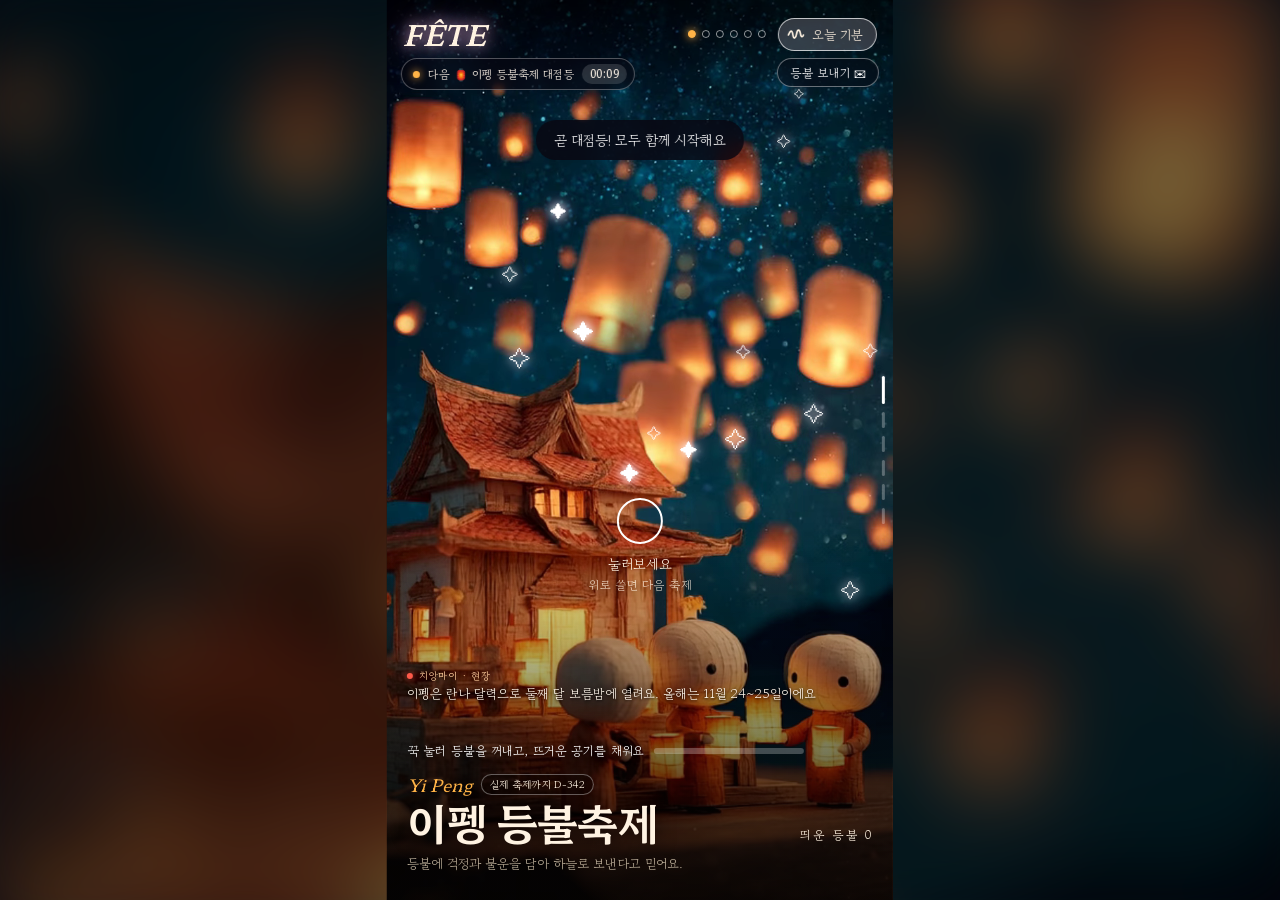
==== index.html @ aaa33e20 "Festival timetable: synchronized main event every 10 minutes with shared countdown; fix cross-world " ====
<!DOCTYPE html>
<html lang="ko">
<head>
<meta charset="utf-8">
<meta name="viewport" content="width=device-width, initial-scale=1, viewport-fit=cover">
<meta name="theme-color" content="#0b0710">
<meta name="description" content="세계의 축제를 손으로 만지는 곳. 축제마다 그 축제로 만든 작은 세계에서 눌러보고, 쓸어보고, 캡슐로 오늘의 축제를 뽑아요.">
<meta property="og:title" content="FÊTE">
<meta property="og:description" content="세계의 축제를 손으로 만지는 곳">
<meta property="og:image" content="img/yi-peng.jpg">
<title>FÊTE</title>
<link rel="stylesheet" href="fonts/fonts.css">
<link rel="stylesheet" href="css/style.css">
</head>
<body>
<div id="blur"></div>
<div class="frame" id="frame">
  <div class="track" id="track"></div>
  <div class="gest" id="gest"></div>
  <div class="ui">
    <span class="mark">FÊTE</span>
    <div class="right"><div class="dots" id="dots"></div><button class="gbtn" id="gopen"><i></i>오늘 기분</button></div>
  </div>
  <div class="ticks" id="ticks"></div>
  <div class="hint" id="hint"><div class="ring"></div>눌러보세요<br><span style="opacity:.8;font-size:12px">위로 쓸면 다음 축제</span></div>
  <div id="lanUI" hidden>
    <button class="pill" id="motionBtn" hidden>폰 움직임 켜기</button>
    <button class="pill send" id="sendBtn">등불 보내기 ✉︎</button>
  </div>
  <div id="toast" role="status"></div>
  <button id="lineup" aria-label="오늘의 타임테이블"><i class="pulse"></i><span class="ln"></span><b class="lt"></b></button>
  <div id="count" aria-live="assertive"></div>
  <div id="board" hidden><div class="bd"><div class="bh"><div><div class="bk">Timetable</div><div class="bt">매시간 열리는 본 행사</div></div><button id="bclose">닫기 ✕</button></div><div id="brows"></div><p class="bn">같은 시각, 접속한 모두가 같은 장면을 봐요</p></div></div>
  <div id="cast" aria-live="polite"><span class="cw"></span><span class="ct"></span></div>
  <div id="sheet" class="sheet" hidden>
    <div class="sheetbox">
      <div id="sForm">
        <div class="st">친구에게 등불 보내기</div>
        <p class="sp">링크를 열면 하늘에 내 등불이 떠올라요.</p>
        <label>내 이름<input id="sName" maxlength="10" autocomplete="off"></label>
        <label>한마디 (비워도 돼요)<input id="sMsg" maxlength="20" placeholder="예: 오늘도 수고했어요" autocomplete="off"></label>
        <div class="sbtns"><button id="sGo" class="go">링크 만들기</button><button id="sClose">닫기</button></div>
      </div>
      <div id="sDone" hidden>
        <div class="st">등불을 띄웠어요</div>
        <p class="sp">이 링크를 친구에게 보내세요.</p>
        <input id="sLink" readonly aria-label="링크">
        <div class="sbtns"><button id="sShare" class="go">공유하기</button><button id="sCopy">링크 복사</button><button id="sClose2">닫기</button></div>
      </div>
    </div>
  </div>

</div>

<section id="mood" aria-label="오늘의 축제 처방">
  <canvas id="mcv"></canvas>
  <button class="gx" id="mclose">닫기 ✕</button>
  <div class="mhead"><div class="mk">Today's prescription</div><div class="mt">지금 기분대로<br>아무렇게나 그어보세요</div><div class="ms">세게 · 살살 · 동그랗게 · 위로 · 콕콕 · 꾹</div></div>
  <div id="mres"><div class="mcard"><div class="mimg"></div><div class="min"><div class="mlab">오늘 당신에게 필요한 축제</div><div class="men"></div><div class="mko"></div><div class="mwhere"></div></div></div>
    <p class="m1"></p><p class="m2"></p><div class="mbtn"><button class="go" id="mgo">들어가기</button><button id="magain">다시 그리기</button></div></div>
</section>
<script src="js/data.js"></script>
<script src="js/core.js"></script>
<script src="js/scenes.js"></script>
<script src="js/mood.js"></script>
<script src="js/lantern.js"></script>
<script src="js/lineup.js"></script>
</body>
</html>
---- fonts/fonts.css ----
/* hahmlet-[2]-400-normal */
@font-face {
  font-family: 'Hahmlet';
  font-style: normal;
  font-display: swap;
  font-weight: 400;
  src: url(hahmlet/hahmlet-2-400-normal.woff2) format('woff2');
  unicode-range: U+d723-d728,U+d72a-d733,U+d735-d748,U+d74a-d74f,U+d752-d753,U+d755-d757,U+d75a-d75f,U+d762-d764,U+d766-d768,U+d76a-d76b,U+d76d-d76f,U+d771-d787,U+d789-d78b,U+d78d-d78f,U+d791-d797,U+d79a,U+d79c,U+d79e-d7a3,U+f900-f909,U+f90b-f92e;
}

/* hahmlet-[3]-400-normal */
@font-face {
  font-family: 'Hahmlet';
  font-style: normal;
  font-display: swap;
  font-weight: 400;
  src: url(hahmlet/hahmlet-3-400-normal.woff2) format('woff2');
  unicode-range: U+d679-d68b,U+d68e-d69e,U+d6a0,U+d6a2-d6a7,U+d6a9-d6c3,U+d6c6-d6c7,U+d6c9-d6cb,U+d6cd-d6d3,U+d6d5-d6d6,U+d6d8-d6e3,U+d6e5-d6e7,U+d6e9-d6fb,U+d6fd-d717,U+d719-d71f,U+d721-d722;
}

/* hahmlet-[4]-400-normal */
@font-face {
  font-family: 'Hahmlet';
  font-style: normal;
  font-display: swap;
  font-weight: 400;
  src: url(hahmlet/hahmlet-4-400-normal.woff2) format('woff2');
  unicode-range: U+d5bc-d5c7,U+d5ca-d5cb,U+d5cd-d5cf,U+d5d1-d5d7,U+d5d9-d5da,U+d5dc,U+d5de-d5e3,U+d5e6-d5e7,U+d5e9-d5eb,U+d5ed-d5f6,U+d5f8,U+d5fa-d5ff,U+d602-d603,U+d605-d607,U+d609-d60f,U+d612-d613,U+d616-d61b,U+d61d-d637,U+d63a-d63b,U+d63d-d63f,U+d641-d647,U+d64a-d64c,U+d64e-d653,U+d656-d657,U+d659-d65b,U+d65d-d666,U+d668,U+d66a-d678;
}

/* hahmlet-[5]-400-normal */
@font-face {
  font-family: 'Hahmlet';
  font-style: normal;
  font-display: swap;
  font-weight: 400;
  src: url(hahmlet/hahmlet-5-400-normal.woff2) format('woff2');
  unicode-range: U+d507,U+d509-d50b,U+d50d-d513,U+d515-d53b,U+d53e-d53f,U+d541-d543,U+d545-d54c,U+d54e,U+d550,U+d552-d557,U+d55a-d55b,U+d55d-d55f,U+d561-d564,U+d566-d567,U+d56a,U+d56c,U+d56e-d573,U+d576-d577,U+d579-d583,U+d585-d586,U+d58a-d5a4,U+d5a6-d5bb;
}

/* hahmlet-[6]-400-normal */
@font-face {
  font-family: 'Hahmlet';
  font-style: normal;
  font-display: swap;
  font-weight: 400;
  src: url(hahmlet/hahmlet-6-400-normal.woff2) format('woff2');
  unicode-range: U+d464-d477,U+d47a-d47b,U+d47d-d47f,U+d481-d487,U+d489-d48a,U+d48c,U+d48e-d4e7,U+d4e9-d503,U+d505-d506;
}

/* hahmlet-[7]-400-normal */
@font-face {
  font-family: 'Hahmlet';
  font-style: normal;
  font-display: swap;
  font-weight: 400;
  src: url(hahmlet/hahmlet-7-400-normal.woff2) format('woff2');
  unicode-range: U+d3bf-d3c7,U+d3ca-d3cf,U+d3d1-d3eb,U+d3ee-d3ef,U+d3f1-d3f3,U+d3f5-d3fb,U+d3fd-d400,U+d402-d45b,U+d45d-d463;
}

/* hahmlet-[8]-400-normal */
@font-face {
  font-family: 'Hahmlet';
  font-style: normal;
  font-display: swap;
  font-weight: 400;
  src: url(hahmlet/hahmlet-8-400-normal.woff2) format('woff2');
  unicode-range: U+d2ff,U+d302-d304,U+d306-d30b,U+d30f,U+d311-d313,U+d315-d31b,U+d31e,U+d322-d324,U+d326-d327,U+d32a-d32b,U+d32d-d32f,U+d331-d337,U+d339-d33c,U+d33e-d37b,U+d37e-d37f,U+d381-d383,U+d385-d38b,U+d38e-d390,U+d392-d397,U+d39a-d39b,U+d39d-d39f,U+d3a1-d3a7,U+d3a9-d3aa,U+d3ac,U+d3ae-d3b3,U+d3b5-d3b7,U+d3b9-d3bb,U+d3bd-d3be;
}

/* hahmlet-[9]-400-normal */
@font-face {
  font-family: 'Hahmlet';
  font-style: normal;
  font-display: swap;
  font-weight: 400;
  src: url(hahmlet/hahmlet-9-400-normal.woff2) format('woff2');
  unicode-range: U+d257-d27f,U+d281-d29b,U+d29d-d29f,U+d2a1-d2ab,U+d2ad-d2b7,U+d2ba-d2bb,U+d2bd-d2bf,U+d2c1-d2c7,U+d2c9-d2ef,U+d2f2-d2f3,U+d2f5-d2f7,U+d2f9-d2fe;
}

/* hahmlet-[10]-400-normal */
@font-face {
  font-family: 'Hahmlet';
  font-style: normal;
  font-display: swap;
  font-weight: 400;
  src: url(hahmlet/hahmlet-10-400-normal.woff2) format('woff2');
  unicode-range: U+d1b4,U+d1b6-d1f3,U+d1f5-d22b,U+d22e-d22f,U+d231-d233,U+d235-d23b,U+d23d-d240,U+d242-d256;
}

/* hahmlet-[11]-400-normal */
@font-face {
  font-family: 'Hahmlet';
  font-style: normal;
  font-display: swap;
  font-weight: 400;
  src: url(hahmlet/hahmlet-11-400-normal.woff2) format('woff2');
  unicode-range: U+d105-d12f,U+d132-d133,U+d135-d137,U+d139-d13f,U+d141-d142,U+d144,U+d146-d14b,U+d14e-d14f,U+d151-d153,U+d155-d15b,U+d15e-d187,U+d189-d19f,U+d1a2-d1a3,U+d1a5-d1a7,U+d1a9-d1af,U+d1b2-d1b3;
}

/* hahmlet-[12]-400-normal */
@font-face {
  font-family: 'Hahmlet';
  font-style: normal;
  font-display: swap;
  font-weight: 400;
  src: url(hahmlet/hahmlet-12-400-normal.woff2) format('woff2');
  unicode-range: U+d04b-d04f,U+d051-d057,U+d059-d06b,U+d06d-d06f,U+d071-d073,U+d075-d07b,U+d07e-d0a3,U+d0a6-d0a7,U+d0a9-d0ab,U+d0ad-d0b3,U+d0b6,U+d0b8,U+d0ba-d0bf,U+d0c2-d0c3,U+d0c5-d0c7,U+d0c9-d0cf,U+d0d2,U+d0d6-d0db,U+d0de-d0df,U+d0e1-d0e3,U+d0e5-d0eb,U+d0ee-d0f0,U+d0f2-d104;
}

/* hahmlet-[13]-400-normal */
@font-face {
  font-family: 'Hahmlet';
  font-style: normal;
  font-display: swap;
  font-weight: 400;
  src: url(hahmlet/hahmlet-13-400-normal.woff2) format('woff2');
  unicode-range: U+cfa2-cfc3,U+cfc5-cfdf,U+cfe2-cfe3,U+cfe5-cfe7,U+cfe9-cff4,U+cff6-cffb,U+cffd-cfff,U+d001-d003,U+d005-d017,U+d019-d033,U+d036-d037,U+d039-d03b,U+d03d-d04a;
}

/* hahmlet-[14]-400-normal */
@font-face {
  font-family: 'Hahmlet';
  font-style: normal;
  font-display: swap;
  font-weight: 400;
  src: url(hahmlet/hahmlet-14-400-normal.woff2) format('woff2');
  unicode-range: U+cef0-cef3,U+cef6,U+cef9-ceff,U+cf01-cf03,U+cf05-cf07,U+cf09-cf0f,U+cf11-cf12,U+cf14-cf1b,U+cf1d-cf1f,U+cf21-cf2f,U+cf31-cf53,U+cf56-cf57,U+cf59-cf5b,U+cf5d-cf63,U+cf66,U+cf68,U+cf6a-cf6f,U+cf71-cf84,U+cf86-cf8b,U+cf8d-cfa1;
}

/* hahmlet-[15]-400-normal */
@font-face {
  font-family: 'Hahmlet';
  font-style: normal;
  font-display: swap;
  font-weight: 400;
  src: url(hahmlet/hahmlet-15-400-normal.woff2) format('woff2');
  unicode-range: U+ce3c-ce57,U+ce5a-ce5b,U+ce5d-ce5f,U+ce61-ce67,U+ce6a,U+ce6c,U+ce6e-ce73,U+ce76-ce77,U+ce79-ce7b,U+ce7d-ce83,U+ce85-ce88,U+ce8a-ce8f,U+ce91-ce93,U+ce95-ce97,U+ce99-ce9f,U+cea2,U+cea4-ceab,U+cead-cee3,U+cee6-cee7,U+cee9-ceeb,U+ceed-ceef;
}

/* hahmlet-[16]-400-normal */
@font-face {
  font-family: 'Hahmlet';
  font-style: normal;
  font-display: swap;
  font-weight: 400;
  src: url(hahmlet/hahmlet-16-400-normal.woff2) format('woff2');
  unicode-range: U+cd92-cd93,U+cd96-cd97,U+cd99-cd9b,U+cd9d-cda3,U+cda6-cda8,U+cdaa-cdaf,U+cdb1-cdc3,U+cdc5-cdcb,U+cdcd-cde7,U+cde9-ce03,U+ce05-ce1f,U+ce22-ce34,U+ce36-ce3b;
}

/* hahmlet-[17]-400-normal */
@font-face {
  font-family: 'Hahmlet';
  font-style: normal;
  font-display: swap;
  font-weight: 400;
  src: url(hahmlet/hahmlet-17-400-normal.woff2) format('woff2');
  unicode-range: U+ccef-cd07,U+cd0a-cd0b,U+cd0d-cd1a,U+cd1c,U+cd1e-cd2b,U+cd2d-cd5b,U+cd5d-cd77,U+cd79-cd91;
}

/* hahmlet-[18]-400-normal */
@font-face {
  font-family: 'Hahmlet';
  font-style: normal;
  font-display: swap;
  font-weight: 400;
  src: url(hahmlet/hahmlet-18-400-normal.woff2) format('woff2');
  unicode-range: U+cc3f-cc43,U+cc46-cc47,U+cc49-cc4b,U+cc4d-cc53,U+cc55-cc58,U+cc5a-cc5f,U+cc61-cc97,U+cc9a-cc9b,U+cc9d-cc9f,U+cca1-cca7,U+ccaa,U+ccac,U+ccae-ccb3,U+ccb6-ccb7,U+ccb9-ccbb,U+ccbd-cccf,U+ccd1-cce3,U+cce5-ccee;
}

/* hahmlet-[19]-400-normal */
@font-face {
  font-family: 'Hahmlet';
  font-style: normal;
  font-display: swap;
  font-weight: 400;
  src: url(hahmlet/hahmlet-19-400-normal.woff2) format('woff2');
  unicode-range: U+cb91-cbd3,U+cbd5-cbe3,U+cbe5-cc0b,U+cc0e-cc0f,U+cc11-cc13,U+cc15-cc1b,U+cc1d-cc20,U+cc23-cc27,U+cc2a-cc2b,U+cc2d,U+cc2f,U+cc31-cc37,U+cc3a,U+cc3c;
}

/* hahmlet-[20]-400-normal */
@font-face {
  font-family: 'Hahmlet';
  font-style: normal;
  font-display: swap;
  font-weight: 400;
  src: url(hahmlet/hahmlet-20-400-normal.woff2) format('woff2');
  unicode-range: U+caf4-cb47,U+cb4a-cb90;
}

/* hahmlet-[21]-400-normal */
@font-face {
  font-family: 'Hahmlet';
  font-style: normal;
  font-display: swap;
  font-weight: 400;
  src: url(hahmlet/hahmlet-21-400-normal.woff2) format('woff2');
  unicode-range: U+ca4a-ca4b,U+ca4e-ca4f,U+ca51-ca53,U+ca55-ca5b,U+ca5d-ca60,U+ca62-ca83,U+ca85-cabb,U+cabe-cabf,U+cac1-cac3,U+cac5-cacb,U+cacd-cad0,U+cad2,U+cad4-cad8,U+cada-caf3;
}

/* hahmlet-[22]-400-normal */
@font-face {
  font-family: 'Hahmlet';
  font-style: normal;
  font-display: swap;
  font-weight: 400;
  src: url(hahmlet/hahmlet-22-400-normal.woff2) format('woff2');
  unicode-range: U+c996-c997,U+c99a-c99c,U+c99e-c9bf,U+c9c2-c9c3,U+c9c5-c9c7,U+c9c9-c9cf,U+c9d2,U+c9d4,U+c9d7-c9d8,U+c9db,U+c9de-c9df,U+c9e1-c9e3,U+c9e5-c9e6,U+c9e8-c9eb,U+c9ee-c9f0,U+c9f2-c9f7,U+c9f9-ca0b,U+ca0d-ca28,U+ca2a-ca49;
}

/* hahmlet-[23]-400-normal */
@font-face {
  font-family: 'Hahmlet';
  font-style: normal;
  font-display: swap;
  font-weight: 400;
  src: url(hahmlet/hahmlet-23-400-normal.woff2) format('woff2');
  unicode-range: U+c8e9-c8f4,U+c8f6-c8fb,U+c8fe-c8ff,U+c901-c903,U+c905-c90b,U+c90e-c910,U+c912-c917,U+c919-c92b,U+c92d-c94f,U+c951-c953,U+c955-c96b,U+c96d-c973,U+c975-c987,U+c98a-c98b,U+c98d-c98f,U+c991-c995;
}

/* hahmlet-[24]-400-normal */
@font-face {
  font-family: 'Hahmlet';
  font-style: normal;
  font-display: swap;
  font-weight: 400;
  src: url(hahmlet/hahmlet-24-400-normal.woff2) format('woff2');
  unicode-range: U+c841-c84b,U+c84d-c86f,U+c872-c873,U+c875-c877,U+c879-c87f,U+c882-c884,U+c887-c88a,U+c88d-c8c3,U+c8c5-c8df,U+c8e1-c8e8;
}

/* hahmlet-[25]-400-normal */
@font-face {
  font-family: 'Hahmlet';
  font-style: normal;
  font-display: swap;
  font-weight: 400;
  src: url(hahmlet/hahmlet-25-400-normal.woff2) format('woff2');
  unicode-range: U+c779-c77b,U+c77e-c782,U+c786,U+c78b,U+c78d,U+c78f,U+c792-c793,U+c795,U+c797,U+c799-c79f,U+c7a2,U+c7a7-c7ab,U+c7ae-c7bb,U+c7bd-c7c0,U+c7c2-c7c7,U+c7c9-c7dc,U+c7de-c7ff,U+c802-c803,U+c805-c807,U+c809,U+c80b-c80f,U+c812,U+c814,U+c817-c81b,U+c81e-c81f,U+c821-c823,U+c825-c82e,U+c830-c837,U+c839-c83b,U+c83d-c840;
}

/* hahmlet-[26]-400-normal */
@font-face {
  font-family: 'Hahmlet';
  font-style: normal;
  font-display: swap;
  font-weight: 400;
  src: url(hahmlet/hahmlet-26-400-normal.woff2) format('woff2');
  unicode-range: U+c6bb-c6bf,U+c6c2,U+c6c4,U+c6c6-c6cb,U+c6ce-c6cf,U+c6d1-c6d3,U+c6d5-c6db,U+c6dd-c6df,U+c6e1-c6e7,U+c6e9-c6eb,U+c6ed-c6ef,U+c6f1-c6f8,U+c6fa-c703,U+c705-c707,U+c709-c70b,U+c70d-c716,U+c718,U+c71a-c71f,U+c722-c723,U+c725-c727,U+c729-c734,U+c736-c73b,U+c73e-c73f,U+c741-c743,U+c745-c74b,U+c74e-c750,U+c752-c757,U+c759-c773,U+c776-c777;
}

/* hahmlet-[27]-400-normal */
@font-face {
  font-family: 'Hahmlet';
  font-style: normal;
  font-display: swap;
  font-weight: 400;
  src: url(hahmlet/hahmlet-27-400-normal.woff2) format('woff2');
  unicode-range: U+c5f5-c5fb,U+c5fe,U+c602-c605,U+c607,U+c609-c60f,U+c611-c61a,U+c61c-c623,U+c626-c627,U+c629-c62b,U+c62d,U+c62f-c632,U+c636,U+c638,U+c63a-c63f,U+c642-c643,U+c645-c647,U+c649-c652,U+c656-c65b,U+c65d-c65f,U+c661-c663,U+c665-c677,U+c679-c67b,U+c67d-c693,U+c696-c697,U+c699-c69b,U+c69d-c6a3,U+c6a6,U+c6a8,U+c6aa-c6af,U+c6b2-c6b3,U+c6b5-c6b7,U+c6b9-c6ba;
}

/* hahmlet-[28]-400-normal */
@font-face {
  font-family: 'Hahmlet';
  font-style: normal;
  font-display: swap;
  font-weight: 400;
  src: url(hahmlet/hahmlet-28-400-normal.woff2) format('woff2');
  unicode-range: U+c517-c527,U+c52a-c52b,U+c52d-c52f,U+c531-c538,U+c53a,U+c53c,U+c53e-c543,U+c546-c547,U+c54b,U+c54d-c552,U+c556,U+c55a-c55b,U+c55d,U+c55f,U+c562-c563,U+c565-c567,U+c569-c56f,U+c572,U+c574,U+c576-c57b,U+c57e-c57f,U+c581-c583,U+c585-c586,U+c588-c58b,U+c58e,U+c590,U+c592-c596,U+c599-c5b3,U+c5b6-c5b7,U+c5ba,U+c5be-c5c3,U+c5ca-c5cb,U+c5cd,U+c5cf,U+c5d2-c5d3,U+c5d5-c5d7,U+c5d9-c5df,U+c5e1-c5e2,U+c5e4,U+c5e6-c5eb,U+c5ef,U+c5f1-c5f3;
}

/* hahmlet-[29]-400-normal */
@font-face {
  font-family: 'Hahmlet';
  font-style: normal;
  font-display: swap;
  font-weight: 400;
  src: url(hahmlet/hahmlet-29-400-normal.woff2) format('woff2');
  unicode-range: U+c475-c4ef,U+c4f2-c4f3,U+c4f5-c4f7,U+c4f9-c4ff,U+c502-c50b,U+c50d-c516;
}

/* hahmlet-[30]-400-normal */
@font-face {
  font-family: 'Hahmlet';
  font-style: normal;
  font-display: swap;
  font-weight: 400;
  src: url(hahmlet/hahmlet-30-400-normal.woff2) format('woff2');
  unicode-range: U+c3d0-c3d7,U+c3da-c3db,U+c3dd-c3de,U+c3e1-c3ec,U+c3ee-c3f3,U+c3f5-c42b,U+c42d-c463,U+c466-c474;
}

/* hahmlet-[31]-400-normal */
@font-face {
  font-family: 'Hahmlet';
  font-style: normal;
  font-display: swap;
  font-weight: 400;
  src: url(hahmlet/hahmlet-31-400-normal.woff2) format('woff2');
  unicode-range: U+c32b-c367,U+c36a-c36b,U+c36d-c36f,U+c371-c377,U+c37a-c37b,U+c37e-c383,U+c385-c387,U+c389-c3cf;
}

/* hahmlet-[32]-400-normal */
@font-face {
  font-family: 'Hahmlet';
  font-style: normal;
  font-display: swap;
  font-weight: 400;
  src: url(hahmlet/hahmlet-32-400-normal.woff2) format('woff2');
  unicode-range: U+c26a-c26b,U+c26d-c26f,U+c271-c273,U+c275-c27b,U+c27e-c287,U+c289-c28f,U+c291-c297,U+c299-c29a,U+c29c-c2a3,U+c2a5-c2a7,U+c2a9-c2ab,U+c2ad-c2b3,U+c2b6,U+c2b8,U+c2ba-c2bb,U+c2bd-c2db,U+c2de-c2df,U+c2e1-c2e2,U+c2e5-c2ea,U+c2ee,U+c2f0,U+c2f2-c2f5,U+c2f7,U+c2fa-c2fb,U+c2fd-c2ff,U+c301-c307,U+c309-c30c,U+c30e-c312,U+c315-c323,U+c325-c328,U+c32a;
}

/* hahmlet-[33]-400-normal */
@font-face {
  font-family: 'Hahmlet';
  font-style: normal;
  font-display: swap;
  font-weight: 400;
  src: url(hahmlet/hahmlet-33-400-normal.woff2) format('woff2');
  unicode-range: U+c1bc-c1c3,U+c1c5-c1df,U+c1e1-c1fb,U+c1fd-c203,U+c205-c20c,U+c20e,U+c210-c217,U+c21a-c21b,U+c21d-c21e,U+c221-c227,U+c229-c22a,U+c22c,U+c22e,U+c230,U+c233-c24f,U+c251-c257,U+c259-c269;
}

/* hahmlet-[34]-400-normal */
@font-face {
  font-family: 'Hahmlet';
  font-style: normal;
  font-display: swap;
  font-weight: 400;
  src: url(hahmlet/hahmlet-34-400-normal.woff2) format('woff2');
  unicode-range: U+c101-c11b,U+c11f,U+c121-c123,U+c125-c12b,U+c12e,U+c132-c137,U+c13a-c13b,U+c13d-c13f,U+c141-c147,U+c14a,U+c14c-c153,U+c155-c157,U+c159-c15b,U+c15d-c166,U+c169-c16f,U+c171-c177,U+c179-c18b,U+c18e-c18f,U+c191-c193,U+c195-c19b,U+c19d-c19e,U+c1a0,U+c1a2-c1a4,U+c1a6-c1bb;
}

/* hahmlet-[35]-400-normal */
@font-face {
  font-family: 'Hahmlet';
  font-style: normal;
  font-display: swap;
  font-weight: 400;
  src: url(hahmlet/hahmlet-35-400-normal.woff2) format('woff2');
  unicode-range: U+c049-c057,U+c059-c05b,U+c05d-c05f,U+c061-c067,U+c069-c08f,U+c091-c0ab,U+c0ae-c0af,U+c0b1-c0b3,U+c0b5,U+c0b7-c0bb,U+c0be,U+c0c2-c0c7,U+c0ca-c0cb,U+c0cd-c0cf,U+c0d1-c0d7,U+c0d9-c0da,U+c0dc,U+c0de-c0e3,U+c0e5-c0eb,U+c0ed-c0f3,U+c0f6,U+c0f8,U+c0fa-c0ff;
}

/* hahmlet-[36]-400-normal */
@font-face {
  font-family: 'Hahmlet';
  font-style: normal;
  font-display: swap;
  font-weight: 400;
  src: url(hahmlet/hahmlet-36-400-normal.woff2) format('woff2');
  unicode-range: U+bfa7-bfaf,U+bfb1-bfc4,U+bfc6-bfcb,U+bfce-bfcf,U+bfd1-bfd3,U+bfd5-bfdb,U+bfdd-c048;
}

/* hahmlet-[37]-400-normal */
@font-face {
  font-family: 'Hahmlet';
  font-style: normal;
  font-display: swap;
  font-weight: 400;
  src: url(hahmlet/hahmlet-37-400-normal.woff2) format('woff2');
  unicode-range: U+bf07,U+bf09-bf3f,U+bf41-bf4f,U+bf52-bf54,U+bf56-bfa6;
}

/* hahmlet-[38]-400-normal */
@font-face {
  font-family: 'Hahmlet';
  font-style: normal;
  font-display: swap;
  font-weight: 400;
  src: url(hahmlet/hahmlet-38-400-normal.woff2) format('woff2');
  unicode-range: U+be56,U+be58,U+be5c-be5f,U+be62-be63,U+be65-be67,U+be69-be74,U+be76-be7b,U+be7e-be7f,U+be81-be8e,U+be90,U+be92-bea7,U+bea9-becf,U+bed2-bed3,U+bed5-bed6,U+bed9-bee3,U+bee6-bf06;
}

/* hahmlet-[39]-400-normal */
@font-face {
  font-family: 'Hahmlet';
  font-style: normal;
  font-display: swap;
  font-weight: 400;
  src: url(hahmlet/hahmlet-39-400-normal.woff2) format('woff2');
  unicode-range: U+bdb0-bdd3,U+bdd5-bdef,U+bdf1-be0b,U+be0d-be0f,U+be11-be13,U+be15-be43,U+be46-be47,U+be49-be4b,U+be4d-be53;
}

/* hahmlet-[40]-400-normal */
@font-face {
  font-family: 'Hahmlet';
  font-style: normal;
  font-display: swap;
  font-weight: 400;
  src: url(hahmlet/hahmlet-40-400-normal.woff2) format('woff2');
  unicode-range: U+bd03,U+bd06,U+bd08,U+bd0a-bd0f,U+bd11-bd22,U+bd25-bd47,U+bd49-bd58,U+bd5a-bd7f,U+bd82-bd83,U+bd85-bd87,U+bd8a-bd8f,U+bd91-bd92,U+bd94,U+bd96-bd98,U+bd9a-bdaf;
}

/* hahmlet-[41]-400-normal */
@font-face {
  font-family: 'Hahmlet';
  font-style: normal;
  font-display: swap;
  font-weight: 400;
  src: url(hahmlet/hahmlet-41-400-normal.woff2) format('woff2');
  unicode-range: U+bc4e-bc83,U+bc86-bc87,U+bc89-bc8b,U+bc8d-bc93,U+bc96,U+bc98,U+bc9b-bc9f,U+bca2-bca3,U+bca5-bca7,U+bca9-bcb2,U+bcb4-bcbb,U+bcbe-bcbf,U+bcc1-bcc3,U+bcc5-bccc,U+bcce-bcd0,U+bcd2-bcd4,U+bcd6-bcf3,U+bcf7,U+bcf9-bcfb,U+bcfd-bd02;
}

/* hahmlet-[42]-400-normal */
@font-face {
  font-family: 'Hahmlet';
  font-style: normal;
  font-display: swap;
  font-weight: 400;
  src: url(hahmlet/hahmlet-42-400-normal.woff2) format('woff2');
  unicode-range: U+bb90-bba3,U+bba5-bbab,U+bbad-bbbf,U+bbc1-bbf7,U+bbfa-bbfb,U+bbfd-bbfe,U+bc01-bc07,U+bc09-bc0a,U+bc0e,U+bc10,U+bc12-bc13,U+bc17,U+bc19-bc1a,U+bc1e,U+bc20-bc23,U+bc26,U+bc28,U+bc2a-bc2c,U+bc2e-bc2f,U+bc32-bc33,U+bc35-bc37,U+bc39-bc3f,U+bc41-bc42,U+bc44,U+bc46-bc48,U+bc4a-bc4d;
}

/* hahmlet-[43]-400-normal */
@font-face {
  font-family: 'Hahmlet';
  font-style: normal;
  font-display: swap;
  font-weight: 400;
  src: url(hahmlet/hahmlet-43-400-normal.woff2) format('woff2');
  unicode-range: U+bae6-bafb,U+bafd-bb17,U+bb19-bb33,U+bb37,U+bb39-bb3a,U+bb3d-bb43,U+bb45-bb46,U+bb48,U+bb4a-bb4f,U+bb51-bb53,U+bb55-bb57,U+bb59-bb62,U+bb64-bb8f;
}

/* hahmlet-[44]-400-normal */
@font-face {
  font-family: 'Hahmlet';
  font-style: normal;
  font-display: swap;
  font-weight: 400;
  src: url(hahmlet/hahmlet-44-400-normal.woff2) format('woff2');
  unicode-range: U+ba30-ba37,U+ba3a-ba3b,U+ba3d-ba3f,U+ba41-ba47,U+ba49-ba4a,U+ba4c,U+ba4e-ba53,U+ba56-ba57,U+ba59-ba5b,U+ba5d-ba63,U+ba65-ba66,U+ba68-ba6f,U+ba71-ba73,U+ba75-ba77,U+ba79-ba84,U+ba86,U+ba88-baa7,U+baaa,U+baad-baaf,U+bab1-bab7,U+baba,U+babc,U+babe-bae5;
}

/* hahmlet-[45]-400-normal */
@font-face {
  font-family: 'Hahmlet';
  font-style: normal;
  font-display: swap;
  font-weight: 400;
  src: url(hahmlet/hahmlet-45-400-normal.woff2) format('woff2');
  unicode-range: U+b96e-b973,U+b976-b977,U+b979-b97b,U+b97d-b983,U+b986,U+b988,U+b98a-b98d,U+b98f-b9ab,U+b9ae-b9af,U+b9b1-b9b3,U+b9b5-b9bb,U+b9be,U+b9c0,U+b9c2-b9c7,U+b9ca-b9cb,U+b9cd,U+b9d2-b9d7,U+b9da,U+b9dc,U+b9df-b9e0,U+b9e2,U+b9e6-b9e7,U+b9e9-b9f3,U+b9f6,U+b9f8,U+b9fb-ba2f;
}

/* hahmlet-[46]-400-normal */
@font-face {
  font-family: 'Hahmlet';
  font-style: normal;
  font-display: swap;
  font-weight: 400;
  src: url(hahmlet/hahmlet-46-400-normal.woff2) format('woff2');
  unicode-range: U+b8bf-b8cb,U+b8cd-b8e0,U+b8e2-b8e7,U+b8ea-b8eb,U+b8ed-b8ef,U+b8f1-b8f7,U+b8fa,U+b8fc,U+b8fe-b903,U+b905-b917,U+b919-b91f,U+b921-b93b,U+b93d-b957,U+b95a-b95b,U+b95d-b95f,U+b961-b967,U+b969-b96c;
}

/* hahmlet-[47]-400-normal */
@font-face {
  font-family: 'Hahmlet';
  font-style: normal;
  font-display: swap;
  font-weight: 400;
  src: url(hahmlet/hahmlet-47-400-normal.woff2) format('woff2');
  unicode-range: U+b80d-b80f,U+b811-b817,U+b81a,U+b81c-b823,U+b826-b827,U+b829-b82b,U+b82d-b833,U+b836,U+b83a-b83f,U+b841-b85b,U+b85e-b85f,U+b861-b863,U+b865-b86b,U+b86e,U+b870,U+b872-b8af,U+b8b1-b8be;
}

/* hahmlet-[48]-400-normal */
@font-face {
  font-family: 'Hahmlet';
  font-style: normal;
  font-display: swap;
  font-weight: 400;
  src: url(hahmlet/hahmlet-48-400-normal.woff2) format('woff2');
  unicode-range: U+b74d-b75f,U+b761-b763,U+b765-b774,U+b776-b77b,U+b77e-b77f,U+b781-b783,U+b785-b78b,U+b78e,U+b792-b796,U+b79a-b79b,U+b79d-b7a7,U+b7aa,U+b7ae-b7b3,U+b7b6-b7c8,U+b7ca-b7eb,U+b7ee-b7ef,U+b7f1-b7f3,U+b7f5-b7fb,U+b7fe,U+b802-b806,U+b80a-b80b;
}

/* hahmlet-[49]-400-normal */
@font-face {
  font-family: 'Hahmlet';
  font-style: normal;
  font-display: swap;
  font-weight: 400;
  src: url(hahmlet/hahmlet-49-400-normal.woff2) format('woff2');
  unicode-range: U+b6a7-b6aa,U+b6ac-b6b0,U+b6b2-b6ef,U+b6f1-b727,U+b72a-b72b,U+b72d-b72e,U+b731-b737,U+b739-b73a,U+b73c-b743,U+b745-b74c;
}

/* hahmlet-[50]-400-normal */
@font-face {
  font-family: 'Hahmlet';
  font-style: normal;
  font-display: swap;
  font-weight: 400;
  src: url(hahmlet/hahmlet-50-400-normal.woff2) format('woff2');
  unicode-range: U+b605-b60f,U+b612-b617,U+b619-b624,U+b626-b69b,U+b69e-b6a3,U+b6a5-b6a6;
}

/* hahmlet-[51]-400-normal */
@font-face {
  font-family: 'Hahmlet';
  font-style: normal;
  font-display: swap;
  font-weight: 400;
  src: url(hahmlet/hahmlet-51-400-normal.woff2) format('woff2');
  unicode-range: U+b55f,U+b562-b583,U+b585-b59f,U+b5a2-b5a3,U+b5a5-b5a7,U+b5a9-b5b2,U+b5b5-b5ba,U+b5bd-b604;
}

/* hahmlet-[52]-400-normal */
@font-face {
  font-family: 'Hahmlet';
  font-style: normal;
  font-display: swap;
  font-weight: 400;
  src: url(hahmlet/hahmlet-52-400-normal.woff2) format('woff2');
  unicode-range: U+b4a5-b4b6,U+b4b8-b4bf,U+b4c1-b4c7,U+b4c9-b4db,U+b4de-b4df,U+b4e1-b4e2,U+b4e5-b4eb,U+b4ee,U+b4f0,U+b4f2-b513,U+b516-b517,U+b519-b51a,U+b51d-b523,U+b526,U+b528,U+b52b-b52f,U+b532-b533,U+b535-b537,U+b539-b53f,U+b541-b544,U+b546-b54b,U+b54d-b54f,U+b551-b55b,U+b55d-b55e;
}

/* hahmlet-[53]-400-normal */
@font-face {
  font-family: 'Hahmlet';
  font-style: normal;
  font-display: swap;
  font-weight: 400;
  src: url(hahmlet/hahmlet-53-400-normal.woff2) format('woff2');
  unicode-range: U+b3f8-b3fb,U+b3fd-b40f,U+b411-b417,U+b419-b41b,U+b41d-b41f,U+b421-b427,U+b42a-b42b,U+b42d-b44f,U+b452-b453,U+b455-b457,U+b459-b45f,U+b462-b464,U+b466-b46b,U+b46d-b47f,U+b481-b4a3;
}

/* hahmlet-[54]-400-normal */
@font-face {
  font-family: 'Hahmlet';
  font-style: normal;
  font-display: swap;
  font-weight: 400;
  src: url(hahmlet/hahmlet-54-400-normal.woff2) format('woff2');
  unicode-range: U+b342-b353,U+b356-b357,U+b359-b35b,U+b35d-b35e,U+b360-b363,U+b366,U+b368,U+b36a-b36d,U+b36f,U+b372-b373,U+b375-b377,U+b379-b37f,U+b381-b382,U+b384,U+b386-b38b,U+b38d-b3c3,U+b3c6-b3c7,U+b3c9-b3ca,U+b3cd-b3d3,U+b3d6,U+b3d8,U+b3da-b3f7;
}

/* hahmlet-[55]-400-normal */
@font-face {
  font-family: 'Hahmlet';
  font-style: normal;
  font-display: swap;
  font-weight: 400;
  src: url(hahmlet/hahmlet-55-400-normal.woff2) format('woff2');
  unicode-range: U+b27c-b283,U+b285-b28f,U+b292-b293,U+b295-b297,U+b29a-b29f,U+b2a1-b2a4,U+b2a7-b2a9,U+b2ab,U+b2ad-b2c7,U+b2ca-b2cb,U+b2cd-b2cf,U+b2d1-b2d7,U+b2da,U+b2dc,U+b2de-b2e3,U+b2e7,U+b2e9-b2ea,U+b2ef-b2f3,U+b2f6,U+b2f8,U+b2fa-b2fb,U+b2fd-b2fe,U+b302-b303,U+b305-b307,U+b309-b30f,U+b312,U+b316-b31b,U+b31d-b341;
}

/* hahmlet-[56]-400-normal */
@font-face {
  font-family: 'Hahmlet';
  font-style: normal;
  font-display: swap;
  font-weight: 400;
  src: url(hahmlet/hahmlet-56-400-normal.woff2) format('woff2');
  unicode-range: U+b1d6-b1e7,U+b1e9-b1fc,U+b1fe-b203,U+b206-b207,U+b209-b20b,U+b20d-b213,U+b216-b21f,U+b221-b257,U+b259-b273,U+b275-b27b;
}

/* hahmlet-[57]-400-normal */
@font-face {
  font-family: 'Hahmlet';
  font-style: normal;
  font-display: swap;
  font-weight: 400;
  src: url(hahmlet/hahmlet-57-400-normal.woff2) format('woff2');
  unicode-range: U+b120-b122,U+b126-b127,U+b129-b12b,U+b12d-b133,U+b136,U+b138,U+b13a-b13f,U+b142-b143,U+b145-b14f,U+b151-b153,U+b156-b157,U+b159-b177,U+b17a-b17b,U+b17d-b17f,U+b181-b187,U+b189-b18c,U+b18e-b191,U+b195-b1a7,U+b1a9-b1cb,U+b1cd-b1d5;
}

/* hahmlet-[58]-400-normal */
@font-face {
  font-family: 'Hahmlet';
  font-style: normal;
  font-display: swap;
  font-weight: 400;
  src: url(hahmlet/hahmlet-58-400-normal.woff2) format('woff2');
  unicode-range: U+b05f-b07b,U+b07e-b07f,U+b081-b083,U+b085-b08b,U+b08d-b097,U+b09b,U+b09d-b09f,U+b0a2-b0a7,U+b0aa,U+b0b0,U+b0b2,U+b0b6-b0b7,U+b0b9-b0bb,U+b0bd-b0c3,U+b0c6-b0c7,U+b0ca-b0cf,U+b0d1-b0df,U+b0e1-b0e4,U+b0e6-b107,U+b10a-b10b,U+b10d-b10f,U+b111-b112,U+b114-b117,U+b119-b11a,U+b11c-b11f;
}

/* hahmlet-[59]-400-normal */
@font-face {
  font-family: 'Hahmlet';
  font-style: normal;
  font-display: swap;
  font-weight: 400;
  src: url(hahmlet/hahmlet-59-400-normal.woff2) format('woff2');
  unicode-range: U+afac-afb7,U+afba-afbb,U+afbd-afbf,U+afc1-afc6,U+afca-afcc,U+afce-afd3,U+afd5-afe7,U+afe9-afef,U+aff1-b00b,U+b00d-b00f,U+b011-b013,U+b015-b01b,U+b01d-b027,U+b029-b043,U+b045-b047,U+b049,U+b04b,U+b04d-b052,U+b055-b056,U+b058-b05c,U+b05e;
}

/* hahmlet-[60]-400-normal */
@font-face {
  font-family: 'Hahmlet';
  font-style: normal;
  font-display: swap;
  font-weight: 400;
  src: url(hahmlet/hahmlet-60-400-normal.woff2) format('woff2');
  unicode-range: U+af03-af07,U+af09-af2b,U+af2e-af33,U+af35-af3b,U+af3e-af40,U+af44-af47,U+af4a-af5c,U+af5e-af63,U+af65-af7f,U+af81-afab;
}

/* hahmlet-[61]-400-normal */
@font-face {
  font-family: 'Hahmlet';
  font-style: normal;
  font-display: swap;
  font-weight: 400;
  src: url(hahmlet/hahmlet-61-400-normal.woff2) format('woff2');
  unicode-range: U+ae56-ae5b,U+ae5e-ae60,U+ae62-ae64,U+ae66-ae67,U+ae69-ae6b,U+ae6d-ae83,U+ae85-aebb,U+aebf,U+aec1-aec3,U+aec5-aecb,U+aece,U+aed0,U+aed2-aed7,U+aed9-aef3,U+aef5-af02;
}

/* hahmlet-[62]-400-normal */
@font-face {
  font-family: 'Hahmlet';
  font-style: normal;
  font-display: swap;
  font-weight: 400;
  src: url(hahmlet/hahmlet-62-400-normal.woff2) format('woff2');
  unicode-range: U+ad9c-ada3,U+ada5-adbf,U+adc1-adc3,U+adc5-adc7,U+adc9-add2,U+add4-addb,U+addd-addf,U+ade1-ade3,U+ade5-adf7,U+adfa-adfb,U+adfd-adff,U+ae02-ae07,U+ae0a,U+ae0c,U+ae0e-ae13,U+ae15-ae2f,U+ae31-ae33,U+ae35-ae37,U+ae39-ae3f,U+ae42,U+ae44,U+ae46-ae49,U+ae4b,U+ae4f,U+ae51-ae53,U+ae55;
}

/* hahmlet-[63]-400-normal */
@font-face {
  font-family: 'Hahmlet';
  font-style: normal;
  font-display: swap;
  font-weight: 400;
  src: url(hahmlet/hahmlet-63-400-normal.woff2) format('woff2');
  unicode-range: U+ace2-ace3,U+ace5-ace6,U+ace9-acef,U+acf2,U+acf4,U+acf7-acfb,U+acfe-acff,U+ad01-ad03,U+ad05-ad0b,U+ad0d-ad10,U+ad12-ad1b,U+ad1d-ad33,U+ad35-ad48,U+ad4a-ad4f,U+ad51-ad6b,U+ad6e-ad6f,U+ad71-ad72,U+ad77-ad7c,U+ad7e,U+ad80,U+ad82-ad87,U+ad89-ad8b,U+ad8d-ad8f,U+ad91-ad9b;
}

/* hahmlet-[64]-400-normal */
@font-face {
  font-family: 'Hahmlet';
  font-style: normal;
  font-display: swap;
  font-weight: 400;
  src: url(hahmlet/hahmlet-64-400-normal.woff2) format('woff2');
  unicode-range: U+ac25-ac2c,U+ac2e,U+ac30,U+ac32-ac37,U+ac39-ac3f,U+ac41-ac4c,U+ac4e-ac6f,U+ac72-ac73,U+ac75-ac76,U+ac79-ac7f,U+ac82,U+ac84-ac88,U+ac8a-ac8b,U+ac8d-ac8f,U+ac91-ac93,U+ac95-ac9b,U+ac9d-ac9e,U+aca1-aca7,U+acab,U+acad-acaf,U+acb1-acb7,U+acba-acbb,U+acbe-acc0,U+acc2-acc3,U+acc5-acdf;
}

/* hahmlet-[65]-400-normal */
@font-face {
  font-family: 'Hahmlet';
  font-style: normal;
  font-display: swap;
  font-weight: 400;
  src: url(hahmlet/hahmlet-65-400-normal.woff2) format('woff2');
  unicode-range: U+99df,U+99ed,U+99f1,U+99ff,U+9a01,U+9a08,U+9a0e-9a0f,U+9a19,U+9a2b,U+9a30,U+9a36-9a37,U+9a40,U+9a43,U+9a45,U+9a4d,U+9a55,U+9a57,U+9a5a-9a5b,U+9a5f,U+9a62,U+9a65,U+9a69-9a6a,U+9aa8,U+9ab8,U+9ad3,U+9ae5,U+9aee,U+9b1a,U+9b27,U+9b2a,U+9b31,U+9b3c,U+9b41-9b45,U+9b4f,U+9b54,U+9b5a,U+9b6f,U+9b8e,U+9b91,U+9b9f,U+9bab,U+9bae,U+9bc9,U+9bd6,U+9be4,U+9be8,U+9c0d,U+9c10,U+9c12,U+9c15,U+9c25,U+9c32,U+9c3b,U+9c47,U+9c49,U+9c57,U+9ce5,U+9ce7,U+9ce9,U+9cf3-9cf4,U+9cf6,U+9d09,U+9d1b,U+9d26,U+9d28,U+9d3b,U+9d51,U+9d5d,U+9d60-9d61,U+9d6c,U+9d72,U+9da9,U+9daf,U+9db4,U+9dc4,U+9dd7,U+9df2,U+9df8-9dfa,U+9e1a,U+9e1e,U+9e75,U+9e79,U+9e7d,U+9e7f,U+9e92-9e93,U+9e97,U+9e9d,U+9e9f,U+9ea5,U+9eb4-9eb5,U+9ebb,U+9ebe,U+9ec3,U+9ecd-9ece,U+9ed4,U+9ed8,U+9edb-9edc,U+9ede,U+9ee8,U+9ef4,U+9f07-9f08,U+9f0e,U+9f13,U+9f20,U+9f3b,U+9f4a-9f4b,U+9f4e,U+9f52,U+9f5f,U+9f61,U+9f67,U+9f6a,U+9f6c,U+9f77,U+9f8d,U+9f90,U+9f95,U+9f9c,U+ac02-ac03,U+ac05-ac06,U+ac09-ac0f,U+ac17-ac18,U+ac1b,U+ac1e-ac1f,U+ac21-ac23;
}

/* hahmlet-[94]-400-normal */
@font-face {
  font-family: 'Hahmlet';
  font-style: normal;
  font-display: swap;
  font-weight: 400;
  src: url(hahmlet/hahmlet-94-400-normal.woff2) format('woff2');
  unicode-range: U+3136,U+3138,U+313a-3140,U+3143-3144,U+3150,U+3152,U+3154-3156,U+3158-315b,U+315d-315f,U+3162,U+3164-318c,U+318e,U+3200-321b,U+3231,U+3239,U+3251-325a,U+3260-327b,U+327e-327f,U+328a-3290,U+3294,U+329e,U+32a5,U+3380-3384,U+3388-338b;
}

/* hahmlet-[95]-400-normal */
@font-face {
  font-family: 'Hahmlet';
  font-style: normal;
  font-display: swap;
  font-weight: 400;
  src: url(hahmlet/hahmlet-95-400-normal.woff2) format('woff2');
  unicode-range: U+2f7d,U+2f7f-2f8b,U+2f8e-2f90,U+2f92-2f97,U+2f99-2fa0,U+2fa2-2fa3,U+2fa5-2fa9,U+2fac-2fb1,U+2fb3-2fbc,U+2fc1-2fca,U+2fcd-2fd4,U+3003,U+3012-3019,U+301c,U+301e-3020,U+3036,U+3041,U+3043,U+3045,U+3047,U+3049,U+304e,U+3050,U+3052,U+3056,U+305a,U+305c,U+305e,U+3062,U+3065,U+306c,U+3070-307d,U+3080,U+3085,U+3087,U+308e,U+3090-3091,U+30a1,U+30a5,U+30a9,U+30ae,U+30b1-30b2,U+30b4,U+30b6,U+30bc-30be,U+30c2,U+30c5,U+30cc,U+30d2,U+30d4,U+30d8-30dd,U+30e4,U+30e6,U+30e8,U+30ee,U+30f0-30f2,U+30f4-30f6,U+3133,U+3135;
}

/* hahmlet-[96]-400-normal */
@font-face {
  font-family: 'Hahmlet';
  font-style: normal;
  font-display: swap;
  font-weight: 400;
  src: url(hahmlet/hahmlet-96-400-normal.woff2) format('woff2');
  unicode-range: U+2541-254b,U+25a4-25a9,U+25b1,U+25b5,U+25b9,U+25bf,U+25c1,U+25c3,U+25c9-25ca,U+25cc,U+25ce,U+25d0-25d1,U+25e6,U+25ef,U+260f,U+261d,U+261f,U+262f,U+2660,U+2664,U+2667-2669,U+266d,U+266f,U+2716,U+271a,U+273d,U+2756,U+2776-277f,U+278a-2793,U+2963,U+2965,U+2ac5-2ac6,U+2acb-2acc,U+2f00,U+2f04,U+2f06,U+2f08,U+2f0a-2f0b,U+2f11-2f12,U+2f14,U+2f17-2f18,U+2f1c-2f1d,U+2f1f-2f20,U+2f23-2f26,U+2f28-2f29,U+2f2b,U+2f2d,U+2f2f-2f32,U+2f38,U+2f3c-2f40,U+2f42-2f4c,U+2f4f-2f52,U+2f54-2f58,U+2f5a-2f66,U+2f69-2f70,U+2f72-2f76,U+2f78,U+2f7a-2f7c;
}

/* hahmlet-[98]-400-normal */
@font-face {
  font-family: 'Hahmlet';
  font-style: normal;
  font-display: swap;
  font-weight: 400;
  src: url(hahmlet/hahmlet-98-400-normal.woff2) format('woff2');
  unicode-range: U+215b-215e,U+2162-2169,U+2170-2179,U+2195-2199,U+21b0-21b4,U+21bc,U+21c0,U+21c4-21c5,U+21cd,U+21cf-21d4,U+21e0-21e3,U+21e6-21e9,U+2200,U+2202-2203,U+2206-2209,U+220b-220c,U+220f,U+2211,U+2213,U+221a,U+221d-2220,U+2222,U+2225-2227,U+2229-222c,U+222e,U+2234-2237,U+223d,U+2243,U+2245,U+2248,U+2250-2253,U+225a,U+2260-2262,U+2264-2267,U+226a-226b,U+226e-2273,U+2276-2277,U+2279-227b,U+2280-2287,U+228a-228b,U+2295-2297,U+22a3-22a5,U+22bb-22bc,U+22ce-22cf,U+22da-22db,U+22ee-22ef,U+2306,U+2312,U+2314,U+2467-2478;
}

/* hahmlet-[99]-400-normal */
@font-face {
  font-family: 'Hahmlet';
  font-style: normal;
  font-display: swap;
  font-weight: 400;
  src: url(hahmlet/hahmlet-99-400-normal.woff2) format('woff2');
  unicode-range: U+81-82,U+84,U+a2-a5,U+a7-a8,U+aa,U+ac-ad,U+b1-b3,U+b6,U+b8-ba,U+bc-be,U+c0,U+c2,U+c6-cb,U+ce-d0,U+d4,U+d8-d9,U+db-dc,U+de-df,U+e6,U+eb,U+ee-f0,U+f4,U+f7-f9,U+fb,U+fe-ff,U+111,U+126-127,U+132-133,U+138,U+13f-142,U+149-14b,U+152-153,U+166-167,U+2bc,U+2c7,U+2d0,U+2d8-2d9,U+2db-2dd,U+391-394,U+396-3a1,U+3a3-3a9,U+3b2-3b6,U+3b8,U+3bc,U+3be-3c1,U+3c3-3c9,U+2010,U+2015-2016,U+2018-2019,U+201b,U+201f-2021,U+2025,U+2030,U+2033-2036,U+203c,U+203e,U+2042,U+2074,U+207a-207f,U+2081-2084,U+2109,U+2113,U+2116,U+2121,U+2126,U+212b,U+2153-2154;
}

/* hahmlet-[100]-400-normal */
@font-face {
  font-family: 'Hahmlet';
  font-style: normal;
  font-display: swap;
  font-weight: 400;
  src: url(hahmlet/hahmlet-100-400-normal.woff2) format('woff2');
  unicode-range: U+e8,U+2da,U+2160,U+2194,U+3054,U+3058,U+306d,U+3086,U+308d,U+30ac,U+30bb,U+30c4,U+30cd-30ce,U+30e2,U+3132,U+3146,U+3149,U+339d,U+4e3b,U+4f0a,U+4fdd,U+4fe1,U+5409,U+540c,U+5834,U+592a-592b,U+5b9a,U+5dde,U+5e0c,U+5e73,U+5f0f,U+60f3,U+653f,U+661f,U+662f,U+667a,U+683c,U+6b4c,U+6c11,U+767c,U+76ee,U+76f4,U+77f3,U+79d1,U+7a7a,U+7b2c,U+7d22,U+8207,U+8a00,U+8a71,U+9280,U+9580,U+958b,U+96c6,U+9762,U+98df,U+9ed1,U+ac2d,U+adc8,U+add3,U+af48,U+b014,U+b134-b135,U+b158,U+b2aa,U+b35f,U+b6a4,U+b9cf,U+bb63,U+bd23,U+be91,U+c29b,U+c3f4,U+c42c,U+c55c,U+c573,U+c58f,U+c78c,U+c7dd,U+c8f5,U+cad1,U+cc48,U+cf10,U+cf20,U+d03c,U+d07d,U+d2a0,U+d30e,U+d38d,U+d3a8,U+d3c8,U+d5e5,U+d5f9,U+d6e4,U+f90a,U+ff02,U+ff1c;
}

/* hahmlet-[101]-400-normal */
@font-face {
  font-family: 'Hahmlet';
  font-style: normal;
  font-display: swap;
  font-weight: 400;
  src: url(hahmlet/hahmlet-101-400-normal.woff2) format('woff2');
  unicode-range: U+3b1,U+2466,U+25a1,U+25a3,U+261c,U+3008-3009,U+305b,U+305d,U+3069,U+30a7,U+30ba,U+30cf,U+30ef,U+3151,U+3157,U+4e4b,U+4e5f,U+4e8c,U+4eca,U+4ed6,U+4f5b,U+50cf,U+5149,U+5165,U+5171,U+5229,U+529b,U+5316,U+539f,U+53f2,U+571f,U+5728,U+58eb,U+591c,U+5b78,U+5c11,U+5c55,U+5ddd,U+5e02,U+5fb7,U+60c5,U+610f,U+611f,U+6625,U+66f8,U+6797,U+679c,U+682a,U+6d2a,U+706b,U+7406,U+767b,U+76f8,U+77e5,U+7acb,U+898b,U+8a69,U+8def,U+8fd1,U+901a,U+90e8,U+91cd,U+975e,U+ae14,U+ae6c,U+aec0,U+afc7,U+afc9,U+b01c,U+b028,U+b308,U+b311,U+b314,U+b31c,U+b524,U+b560,U+b764,U+b920,U+b9e3,U+bd48,U+be7d,U+c0db,U+c231,U+c270,U+c2e3,U+c37d,U+c3ed,U+c530,U+c6a5,U+c6dc,U+c7a4,U+c954,U+c974,U+d000,U+d565,U+d667,U+d6c5,U+d79d,U+ff1e;
}

/* hahmlet-[102]-400-normal */
@font-face {
  font-family: 'Hahmlet';
  font-style: normal;
  font-display: swap;
  font-weight: 400;
  src: url(hahmlet/hahmlet-102-400-normal.woff2) format('woff2');
  unicode-range: U+131,U+2032,U+2465,U+2642,U+3048,U+3051,U+3083-3084,U+308f,U+30c0,U+30d1,U+30d3,U+30d6,U+30df,U+30e7,U+3153,U+4e16,U+4e8b,U+4ee5,U+5206,U+52a0,U+52d5,U+53e4,U+53ef,U+54c1,U+57ce,U+597d,U+5b8c,U+5ea6,U+5f8c,U+5f97,U+6210,U+6240,U+624b,U+6728,U+6bd4,U+7236,U+7269,U+7279,U+738b,U+7528,U+7530,U+767e,U+798f,U+8005,U+8a18,U+90fd,U+91cc,U+9577,U+9593,U+98a8,U+ac20,U+acf6,U+ad90,U+af5d,U+af80,U+afcd,U+aff0,U+b0a1,U+b0b5,U+b1fd,U+b2fc,U+b380,U+b51b,U+b584,U+b5b3,U+b8fd,U+b93c,U+b9f4,U+bb44,U+bc08,U+bc27,U+bc49,U+be55,U+be64,U+bfb0,U+bfc5,U+c178,U+c21f,U+c314,U+c4f1,U+c58d,U+c664,U+c698,U+c6a7,U+c6c1,U+c9ed,U+cac0,U+cacc,U+cad9,U+ccb5,U+cdcc,U+d0e4,U+d143,U+d320,U+d330,U+d54d,U+ff06,U+ff1f,U+ff5e;
}

/* hahmlet-[103]-400-normal */
@font-face {
  font-family: 'Hahmlet';
  font-style: normal;
  font-display: swap;
  font-weight: 400;
  src: url(hahmlet/hahmlet-103-400-normal.woff2) format('woff2');
  unicode-range: U+b4,U+20a9,U+20ac,U+2190,U+24d8,U+2502,U+2514,U+2592,U+25c7-25c8,U+2663,U+3060,U+3064,U+3081,U+3088,U+30a3,U+30a6,U+30aa,U+30b5,U+30c7,U+30ca-30cb,U+30d0,U+30e3,U+30e5,U+339e,U+4e09,U+4eac,U+4f5c,U+5167-5168,U+516c,U+51fa,U+5408,U+540d,U+591a,U+5b57,U+6211,U+65b9,U+660e,U+6642,U+6700,U+6b63,U+6e2f,U+7063,U+7532,U+793e,U+81ea,U+8272,U+82b1,U+897f,U+8eca,U+91ce,U+ac38,U+ad76,U+ae84,U+aecc,U+b07d,U+b0b1,U+b215,U+b2a0,U+b310,U+b3d7,U+b52a,U+b618,U+b775,U+b797,U+bcd5,U+bd59,U+be80,U+bea8,U+bed1,U+bee4-bee5,U+c060,U+c2ef,U+c329,U+c3dc,U+c597,U+c5bd,U+c5e5,U+c69c,U+c9d6,U+ca29,U+ca5c,U+ca84,U+cc39,U+cc3b,U+ce89,U+cee5,U+cf65,U+cf85,U+d058,U+d145,U+d22d,U+d325,U+d37d,U+d3ad,U+d769,U+ff0c;
}

/* hahmlet-[104]-400-normal */
@font-face {
  font-family: 'Hahmlet';
  font-style: normal;
  font-display: swap;
  font-weight: 400;
  src: url(hahmlet/hahmlet-104-400-normal.woff2) format('woff2');
  unicode-range: U+2161,U+2228,U+2299,U+2464,U+2517,U+2640,U+3042,U+304a,U+3053,U+3061,U+307f,U+3082,U+308c,U+3092,U+30a8,U+30ab,U+30ad,U+30b0,U+30b3,U+30b7,U+30c1,U+30c6,U+30c9,U+30d5,U+30d7,U+30de,U+30e0-30e1,U+30ec-30ed,U+4e0b,U+4e0d,U+4ee3,U+53f0,U+548c,U+5b89,U+5bb6,U+5c0f,U+611b,U+6771,U+6aa2,U+6bcd,U+6c34,U+6cd5,U+6d77,U+767d,U+795e,U+8ecd,U+9999,U+9ad8,U+ac07,U+ac1a,U+ac40,U+ad0c,U+ad88,U+ada4,U+ae01,U+ae65,U+aebd,U+aec4,U+afe8,U+b139,U+b205,U+b383,U+b38c,U+b42c,U+b461,U+b55c,U+b78f,U+b8fb,U+b9f7,U+bafc,U+bc99,U+bed8,U+bfcd,U+c0bf,U+c0f9,U+c167,U+c204,U+c20f,U+c22f,U+c258,U+c298,U+c2bc,U+c388,U+c501,U+c50c,U+c5b9,U+c5ce,U+c641,U+c648,U+c73d,U+ca50,U+ca61,U+cc4c,U+ceac,U+d0d4,U+d5f7,U+d6d7,U+ff1a;
}

/* hahmlet-[105]-400-normal */
@font-face {
  font-family: 'Hahmlet';
  font-style: normal;
  font-display: swap;
  font-weight: 400;
  src: url(hahmlet/hahmlet-105-400-normal.woff2) format('woff2');
  unicode-range: U+2103,U+2463,U+25c6,U+25cb,U+266c,U+3001,U+300a,U+3046,U+304c-304d,U+304f,U+3055,U+3059,U+3063,U+3066-3068,U+306f,U+3089,U+30b8,U+30bf,U+314f,U+4e0a,U+570b,U+5730,U+5916,U+5929,U+5c71,U+5e74,U+5fc3,U+601d,U+6027,U+63d0,U+6709,U+6734,U+751f,U+7684,U+82f1,U+9053,U+91d1,U+97f3,U+ac2f,U+ac4d,U+adc4,U+ade4,U+ae41,U+ae4d-ae4e,U+aed1,U+afb9,U+b0e0,U+b299,U+b365,U+b46c,U+b480,U+b4c8,U+b7b4,U+b819,U+b918,U+baab,U+bab9,U+be8f,U+bed7,U+c0ec,U+c19f,U+c1a5,U+c3d9,U+c464,U+c53d,U+c553,U+c570,U+c5cc,U+c633,U+c6a4,U+c7a3,U+c7a6,U+c886,U+c9d9-c9da,U+c9ec,U+ca0c,U+cc21,U+cd1b,U+cd78,U+cdc4,U+cef8,U+cfe4,U+d0a5,U+d0b5,U+d0ec,U+d15d,U+d188,U+d23c,U+d2ac,U+d729,U+d79b,U+ff01,U+ff08-ff09,U+ff5c;
}

/* hahmlet-[106]-400-normal */
@font-face {
  font-family: 'Hahmlet';
  font-style: normal;
  font-display: swap;
  font-weight: 400;
  src: url(hahmlet/hahmlet-106-400-normal.woff2) format('woff2');
  unicode-range: U+2039-203a,U+223c,U+25b3,U+25b7,U+25bd,U+25cf,U+266a,U+3002,U+300b,U+304b,U+3057,U+305f,U+306a-306b,U+307e,U+308a-308b,U+3093,U+30a2,U+30af,U+30b9,U+30c3,U+30c8,U+30e9-30eb,U+33a1,U+4e00,U+524d,U+5357,U+5b50,U+7121,U+884c,U+9751,U+ac94,U+aebe,U+aecd,U+af08,U+af41,U+af49,U+b010,U+b053,U+b109,U+b11b,U+b128,U+b154,U+b291,U+b2e6,U+b301,U+b385,U+b525,U+b5b4,U+b729,U+b72f,U+b738,U+b7ff,U+b837,U+b975,U+ba67,U+bb47,U+bc1f,U+bd90,U+bfd4,U+c27c,U+c324,U+c379,U+c3e0,U+c465,U+c53b,U+c58c,U+c610,U+c653,U+c6cd,U+c813,U+c82f,U+c999,U+c9e0,U+cac4,U+cad3,U+cbd4,U+cc10,U+cc22,U+ccb8,U+ccbc,U+cda5,U+ce84,U+cea3,U+cf67,U+cfe1,U+d241,U+d30d,U+d31c,U+d391,U+d401,U+d479,U+d5c9,U+d5db,U+d649,U+d6d4;
}

/* hahmlet-[107]-400-normal */
@font-face {
  font-family: 'Hahmlet';
  font-style: normal;
  font-display: swap;
  font-weight: 400;
  src: url(hahmlet/hahmlet-107-400-normal.woff2) format('woff2');
  unicode-range: U+b0,U+e9,U+2193,U+2462,U+260e,U+261e,U+300e-300f,U+3044,U+30a4,U+30fb-30fc,U+314d,U+5973,U+6545,U+6708,U+7537,U+ac89,U+ac9c,U+acc1,U+ad04,U+ad75,U+ad7d,U+ae45,U+ae61,U+af42,U+b0ab,U+b0af,U+b0b3,U+b12c,U+b194,U+b1a8,U+b220,U+b258,U+b284,U+b2ff,U+b315,U+b371,U+b3d4-b3d5,U+b460,U+b527,U+b534,U+b810,U+b818,U+b98e,U+ba55,U+bbac,U+bc0b,U+bc40,U+bca1,U+bccd,U+bd93,U+be54,U+be5a,U+bf08,U+bf50,U+bf55,U+bfdc,U+c0c0,U+c0d0,U+c0f4,U+c100,U+c11e,U+c170,U+c20d,U+c274,U+c290,U+c308,U+c369,U+c539,U+c587,U+c5ff,U+c6ec,U+c70c,U+c7ad,U+c7c8,U+c83c,U+c881,U+cb48,U+cc60,U+ce69,U+ce6b,U+ce75,U+cf04,U+cf08,U+cf55,U+cf70,U+cffc,U+d0b7,U+d1a8,U+d2c8,U+d384,U+d47c,U+d48b,U+d5dd,U+d5e8,U+d720,U+d759,U+f981;
}

/* hahmlet-[108]-400-normal */
@font-face {
  font-family: 'Hahmlet';
  font-style: normal;
  font-display: swap;
  font-weight: 400;
  src: url(hahmlet/hahmlet-108-400-normal.woff2) format('woff2');
  unicode-range: U+e0,U+e2,U+395,U+3b7,U+3ba,U+2460-2461,U+25a0,U+3010-3011,U+306e,U+30f3,U+314a,U+314c,U+5927,U+65b0,U+7e41,U+97d3,U+9ad4,U+ad49,U+ae0b,U+ae0d,U+ae43,U+ae5d,U+aecf,U+af3c,U+af64,U+afd4,U+b080,U+b084,U+b0c5,U+b10c,U+b1e8,U+b2ac,U+b36e,U+b451,U+b515,U+b540,U+b561,U+b6ab,U+b6b1,U+b72c,U+b730,U+b744,U+b800,U+b8ec,U+b8f0,U+b904,U+b968,U+b96d,U+b987,U+b9d9,U+bb36,U+bb49,U+bc2d,U+bc43,U+bcf6,U+bd89,U+be57,U+be61,U+bed4,U+c090,U+c130,U+c148,U+c19c,U+c2f9,U+c36c,U+c37c,U+c384,U+c3df,U+c575,U+c584,U+c660,U+c719,U+c816,U+ca4d,U+ca54,U+cabc,U+cb49,U+cc14,U+cff5,U+d004,U+d038,U+d0b4,U+d0d3,U+d0e0,U+d0ed,U+d131,U+d1b0,U+d31f,U+d33d,U+d3a0,U+d3ab,U+d514,U+d584,U+d6a1,U+d6cc,U+d749,U+d760,U+d799;
}

/* hahmlet-[109]-400-normal */
@font-face {
  font-family: 'Hahmlet';
  font-style: normal;
  font-display: swap;
  font-weight: 400;
  src: url(hahmlet/hahmlet-109-400-normal.woff2) format('woff2');
  unicode-range: U+24,U+60,U+3b9,U+3bb,U+3bd,U+2191,U+2606,U+300c-300d,U+3131,U+3134,U+3139,U+3141-3142,U+3148,U+3161,U+3163,U+321c,U+4eba,U+5317,U+ac31,U+ac77,U+ac9f,U+acb9,U+acf0-acf1,U+acfd,U+ad73,U+af3d,U+b00c,U+b04a,U+b057,U+b0c4,U+b188,U+b1cc,U+b214,U+b2db,U+b2ee,U+b304,U+b4ed,U+b518,U+b5bc,U+b625,U+b69c-b69d,U+b7ac,U+b801,U+b86c,U+b959,U+b95c,U+b985,U+ba48,U+bb58,U+bc0c,U+bc38,U+bc85,U+bc9a,U+bf40,U+c068,U+c0bd,U+c0cc,U+c12f,U+c149,U+c1e0,U+c22b,U+c22d,U+c250,U+c2fc,U+c300,U+c313,U+c370,U+c3d8,U+c557,U+c580,U+c5e3,U+c62e,U+c634,U+c6f0,U+c74d,U+c783,U+c78e,U+c796,U+c7bc,U+c92c,U+ca4c,U+cc1c,U+cc54,U+cc59,U+ce04,U+cf30,U+cfc4,U+d140,U+d321,U+d38c,U+d399,U+d54f,U+d587,U+d5d0,U+d6e8,U+d770;
}

/* hahmlet-[110]-400-normal */
@font-face {
  font-family: 'Hahmlet';
  font-style: normal;
  font-display: swap;
  font-weight: 400;
  src: url(hahmlet/hahmlet-110-400-normal.woff2) format('woff2');
  unicode-range: U+d7,U+ea,U+fc,U+2192,U+25bc,U+3000,U+3137,U+3145,U+315c,U+7f8e,U+ac13,U+ac71,U+ac90,U+acb8,U+ace7,U+ad7f,U+ae50,U+aef4,U+af34,U+afbc,U+b048,U+b09a,U+b0ad,U+b0bc,U+b113,U+b125,U+b141,U+b20c,U+b2d9,U+b2ed,U+b367,U+b369,U+b374,U+b3cb,U+b4ec,U+b611,U+b760,U+b81b,U+b834,U+b8b0,U+b8e1,U+b989,U+b9d1,U+b9e1,U+b9fa,U+ba4d,U+ba78,U+bb35,U+bb54,U+bbf9,U+bc11,U+bcb3,U+bd05,U+bd95,U+bdd4,U+be10,U+bed0,U+bf51,U+c0d8,U+c232,U+c2b7,U+c2eb,U+c378,U+c500,U+c52c,U+c549,U+c568,U+c598,U+c5c9,U+c61b,U+c639,U+c67c,U+c717,U+c78a,U+c80a,U+c90c-c90d,U+c950,U+c9e7,U+cbe4,U+cca9,U+cce4,U+cdb0,U+ce78,U+ce94,U+ce98,U+cf8c,U+d018,U+d034,U+d0f1,U+d1b1,U+d280,U+d2f8,U+d338,U+d380,U+d3b4,U+d610,U+d69f,U+d6fc,U+d758;
}

/* hahmlet-[111]-400-normal */
@font-face {
  font-family: 'Hahmlet';
  font-style: normal;
  font-display: swap;
  font-weight: 400;
  src: url(hahmlet/hahmlet-111-400-normal.woff2) format('woff2');
  unicode-range: U+e7,U+2022,U+203b,U+25c0,U+2605,U+2661,U+3147,U+318d,U+672c,U+8a9e,U+acaa,U+acbc,U+ad1c,U+ae4a,U+ae5c,U+b044,U+b054,U+b0c8-b0c9,U+b2a6,U+b2d0,U+b35c,U+b364,U+b428,U+b454,U+b465,U+b4b7,U+b4e3,U+b51c,U+b5a1,U+b784,U+b790,U+b7ab,U+b7f4,U+b82c,U+b835,U+b8e9,U+b8f8,U+b9d8,U+b9f9,U+ba5c,U+ba64,U+babd,U+bb18,U+bb3b,U+bbff,U+bc0d,U+bc45,U+bc97,U+bcbc,U+be45,U+be75,U+be7c,U+bfcc,U+c0b6,U+c0f7,U+c14b,U+c2b4,U+c30d,U+c4f8,U+c5bb,U+c5d1,U+c5e0,U+c5ee,U+c5fd,U+c606,U+c6c5,U+c6e0,U+c708,U+c81d,U+c820,U+c824,U+c878,U+c918,U+c96c,U+c9e4,U+c9f1,U+cc2e,U+cd09,U+cea1,U+cef5,U+cef7,U+cf64,U+cf69,U+cfe8,U+d035,U+d0ac,U+d230,U+d234,U+d2f4,U+d31d,U+d575,U+d578,U+d608,U+d614,U+d718,U+d751,U+d761,U+d78c,U+d790;
}

/* hahmlet-[112]-400-normal */
@font-face {
  font-family: 'Hahmlet';
  font-style: normal;
  font-display: swap;
  font-weight: 400;
  src: url(hahmlet/hahmlet-112-400-normal.woff2) format('woff2');
  unicode-range: U+2665,U+3160,U+4e2d,U+6587,U+65e5,U+ac12,U+ac14,U+ac16,U+ac81,U+ad34,U+ade0,U+ae54,U+aebc,U+af2c,U+afc0,U+afc8,U+b04c,U+b08c,U+b099,U+b0a9,U+b0ac,U+b0ae,U+b0b8,U+b123,U+b179,U+b2e5,U+b2f7,U+b4c0,U+b531,U+b538,U+b545,U+b550,U+b5a8,U+b6f0,U+b728,U+b73b,U+b7ad,U+b7ed,U+b809,U+b864,U+b86d,U+b871,U+b9bf,U+b9f5,U+ba40,U+ba4b,U+ba58,U+ba87,U+baac,U+bbc0,U+bc16,U+bc34,U+bd07,U+bd99,U+be59,U+bfd0,U+c058,U+c0e4,U+c0f5,U+c12d,U+c139,U+c228,U+c529,U+c5c7,U+c635,U+c637,U+c735,U+c77d,U+c787,U+c789,U+c8c4,U+c989,U+c98c,U+c9d0,U+c9d3,U+cc0c,U+cc99,U+cd0c,U+cd2c,U+cd98,U+cda4,U+ce59,U+ce60,U+ce6d,U+cea0,U+d0d0-d0d1,U+d0d5,U+d14d,U+d1a4,U+d29c,U+d2f1,U+d301,U+d39c,U+d3bc,U+d4e8,U+d540,U+d5ec,U+d640,U+d750;
}

/* hahmlet-[113]-400-normal */
@font-face {
  font-family: 'Hahmlet';
  font-style: normal;
  font-display: swap;
  font-weight: 400;
  src: url(hahmlet/hahmlet-113-400-normal.woff2) format('woff2');
  unicode-range: U+5e,U+25b2,U+25b6,U+314e,U+ac24,U+ace1,U+ace4,U+ae68,U+af2d,U+b0d0,U+b0e5,U+b150,U+b155,U+b193,U+b2c9,U+b2dd,U+b3c8,U+b3fc,U+b410,U+b458,U+b4dd,U+b5a0,U+b5a4,U+b5bb,U+b7b5,U+b838,U+b840,U+b86f,U+b8f9,U+b960,U+b9e5,U+bab8,U+bb50,U+bc1d,U+bc24-bc25,U+bca8,U+bcbd,U+bd04,U+bd10,U+bd24,U+be48,U+be5b,U+be68,U+c05c,U+c12c,U+c140,U+c15c,U+c168,U+c194,U+c219,U+c27d,U+c2a8,U+c2f1,U+c2f8,U+c368,U+c554-c555,U+c559,U+c564,U+c5d8,U+c5fc,U+c625,U+c65c,U+c6b1,U+c728,U+c794,U+c84c,U+c88c,U+c8e0,U+c8fd,U+c998,U+c9dd,U+cc0d,U+cc30,U+ceec,U+cf13,U+cf1c,U+cf5c,U+d050,U+d07c,U+d0a8,U+d134,U+d138,U+d154,U+d1f4,U+d2bc,U+d329,U+d32c,U+d3d0,U+d3f4,U+d3fc,U+d56b,U+d5cc,U+d600-d601,U+d639,U+d6c8,U+d754,U+d765;
}

/* hahmlet-[114]-400-normal */
@font-face {
  font-family: 'Hahmlet';
  font-style: normal;
  font-display: swap;
  font-weight: 400;
  src: url(hahmlet/hahmlet-114-400-normal.woff2) format('woff2');
  unicode-range: U+3c-3d,U+2026,U+24d2,U+314b,U+ac11,U+acf3,U+ad74,U+ad81,U+adf9,U+ae34,U+af43,U+afb8,U+b05d,U+b07c,U+b110,U+b118,U+b17c,U+b180,U+b18d,U+b192,U+b2cc,U+b355,U+b378,U+b4a4,U+b4ef,U+b78d,U+b799,U+b7a9,U+b7fd,U+b807,U+b80c,U+b839,U+b9b4,U+b9db,U+ba3c,U+bab0,U+bba4,U+bc94,U+be4c,U+c154,U+c1c4,U+c26c,U+c2ac,U+c2ed,U+c4f4,U+c55e,U+c561,U+c571,U+c5b5,U+c5c4,U+c654-c655,U+c695,U+c6e8,U+c6f9,U+c724,U+c751,U+c775,U+c7a0,U+c7c1,U+c874,U+c880,U+c9d5,U+c9f8,U+cabd,U+cc29,U+cc2c,U+cca8,U+ccab,U+ccd0,U+ce21,U+ce35,U+ce7c,U+ce90,U+cee8,U+cef4,U+cfe0,U+d070,U+d0b9,U+d0c1,U+d0c4,U+d0c8,U+d15c,U+d1a1,U+d2c0,U+d300,U+d314,U+d3ed,U+d478,U+d480,U+d48d,U+d508,U+d53d,U+d5e4,U+d611,U+d61c,U+d68d,U+d6a8,U+d798;
}

/* hahmlet-[115]-400-normal */
@font-face {
  font-family: 'Hahmlet';
  font-style: normal;
  font-display: swap;
  font-weight: 400;
  src: url(hahmlet/hahmlet-115-400-normal.woff2) format('woff2');
  unicode-range: U+23,U+25,U+5f,U+a9,U+ac08,U+ac78,U+aca8,U+acac,U+ace8,U+ad70,U+adc0,U+addc,U+b137,U+b140,U+b208,U+b290,U+b2f5,U+b3c5,U+b3cc,U+b420,U+b429,U+b529,U+b530,U+b77d,U+b79c,U+b7a8,U+b7c9,U+b7f0,U+b7fc,U+b828,U+b860,U+b9ad,U+b9c1,U+b9c9,U+b9dd-b9de,U+b9e8,U+ba38-ba39,U+babb,U+bc00,U+bc8c,U+bca0,U+bca4,U+bcd1,U+bcfc,U+bd09,U+bdf0,U+be60,U+c0ad,U+c0b4,U+c0bc,U+c190,U+c1fc,U+c220,U+c288,U+c2b9,U+c2f6,U+c528,U+c545,U+c558,U+c5bc,U+c5d4,U+c600,U+c644,U+c6c0,U+c6c3,U+c721,U+c798,U+c7a1,U+c811,U+c838,U+c871,U+c904,U+c990,U+c9dc,U+cc38,U+cc44,U+cca0,U+cd1d,U+cd95,U+cda9,U+ce5c,U+cf00,U+cf58,U+d150,U+d22c,U+d305,U+d328,U+d37c,U+d3f0,U+d551,U+d5a5,U+d5c8,U+d5d8,U+d63c,U+d64d,U+d669,U+d734,U+d76c;
}

/* hahmlet-[116]-400-normal */
@font-face {
  font-family: 'Hahmlet';
  font-style: normal;
  font-display: swap;
  font-weight: 400;
  src: url(hahmlet/hahmlet-116-400-normal.woff2) format('woff2');
  unicode-range: U+26,U+2b,U+3e,U+40,U+7e,U+ac01,U+ac19,U+ac1d,U+aca0,U+aca9,U+acb0,U+ad8c,U+ae09,U+ae38,U+ae40,U+aed8,U+b09c,U+b0a0,U+b108,U+b204,U+b298,U+b2d8,U+b2eb-b2ec,U+b2f4,U+b313,U+b358,U+b450,U+b4e0,U+b54c,U+b610,U+b780,U+b78c,U+b791,U+b8e8,U+b958,U+b974,U+b984,U+b9b0,U+b9bc-b9bd,U+b9ce,U+ba70,U+bbfc,U+bc0f,U+bc15,U+bc1b,U+bc31,U+bc95,U+bcc0,U+bcc4,U+bd81,U+bd88,U+c0c8,U+c11d,U+c13c,U+c158,U+c18d,U+c1a1,U+c21c,U+c4f0,U+c54a,U+c560,U+c5b8,U+c5c8,U+c5f4,U+c628,U+c62c,U+c678,U+c6cc,U+c808,U+c810,U+c885,U+c88b,U+c900,U+c988,U+c99d,U+c9c8,U+cc3d-cc3e,U+cc45,U+cd08,U+ce20,U+cee4,U+d074,U+d0a4,U+d0dd,U+d2b9,U+d3b8,U+d3c9,U+d488,U+d544,U+d559,U+d56d,U+d588,U+d615,U+d648,U+d655,U+d658,U+d65c;
}

/* hahmlet-[117]-400-normal */
@font-face {
  font-family: 'Hahmlet';
  font-style: normal;
  font-display: swap;
  font-weight: 400;
  src: url(hahmlet/hahmlet-117-400-normal.woff2) format('woff2');
  unicode-range: U+d,U+48,U+7c,U+ac10,U+ac15,U+ac74,U+ac80,U+ac83,U+acc4,U+ad11,U+ad50,U+ad6d,U+adfc,U+ae00,U+ae08,U+ae4c,U+b0a8,U+b124,U+b144,U+b178,U+b274,U+b2a5,U+b2e8,U+b2f9,U+b354,U+b370,U+b418,U+b41c,U+b4f1,U+b514,U+b798,U+b808,U+b824-b825,U+b8cc,U+b978,U+b9d0,U+b9e4,U+baa9,U+bb3c,U+bc18,U+bc1c,U+bc30,U+bc84,U+bcf5,U+bcf8,U+bd84,U+be0c,U+be14,U+c0b0,U+c0c9,U+c0dd,U+c124,U+c2dd,U+c2e4,U+c2ec,U+c54c,U+c57c-c57d,U+c591,U+c5c5-c5c6,U+c5ed,U+c608,U+c640,U+c6b8,U+c6d4,U+c784,U+c7ac,U+c800-c801,U+c9c1,U+c9d1,U+cc28,U+cc98,U+cc9c,U+ccad,U+cd5c,U+cd94,U+cd9c,U+cde8,U+ce68,U+cf54,U+d0dc,U+d14c,U+d1a0,U+d1b5,U+d2f0,U+d30c,U+d310,U+d398,U+d45c,U+d50c,U+d53c,U+d560,U+d568,U+d589,U+d604,U+d6c4,U+d788;
}

/* hahmlet-[118]-400-normal */
@font-face {
  font-family: 'Hahmlet';
  font-style: normal;
  font-display: swap;
  font-weight: 400;
  src: url(hahmlet/hahmlet-118-400-normal.woff2) format('woff2');
  unicode-range: U+39,U+49,U+4d-4e,U+a0,U+ac04,U+ac1c,U+ac70,U+ac8c,U+acbd,U+acf5,U+acfc,U+ad00,U+ad6c,U+adf8,U+b098,U+b0b4,U+b294,U+b2c8,U+b300,U+b3c4,U+b3d9,U+b4dc,U+b4e4,U+b77c,U+b7ec,U+b85d,U+b97c,U+b9c8,U+b9cc,U+ba54,U+ba74,U+ba85,U+baa8,U+bb34,U+bb38,U+bbf8,U+bc14,U+bc29,U+bc88,U+bcf4,U+bd80,U+be44,U+c0c1,U+c11c,U+c120,U+c131,U+c138,U+c18c,U+c218,U+c2b5,U+c2e0,U+c544,U+c548,U+c5b4,U+c5d0,U+c5ec,U+c5f0,U+c601,U+c624,U+c694,U+c6a9,U+c6b0,U+c6b4,U+c6d0,U+c704,U+c720,U+c73c,U+c740,U+c744,U+c74c,U+c758,U+c77c,U+c785,U+c788,U+c790-c791,U+c7a5,U+c804,U+c815,U+c81c,U+c870,U+c8fc,U+c911,U+c9c4,U+ccb4,U+ce58,U+ce74,U+d06c,U+d0c0,U+d130,U+d2b8,U+d3ec,U+d504,U+d55c,U+d569,U+d574,U+d638,U+d654,U+d68c;
}

/* hahmlet-[119]-400-normal */
@font-face {
  font-family: 'Hahmlet';
  font-style: normal;
  font-display: swap;
  font-weight: 400;
  src: url(hahmlet/hahmlet-119-400-normal.woff2) format('woff2');
  unicode-range: U+20-22,U+27-2a,U+2c-38,U+3a-3b,U+3f,U+41-47,U+4a-4c,U+4f-5d,U+61-7b,U+7d,U+a1,U+ab,U+ae,U+b7,U+bb,U+bf,U+2013-2014,U+201c-201d,U+2122,U+ac00,U+ace0,U+ae30,U+b2e4,U+b85c,U+b9ac,U+c0ac,U+c2a4,U+c2dc,U+c774,U+c778,U+c9c0,U+d558;
}

/* hahmlet-vietnamese-400-normal */
@font-face {
  font-family: 'Hahmlet';
  font-style: normal;
  font-display: swap;
  font-weight: 400;
  src: url(hahmlet/hahmlet-vietnamese-400-normal.woff2) format('woff2');
  unicode-range: U+0102-0103,U+0110-0111,U+0128-0129,U+0168-0169,U+01A0-01A1,U+01AF-01B0,U+0300-0301,U+0303-0304,U+0308-0309,U+0323,U+0329,U+1EA0-1EF9,U+20AB;
}

/* hahmlet-latin-ext-400-normal */
@font-face {
  font-family: 'Hahmlet';
  font-style: normal;
  font-display: swap;
  font-weight: 400;
  src: url(hahmlet/hahmlet-latin-ext-400-normal.woff2) format('woff2');
  unicode-range: U+0100-02BA,U+02BD-02C5,U+02C7-02CC,U+02CE-02D7,U+02DD-02FF,U+0304,U+0308,U+0329,U+1D00-1DBF,U+1E00-1E9F,U+1EF2-1EFF,U+2020,U+20A0-20AB,U+20AD-20C0,U+2113,U+2C60-2C7F,U+A720-A7FF;
}

/* hahmlet-latin-400-normal */
@font-face {
  font-family: 'Hahmlet';
  font-style: normal;
  font-display: swap;
  font-weight: 400;
  src: url(hahmlet/hahmlet-latin-400-normal.woff2) format('woff2');
  unicode-range: U+0000-00FF,U+0131,U+0152-0153,U+02BB-02BC,U+02C6,U+02DA,U+02DC,U+0304,U+0308,U+0329,U+2000-206F,U+20AC,U+2122,U+2191,U+2193,U+2212,U+2215,U+FEFF,U+FFFD;
}
/* hahmlet-[2]-600-normal */
@font-face {
  font-family: 'Hahmlet';
  font-style: normal;
  font-display: swap;
  font-weight: 600;
  src: url(hahmlet/hahmlet-2-600-normal.woff2) format('woff2');
  unicode-range: U+d723-d728,U+d72a-d733,U+d735-d748,U+d74a-d74f,U+d752-d753,U+d755-d757,U+d75a-d75f,U+d762-d764,U+d766-d768,U+d76a-d76b,U+d76d-d76f,U+d771-d787,U+d789-d78b,U+d78d-d78f,U+d791-d797,U+d79a,U+d79c,U+d79e-d7a3,U+f900-f909,U+f90b-f92e;
}

/* hahmlet-[3]-600-normal */
@font-face {
  font-family: 'Hahmlet';
  font-style: normal;
  font-display: swap;
  font-weight: 600;
  src: url(hahmlet/hahmlet-3-600-normal.woff2) format('woff2');
  unicode-range: U+d679-d68b,U+d68e-d69e,U+d6a0,U+d6a2-d6a7,U+d6a9-d6c3,U+d6c6-d6c7,U+d6c9-d6cb,U+d6cd-d6d3,U+d6d5-d6d6,U+d6d8-d6e3,U+d6e5-d6e7,U+d6e9-d6fb,U+d6fd-d717,U+d719-d71f,U+d721-d722;
}

/* hahmlet-[4]-600-normal */
@font-face {
  font-family: 'Hahmlet';
  font-style: normal;
  font-display: swap;
  font-weight: 600;
  src: url(hahmlet/hahmlet-4-600-normal.woff2) format('woff2');
  unicode-range: U+d5bc-d5c7,U+d5ca-d5cb,U+d5cd-d5cf,U+d5d1-d5d7,U+d5d9-d5da,U+d5dc,U+d5de-d5e3,U+d5e6-d5e7,U+d5e9-d5eb,U+d5ed-d5f6,U+d5f8,U+d5fa-d5ff,U+d602-d603,U+d605-d607,U+d609-d60f,U+d612-d613,U+d616-d61b,U+d61d-d637,U+d63a-d63b,U+d63d-d63f,U+d641-d647,U+d64a-d64c,U+d64e-d653,U+d656-d657,U+d659-d65b,U+d65d-d666,U+d668,U+d66a-d678;
}

/* hahmlet-[5]-600-normal */
@font-face {
  font-family: 'Hahmlet';
  font-style: normal;
  font-display: swap;
  font-weight: 600;
  src: url(hahmlet/hahmlet-5-600-normal.woff2) format('woff2');
  unicode-range: U+d507,U+d509-d50b,U+d50d-d513,U+d515-d53b,U+d53e-d53f,U+d541-d543,U+d545-d54c,U+d54e,U+d550,U+d552-d557,U+d55a-d55b,U+d55d-d55f,U+d561-d564,U+d566-d567,U+d56a,U+d56c,U+d56e-d573,U+d576-d577,U+d579-d583,U+d585-d586,U+d58a-d5a4,U+d5a6-d5bb;
}

/* hahmlet-[6]-600-normal */
@font-face {
  font-family: 'Hahmlet';
  font-style: normal;
  font-display: swap;
  font-weight: 600;
  src: url(hahmlet/hahmlet-6-600-normal.woff2) format('woff2');
  unicode-range: U+d464-d477,U+d47a-d47b,U+d47d-d47f,U+d481-d487,U+d489-d48a,U+d48c,U+d48e-d4e7,U+d4e9-d503,U+d505-d506;
}

/* hahmlet-[7]-600-normal */
@font-face {
  font-family: 'Hahmlet';
  font-style: normal;
  font-display: swap;
  font-weight: 600;
  src: url(hahmlet/hahmlet-7-600-normal.woff2) format('woff2');
  unicode-range: U+d3bf-d3c7,U+d3ca-d3cf,U+d3d1-d3eb,U+d3ee-d3ef,U+d3f1-d3f3,U+d3f5-d3fb,U+d3fd-d400,U+d402-d45b,U+d45d-d463;
}

/* hahmlet-[8]-600-normal */
@font-face {
  font-family: 'Hahmlet';
  font-style: normal;
  font-display: swap;
  font-weight: 600;
  src: url(hahmlet/hahmlet-8-600-normal.woff2) format('woff2');
  unicode-range: U+d2ff,U+d302-d304,U+d306-d30b,U+d30f,U+d311-d313,U+d315-d31b,U+d31e,U+d322-d324,U+d326-d327,U+d32a-d32b,U+d32d-d32f,U+d331-d337,U+d339-d33c,U+d33e-d37b,U+d37e-d37f,U+d381-d383,U+d385-d38b,U+d38e-d390,U+d392-d397,U+d39a-d39b,U+d39d-d39f,U+d3a1-d3a7,U+d3a9-d3aa,U+d3ac,U+d3ae-d3b3,U+d3b5-d3b7,U+d3b9-d3bb,U+d3bd-d3be;
}

/* hahmlet-[9]-600-normal */
@font-face {
  font-family: 'Hahmlet';
  font-style: normal;
  font-display: swap;
  font-weight: 600;
  src: url(hahmlet/hahmlet-9-600-normal.woff2) format('woff2');
  unicode-range: U+d257-d27f,U+d281-d29b,U+d29d-d29f,U+d2a1-d2ab,U+d2ad-d2b7,U+d2ba-d2bb,U+d2bd-d2bf,U+d2c1-d2c7,U+d2c9-d2ef,U+d2f2-d2f3,U+d2f5-d2f7,U+d2f9-d2fe;
}

/* hahmlet-[10]-600-normal */
@font-face {
  font-family: 'Hahmlet';
  font-style: normal;
  font-display: swap;
  font-weight: 600;
  src: url(hahmlet/hahmlet-10-600-normal.woff2) format('woff2');
  unicode-range: U+d1b4,U+d1b6-d1f3,U+d1f5-d22b,U+d22e-d22f,U+d231-d233,U+d235-d23b,U+d23d-d240,U+d242-d256;
}

/* hahmlet-[11]-600-normal */
@font-face {
  font-family: 'Hahmlet';
  font-style: normal;
  font-display: swap;
  font-weight: 600;
  src: url(hahmlet/hahmlet-11-600-normal.woff2) format('woff2');
  unicode-range: U+d105-d12f,U+d132-d133,U+d135-d137,U+d139-d13f,U+d141-d142,U+d144,U+d146-d14b,U+d14e-d14f,U+d151-d153,U+d155-d15b,U+d15e-d187,U+d189-d19f,U+d1a2-d1a3,U+d1a5-d1a7,U+d1a9-d1af,U+d1b2-d1b3;
}

/* hahmlet-[12]-600-normal */
@font-face {
  font-family: 'Hahmlet';
  font-style: normal;
  font-display: swap;
  font-weight: 600;
  src: url(hahmlet/hahmlet-12-600-normal.woff2) format('woff2');
  unicode-range: U+d04b-d04f,U+d051-d057,U+d059-d06b,U+d06d-d06f,U+d071-d073,U+d075-d07b,U+d07e-d0a3,U+d0a6-d0a7,U+d0a9-d0ab,U+d0ad-d0b3,U+d0b6,U+d0b8,U+d0ba-d0bf,U+d0c2-d0c3,U+d0c5-d0c7,U+d0c9-d0cf,U+d0d2,U+d0d6-d0db,U+d0de-d0df,U+d0e1-d0e3,U+d0e5-d0eb,U+d0ee-d0f0,U+d0f2-d104;
}

/* hahmlet-[13]-600-normal */
@font-face {
  font-family: 'Hahmlet';
  font-style: normal;
  font-display: swap;
  font-weight: 600;
  src: url(hahmlet/hahmlet-13-600-normal.woff2) format('woff2');
  unicode-range: U+cfa2-cfc3,U+cfc5-cfdf,U+cfe2-cfe3,U+cfe5-cfe7,U+cfe9-cff4,U+cff6-cffb,U+cffd-cfff,U+d001-d003,U+d005-d017,U+d019-d033,U+d036-d037,U+d039-d03b,U+d03d-d04a;
}

/* hahmlet-[14]-600-normal */
@font-face {
  font-family: 'Hahmlet';
  font-style: normal;
  font-display: swap;
  font-weight: 600;
  src: url(hahmlet/hahmlet-14-600-normal.woff2) format('woff2');
  unicode-range: U+cef0-cef3,U+cef6,U+cef9-ceff,U+cf01-cf03,U+cf05-cf07,U+cf09-cf0f,U+cf11-cf12,U+cf14-cf1b,U+cf1d-cf1f,U+cf21-cf2f,U+cf31-cf53,U+cf56-cf57,U+cf59-cf5b,U+cf5d-cf63,U+cf66,U+cf68,U+cf6a-cf6f,U+cf71-cf84,U+cf86-cf8b,U+cf8d-cfa1;
}

/* hahmlet-[15]-600-normal */
@font-face {
  font-family: 'Hahmlet';
  font-style: normal;
  font-display: swap;
  font-weight: 600;
  src: url(hahmlet/hahmlet-15-600-normal.woff2) format('woff2');
  unicode-range: U+ce3c-ce57,U+ce5a-ce5b,U+ce5d-ce5f,U+ce61-ce67,U+ce6a,U+ce6c,U+ce6e-ce73,U+ce76-ce77,U+ce79-ce7b,U+ce7d-ce83,U+ce85-ce88,U+ce8a-ce8f,U+ce91-ce93,U+ce95-ce97,U+ce99-ce9f,U+cea2,U+cea4-ceab,U+cead-cee3,U+cee6-cee7,U+cee9-ceeb,U+ceed-ceef;
}

/* hahmlet-[16]-600-normal */
@font-face {
  font-family: 'Hahmlet';
  font-style: normal;
  font-display: swap;
  font-weight: 600;
  src: url(hahmlet/hahmlet-16-600-normal.woff2) format('woff2');
  unicode-range: U+cd92-cd93,U+cd96-cd97,U+cd99-cd9b,U+cd9d-cda3,U+cda6-cda8,U+cdaa-cdaf,U+cdb1-cdc3,U+cdc5-cdcb,U+cdcd-cde7,U+cde9-ce03,U+ce05-ce1f,U+ce22-ce34,U+ce36-ce3b;
}

/* hahmlet-[17]-600-normal */
@font-face {
  font-family: 'Hahmlet';
  font-style: normal;
  font-display: swap;
  font-weight: 600;
  src: url(hahmlet/hahmlet-17-600-normal.woff2) format('woff2');
  unicode-range: U+ccef-cd07,U+cd0a-cd0b,U+cd0d-cd1a,U+cd1c,U+cd1e-cd2b,U+cd2d-cd5b,U+cd5d-cd77,U+cd79-cd91;
}

/* hahmlet-[18]-600-normal */
@font-face {
  font-family: 'Hahmlet';
  font-style: normal;
  font-display: swap;
  font-weight: 600;
  src: url(hahmlet/hahmlet-18-600-normal.woff2) format('woff2');
  unicode-range: U+cc3f-cc43,U+cc46-cc47,U+cc49-cc4b,U+cc4d-cc53,U+cc55-cc58,U+cc5a-cc5f,U+cc61-cc97,U+cc9a-cc9b,U+cc9d-cc9f,U+cca1-cca7,U+ccaa,U+ccac,U+ccae-ccb3,U+ccb6-ccb7,U+ccb9-ccbb,U+ccbd-cccf,U+ccd1-cce3,U+cce5-ccee;
}

/* hahmlet-[19]-600-normal */
@font-face {
  font-family: 'Hahmlet';
  font-style: normal;
  font-display: swap;
  font-weight: 600;
  src: url(hahmlet/hahmlet-19-600-normal.woff2) format('woff2');
  unicode-range: U+cb91-cbd3,U+cbd5-cbe3,U+cbe5-cc0b,U+cc0e-cc0f,U+cc11-cc13,U+cc15-cc1b,U+cc1d-cc20,U+cc23-cc27,U+cc2a-cc2b,U+cc2d,U+cc2f,U+cc31-cc37,U+cc3a,U+cc3c;
}

/* hahmlet-[20]-600-normal */
@font-face {
  font-family: 'Hahmlet';
  font-style: normal;
  font-display: swap;
  font-weight: 600;
  src: url(hahmlet/hahmlet-20-600-normal.woff2) format('woff2');
  unicode-range: U+caf4-cb47,U+cb4a-cb90;
}

/* hahmlet-[21]-600-normal */
@font-face {
  font-family: 'Hahmlet';
  font-style: normal;
  font-display: swap;
  font-weight: 600;
  src: url(hahmlet/hahmlet-21-600-normal.woff2) format('woff2');
  unicode-range: U+ca4a-ca4b,U+ca4e-ca4f,U+ca51-ca53,U+ca55-ca5b,U+ca5d-ca60,U+ca62-ca83,U+ca85-cabb,U+cabe-cabf,U+cac1-cac3,U+cac5-cacb,U+cacd-cad0,U+cad2,U+cad4-cad8,U+cada-caf3;
}

/* hahmlet-[22]-600-normal */
@font-face {
  font-family: 'Hahmlet';
  font-style: normal;
  font-display: swap;
  font-weight: 600;
  src: url(hahmlet/hahmlet-22-600-normal.woff2) format('woff2');
  unicode-range: U+c996-c997,U+c99a-c99c,U+c99e-c9bf,U+c9c2-c9c3,U+c9c5-c9c7,U+c9c9-c9cf,U+c9d2,U+c9d4,U+c9d7-c9d8,U+c9db,U+c9de-c9df,U+c9e1-c9e3,U+c9e5-c9e6,U+c9e8-c9eb,U+c9ee-c9f0,U+c9f2-c9f7,U+c9f9-ca0b,U+ca0d-ca28,U+ca2a-ca49;
}

/* hahmlet-[23]-600-normal */
@font-face {
  font-family: 'Hahmlet';
  font-style: normal;
  font-display: swap;
  font-weight: 600;
  src: url(hahmlet/hahmlet-23-600-normal.woff2) format('woff2');
  unicode-range: U+c8e9-c8f4,U+c8f6-c8fb,U+c8fe-c8ff,U+c901-c903,U+c905-c90b,U+c90e-c910,U+c912-c917,U+c919-c92b,U+c92d-c94f,U+c951-c953,U+c955-c96b,U+c96d-c973,U+c975-c987,U+c98a-c98b,U+c98d-c98f,U+c991-c995;
}

/* hahmlet-[24]-600-normal */
@font-face {
  font-family: 'Hahmlet';
  font-style: normal;
  font-display: swap;
  font-weight: 600;
  src: url(hahmlet/hahmlet-24-600-normal.woff2) format('woff2');
  unicode-range: U+c841-c84b,U+c84d-c86f,U+c872-c873,U+c875-c877,U+c879-c87f,U+c882-c884,U+c887-c88a,U+c88d-c8c3,U+c8c5-c8df,U+c8e1-c8e8;
}

/* hahmlet-[25]-600-normal */
@font-face {
  font-family: 'Hahmlet';
  font-style: normal;
  font-display: swap;
  font-weight: 600;
  src: url(hahmlet/hahmlet-25-600-normal.woff2) format('woff2');
  unicode-range: U+c779-c77b,U+c77e-c782,U+c786,U+c78b,U+c78d,U+c78f,U+c792-c793,U+c795,U+c797,U+c799-c79f,U+c7a2,U+c7a7-c7ab,U+c7ae-c7bb,U+c7bd-c7c0,U+c7c2-c7c7,U+c7c9-c7dc,U+c7de-c7ff,U+c802-c803,U+c805-c807,U+c809,U+c80b-c80f,U+c812,U+c814,U+c817-c81b,U+c81e-c81f,U+c821-c823,U+c825-c82e,U+c830-c837,U+c839-c83b,U+c83d-c840;
}

/* hahmlet-[26]-600-normal */
@font-face {
  font-family: 'Hahmlet';
  font-style: normal;
  font-display: swap;
  font-weight: 600;
  src: url(hahmlet/hahmlet-26-600-normal.woff2) format('woff2');
  unicode-range: U+c6bb-c6bf,U+c6c2,U+c6c4,U+c6c6-c6cb,U+c6ce-c6cf,U+c6d1-c6d3,U+c6d5-c6db,U+c6dd-c6df,U+c6e1-c6e7,U+c6e9-c6eb,U+c6ed-c6ef,U+c6f1-c6f8,U+c6fa-c703,U+c705-c707,U+c709-c70b,U+c70d-c716,U+c718,U+c71a-c71f,U+c722-c723,U+c725-c727,U+c729-c734,U+c736-c73b,U+c73e-c73f,U+c741-c743,U+c745-c74b,U+c74e-c750,U+c752-c757,U+c759-c773,U+c776-c777;
}

/* hahmlet-[27]-600-normal */
@font-face {
  font-family: 'Hahmlet';
  font-style: normal;
  font-display: swap;
  font-weight: 600;
  src: url(hahmlet/hahmlet-27-600-normal.woff2) format('woff2');
  unicode-range: U+c5f5-c5fb,U+c5fe,U+c602-c605,U+c607,U+c609-c60f,U+c611-c61a,U+c61c-c623,U+c626-c627,U+c629-c62b,U+c62d,U+c62f-c632,U+c636,U+c638,U+c63a-c63f,U+c642-c643,U+c645-c647,U+c649-c652,U+c656-c65b,U+c65d-c65f,U+c661-c663,U+c665-c677,U+c679-c67b,U+c67d-c693,U+c696-c697,U+c699-c69b,U+c69d-c6a3,U+c6a6,U+c6a8,U+c6aa-c6af,U+c6b2-c6b3,U+c6b5-c6b7,U+c6b9-c6ba;
}

/* hahmlet-[28]-600-normal */
@font-face {
  font-family: 'Hahmlet';
  font-style: normal;
  font-display: swap;
  font-weight: 600;
  src: url(hahmlet/hahmlet-28-600-normal.woff2) format('woff2');
  unicode-range: U+c517-c527,U+c52a-c52b,U+c52d-c52f,U+c531-c538,U+c53a,U+c53c,U+c53e-c543,U+c546-c547,U+c54b,U+c54d-c552,U+c556,U+c55a-c55b,U+c55d,U+c55f,U+c562-c563,U+c565-c567,U+c569-c56f,U+c572,U+c574,U+c576-c57b,U+c57e-c57f,U+c581-c583,U+c585-c586,U+c588-c58b,U+c58e,U+c590,U+c592-c596,U+c599-c5b3,U+c5b6-c5b7,U+c5ba,U+c5be-c5c3,U+c5ca-c5cb,U+c5cd,U+c5cf,U+c5d2-c5d3,U+c5d5-c5d7,U+c5d9-c5df,U+c5e1-c5e2,U+c5e4,U+c5e6-c5eb,U+c5ef,U+c5f1-c5f3;
}

/* hahmlet-[29]-600-normal */
@font-face {
  font-family: 'Hahmlet';
  font-style: normal;
  font-display: swap;
  font-weight: 600;
  src: url(hahmlet/hahmlet-29-600-normal.woff2) format('woff2');
  unicode-range: U+c475-c4ef,U+c4f2-c4f3,U+c4f5-c4f7,U+c4f9-c4ff,U+c502-c50b,U+c50d-c516;
}

/* hahmlet-[30]-600-normal */
@font-face {
  font-family: 'Hahmlet';
  font-style: normal;
  font-display: swap;
  font-weight: 600;
  src: url(hahmlet/hahmlet-30-600-normal.woff2) format('woff2');
  unicode-range: U+c3d0-c3d7,U+c3da-c3db,U+c3dd-c3de,U+c3e1-c3ec,U+c3ee-c3f3,U+c3f5-c42b,U+c42d-c463,U+c466-c474;
}

/* hahmlet-[31]-600-normal */
@font-face {
  font-family: 'Hahmlet';
  font-style: normal;
  font-display: swap;
  font-weight: 600;
  src: url(hahmlet/hahmlet-31-600-normal.woff2) format('woff2');
  unicode-range: U+c32b-c367,U+c36a-c36b,U+c36d-c36f,U+c371-c377,U+c37a-c37b,U+c37e-c383,U+c385-c387,U+c389-c3cf;
}

/* hahmlet-[32]-600-normal */
@font-face {
  font-family: 'Hahmlet';
  font-style: normal;
  font-display: swap;
  font-weight: 600;
  src: url(hahmlet/hahmlet-32-600-normal.woff2) format('woff2');
  unicode-range: U+c26a-c26b,U+c26d-c26f,U+c271-c273,U+c275-c27b,U+c27e-c287,U+c289-c28f,U+c291-c297,U+c299-c29a,U+c29c-c2a3,U+c2a5-c2a7,U+c2a9-c2ab,U+c2ad-c2b3,U+c2b6,U+c2b8,U+c2ba-c2bb,U+c2bd-c2db,U+c2de-c2df,U+c2e1-c2e2,U+c2e5-c2ea,U+c2ee,U+c2f0,U+c2f2-c2f5,U+c2f7,U+c2fa-c2fb,U+c2fd-c2ff,U+c301-c307,U+c309-c30c,U+c30e-c312,U+c315-c323,U+c325-c328,U+c32a;
}

/* hahmlet-[33]-600-normal */
@font-face {
  font-family: 'Hahmlet';
  font-style: normal;
  font-display: swap;
  font-weight: 600;
  src: url(hahmlet/hahmlet-33-600-normal.woff2) format('woff2');
  unicode-range: U+c1bc-c1c3,U+c1c5-c1df,U+c1e1-c1fb,U+c1fd-c203,U+c205-c20c,U+c20e,U+c210-c217,U+c21a-c21b,U+c21d-c21e,U+c221-c227,U+c229-c22a,U+c22c,U+c22e,U+c230,U+c233-c24f,U+c251-c257,U+c259-c269;
}

/* hahmlet-[34]-600-normal */
@font-face {
  font-family: 'Hahmlet';
  font-style: normal;
  font-display: swap;
  font-weight: 600;
  src: url(hahmlet/hahmlet-34-600-normal.woff2) format('woff2');
  unicode-range: U+c101-c11b,U+c11f,U+c121-c123,U+c125-c12b,U+c12e,U+c132-c137,U+c13a-c13b,U+c13d-c13f,U+c141-c147,U+c14a,U+c14c-c153,U+c155-c157,U+c159-c15b,U+c15d-c166,U+c169-c16f,U+c171-c177,U+c179-c18b,U+c18e-c18f,U+c191-c193,U+c195-c19b,U+c19d-c19e,U+c1a0,U+c1a2-c1a4,U+c1a6-c1bb;
}

/* hahmlet-[35]-600-normal */
@font-face {
  font-family: 'Hahmlet';
  font-style: normal;
  font-display: swap;
  font-weight: 600;
  src: url(hahmlet/hahmlet-35-600-normal.woff2) format('woff2');
  unicode-range: U+c049-c057,U+c059-c05b,U+c05d-c05f,U+c061-c067,U+c069-c08f,U+c091-c0ab,U+c0ae-c0af,U+c0b1-c0b3,U+c0b5,U+c0b7-c0bb,U+c0be,U+c0c2-c0c7,U+c0ca-c0cb,U+c0cd-c0cf,U+c0d1-c0d7,U+c0d9-c0da,U+c0dc,U+c0de-c0e3,U+c0e5-c0eb,U+c0ed-c0f3,U+c0f6,U+c0f8,U+c0fa-c0ff;
}

/* hahmlet-[36]-600-normal */
@font-face {
  font-family: 'Hahmlet';
  font-style: normal;
  font-display: swap;
  font-weight: 600;
  src: url(hahmlet/hahmlet-36-600-normal.woff2) format('woff2');
  unicode-range: U+bfa7-bfaf,U+bfb1-bfc4,U+bfc6-bfcb,U+bfce-bfcf,U+bfd1-bfd3,U+bfd5-bfdb,U+bfdd-c048;
}

/* hahmlet-[37]-600-normal */
@font-face {
  font-family: 'Hahmlet';
  font-style: normal;
  font-display: swap;
  font-weight: 600;
  src: url(hahmlet/hahmlet-37-600-normal.woff2) format('woff2');
  unicode-range: U+bf07,U+bf09-bf3f,U+bf41-bf4f,U+bf52-bf54,U+bf56-bfa6;
}

/* hahmlet-[38]-600-normal */
@font-face {
  font-family: 'Hahmlet';
  font-style: normal;
  font-display: swap;
  font-weight: 600;
  src: url(hahmlet/hahmlet-38-600-normal.woff2) format('woff2');
  unicode-range: U+be56,U+be58,U+be5c-be5f,U+be62-be63,U+be65-be67,U+be69-be74,U+be76-be7b,U+be7e-be7f,U+be81-be8e,U+be90,U+be92-bea7,U+bea9-becf,U+bed2-bed3,U+bed5-bed6,U+bed9-bee3,U+bee6-bf06;
}

/* hahmlet-[39]-600-normal */
@font-face {
  font-family: 'Hahmlet';
  font-style: normal;
  font-display: swap;
  font-weight: 600;
  src: url(hahmlet/hahmlet-39-600-normal.woff2) format('woff2');
  unicode-range: U+bdb0-bdd3,U+bdd5-bdef,U+bdf1-be0b,U+be0d-be0f,U+be11-be13,U+be15-be43,U+be46-be47,U+be49-be4b,U+be4d-be53;
}

/* hahmlet-[40]-600-normal */
@font-face {
  font-family: 'Hahmlet';
  font-style: normal;
  font-display: swap;
  font-weight: 600;
  src: url(hahmlet/hahmlet-40-600-normal.woff2) format('woff2');
  unicode-range: U+bd03,U+bd06,U+bd08,U+bd0a-bd0f,U+bd11-bd22,U+bd25-bd47,U+bd49-bd58,U+bd5a-bd7f,U+bd82-bd83,U+bd85-bd87,U+bd8a-bd8f,U+bd91-bd92,U+bd94,U+bd96-bd98,U+bd9a-bdaf;
}

/* hahmlet-[41]-600-normal */
@font-face {
  font-family: 'Hahmlet';
  font-style: normal;
  font-display: swap;
  font-weight: 600;
  src: url(hahmlet/hahmlet-41-600-normal.woff2) format('woff2');
  unicode-range: U+bc4e-bc83,U+bc86-bc87,U+bc89-bc8b,U+bc8d-bc93,U+bc96,U+bc98,U+bc9b-bc9f,U+bca2-bca3,U+bca5-bca7,U+bca9-bcb2,U+bcb4-bcbb,U+bcbe-bcbf,U+bcc1-bcc3,U+bcc5-bccc,U+bcce-bcd0,U+bcd2-bcd4,U+bcd6-bcf3,U+bcf7,U+bcf9-bcfb,U+bcfd-bd02;
}

/* hahmlet-[42]-600-normal */
@font-face {
  font-family: 'Hahmlet';
  font-style: normal;
  font-display: swap;
  font-weight: 600;
  src: url(hahmlet/hahmlet-42-600-normal.woff2) format('woff2');
  unicode-range: U+bb90-bba3,U+bba5-bbab,U+bbad-bbbf,U+bbc1-bbf7,U+bbfa-bbfb,U+bbfd-bbfe,U+bc01-bc07,U+bc09-bc0a,U+bc0e,U+bc10,U+bc12-bc13,U+bc17,U+bc19-bc1a,U+bc1e,U+bc20-bc23,U+bc26,U+bc28,U+bc2a-bc2c,U+bc2e-bc2f,U+bc32-bc33,U+bc35-bc37,U+bc39-bc3f,U+bc41-bc42,U+bc44,U+bc46-bc48,U+bc4a-bc4d;
}

/* hahmlet-[43]-600-normal */
@font-face {
  font-family: 'Hahmlet';
  font-style: normal;
  font-display: swap;
  font-weight: 600;
  src: url(hahmlet/hahmlet-43-600-normal.woff2) format('woff2');
  unicode-range: U+bae6-bafb,U+bafd-bb17,U+bb19-bb33,U+bb37,U+bb39-bb3a,U+bb3d-bb43,U+bb45-bb46,U+bb48,U+bb4a-bb4f,U+bb51-bb53,U+bb55-bb57,U+bb59-bb62,U+bb64-bb8f;
}

/* hahmlet-[44]-600-normal */
@font-face {
  font-family: 'Hahmlet';
  font-style: normal;
  font-display: swap;
  font-weight: 600;
  src: url(hahmlet/hahmlet-44-600-normal.woff2) format('woff2');
  unicode-range: U+ba30-ba37,U+ba3a-ba3b,U+ba3d-ba3f,U+ba41-ba47,U+ba49-ba4a,U+ba4c,U+ba4e-ba53,U+ba56-ba57,U+ba59-ba5b,U+ba5d-ba63,U+ba65-ba66,U+ba68-ba6f,U+ba71-ba73,U+ba75-ba77,U+ba79-ba84,U+ba86,U+ba88-baa7,U+baaa,U+baad-baaf,U+bab1-bab7,U+baba,U+babc,U+babe-bae5;
}

/* hahmlet-[45]-600-normal */
@font-face {
  font-family: 'Hahmlet';
  font-style: normal;
  font-display: swap;
  font-weight: 600;
  src: url(hahmlet/hahmlet-45-600-normal.woff2) format('woff2');
  unicode-range: U+b96e-b973,U+b976-b977,U+b979-b97b,U+b97d-b983,U+b986,U+b988,U+b98a-b98d,U+b98f-b9ab,U+b9ae-b9af,U+b9b1-b9b3,U+b9b5-b9bb,U+b9be,U+b9c0,U+b9c2-b9c7,U+b9ca-b9cb,U+b9cd,U+b9d2-b9d7,U+b9da,U+b9dc,U+b9df-b9e0,U+b9e2,U+b9e6-b9e7,U+b9e9-b9f3,U+b9f6,U+b9f8,U+b9fb-ba2f;
}

/* hahmlet-[46]-600-normal */
@font-face {
  font-family: 'Hahmlet';
  font-style: normal;
  font-display: swap;
  font-weight: 600;
  src: url(hahmlet/hahmlet-46-600-normal.woff2) format('woff2');
  unicode-range: U+b8bf-b8cb,U+b8cd-b8e0,U+b8e2-b8e7,U+b8ea-b8eb,U+b8ed-b8ef,U+b8f1-b8f7,U+b8fa,U+b8fc,U+b8fe-b903,U+b905-b917,U+b919-b91f,U+b921-b93b,U+b93d-b957,U+b95a-b95b,U+b95d-b95f,U+b961-b967,U+b969-b96c;
}

/* hahmlet-[47]-600-normal */
@font-face {
  font-family: 'Hahmlet';
  font-style: normal;
  font-display: swap;
  font-weight: 600;
  src: url(hahmlet/hahmlet-47-600-normal.woff2) format('woff2');
  unicode-range: U+b80d-b80f,U+b811-b817,U+b81a,U+b81c-b823,U+b826-b827,U+b829-b82b,U+b82d-b833,U+b836,U+b83a-b83f,U+b841-b85b,U+b85e-b85f,U+b861-b863,U+b865-b86b,U+b86e,U+b870,U+b872-b8af,U+b8b1-b8be;
}

/* hahmlet-[48]-600-normal */
@font-face {
  font-family: 'Hahmlet';
  font-style: normal;
  font-display: swap;
  font-weight: 600;
  src: url(hahmlet/hahmlet-48-600-normal.woff2) format('woff2');
  unicode-range: U+b74d-b75f,U+b761-b763,U+b765-b774,U+b776-b77b,U+b77e-b77f,U+b781-b783,U+b785-b78b,U+b78e,U+b792-b796,U+b79a-b79b,U+b79d-b7a7,U+b7aa,U+b7ae-b7b3,U+b7b6-b7c8,U+b7ca-b7eb,U+b7ee-b7ef,U+b7f1-b7f3,U+b7f5-b7fb,U+b7fe,U+b802-b806,U+b80a-b80b;
}

/* hahmlet-[49]-600-normal */
@font-face {
  font-family: 'Hahmlet';
  font-style: normal;
  font-display: swap;
  font-weight: 600;
  src: url(hahmlet/hahmlet-49-600-normal.woff2) format('woff2');
  unicode-range: U+b6a7-b6aa,U+b6ac-b6b0,U+b6b2-b6ef,U+b6f1-b727,U+b72a-b72b,U+b72d-b72e,U+b731-b737,U+b739-b73a,U+b73c-b743,U+b745-b74c;
}

/* hahmlet-[50]-600-normal */
@font-face {
  font-family: 'Hahmlet';
  font-style: normal;
  font-display: swap;
  font-weight: 600;
  src: url(hahmlet/hahmlet-50-600-normal.woff2) format('woff2');
  unicode-range: U+b605-b60f,U+b612-b617,U+b619-b624,U+b626-b69b,U+b69e-b6a3,U+b6a5-b6a6;
}

/* hahmlet-[51]-600-normal */
@font-face {
  font-family: 'Hahmlet';
  font-style: normal;
  font-display: swap;
  font-weight: 600;
  src: url(hahmlet/hahmlet-51-600-normal.woff2) format('woff2');
  unicode-range: U+b55f,U+b562-b583,U+b585-b59f,U+b5a2-b5a3,U+b5a5-b5a7,U+b5a9-b5b2,U+b5b5-b5ba,U+b5bd-b604;
}

/* hahmlet-[52]-600-normal */
@font-face {
  font-family: 'Hahmlet';
  font-style: normal;
  font-display: swap;
  font-weight: 600;
  src: url(hahmlet/hahmlet-52-600-normal.woff2) format('woff2');
  unicode-range: U+b4a5-b4b6,U+b4b8-b4bf,U+b4c1-b4c7,U+b4c9-b4db,U+b4de-b4df,U+b4e1-b4e2,U+b4e5-b4eb,U+b4ee,U+b4f0,U+b4f2-b513,U+b516-b517,U+b519-b51a,U+b51d-b523,U+b526,U+b528,U+b52b-b52f,U+b532-b533,U+b535-b537,U+b539-b53f,U+b541-b544,U+b546-b54b,U+b54d-b54f,U+b551-b55b,U+b55d-b55e;
}

/* hahmlet-[53]-600-normal */
@font-face {
  font-family: 'Hahmlet';
  font-style: normal;
  font-display: swap;
  font-weight: 600;
  src: url(hahmlet/hahmlet-53-600-normal.woff2) format('woff2');
  unicode-range: U+b3f8-b3fb,U+b3fd-b40f,U+b411-b417,U+b419-b41b,U+b41d-b41f,U+b421-b427,U+b42a-b42b,U+b42d-b44f,U+b452-b453,U+b455-b457,U+b459-b45f,U+b462-b464,U+b466-b46b,U+b46d-b47f,U+b481-b4a3;
}

/* hahmlet-[54]-600-normal */
@font-face {
  font-family: 'Hahmlet';
  font-style: normal;
  font-display: swap;
  font-weight: 600;
  src: url(hahmlet/hahmlet-54-600-normal.woff2) format('woff2');
  unicode-range: U+b342-b353,U+b356-b357,U+b359-b35b,U+b35d-b35e,U+b360-b363,U+b366,U+b368,U+b36a-b36d,U+b36f,U+b372-b373,U+b375-b377,U+b379-b37f,U+b381-b382,U+b384,U+b386-b38b,U+b38d-b3c3,U+b3c6-b3c7,U+b3c9-b3ca,U+b3cd-b3d3,U+b3d6,U+b3d8,U+b3da-b3f7;
}

/* hahmlet-[55]-600-normal */
@font-face {
  font-family: 'Hahmlet';
  font-style: normal;
  font-display: swap;
  font-weight: 600;
  src: url(hahmlet/hahmlet-55-600-normal.woff2) format('woff2');
  unicode-range: U+b27c-b283,U+b285-b28f,U+b292-b293,U+b295-b297,U+b29a-b29f,U+b2a1-b2a4,U+b2a7-b2a9,U+b2ab,U+b2ad-b2c7,U+b2ca-b2cb,U+b2cd-b2cf,U+b2d1-b2d7,U+b2da,U+b2dc,U+b2de-b2e3,U+b2e7,U+b2e9-b2ea,U+b2ef-b2f3,U+b2f6,U+b2f8,U+b2fa-b2fb,U+b2fd-b2fe,U+b302-b303,U+b305-b307,U+b309-b30f,U+b312,U+b316-b31b,U+b31d-b341;
}

/* hahmlet-[56]-600-normal */
@font-face {
  font-family: 'Hahmlet';
  font-style: normal;
  font-display: swap;
  font-weight: 600;
  src: url(hahmlet/hahmlet-56-600-normal.woff2) format('woff2');
  unicode-range: U+b1d6-b1e7,U+b1e9-b1fc,U+b1fe-b203,U+b206-b207,U+b209-b20b,U+b20d-b213,U+b216-b21f,U+b221-b257,U+b259-b273,U+b275-b27b;
}

/* hahmlet-[57]-600-normal */
@font-face {
  font-family: 'Hahmlet';
  font-style: normal;
  font-display: swap;
  font-weight: 600;
  src: url(hahmlet/hahmlet-57-600-normal.woff2) format('woff2');
  unicode-range: U+b120-b122,U+b126-b127,U+b129-b12b,U+b12d-b133,U+b136,U+b138,U+b13a-b13f,U+b142-b143,U+b145-b14f,U+b151-b153,U+b156-b157,U+b159-b177,U+b17a-b17b,U+b17d-b17f,U+b181-b187,U+b189-b18c,U+b18e-b191,U+b195-b1a7,U+b1a9-b1cb,U+b1cd-b1d5;
}

/* hahmlet-[58]-600-normal */
@font-face {
  font-family: 'Hahmlet';
  font-style: normal;
  font-display: swap;
  font-weight: 600;
  src: url(hahmlet/hahmlet-58-600-normal.woff2) format('woff2');
  unicode-range: U+b05f-b07b,U+b07e-b07f,U+b081-b083,U+b085-b08b,U+b08d-b097,U+b09b,U+b09d-b09f,U+b0a2-b0a7,U+b0aa,U+b0b0,U+b0b2,U+b0b6-b0b7,U+b0b9-b0bb,U+b0bd-b0c3,U+b0c6-b0c7,U+b0ca-b0cf,U+b0d1-b0df,U+b0e1-b0e4,U+b0e6-b107,U+b10a-b10b,U+b10d-b10f,U+b111-b112,U+b114-b117,U+b119-b11a,U+b11c-b11f;
}

/* hahmlet-[59]-600-normal */
@font-face {
  font-family: 'Hahmlet';
  font-style: normal;
  font-display: swap;
  font-weight: 600;
  src: url(hahmlet/hahmlet-59-600-normal.woff2) format('woff2');
  unicode-range: U+afac-afb7,U+afba-afbb,U+afbd-afbf,U+afc1-afc6,U+afca-afcc,U+afce-afd3,U+afd5-afe7,U+afe9-afef,U+aff1-b00b,U+b00d-b00f,U+b011-b013,U+b015-b01b,U+b01d-b027,U+b029-b043,U+b045-b047,U+b049,U+b04b,U+b04d-b052,U+b055-b056,U+b058-b05c,U+b05e;
}

/* hahmlet-[60]-600-normal */
@font-face {
  font-family: 'Hahmlet';
  font-style: normal;
  font-display: swap;
  font-weight: 600;
  src: url(hahmlet/hahmlet-60-600-normal.woff2) format('woff2');
  unicode-range: U+af03-af07,U+af09-af2b,U+af2e-af33,U+af35-af3b,U+af3e-af40,U+af44-af47,U+af4a-af5c,U+af5e-af63,U+af65-af7f,U+af81-afab;
}

/* hahmlet-[61]-600-normal */
@font-face {
  font-family: 'Hahmlet';
  font-style: normal;
  font-display: swap;
  font-weight: 600;
  src: url(hahmlet/hahmlet-61-600-normal.woff2) format('woff2');
  unicode-range: U+ae56-ae5b,U+ae5e-ae60,U+ae62-ae64,U+ae66-ae67,U+ae69-ae6b,U+ae6d-ae83,U+ae85-aebb,U+aebf,U+aec1-aec3,U+aec5-aecb,U+aece,U+aed0,U+aed2-aed7,U+aed9-aef3,U+aef5-af02;
}

/* hahmlet-[62]-600-normal */
@font-face {
  font-family: 'Hahmlet';
  font-style: normal;
  font-display: swap;
  font-weight: 600;
  src: url(hahmlet/hahmlet-62-600-normal.woff2) format('woff2');
  unicode-range: U+ad9c-ada3,U+ada5-adbf,U+adc1-adc3,U+adc5-adc7,U+adc9-add2,U+add4-addb,U+addd-addf,U+ade1-ade3,U+ade5-adf7,U+adfa-adfb,U+adfd-adff,U+ae02-ae07,U+ae0a,U+ae0c,U+ae0e-ae13,U+ae15-ae2f,U+ae31-ae33,U+ae35-ae37,U+ae39-ae3f,U+ae42,U+ae44,U+ae46-ae49,U+ae4b,U+ae4f,U+ae51-ae53,U+ae55;
}

/* hahmlet-[63]-600-normal */
@font-face {
  font-family: 'Hahmlet';
  font-style: normal;
  font-display: swap;
  font-weight: 600;
  src: url(hahmlet/hahmlet-63-600-normal.woff2) format('woff2');
  unicode-range: U+ace2-ace3,U+ace5-ace6,U+ace9-acef,U+acf2,U+acf4,U+acf7-acfb,U+acfe-acff,U+ad01-ad03,U+ad05-ad0b,U+ad0d-ad10,U+ad12-ad1b,U+ad1d-ad33,U+ad35-ad48,U+ad4a-ad4f,U+ad51-ad6b,U+ad6e-ad6f,U+ad71-ad72,U+ad77-ad7c,U+ad7e,U+ad80,U+ad82-ad87,U+ad89-ad8b,U+ad8d-ad8f,U+ad91-ad9b;
}

/* hahmlet-[64]-600-normal */
@font-face {
  font-family: 'Hahmlet';
  font-style: normal;
  font-display: swap;
  font-weight: 600;
  src: url(hahmlet/hahmlet-64-600-normal.woff2) format('woff2');
  unicode-range: U+ac25-ac2c,U+ac2e,U+ac30,U+ac32-ac37,U+ac39-ac3f,U+ac41-ac4c,U+ac4e-ac6f,U+ac72-ac73,U+ac75-ac76,U+ac79-ac7f,U+ac82,U+ac84-ac88,U+ac8a-ac8b,U+ac8d-ac8f,U+ac91-ac93,U+ac95-ac9b,U+ac9d-ac9e,U+aca1-aca7,U+acab,U+acad-acaf,U+acb1-acb7,U+acba-acbb,U+acbe-acc0,U+acc2-acc3,U+acc5-acdf;
}

/* hahmlet-[65]-600-normal */
@font-face {
  font-family: 'Hahmlet';
  font-style: normal;
  font-display: swap;
  font-weight: 600;
  src: url(hahmlet/hahmlet-65-600-normal.woff2) format('woff2');
  unicode-range: U+99df,U+99ed,U+99f1,U+99ff,U+9a01,U+9a08,U+9a0e-9a0f,U+9a19,U+9a2b,U+9a30,U+9a36-9a37,U+9a40,U+9a43,U+9a45,U+9a4d,U+9a55,U+9a57,U+9a5a-9a5b,U+9a5f,U+9a62,U+9a65,U+9a69-9a6a,U+9aa8,U+9ab8,U+9ad3,U+9ae5,U+9aee,U+9b1a,U+9b27,U+9b2a,U+9b31,U+9b3c,U+9b41-9b45,U+9b4f,U+9b54,U+9b5a,U+9b6f,U+9b8e,U+9b91,U+9b9f,U+9bab,U+9bae,U+9bc9,U+9bd6,U+9be4,U+9be8,U+9c0d,U+9c10,U+9c12,U+9c15,U+9c25,U+9c32,U+9c3b,U+9c47,U+9c49,U+9c57,U+9ce5,U+9ce7,U+9ce9,U+9cf3-9cf4,U+9cf6,U+9d09,U+9d1b,U+9d26,U+9d28,U+9d3b,U+9d51,U+9d5d,U+9d60-9d61,U+9d6c,U+9d72,U+9da9,U+9daf,U+9db4,U+9dc4,U+9dd7,U+9df2,U+9df8-9dfa,U+9e1a,U+9e1e,U+9e75,U+9e79,U+9e7d,U+9e7f,U+9e92-9e93,U+9e97,U+9e9d,U+9e9f,U+9ea5,U+9eb4-9eb5,U+9ebb,U+9ebe,U+9ec3,U+9ecd-9ece,U+9ed4,U+9ed8,U+9edb-9edc,U+9ede,U+9ee8,U+9ef4,U+9f07-9f08,U+9f0e,U+9f13,U+9f20,U+9f3b,U+9f4a-9f4b,U+9f4e,U+9f52,U+9f5f,U+9f61,U+9f67,U+9f6a,U+9f6c,U+9f77,U+9f8d,U+9f90,U+9f95,U+9f9c,U+ac02-ac03,U+ac05-ac06,U+ac09-ac0f,U+ac17-ac18,U+ac1b,U+ac1e-ac1f,U+ac21-ac23;
}

/* hahmlet-[94]-600-normal */
@font-face {
  font-family: 'Hahmlet';
  font-style: normal;
  font-display: swap;
  font-weight: 600;
  src: url(hahmlet/hahmlet-94-600-normal.woff2) format('woff2');
  unicode-range: U+3136,U+3138,U+313a-3140,U+3143-3144,U+3150,U+3152,U+3154-3156,U+3158-315b,U+315d-315f,U+3162,U+3164-318c,U+318e,U+3200-321b,U+3231,U+3239,U+3251-325a,U+3260-327b,U+327e-327f,U+328a-3290,U+3294,U+329e,U+32a5,U+3380-3384,U+3388-338b;
}

/* hahmlet-[95]-600-normal */
@font-face {
  font-family: 'Hahmlet';
  font-style: normal;
  font-display: swap;
  font-weight: 600;
  src: url(hahmlet/hahmlet-95-600-normal.woff2) format('woff2');
  unicode-range: U+2f7d,U+2f7f-2f8b,U+2f8e-2f90,U+2f92-2f97,U+2f99-2fa0,U+2fa2-2fa3,U+2fa5-2fa9,U+2fac-2fb1,U+2fb3-2fbc,U+2fc1-2fca,U+2fcd-2fd4,U+3003,U+3012-3019,U+301c,U+301e-3020,U+3036,U+3041,U+3043,U+3045,U+3047,U+3049,U+304e,U+3050,U+3052,U+3056,U+305a,U+305c,U+305e,U+3062,U+3065,U+306c,U+3070-307d,U+3080,U+3085,U+3087,U+308e,U+3090-3091,U+30a1,U+30a5,U+30a9,U+30ae,U+30b1-30b2,U+30b4,U+30b6,U+30bc-30be,U+30c2,U+30c5,U+30cc,U+30d2,U+30d4,U+30d8-30dd,U+30e4,U+30e6,U+30e8,U+30ee,U+30f0-30f2,U+30f4-30f6,U+3133,U+3135;
}

/* hahmlet-[96]-600-normal */
@font-face {
  font-family: 'Hahmlet';
  font-style: normal;
  font-display: swap;
  font-weight: 600;
  src: url(hahmlet/hahmlet-96-600-normal.woff2) format('woff2');
  unicode-range: U+2541-254b,U+25a4-25a9,U+25b1,U+25b5,U+25b9,U+25bf,U+25c1,U+25c3,U+25c9-25ca,U+25cc,U+25ce,U+25d0-25d1,U+25e6,U+25ef,U+260f,U+261d,U+261f,U+262f,U+2660,U+2664,U+2667-2669,U+266d,U+266f,U+2716,U+271a,U+273d,U+2756,U+2776-277f,U+278a-2793,U+2963,U+2965,U+2ac5-2ac6,U+2acb-2acc,U+2f00,U+2f04,U+2f06,U+2f08,U+2f0a-2f0b,U+2f11-2f12,U+2f14,U+2f17-2f18,U+2f1c-2f1d,U+2f1f-2f20,U+2f23-2f26,U+2f28-2f29,U+2f2b,U+2f2d,U+2f2f-2f32,U+2f38,U+2f3c-2f40,U+2f42-2f4c,U+2f4f-2f52,U+2f54-2f58,U+2f5a-2f66,U+2f69-2f70,U+2f72-2f76,U+2f78,U+2f7a-2f7c;
}

/* hahmlet-[98]-600-normal */
@font-face {
  font-family: 'Hahmlet';
  font-style: normal;
  font-display: swap;
  font-weight: 600;
  src: url(hahmlet/hahmlet-98-600-normal.woff2) format('woff2');
  unicode-range: U+215b-215e,U+2162-2169,U+2170-2179,U+2195-2199,U+21b0-21b4,U+21bc,U+21c0,U+21c4-21c5,U+21cd,U+21cf-21d4,U+21e0-21e3,U+21e6-21e9,U+2200,U+2202-2203,U+2206-2209,U+220b-220c,U+220f,U+2211,U+2213,U+221a,U+221d-2220,U+2222,U+2225-2227,U+2229-222c,U+222e,U+2234-2237,U+223d,U+2243,U+2245,U+2248,U+2250-2253,U+225a,U+2260-2262,U+2264-2267,U+226a-226b,U+226e-2273,U+2276-2277,U+2279-227b,U+2280-2287,U+228a-228b,U+2295-2297,U+22a3-22a5,U+22bb-22bc,U+22ce-22cf,U+22da-22db,U+22ee-22ef,U+2306,U+2312,U+2314,U+2467-2478;
}

/* hahmlet-[99]-600-normal */
@font-face {
  font-family: 'Hahmlet';
  font-style: normal;
  font-display: swap;
  font-weight: 600;
  src: url(hahmlet/hahmlet-99-600-normal.woff2) format('woff2');
  unicode-range: U+81-82,U+84,U+a2-a5,U+a7-a8,U+aa,U+ac-ad,U+b1-b3,U+b6,U+b8-ba,U+bc-be,U+c0,U+c2,U+c6-cb,U+ce-d0,U+d4,U+d8-d9,U+db-dc,U+de-df,U+e6,U+eb,U+ee-f0,U+f4,U+f7-f9,U+fb,U+fe-ff,U+111,U+126-127,U+132-133,U+138,U+13f-142,U+149-14b,U+152-153,U+166-167,U+2bc,U+2c7,U+2d0,U+2d8-2d9,U+2db-2dd,U+391-394,U+396-3a1,U+3a3-3a9,U+3b2-3b6,U+3b8,U+3bc,U+3be-3c1,U+3c3-3c9,U+2010,U+2015-2016,U+2018-2019,U+201b,U+201f-2021,U+2025,U+2030,U+2033-2036,U+203c,U+203e,U+2042,U+2074,U+207a-207f,U+2081-2084,U+2109,U+2113,U+2116,U+2121,U+2126,U+212b,U+2153-2154;
}

/* hahmlet-[100]-600-normal */
@font-face {
  font-family: 'Hahmlet';
  font-style: normal;
  font-display: swap;
  font-weight: 600;
  src: url(hahmlet/hahmlet-100-600-normal.woff2) format('woff2');
  unicode-range: U+e8,U+2da,U+2160,U+2194,U+3054,U+3058,U+306d,U+3086,U+308d,U+30ac,U+30bb,U+30c4,U+30cd-30ce,U+30e2,U+3132,U+3146,U+3149,U+339d,U+4e3b,U+4f0a,U+4fdd,U+4fe1,U+5409,U+540c,U+5834,U+592a-592b,U+5b9a,U+5dde,U+5e0c,U+5e73,U+5f0f,U+60f3,U+653f,U+661f,U+662f,U+667a,U+683c,U+6b4c,U+6c11,U+767c,U+76ee,U+76f4,U+77f3,U+79d1,U+7a7a,U+7b2c,U+7d22,U+8207,U+8a00,U+8a71,U+9280,U+9580,U+958b,U+96c6,U+9762,U+98df,U+9ed1,U+ac2d,U+adc8,U+add3,U+af48,U+b014,U+b134-b135,U+b158,U+b2aa,U+b35f,U+b6a4,U+b9cf,U+bb63,U+bd23,U+be91,U+c29b,U+c3f4,U+c42c,U+c55c,U+c573,U+c58f,U+c78c,U+c7dd,U+c8f5,U+cad1,U+cc48,U+cf10,U+cf20,U+d03c,U+d07d,U+d2a0,U+d30e,U+d38d,U+d3a8,U+d3c8,U+d5e5,U+d5f9,U+d6e4,U+f90a,U+ff02,U+ff1c;
}

/* hahmlet-[101]-600-normal */
@font-face {
  font-family: 'Hahmlet';
  font-style: normal;
  font-display: swap;
  font-weight: 600;
  src: url(hahmlet/hahmlet-101-600-normal.woff2) format('woff2');
  unicode-range: U+3b1,U+2466,U+25a1,U+25a3,U+261c,U+3008-3009,U+305b,U+305d,U+3069,U+30a7,U+30ba,U+30cf,U+30ef,U+3151,U+3157,U+4e4b,U+4e5f,U+4e8c,U+4eca,U+4ed6,U+4f5b,U+50cf,U+5149,U+5165,U+5171,U+5229,U+529b,U+5316,U+539f,U+53f2,U+571f,U+5728,U+58eb,U+591c,U+5b78,U+5c11,U+5c55,U+5ddd,U+5e02,U+5fb7,U+60c5,U+610f,U+611f,U+6625,U+66f8,U+6797,U+679c,U+682a,U+6d2a,U+706b,U+7406,U+767b,U+76f8,U+77e5,U+7acb,U+898b,U+8a69,U+8def,U+8fd1,U+901a,U+90e8,U+91cd,U+975e,U+ae14,U+ae6c,U+aec0,U+afc7,U+afc9,U+b01c,U+b028,U+b308,U+b311,U+b314,U+b31c,U+b524,U+b560,U+b764,U+b920,U+b9e3,U+bd48,U+be7d,U+c0db,U+c231,U+c270,U+c2e3,U+c37d,U+c3ed,U+c530,U+c6a5,U+c6dc,U+c7a4,U+c954,U+c974,U+d000,U+d565,U+d667,U+d6c5,U+d79d,U+ff1e;
}

/* hahmlet-[102]-600-normal */
@font-face {
  font-family: 'Hahmlet';
  font-style: normal;
  font-display: swap;
  font-weight: 600;
  src: url(hahmlet/hahmlet-102-600-normal.woff2) format('woff2');
  unicode-range: U+131,U+2032,U+2465,U+2642,U+3048,U+3051,U+3083-3084,U+308f,U+30c0,U+30d1,U+30d3,U+30d6,U+30df,U+30e7,U+3153,U+4e16,U+4e8b,U+4ee5,U+5206,U+52a0,U+52d5,U+53e4,U+53ef,U+54c1,U+57ce,U+597d,U+5b8c,U+5ea6,U+5f8c,U+5f97,U+6210,U+6240,U+624b,U+6728,U+6bd4,U+7236,U+7269,U+7279,U+738b,U+7528,U+7530,U+767e,U+798f,U+8005,U+8a18,U+90fd,U+91cc,U+9577,U+9593,U+98a8,U+ac20,U+acf6,U+ad90,U+af5d,U+af80,U+afcd,U+aff0,U+b0a1,U+b0b5,U+b1fd,U+b2fc,U+b380,U+b51b,U+b584,U+b5b3,U+b8fd,U+b93c,U+b9f4,U+bb44,U+bc08,U+bc27,U+bc49,U+be55,U+be64,U+bfb0,U+bfc5,U+c178,U+c21f,U+c314,U+c4f1,U+c58d,U+c664,U+c698,U+c6a7,U+c6c1,U+c9ed,U+cac0,U+cacc,U+cad9,U+ccb5,U+cdcc,U+d0e4,U+d143,U+d320,U+d330,U+d54d,U+ff06,U+ff1f,U+ff5e;
}

/* hahmlet-[103]-600-normal */
@font-face {
  font-family: 'Hahmlet';
  font-style: normal;
  font-display: swap;
  font-weight: 600;
  src: url(hahmlet/hahmlet-103-600-normal.woff2) format('woff2');
  unicode-range: U+b4,U+20a9,U+20ac,U+2190,U+24d8,U+2502,U+2514,U+2592,U+25c7-25c8,U+2663,U+3060,U+3064,U+3081,U+3088,U+30a3,U+30a6,U+30aa,U+30b5,U+30c7,U+30ca-30cb,U+30d0,U+30e3,U+30e5,U+339e,U+4e09,U+4eac,U+4f5c,U+5167-5168,U+516c,U+51fa,U+5408,U+540d,U+591a,U+5b57,U+6211,U+65b9,U+660e,U+6642,U+6700,U+6b63,U+6e2f,U+7063,U+7532,U+793e,U+81ea,U+8272,U+82b1,U+897f,U+8eca,U+91ce,U+ac38,U+ad76,U+ae84,U+aecc,U+b07d,U+b0b1,U+b215,U+b2a0,U+b310,U+b3d7,U+b52a,U+b618,U+b775,U+b797,U+bcd5,U+bd59,U+be80,U+bea8,U+bed1,U+bee4-bee5,U+c060,U+c2ef,U+c329,U+c3dc,U+c597,U+c5bd,U+c5e5,U+c69c,U+c9d6,U+ca29,U+ca5c,U+ca84,U+cc39,U+cc3b,U+ce89,U+cee5,U+cf65,U+cf85,U+d058,U+d145,U+d22d,U+d325,U+d37d,U+d3ad,U+d769,U+ff0c;
}

/* hahmlet-[104]-600-normal */
@font-face {
  font-family: 'Hahmlet';
  font-style: normal;
  font-display: swap;
  font-weight: 600;
  src: url(hahmlet/hahmlet-104-600-normal.woff2) format('woff2');
  unicode-range: U+2161,U+2228,U+2299,U+2464,U+2517,U+2640,U+3042,U+304a,U+3053,U+3061,U+307f,U+3082,U+308c,U+3092,U+30a8,U+30ab,U+30ad,U+30b0,U+30b3,U+30b7,U+30c1,U+30c6,U+30c9,U+30d5,U+30d7,U+30de,U+30e0-30e1,U+30ec-30ed,U+4e0b,U+4e0d,U+4ee3,U+53f0,U+548c,U+5b89,U+5bb6,U+5c0f,U+611b,U+6771,U+6aa2,U+6bcd,U+6c34,U+6cd5,U+6d77,U+767d,U+795e,U+8ecd,U+9999,U+9ad8,U+ac07,U+ac1a,U+ac40,U+ad0c,U+ad88,U+ada4,U+ae01,U+ae65,U+aebd,U+aec4,U+afe8,U+b139,U+b205,U+b383,U+b38c,U+b42c,U+b461,U+b55c,U+b78f,U+b8fb,U+b9f7,U+bafc,U+bc99,U+bed8,U+bfcd,U+c0bf,U+c0f9,U+c167,U+c204,U+c20f,U+c22f,U+c258,U+c298,U+c2bc,U+c388,U+c501,U+c50c,U+c5b9,U+c5ce,U+c641,U+c648,U+c73d,U+ca50,U+ca61,U+cc4c,U+ceac,U+d0d4,U+d5f7,U+d6d7,U+ff1a;
}

/* hahmlet-[105]-600-normal */
@font-face {
  font-family: 'Hahmlet';
  font-style: normal;
  font-display: swap;
  font-weight: 600;
  src: url(hahmlet/hahmlet-105-600-normal.woff2) format('woff2');
  unicode-range: U+2103,U+2463,U+25c6,U+25cb,U+266c,U+3001,U+300a,U+3046,U+304c-304d,U+304f,U+3055,U+3059,U+3063,U+3066-3068,U+306f,U+3089,U+30b8,U+30bf,U+314f,U+4e0a,U+570b,U+5730,U+5916,U+5929,U+5c71,U+5e74,U+5fc3,U+601d,U+6027,U+63d0,U+6709,U+6734,U+751f,U+7684,U+82f1,U+9053,U+91d1,U+97f3,U+ac2f,U+ac4d,U+adc4,U+ade4,U+ae41,U+ae4d-ae4e,U+aed1,U+afb9,U+b0e0,U+b299,U+b365,U+b46c,U+b480,U+b4c8,U+b7b4,U+b819,U+b918,U+baab,U+bab9,U+be8f,U+bed7,U+c0ec,U+c19f,U+c1a5,U+c3d9,U+c464,U+c53d,U+c553,U+c570,U+c5cc,U+c633,U+c6a4,U+c7a3,U+c7a6,U+c886,U+c9d9-c9da,U+c9ec,U+ca0c,U+cc21,U+cd1b,U+cd78,U+cdc4,U+cef8,U+cfe4,U+d0a5,U+d0b5,U+d0ec,U+d15d,U+d188,U+d23c,U+d2ac,U+d729,U+d79b,U+ff01,U+ff08-ff09,U+ff5c;
}

/* hahmlet-[106]-600-normal */
@font-face {
  font-family: 'Hahmlet';
  font-style: normal;
  font-display: swap;
  font-weight: 600;
  src: url(hahmlet/hahmlet-106-600-normal.woff2) format('woff2');
  unicode-range: U+2039-203a,U+223c,U+25b3,U+25b7,U+25bd,U+25cf,U+266a,U+3002,U+300b,U+304b,U+3057,U+305f,U+306a-306b,U+307e,U+308a-308b,U+3093,U+30a2,U+30af,U+30b9,U+30c3,U+30c8,U+30e9-30eb,U+33a1,U+4e00,U+524d,U+5357,U+5b50,U+7121,U+884c,U+9751,U+ac94,U+aebe,U+aecd,U+af08,U+af41,U+af49,U+b010,U+b053,U+b109,U+b11b,U+b128,U+b154,U+b291,U+b2e6,U+b301,U+b385,U+b525,U+b5b4,U+b729,U+b72f,U+b738,U+b7ff,U+b837,U+b975,U+ba67,U+bb47,U+bc1f,U+bd90,U+bfd4,U+c27c,U+c324,U+c379,U+c3e0,U+c465,U+c53b,U+c58c,U+c610,U+c653,U+c6cd,U+c813,U+c82f,U+c999,U+c9e0,U+cac4,U+cad3,U+cbd4,U+cc10,U+cc22,U+ccb8,U+ccbc,U+cda5,U+ce84,U+cea3,U+cf67,U+cfe1,U+d241,U+d30d,U+d31c,U+d391,U+d401,U+d479,U+d5c9,U+d5db,U+d649,U+d6d4;
}

/* hahmlet-[107]-600-normal */
@font-face {
  font-family: 'Hahmlet';
  font-style: normal;
  font-display: swap;
  font-weight: 600;
  src: url(hahmlet/hahmlet-107-600-normal.woff2) format('woff2');
  unicode-range: U+b0,U+e9,U+2193,U+2462,U+260e,U+261e,U+300e-300f,U+3044,U+30a4,U+30fb-30fc,U+314d,U+5973,U+6545,U+6708,U+7537,U+ac89,U+ac9c,U+acc1,U+ad04,U+ad75,U+ad7d,U+ae45,U+ae61,U+af42,U+b0ab,U+b0af,U+b0b3,U+b12c,U+b194,U+b1a8,U+b220,U+b258,U+b284,U+b2ff,U+b315,U+b371,U+b3d4-b3d5,U+b460,U+b527,U+b534,U+b810,U+b818,U+b98e,U+ba55,U+bbac,U+bc0b,U+bc40,U+bca1,U+bccd,U+bd93,U+be54,U+be5a,U+bf08,U+bf50,U+bf55,U+bfdc,U+c0c0,U+c0d0,U+c0f4,U+c100,U+c11e,U+c170,U+c20d,U+c274,U+c290,U+c308,U+c369,U+c539,U+c587,U+c5ff,U+c6ec,U+c70c,U+c7ad,U+c7c8,U+c83c,U+c881,U+cb48,U+cc60,U+ce69,U+ce6b,U+ce75,U+cf04,U+cf08,U+cf55,U+cf70,U+cffc,U+d0b7,U+d1a8,U+d2c8,U+d384,U+d47c,U+d48b,U+d5dd,U+d5e8,U+d720,U+d759,U+f981;
}

/* hahmlet-[108]-600-normal */
@font-face {
  font-family: 'Hahmlet';
  font-style: normal;
  font-display: swap;
  font-weight: 600;
  src: url(hahmlet/hahmlet-108-600-normal.woff2) format('woff2');
  unicode-range: U+e0,U+e2,U+395,U+3b7,U+3ba,U+2460-2461,U+25a0,U+3010-3011,U+306e,U+30f3,U+314a,U+314c,U+5927,U+65b0,U+7e41,U+97d3,U+9ad4,U+ad49,U+ae0b,U+ae0d,U+ae43,U+ae5d,U+aecf,U+af3c,U+af64,U+afd4,U+b080,U+b084,U+b0c5,U+b10c,U+b1e8,U+b2ac,U+b36e,U+b451,U+b515,U+b540,U+b561,U+b6ab,U+b6b1,U+b72c,U+b730,U+b744,U+b800,U+b8ec,U+b8f0,U+b904,U+b968,U+b96d,U+b987,U+b9d9,U+bb36,U+bb49,U+bc2d,U+bc43,U+bcf6,U+bd89,U+be57,U+be61,U+bed4,U+c090,U+c130,U+c148,U+c19c,U+c2f9,U+c36c,U+c37c,U+c384,U+c3df,U+c575,U+c584,U+c660,U+c719,U+c816,U+ca4d,U+ca54,U+cabc,U+cb49,U+cc14,U+cff5,U+d004,U+d038,U+d0b4,U+d0d3,U+d0e0,U+d0ed,U+d131,U+d1b0,U+d31f,U+d33d,U+d3a0,U+d3ab,U+d514,U+d584,U+d6a1,U+d6cc,U+d749,U+d760,U+d799;
}

/* hahmlet-[109]-600-normal */
@font-face {
  font-family: 'Hahmlet';
  font-style: normal;
  font-display: swap;
  font-weight: 600;
  src: url(hahmlet/hahmlet-109-600-normal.woff2) format('woff2');
  unicode-range: U+24,U+60,U+3b9,U+3bb,U+3bd,U+2191,U+2606,U+300c-300d,U+3131,U+3134,U+3139,U+3141-3142,U+3148,U+3161,U+3163,U+321c,U+4eba,U+5317,U+ac31,U+ac77,U+ac9f,U+acb9,U+acf0-acf1,U+acfd,U+ad73,U+af3d,U+b00c,U+b04a,U+b057,U+b0c4,U+b188,U+b1cc,U+b214,U+b2db,U+b2ee,U+b304,U+b4ed,U+b518,U+b5bc,U+b625,U+b69c-b69d,U+b7ac,U+b801,U+b86c,U+b959,U+b95c,U+b985,U+ba48,U+bb58,U+bc0c,U+bc38,U+bc85,U+bc9a,U+bf40,U+c068,U+c0bd,U+c0cc,U+c12f,U+c149,U+c1e0,U+c22b,U+c22d,U+c250,U+c2fc,U+c300,U+c313,U+c370,U+c3d8,U+c557,U+c580,U+c5e3,U+c62e,U+c634,U+c6f0,U+c74d,U+c783,U+c78e,U+c796,U+c7bc,U+c92c,U+ca4c,U+cc1c,U+cc54,U+cc59,U+ce04,U+cf30,U+cfc4,U+d140,U+d321,U+d38c,U+d399,U+d54f,U+d587,U+d5d0,U+d6e8,U+d770;
}

/* hahmlet-[110]-600-normal */
@font-face {
  font-family: 'Hahmlet';
  font-style: normal;
  font-display: swap;
  font-weight: 600;
  src: url(hahmlet/hahmlet-110-600-normal.woff2) format('woff2');
  unicode-range: U+d7,U+ea,U+fc,U+2192,U+25bc,U+3000,U+3137,U+3145,U+315c,U+7f8e,U+ac13,U+ac71,U+ac90,U+acb8,U+ace7,U+ad7f,U+ae50,U+aef4,U+af34,U+afbc,U+b048,U+b09a,U+b0ad,U+b0bc,U+b113,U+b125,U+b141,U+b20c,U+b2d9,U+b2ed,U+b367,U+b369,U+b374,U+b3cb,U+b4ec,U+b611,U+b760,U+b81b,U+b834,U+b8b0,U+b8e1,U+b989,U+b9d1,U+b9e1,U+b9fa,U+ba4d,U+ba78,U+bb35,U+bb54,U+bbf9,U+bc11,U+bcb3,U+bd05,U+bd95,U+bdd4,U+be10,U+bed0,U+bf51,U+c0d8,U+c232,U+c2b7,U+c2eb,U+c378,U+c500,U+c52c,U+c549,U+c568,U+c598,U+c5c9,U+c61b,U+c639,U+c67c,U+c717,U+c78a,U+c80a,U+c90c-c90d,U+c950,U+c9e7,U+cbe4,U+cca9,U+cce4,U+cdb0,U+ce78,U+ce94,U+ce98,U+cf8c,U+d018,U+d034,U+d0f1,U+d1b1,U+d280,U+d2f8,U+d338,U+d380,U+d3b4,U+d610,U+d69f,U+d6fc,U+d758;
}

/* hahmlet-[111]-600-normal */
@font-face {
  font-family: 'Hahmlet';
  font-style: normal;
  font-display: swap;
  font-weight: 600;
  src: url(hahmlet/hahmlet-111-600-normal.woff2) format('woff2');
  unicode-range: U+e7,U+2022,U+203b,U+25c0,U+2605,U+2661,U+3147,U+318d,U+672c,U+8a9e,U+acaa,U+acbc,U+ad1c,U+ae4a,U+ae5c,U+b044,U+b054,U+b0c8-b0c9,U+b2a6,U+b2d0,U+b35c,U+b364,U+b428,U+b454,U+b465,U+b4b7,U+b4e3,U+b51c,U+b5a1,U+b784,U+b790,U+b7ab,U+b7f4,U+b82c,U+b835,U+b8e9,U+b8f8,U+b9d8,U+b9f9,U+ba5c,U+ba64,U+babd,U+bb18,U+bb3b,U+bbff,U+bc0d,U+bc45,U+bc97,U+bcbc,U+be45,U+be75,U+be7c,U+bfcc,U+c0b6,U+c0f7,U+c14b,U+c2b4,U+c30d,U+c4f8,U+c5bb,U+c5d1,U+c5e0,U+c5ee,U+c5fd,U+c606,U+c6c5,U+c6e0,U+c708,U+c81d,U+c820,U+c824,U+c878,U+c918,U+c96c,U+c9e4,U+c9f1,U+cc2e,U+cd09,U+cea1,U+cef5,U+cef7,U+cf64,U+cf69,U+cfe8,U+d035,U+d0ac,U+d230,U+d234,U+d2f4,U+d31d,U+d575,U+d578,U+d608,U+d614,U+d718,U+d751,U+d761,U+d78c,U+d790;
}

/* hahmlet-[112]-600-normal */
@font-face {
  font-family: 'Hahmlet';
  font-style: normal;
  font-display: swap;
  font-weight: 600;
  src: url(hahmlet/hahmlet-112-600-normal.woff2) format('woff2');
  unicode-range: U+2665,U+3160,U+4e2d,U+6587,U+65e5,U+ac12,U+ac14,U+ac16,U+ac81,U+ad34,U+ade0,U+ae54,U+aebc,U+af2c,U+afc0,U+afc8,U+b04c,U+b08c,U+b099,U+b0a9,U+b0ac,U+b0ae,U+b0b8,U+b123,U+b179,U+b2e5,U+b2f7,U+b4c0,U+b531,U+b538,U+b545,U+b550,U+b5a8,U+b6f0,U+b728,U+b73b,U+b7ad,U+b7ed,U+b809,U+b864,U+b86d,U+b871,U+b9bf,U+b9f5,U+ba40,U+ba4b,U+ba58,U+ba87,U+baac,U+bbc0,U+bc16,U+bc34,U+bd07,U+bd99,U+be59,U+bfd0,U+c058,U+c0e4,U+c0f5,U+c12d,U+c139,U+c228,U+c529,U+c5c7,U+c635,U+c637,U+c735,U+c77d,U+c787,U+c789,U+c8c4,U+c989,U+c98c,U+c9d0,U+c9d3,U+cc0c,U+cc99,U+cd0c,U+cd2c,U+cd98,U+cda4,U+ce59,U+ce60,U+ce6d,U+cea0,U+d0d0-d0d1,U+d0d5,U+d14d,U+d1a4,U+d29c,U+d2f1,U+d301,U+d39c,U+d3bc,U+d4e8,U+d540,U+d5ec,U+d640,U+d750;
}

/* hahmlet-[113]-600-normal */
@font-face {
  font-family: 'Hahmlet';
  font-style: normal;
  font-display: swap;
  font-weight: 600;
  src: url(hahmlet/hahmlet-113-600-normal.woff2) format('woff2');
  unicode-range: U+5e,U+25b2,U+25b6,U+314e,U+ac24,U+ace1,U+ace4,U+ae68,U+af2d,U+b0d0,U+b0e5,U+b150,U+b155,U+b193,U+b2c9,U+b2dd,U+b3c8,U+b3fc,U+b410,U+b458,U+b4dd,U+b5a0,U+b5a4,U+b5bb,U+b7b5,U+b838,U+b840,U+b86f,U+b8f9,U+b960,U+b9e5,U+bab8,U+bb50,U+bc1d,U+bc24-bc25,U+bca8,U+bcbd,U+bd04,U+bd10,U+bd24,U+be48,U+be5b,U+be68,U+c05c,U+c12c,U+c140,U+c15c,U+c168,U+c194,U+c219,U+c27d,U+c2a8,U+c2f1,U+c2f8,U+c368,U+c554-c555,U+c559,U+c564,U+c5d8,U+c5fc,U+c625,U+c65c,U+c6b1,U+c728,U+c794,U+c84c,U+c88c,U+c8e0,U+c8fd,U+c998,U+c9dd,U+cc0d,U+cc30,U+ceec,U+cf13,U+cf1c,U+cf5c,U+d050,U+d07c,U+d0a8,U+d134,U+d138,U+d154,U+d1f4,U+d2bc,U+d329,U+d32c,U+d3d0,U+d3f4,U+d3fc,U+d56b,U+d5cc,U+d600-d601,U+d639,U+d6c8,U+d754,U+d765;
}

/* hahmlet-[114]-600-normal */
@font-face {
  font-family: 'Hahmlet';
  font-style: normal;
  font-display: swap;
  font-weight: 600;
  src: url(hahmlet/hahmlet-114-600-normal.woff2) format('woff2');
  unicode-range: U+3c-3d,U+2026,U+24d2,U+314b,U+ac11,U+acf3,U+ad74,U+ad81,U+adf9,U+ae34,U+af43,U+afb8,U+b05d,U+b07c,U+b110,U+b118,U+b17c,U+b180,U+b18d,U+b192,U+b2cc,U+b355,U+b378,U+b4a4,U+b4ef,U+b78d,U+b799,U+b7a9,U+b7fd,U+b807,U+b80c,U+b839,U+b9b4,U+b9db,U+ba3c,U+bab0,U+bba4,U+bc94,U+be4c,U+c154,U+c1c4,U+c26c,U+c2ac,U+c2ed,U+c4f4,U+c55e,U+c561,U+c571,U+c5b5,U+c5c4,U+c654-c655,U+c695,U+c6e8,U+c6f9,U+c724,U+c751,U+c775,U+c7a0,U+c7c1,U+c874,U+c880,U+c9d5,U+c9f8,U+cabd,U+cc29,U+cc2c,U+cca8,U+ccab,U+ccd0,U+ce21,U+ce35,U+ce7c,U+ce90,U+cee8,U+cef4,U+cfe0,U+d070,U+d0b9,U+d0c1,U+d0c4,U+d0c8,U+d15c,U+d1a1,U+d2c0,U+d300,U+d314,U+d3ed,U+d478,U+d480,U+d48d,U+d508,U+d53d,U+d5e4,U+d611,U+d61c,U+d68d,U+d6a8,U+d798;
}

/* hahmlet-[115]-600-normal */
@font-face {
  font-family: 'Hahmlet';
  font-style: normal;
  font-display: swap;
  font-weight: 600;
  src: url(hahmlet/hahmlet-115-600-normal.woff2) format('woff2');
  unicode-range: U+23,U+25,U+5f,U+a9,U+ac08,U+ac78,U+aca8,U+acac,U+ace8,U+ad70,U+adc0,U+addc,U+b137,U+b140,U+b208,U+b290,U+b2f5,U+b3c5,U+b3cc,U+b420,U+b429,U+b529,U+b530,U+b77d,U+b79c,U+b7a8,U+b7c9,U+b7f0,U+b7fc,U+b828,U+b860,U+b9ad,U+b9c1,U+b9c9,U+b9dd-b9de,U+b9e8,U+ba38-ba39,U+babb,U+bc00,U+bc8c,U+bca0,U+bca4,U+bcd1,U+bcfc,U+bd09,U+bdf0,U+be60,U+c0ad,U+c0b4,U+c0bc,U+c190,U+c1fc,U+c220,U+c288,U+c2b9,U+c2f6,U+c528,U+c545,U+c558,U+c5bc,U+c5d4,U+c600,U+c644,U+c6c0,U+c6c3,U+c721,U+c798,U+c7a1,U+c811,U+c838,U+c871,U+c904,U+c990,U+c9dc,U+cc38,U+cc44,U+cca0,U+cd1d,U+cd95,U+cda9,U+ce5c,U+cf00,U+cf58,U+d150,U+d22c,U+d305,U+d328,U+d37c,U+d3f0,U+d551,U+d5a5,U+d5c8,U+d5d8,U+d63c,U+d64d,U+d669,U+d734,U+d76c;
}

/* hahmlet-[116]-600-normal */
@font-face {
  font-family: 'Hahmlet';
  font-style: normal;
  font-display: swap;
  font-weight: 600;
  src: url(hahmlet/hahmlet-116-600-normal.woff2) format('woff2');
  unicode-range: U+26,U+2b,U+3e,U+40,U+7e,U+ac01,U+ac19,U+ac1d,U+aca0,U+aca9,U+acb0,U+ad8c,U+ae09,U+ae38,U+ae40,U+aed8,U+b09c,U+b0a0,U+b108,U+b204,U+b298,U+b2d8,U+b2eb-b2ec,U+b2f4,U+b313,U+b358,U+b450,U+b4e0,U+b54c,U+b610,U+b780,U+b78c,U+b791,U+b8e8,U+b958,U+b974,U+b984,U+b9b0,U+b9bc-b9bd,U+b9ce,U+ba70,U+bbfc,U+bc0f,U+bc15,U+bc1b,U+bc31,U+bc95,U+bcc0,U+bcc4,U+bd81,U+bd88,U+c0c8,U+c11d,U+c13c,U+c158,U+c18d,U+c1a1,U+c21c,U+c4f0,U+c54a,U+c560,U+c5b8,U+c5c8,U+c5f4,U+c628,U+c62c,U+c678,U+c6cc,U+c808,U+c810,U+c885,U+c88b,U+c900,U+c988,U+c99d,U+c9c8,U+cc3d-cc3e,U+cc45,U+cd08,U+ce20,U+cee4,U+d074,U+d0a4,U+d0dd,U+d2b9,U+d3b8,U+d3c9,U+d488,U+d544,U+d559,U+d56d,U+d588,U+d615,U+d648,U+d655,U+d658,U+d65c;
}

/* hahmlet-[117]-600-normal */
@font-face {
  font-family: 'Hahmlet';
  font-style: normal;
  font-display: swap;
  font-weight: 600;
  src: url(hahmlet/hahmlet-117-600-normal.woff2) format('woff2');
  unicode-range: U+d,U+48,U+7c,U+ac10,U+ac15,U+ac74,U+ac80,U+ac83,U+acc4,U+ad11,U+ad50,U+ad6d,U+adfc,U+ae00,U+ae08,U+ae4c,U+b0a8,U+b124,U+b144,U+b178,U+b274,U+b2a5,U+b2e8,U+b2f9,U+b354,U+b370,U+b418,U+b41c,U+b4f1,U+b514,U+b798,U+b808,U+b824-b825,U+b8cc,U+b978,U+b9d0,U+b9e4,U+baa9,U+bb3c,U+bc18,U+bc1c,U+bc30,U+bc84,U+bcf5,U+bcf8,U+bd84,U+be0c,U+be14,U+c0b0,U+c0c9,U+c0dd,U+c124,U+c2dd,U+c2e4,U+c2ec,U+c54c,U+c57c-c57d,U+c591,U+c5c5-c5c6,U+c5ed,U+c608,U+c640,U+c6b8,U+c6d4,U+c784,U+c7ac,U+c800-c801,U+c9c1,U+c9d1,U+cc28,U+cc98,U+cc9c,U+ccad,U+cd5c,U+cd94,U+cd9c,U+cde8,U+ce68,U+cf54,U+d0dc,U+d14c,U+d1a0,U+d1b5,U+d2f0,U+d30c,U+d310,U+d398,U+d45c,U+d50c,U+d53c,U+d560,U+d568,U+d589,U+d604,U+d6c4,U+d788;
}

/* hahmlet-[118]-600-normal */
@font-face {
  font-family: 'Hahmlet';
  font-style: normal;
  font-display: swap;
  font-weight: 600;
  src: url(hahmlet/hahmlet-118-600-normal.woff2) format('woff2');
  unicode-range: U+39,U+49,U+4d-4e,U+a0,U+ac04,U+ac1c,U+ac70,U+ac8c,U+acbd,U+acf5,U+acfc,U+ad00,U+ad6c,U+adf8,U+b098,U+b0b4,U+b294,U+b2c8,U+b300,U+b3c4,U+b3d9,U+b4dc,U+b4e4,U+b77c,U+b7ec,U+b85d,U+b97c,U+b9c8,U+b9cc,U+ba54,U+ba74,U+ba85,U+baa8,U+bb34,U+bb38,U+bbf8,U+bc14,U+bc29,U+bc88,U+bcf4,U+bd80,U+be44,U+c0c1,U+c11c,U+c120,U+c131,U+c138,U+c18c,U+c218,U+c2b5,U+c2e0,U+c544,U+c548,U+c5b4,U+c5d0,U+c5ec,U+c5f0,U+c601,U+c624,U+c694,U+c6a9,U+c6b0,U+c6b4,U+c6d0,U+c704,U+c720,U+c73c,U+c740,U+c744,U+c74c,U+c758,U+c77c,U+c785,U+c788,U+c790-c791,U+c7a5,U+c804,U+c815,U+c81c,U+c870,U+c8fc,U+c911,U+c9c4,U+ccb4,U+ce58,U+ce74,U+d06c,U+d0c0,U+d130,U+d2b8,U+d3ec,U+d504,U+d55c,U+d569,U+d574,U+d638,U+d654,U+d68c;
}

/* hahmlet-[119]-600-normal */
@font-face {
  font-family: 'Hahmlet';
  font-style: normal;
  font-display: swap;
  font-weight: 600;
  src: url(hahmlet/hahmlet-119-600-normal.woff2) format('woff2');
  unicode-range: U+20-22,U+27-2a,U+2c-38,U+3a-3b,U+3f,U+41-47,U+4a-4c,U+4f-5d,U+61-7b,U+7d,U+a1,U+ab,U+ae,U+b7,U+bb,U+bf,U+2013-2014,U+201c-201d,U+2122,U+ac00,U+ace0,U+ae30,U+b2e4,U+b85c,U+b9ac,U+c0ac,U+c2a4,U+c2dc,U+c774,U+c778,U+c9c0,U+d558;
}

/* hahmlet-vietnamese-600-normal */
@font-face {
  font-family: 'Hahmlet';
  font-style: normal;
  font-display: swap;
  font-weight: 600;
  src: url(hahmlet/hahmlet-vietnamese-600-normal.woff2) format('woff2');
  unicode-range: U+0102-0103,U+0110-0111,U+0128-0129,U+0168-0169,U+01A0-01A1,U+01AF-01B0,U+0300-0301,U+0303-0304,U+0308-0309,U+0323,U+0329,U+1EA0-1EF9,U+20AB;
}

/* hahmlet-latin-ext-600-normal */
@font-face {
  font-family: 'Hahmlet';
  font-style: normal;
  font-display: swap;
  font-weight: 600;
  src: url(hahmlet/hahmlet-latin-ext-600-normal.woff2) format('woff2');
  unicode-range: U+0100-02BA,U+02BD-02C5,U+02C7-02CC,U+02CE-02D7,U+02DD-02FF,U+0304,U+0308,U+0329,U+1D00-1DBF,U+1E00-1E9F,U+1EF2-1EFF,U+2020,U+20A0-20AB,U+20AD-20C0,U+2113,U+2C60-2C7F,U+A720-A7FF;
}

/* hahmlet-latin-600-normal */
@font-face {
  font-family: 'Hahmlet';
  font-style: normal;
  font-display: swap;
  font-weight: 600;
  src: url(hahmlet/hahmlet-latin-600-normal.woff2) format('woff2');
  unicode-range: U+0000-00FF,U+0131,U+0152-0153,U+02BB-02BC,U+02C6,U+02DA,U+02DC,U+0304,U+0308,U+0329,U+2000-206F,U+20AC,U+2122,U+2191,U+2193,U+2212,U+2215,U+FEFF,U+FFFD;
}
/* gowun-batang-[0]-400-normal */
@font-face {
  font-family: 'Gowun Batang';
  font-style: normal;
  font-display: swap;
  font-weight: 400;
  src: url(gowun-batang/gowun-batang-0-400-normal.woff2) format('woff2');
  unicode-range: U+f9ca-fa0b,U+ff03-ff05,U+ff07,U+ff0a-ff0b,U+ff0d-ff19,U+ff1b,U+ff1d,U+ff20-ff5b,U+ff5d,U+ffe0-ffe3,U+ffe5-ffe6;
}

/* gowun-batang-[2]-400-normal */
@font-face {
  font-family: 'Gowun Batang';
  font-style: normal;
  font-display: swap;
  font-weight: 400;
  src: url(gowun-batang/gowun-batang-2-400-normal.woff2) format('woff2');
  unicode-range: U+d723-d728,U+d72a-d733,U+d735-d748,U+d74a-d74f,U+d752-d753,U+d755-d757,U+d75a-d75f,U+d762-d764,U+d766-d768,U+d76a-d76b,U+d76d-d76f,U+d771-d787,U+d789-d78b,U+d78d-d78f,U+d791-d797,U+d79a,U+d79c,U+d79e-d7a3,U+f900-f909,U+f90b-f92e;
}

/* gowun-batang-[3]-400-normal */
@font-face {
  font-family: 'Gowun Batang';
  font-style: normal;
  font-display: swap;
  font-weight: 400;
  src: url(gowun-batang/gowun-batang-3-400-normal.woff2) format('woff2');
  unicode-range: U+d679-d68b,U+d68e-d69e,U+d6a0,U+d6a2-d6a7,U+d6a9-d6c3,U+d6c6-d6c7,U+d6c9-d6cb,U+d6cd-d6d3,U+d6d5-d6d6,U+d6d8-d6e3,U+d6e5-d6e7,U+d6e9-d6fb,U+d6fd-d717,U+d719-d71f,U+d721-d722;
}

/* gowun-batang-[4]-400-normal */
@font-face {
  font-family: 'Gowun Batang';
  font-style: normal;
  font-display: swap;
  font-weight: 400;
  src: url(gowun-batang/gowun-batang-4-400-normal.woff2) format('woff2');
  unicode-range: U+d5bc-d5c7,U+d5ca-d5cb,U+d5cd-d5cf,U+d5d1-d5d7,U+d5d9-d5da,U+d5dc,U+d5de-d5e3,U+d5e6-d5e7,U+d5e9-d5eb,U+d5ed-d5f6,U+d5f8,U+d5fa-d5ff,U+d602-d603,U+d605-d607,U+d609-d60f,U+d612-d613,U+d616-d61b,U+d61d-d637,U+d63a-d63b,U+d63d-d63f,U+d641-d647,U+d64a-d64c,U+d64e-d653,U+d656-d657,U+d659-d65b,U+d65d-d666,U+d668,U+d66a-d678;
}

/* gowun-batang-[5]-400-normal */
@font-face {
  font-family: 'Gowun Batang';
  font-style: normal;
  font-display: swap;
  font-weight: 400;
  src: url(gowun-batang/gowun-batang-5-400-normal.woff2) format('woff2');
  unicode-range: U+d507,U+d509-d50b,U+d50d-d513,U+d515-d53b,U+d53e-d53f,U+d541-d543,U+d545-d54c,U+d54e,U+d550,U+d552-d557,U+d55a-d55b,U+d55d-d55f,U+d561-d564,U+d566-d567,U+d56a,U+d56c,U+d56e-d573,U+d576-d577,U+d579-d583,U+d585-d586,U+d58a-d5a4,U+d5a6-d5bb;
}

/* gowun-batang-[6]-400-normal */
@font-face {
  font-family: 'Gowun Batang';
  font-style: normal;
  font-display: swap;
  font-weight: 400;
  src: url(gowun-batang/gowun-batang-6-400-normal.woff2) format('woff2');
  unicode-range: U+d464-d477,U+d47a-d47b,U+d47d-d47f,U+d481-d487,U+d489-d48a,U+d48c,U+d48e-d4e7,U+d4e9-d503,U+d505-d506;
}

/* gowun-batang-[7]-400-normal */
@font-face {
  font-family: 'Gowun Batang';
  font-style: normal;
  font-display: swap;
  font-weight: 400;
  src: url(gowun-batang/gowun-batang-7-400-normal.woff2) format('woff2');
  unicode-range: U+d3bf-d3c7,U+d3ca-d3cf,U+d3d1-d3eb,U+d3ee-d3ef,U+d3f1-d3f3,U+d3f5-d3fb,U+d3fd-d400,U+d402-d45b,U+d45d-d463;
}

/* gowun-batang-[8]-400-normal */
@font-face {
  font-family: 'Gowun Batang';
  font-style: normal;
  font-display: swap;
  font-weight: 400;
  src: url(gowun-batang/gowun-batang-8-400-normal.woff2) format('woff2');
  unicode-range: U+d2ff,U+d302-d304,U+d306-d30b,U+d30f,U+d311-d313,U+d315-d31b,U+d31e,U+d322-d324,U+d326-d327,U+d32a-d32b,U+d32d-d32f,U+d331-d337,U+d339-d33c,U+d33e-d37b,U+d37e-d37f,U+d381-d383,U+d385-d38b,U+d38e-d390,U+d392-d397,U+d39a-d39b,U+d39d-d39f,U+d3a1-d3a7,U+d3a9-d3aa,U+d3ac,U+d3ae-d3b3,U+d3b5-d3b7,U+d3b9-d3bb,U+d3bd-d3be;
}

/* gowun-batang-[9]-400-normal */
@font-face {
  font-family: 'Gowun Batang';
  font-style: normal;
  font-display: swap;
  font-weight: 400;
  src: url(gowun-batang/gowun-batang-9-400-normal.woff2) format('woff2');
  unicode-range: U+d257-d27f,U+d281-d29b,U+d29d-d29f,U+d2a1-d2ab,U+d2ad-d2b7,U+d2ba-d2bb,U+d2bd-d2bf,U+d2c1-d2c7,U+d2c9-d2ef,U+d2f2-d2f3,U+d2f5-d2f7,U+d2f9-d2fe;
}

/* gowun-batang-[10]-400-normal */
@font-face {
  font-family: 'Gowun Batang';
  font-style: normal;
  font-display: swap;
  font-weight: 400;
  src: url(gowun-batang/gowun-batang-10-400-normal.woff2) format('woff2');
  unicode-range: U+d1b4,U+d1b6-d1f3,U+d1f5-d22b,U+d22e-d22f,U+d231-d233,U+d235-d23b,U+d23d-d240,U+d242-d256;
}

/* gowun-batang-[11]-400-normal */
@font-face {
  font-family: 'Gowun Batang';
  font-style: normal;
  font-display: swap;
  font-weight: 400;
  src: url(gowun-batang/gowun-batang-11-400-normal.woff2) format('woff2');
  unicode-range: U+d105-d12f,U+d132-d133,U+d135-d137,U+d139-d13f,U+d141-d142,U+d144,U+d146-d14b,U+d14e-d14f,U+d151-d153,U+d155-d15b,U+d15e-d187,U+d189-d19f,U+d1a2-d1a3,U+d1a5-d1a7,U+d1a9-d1af,U+d1b2-d1b3;
}

/* gowun-batang-[12]-400-normal */
@font-face {
  font-family: 'Gowun Batang';
  font-style: normal;
  font-display: swap;
  font-weight: 400;
  src: url(gowun-batang/gowun-batang-12-400-normal.woff2) format('woff2');
  unicode-range: U+d04b-d04f,U+d051-d057,U+d059-d06b,U+d06d-d06f,U+d071-d073,U+d075-d07b,U+d07e-d0a3,U+d0a6-d0a7,U+d0a9-d0ab,U+d0ad-d0b3,U+d0b6,U+d0b8,U+d0ba-d0bf,U+d0c2-d0c3,U+d0c5-d0c7,U+d0c9-d0cf,U+d0d2,U+d0d6-d0db,U+d0de-d0df,U+d0e1-d0e3,U+d0e5-d0eb,U+d0ee-d0f0,U+d0f2-d104;
}

/* gowun-batang-[13]-400-normal */
@font-face {
  font-family: 'Gowun Batang';
  font-style: normal;
  font-display: swap;
  font-weight: 400;
  src: url(gowun-batang/gowun-batang-13-400-normal.woff2) format('woff2');
  unicode-range: U+cfa2-cfc3,U+cfc5-cfdf,U+cfe2-cfe3,U+cfe5-cfe7,U+cfe9-cff4,U+cff6-cffb,U+cffd-cfff,U+d001-d003,U+d005-d017,U+d019-d033,U+d036-d037,U+d039-d03b,U+d03d-d04a;
}

/* gowun-batang-[14]-400-normal */
@font-face {
  font-family: 'Gowun Batang';
  font-style: normal;
  font-display: swap;
  font-weight: 400;
  src: url(gowun-batang/gowun-batang-14-400-normal.woff2) format('woff2');
  unicode-range: U+cef0-cef3,U+cef6,U+cef9-ceff,U+cf01-cf03,U+cf05-cf07,U+cf09-cf0f,U+cf11-cf12,U+cf14-cf1b,U+cf1d-cf1f,U+cf21-cf2f,U+cf31-cf53,U+cf56-cf57,U+cf59-cf5b,U+cf5d-cf63,U+cf66,U+cf68,U+cf6a-cf6f,U+cf71-cf84,U+cf86-cf8b,U+cf8d-cfa1;
}

/* gowun-batang-[15]-400-normal */
@font-face {
  font-family: 'Gowun Batang';
  font-style: normal;
  font-display: swap;
  font-weight: 400;
  src: url(gowun-batang/gowun-batang-15-400-normal.woff2) format('woff2');
  unicode-range: U+ce3c-ce57,U+ce5a-ce5b,U+ce5d-ce5f,U+ce61-ce67,U+ce6a,U+ce6c,U+ce6e-ce73,U+ce76-ce77,U+ce79-ce7b,U+ce7d-ce83,U+ce85-ce88,U+ce8a-ce8f,U+ce91-ce93,U+ce95-ce97,U+ce99-ce9f,U+cea2,U+cea4-ceab,U+cead-cee3,U+cee6-cee7,U+cee9-ceeb,U+ceed-ceef;
}

/* gowun-batang-[16]-400-normal */
@font-face {
  font-family: 'Gowun Batang';
  font-style: normal;
  font-display: swap;
  font-weight: 400;
  src: url(gowun-batang/gowun-batang-16-400-normal.woff2) format('woff2');
  unicode-range: U+cd92-cd93,U+cd96-cd97,U+cd99-cd9b,U+cd9d-cda3,U+cda6-cda8,U+cdaa-cdaf,U+cdb1-cdc3,U+cdc5-cdcb,U+cdcd-cde7,U+cde9-ce03,U+ce05-ce1f,U+ce22-ce34,U+ce36-ce3b;
}

/* gowun-batang-[17]-400-normal */
@font-face {
  font-family: 'Gowun Batang';
  font-style: normal;
  font-display: swap;
  font-weight: 400;
  src: url(gowun-batang/gowun-batang-17-400-normal.woff2) format('woff2');
  unicode-range: U+ccef-cd07,U+cd0a-cd0b,U+cd0d-cd1a,U+cd1c,U+cd1e-cd2b,U+cd2d-cd5b,U+cd5d-cd77,U+cd79-cd91;
}

/* gowun-batang-[18]-400-normal */
@font-face {
  font-family: 'Gowun Batang';
  font-style: normal;
  font-display: swap;
  font-weight: 400;
  src: url(gowun-batang/gowun-batang-18-400-normal.woff2) format('woff2');
  unicode-range: U+cc3f-cc43,U+cc46-cc47,U+cc49-cc4b,U+cc4d-cc53,U+cc55-cc58,U+cc5a-cc5f,U+cc61-cc97,U+cc9a-cc9b,U+cc9d-cc9f,U+cca1-cca7,U+ccaa,U+ccac,U+ccae-ccb3,U+ccb6-ccb7,U+ccb9-ccbb,U+ccbd-cccf,U+ccd1-cce3,U+cce5-ccee;
}

/* gowun-batang-[19]-400-normal */
@font-face {
  font-family: 'Gowun Batang';
  font-style: normal;
  font-display: swap;
  font-weight: 400;
  src: url(gowun-batang/gowun-batang-19-400-normal.woff2) format('woff2');
  unicode-range: U+cb91-cbd3,U+cbd5-cbe3,U+cbe5-cc0b,U+cc0e-cc0f,U+cc11-cc13,U+cc15-cc1b,U+cc1d-cc20,U+cc23-cc27,U+cc2a-cc2b,U+cc2d,U+cc2f,U+cc31-cc37,U+cc3a,U+cc3c;
}

/* gowun-batang-[20]-400-normal */
@font-face {
  font-family: 'Gowun Batang';
  font-style: normal;
  font-display: swap;
  font-weight: 400;
  src: url(gowun-batang/gowun-batang-20-400-normal.woff2) format('woff2');
  unicode-range: U+caf4-cb47,U+cb4a-cb90;
}

/* gowun-batang-[21]-400-normal */
@font-face {
  font-family: 'Gowun Batang';
  font-style: normal;
  font-display: swap;
  font-weight: 400;
  src: url(gowun-batang/gowun-batang-21-400-normal.woff2) format('woff2');
  unicode-range: U+ca4a-ca4b,U+ca4e-ca4f,U+ca51-ca53,U+ca55-ca5b,U+ca5d-ca60,U+ca62-ca83,U+ca85-cabb,U+cabe-cabf,U+cac1-cac3,U+cac5-cacb,U+cacd-cad0,U+cad2,U+cad4-cad8,U+cada-caf3;
}

/* gowun-batang-[22]-400-normal */
@font-face {
  font-family: 'Gowun Batang';
  font-style: normal;
  font-display: swap;
  font-weight: 400;
  src: url(gowun-batang/gowun-batang-22-400-normal.woff2) format('woff2');
  unicode-range: U+c996-c997,U+c99a-c99c,U+c99e-c9bf,U+c9c2-c9c3,U+c9c5-c9c7,U+c9c9-c9cf,U+c9d2,U+c9d4,U+c9d7-c9d8,U+c9db,U+c9de-c9df,U+c9e1-c9e3,U+c9e5-c9e6,U+c9e8-c9eb,U+c9ee-c9f0,U+c9f2-c9f7,U+c9f9-ca0b,U+ca0d-ca28,U+ca2a-ca49;
}

/* gowun-batang-[23]-400-normal */
@font-face {
  font-family: 'Gowun Batang';
  font-style: normal;
  font-display: swap;
  font-weight: 400;
  src: url(gowun-batang/gowun-batang-23-400-normal.woff2) format('woff2');
  unicode-range: U+c8e9-c8f4,U+c8f6-c8fb,U+c8fe-c8ff,U+c901-c903,U+c905-c90b,U+c90e-c910,U+c912-c917,U+c919-c92b,U+c92d-c94f,U+c951-c953,U+c955-c96b,U+c96d-c973,U+c975-c987,U+c98a-c98b,U+c98d-c98f,U+c991-c995;
}

/* gowun-batang-[24]-400-normal */
@font-face {
  font-family: 'Gowun Batang';
  font-style: normal;
  font-display: swap;
  font-weight: 400;
  src: url(gowun-batang/gowun-batang-24-400-normal.woff2) format('woff2');
  unicode-range: U+c841-c84b,U+c84d-c86f,U+c872-c873,U+c875-c877,U+c879-c87f,U+c882-c884,U+c887-c88a,U+c88d-c8c3,U+c8c5-c8df,U+c8e1-c8e8;
}

/* gowun-batang-[25]-400-normal */
@font-face {
  font-family: 'Gowun Batang';
  font-style: normal;
  font-display: swap;
  font-weight: 400;
  src: url(gowun-batang/gowun-batang-25-400-normal.woff2) format('woff2');
  unicode-range: U+c779-c77b,U+c77e-c782,U+c786,U+c78b,U+c78d,U+c78f,U+c792-c793,U+c795,U+c797,U+c799-c79f,U+c7a2,U+c7a7-c7ab,U+c7ae-c7bb,U+c7bd-c7c0,U+c7c2-c7c7,U+c7c9-c7dc,U+c7de-c7ff,U+c802-c803,U+c805-c807,U+c809,U+c80b-c80f,U+c812,U+c814,U+c817-c81b,U+c81e-c81f,U+c821-c823,U+c825-c82e,U+c830-c837,U+c839-c83b,U+c83d-c840;
}

/* gowun-batang-[26]-400-normal */
@font-face {
  font-family: 'Gowun Batang';
  font-style: normal;
  font-display: swap;
  font-weight: 400;
  src: url(gowun-batang/gowun-batang-26-400-normal.woff2) format('woff2');
  unicode-range: U+c6bb-c6bf,U+c6c2,U+c6c4,U+c6c6-c6cb,U+c6ce-c6cf,U+c6d1-c6d3,U+c6d5-c6db,U+c6dd-c6df,U+c6e1-c6e7,U+c6e9-c6eb,U+c6ed-c6ef,U+c6f1-c6f8,U+c6fa-c703,U+c705-c707,U+c709-c70b,U+c70d-c716,U+c718,U+c71a-c71f,U+c722-c723,U+c725-c727,U+c729-c734,U+c736-c73b,U+c73e-c73f,U+c741-c743,U+c745-c74b,U+c74e-c750,U+c752-c757,U+c759-c773,U+c776-c777;
}

/* gowun-batang-[27]-400-normal */
@font-face {
  font-family: 'Gowun Batang';
  font-style: normal;
  font-display: swap;
  font-weight: 400;
  src: url(gowun-batang/gowun-batang-27-400-normal.woff2) format('woff2');
  unicode-range: U+c5f5-c5fb,U+c5fe,U+c602-c605,U+c607,U+c609-c60f,U+c611-c61a,U+c61c-c623,U+c626-c627,U+c629-c62b,U+c62d,U+c62f-c632,U+c636,U+c638,U+c63a-c63f,U+c642-c643,U+c645-c647,U+c649-c652,U+c656-c65b,U+c65d-c65f,U+c661-c663,U+c665-c677,U+c679-c67b,U+c67d-c693,U+c696-c697,U+c699-c69b,U+c69d-c6a3,U+c6a6,U+c6a8,U+c6aa-c6af,U+c6b2-c6b3,U+c6b5-c6b7,U+c6b9-c6ba;
}

/* gowun-batang-[28]-400-normal */
@font-face {
  font-family: 'Gowun Batang';
  font-style: normal;
  font-display: swap;
  font-weight: 400;
  src: url(gowun-batang/gowun-batang-28-400-normal.woff2) format('woff2');
  unicode-range: U+c517-c527,U+c52a-c52b,U+c52d-c52f,U+c531-c538,U+c53a,U+c53c,U+c53e-c543,U+c546-c547,U+c54b,U+c54d-c552,U+c556,U+c55a-c55b,U+c55d,U+c55f,U+c562-c563,U+c565-c567,U+c569-c56f,U+c572,U+c574,U+c576-c57b,U+c57e-c57f,U+c581-c583,U+c585-c586,U+c588-c58b,U+c58e,U+c590,U+c592-c596,U+c599-c5b3,U+c5b6-c5b7,U+c5ba,U+c5be-c5c3,U+c5ca-c5cb,U+c5cd,U+c5cf,U+c5d2-c5d3,U+c5d5-c5d7,U+c5d9-c5df,U+c5e1-c5e2,U+c5e4,U+c5e6-c5eb,U+c5ef,U+c5f1-c5f3;
}

/* gowun-batang-[29]-400-normal */
@font-face {
  font-family: 'Gowun Batang';
  font-style: normal;
  font-display: swap;
  font-weight: 400;
  src: url(gowun-batang/gowun-batang-29-400-normal.woff2) format('woff2');
  unicode-range: U+c475-c4ef,U+c4f2-c4f3,U+c4f5-c4f7,U+c4f9-c4ff,U+c502-c50b,U+c50d-c516;
}

/* gowun-batang-[30]-400-normal */
@font-face {
  font-family: 'Gowun Batang';
  font-style: normal;
  font-display: swap;
  font-weight: 400;
  src: url(gowun-batang/gowun-batang-30-400-normal.woff2) format('woff2');
  unicode-range: U+c3d0-c3d7,U+c3da-c3db,U+c3dd-c3de,U+c3e1-c3ec,U+c3ee-c3f3,U+c3f5-c42b,U+c42d-c463,U+c466-c474;
}

/* gowun-batang-[31]-400-normal */
@font-face {
  font-family: 'Gowun Batang';
  font-style: normal;
  font-display: swap;
  font-weight: 400;
  src: url(gowun-batang/gowun-batang-31-400-normal.woff2) format('woff2');
  unicode-range: U+c32b-c367,U+c36a-c36b,U+c36d-c36f,U+c371-c377,U+c37a-c37b,U+c37e-c383,U+c385-c387,U+c389-c3cf;
}

/* gowun-batang-[32]-400-normal */
@font-face {
  font-family: 'Gowun Batang';
  font-style: normal;
  font-display: swap;
  font-weight: 400;
  src: url(gowun-batang/gowun-batang-32-400-normal.woff2) format('woff2');
  unicode-range: U+c26a-c26b,U+c26d-c26f,U+c271-c273,U+c275-c27b,U+c27e-c287,U+c289-c28f,U+c291-c297,U+c299-c29a,U+c29c-c2a3,U+c2a5-c2a7,U+c2a9-c2ab,U+c2ad-c2b3,U+c2b6,U+c2b8,U+c2ba-c2bb,U+c2bd-c2db,U+c2de-c2df,U+c2e1-c2e2,U+c2e5-c2ea,U+c2ee,U+c2f0,U+c2f2-c2f5,U+c2f7,U+c2fa-c2fb,U+c2fd-c2ff,U+c301-c307,U+c309-c30c,U+c30e-c312,U+c315-c323,U+c325-c328,U+c32a;
}

/* gowun-batang-[33]-400-normal */
@font-face {
  font-family: 'Gowun Batang';
  font-style: normal;
  font-display: swap;
  font-weight: 400;
  src: url(gowun-batang/gowun-batang-33-400-normal.woff2) format('woff2');
  unicode-range: U+c1bc-c1c3,U+c1c5-c1df,U+c1e1-c1fb,U+c1fd-c203,U+c205-c20c,U+c20e,U+c210-c217,U+c21a-c21b,U+c21d-c21e,U+c221-c227,U+c229-c22a,U+c22c,U+c22e,U+c230,U+c233-c24f,U+c251-c257,U+c259-c269;
}

/* gowun-batang-[34]-400-normal */
@font-face {
  font-family: 'Gowun Batang';
  font-style: normal;
  font-display: swap;
  font-weight: 400;
  src: url(gowun-batang/gowun-batang-34-400-normal.woff2) format('woff2');
  unicode-range: U+c101-c11b,U+c11f,U+c121-c123,U+c125-c12b,U+c12e,U+c132-c137,U+c13a-c13b,U+c13d-c13f,U+c141-c147,U+c14a,U+c14c-c153,U+c155-c157,U+c159-c15b,U+c15d-c166,U+c169-c16f,U+c171-c177,U+c179-c18b,U+c18e-c18f,U+c191-c193,U+c195-c19b,U+c19d-c19e,U+c1a0,U+c1a2-c1a4,U+c1a6-c1bb;
}

/* gowun-batang-[35]-400-normal */
@font-face {
  font-family: 'Gowun Batang';
  font-style: normal;
  font-display: swap;
  font-weight: 400;
  src: url(gowun-batang/gowun-batang-35-400-normal.woff2) format('woff2');
  unicode-range: U+c049-c057,U+c059-c05b,U+c05d-c05f,U+c061-c067,U+c069-c08f,U+c091-c0ab,U+c0ae-c0af,U+c0b1-c0b3,U+c0b5,U+c0b7-c0bb,U+c0be,U+c0c2-c0c7,U+c0ca-c0cb,U+c0cd-c0cf,U+c0d1-c0d7,U+c0d9-c0da,U+c0dc,U+c0de-c0e3,U+c0e5-c0eb,U+c0ed-c0f3,U+c0f6,U+c0f8,U+c0fa-c0ff;
}

/* gowun-batang-[36]-400-normal */
@font-face {
  font-family: 'Gowun Batang';
  font-style: normal;
  font-display: swap;
  font-weight: 400;
  src: url(gowun-batang/gowun-batang-36-400-normal.woff2) format('woff2');
  unicode-range: U+bfa7-bfaf,U+bfb1-bfc4,U+bfc6-bfcb,U+bfce-bfcf,U+bfd1-bfd3,U+bfd5-bfdb,U+bfdd-c048;
}

/* gowun-batang-[37]-400-normal */
@font-face {
  font-family: 'Gowun Batang';
  font-style: normal;
  font-display: swap;
  font-weight: 400;
  src: url(gowun-batang/gowun-batang-37-400-normal.woff2) format('woff2');
  unicode-range: U+bf07,U+bf09-bf3f,U+bf41-bf4f,U+bf52-bf54,U+bf56-bfa6;
}

/* gowun-batang-[38]-400-normal */
@font-face {
  font-family: 'Gowun Batang';
  font-style: normal;
  font-display: swap;
  font-weight: 400;
  src: url(gowun-batang/gowun-batang-38-400-normal.woff2) format('woff2');
  unicode-range: U+be56,U+be58,U+be5c-be5f,U+be62-be63,U+be65-be67,U+be69-be74,U+be76-be7b,U+be7e-be7f,U+be81-be8e,U+be90,U+be92-bea7,U+bea9-becf,U+bed2-bed3,U+bed5-bed6,U+bed9-bee3,U+bee6-bf06;
}

/* gowun-batang-[39]-400-normal */
@font-face {
  font-family: 'Gowun Batang';
  font-style: normal;
  font-display: swap;
  font-weight: 400;
  src: url(gowun-batang/gowun-batang-39-400-normal.woff2) format('woff2');
  unicode-range: U+bdb0-bdd3,U+bdd5-bdef,U+bdf1-be0b,U+be0d-be0f,U+be11-be13,U+be15-be43,U+be46-be47,U+be49-be4b,U+be4d-be53;
}

/* gowun-batang-[40]-400-normal */
@font-face {
  font-family: 'Gowun Batang';
  font-style: normal;
  font-display: swap;
  font-weight: 400;
  src: url(gowun-batang/gowun-batang-40-400-normal.woff2) format('woff2');
  unicode-range: U+bd03,U+bd06,U+bd08,U+bd0a-bd0f,U+bd11-bd22,U+bd25-bd47,U+bd49-bd58,U+bd5a-bd7f,U+bd82-bd83,U+bd85-bd87,U+bd8a-bd8f,U+bd91-bd92,U+bd94,U+bd96-bd98,U+bd9a-bdaf;
}

/* gowun-batang-[41]-400-normal */
@font-face {
  font-family: 'Gowun Batang';
  font-style: normal;
  font-display: swap;
  font-weight: 400;
  src: url(gowun-batang/gowun-batang-41-400-normal.woff2) format('woff2');
  unicode-range: U+bc4e-bc83,U+bc86-bc87,U+bc89-bc8b,U+bc8d-bc93,U+bc96,U+bc98,U+bc9b-bc9f,U+bca2-bca3,U+bca5-bca7,U+bca9-bcb2,U+bcb4-bcbb,U+bcbe-bcbf,U+bcc1-bcc3,U+bcc5-bccc,U+bcce-bcd0,U+bcd2-bcd4,U+bcd6-bcf3,U+bcf7,U+bcf9-bcfb,U+bcfd-bd02;
}

/* gowun-batang-[42]-400-normal */
@font-face {
  font-family: 'Gowun Batang';
  font-style: normal;
  font-display: swap;
  font-weight: 400;
  src: url(gowun-batang/gowun-batang-42-400-normal.woff2) format('woff2');
  unicode-range: U+bb90-bba3,U+bba5-bbab,U+bbad-bbbf,U+bbc1-bbf7,U+bbfa-bbfb,U+bbfd-bbfe,U+bc01-bc07,U+bc09-bc0a,U+bc0e,U+bc10,U+bc12-bc13,U+bc17,U+bc19-bc1a,U+bc1e,U+bc20-bc23,U+bc26,U+bc28,U+bc2a-bc2c,U+bc2e-bc2f,U+bc32-bc33,U+bc35-bc37,U+bc39-bc3f,U+bc41-bc42,U+bc44,U+bc46-bc48,U+bc4a-bc4d;
}

/* gowun-batang-[43]-400-normal */
@font-face {
  font-family: 'Gowun Batang';
  font-style: normal;
  font-display: swap;
  font-weight: 400;
  src: url(gowun-batang/gowun-batang-43-400-normal.woff2) format('woff2');
  unicode-range: U+bae6-bafb,U+bafd-bb17,U+bb19-bb33,U+bb37,U+bb39-bb3a,U+bb3d-bb43,U+bb45-bb46,U+bb48,U+bb4a-bb4f,U+bb51-bb53,U+bb55-bb57,U+bb59-bb62,U+bb64-bb8f;
}

/* gowun-batang-[44]-400-normal */
@font-face {
  font-family: 'Gowun Batang';
  font-style: normal;
  font-display: swap;
  font-weight: 400;
  src: url(gowun-batang/gowun-batang-44-400-normal.woff2) format('woff2');
  unicode-range: U+ba30-ba37,U+ba3a-ba3b,U+ba3d-ba3f,U+ba41-ba47,U+ba49-ba4a,U+ba4c,U+ba4e-ba53,U+ba56-ba57,U+ba59-ba5b,U+ba5d-ba63,U+ba65-ba66,U+ba68-ba6f,U+ba71-ba73,U+ba75-ba77,U+ba79-ba84,U+ba86,U+ba88-baa7,U+baaa,U+baad-baaf,U+bab1-bab7,U+baba,U+babc,U+babe-bae5;
}

/* gowun-batang-[45]-400-normal */
@font-face {
  font-family: 'Gowun Batang';
  font-style: normal;
  font-display: swap;
  font-weight: 400;
  src: url(gowun-batang/gowun-batang-45-400-normal.woff2) format('woff2');
  unicode-range: U+b96e-b973,U+b976-b977,U+b979-b97b,U+b97d-b983,U+b986,U+b988,U+b98a-b98d,U+b98f-b9ab,U+b9ae-b9af,U+b9b1-b9b3,U+b9b5-b9bb,U+b9be,U+b9c0,U+b9c2-b9c7,U+b9ca-b9cb,U+b9cd,U+b9d2-b9d7,U+b9da,U+b9dc,U+b9df-b9e0,U+b9e2,U+b9e6-b9e7,U+b9e9-b9f3,U+b9f6,U+b9f8,U+b9fb-ba2f;
}

/* gowun-batang-[46]-400-normal */
@font-face {
  font-family: 'Gowun Batang';
  font-style: normal;
  font-display: swap;
  font-weight: 400;
  src: url(gowun-batang/gowun-batang-46-400-normal.woff2) format('woff2');
  unicode-range: U+b8bf-b8cb,U+b8cd-b8e0,U+b8e2-b8e7,U+b8ea-b8eb,U+b8ed-b8ef,U+b8f1-b8f7,U+b8fa,U+b8fc,U+b8fe-b903,U+b905-b917,U+b919-b91f,U+b921-b93b,U+b93d-b957,U+b95a-b95b,U+b95d-b95f,U+b961-b967,U+b969-b96c;
}

/* gowun-batang-[47]-400-normal */
@font-face {
  font-family: 'Gowun Batang';
  font-style: normal;
  font-display: swap;
  font-weight: 400;
  src: url(gowun-batang/gowun-batang-47-400-normal.woff2) format('woff2');
  unicode-range: U+b80d-b80f,U+b811-b817,U+b81a,U+b81c-b823,U+b826-b827,U+b829-b82b,U+b82d-b833,U+b836,U+b83a-b83f,U+b841-b85b,U+b85e-b85f,U+b861-b863,U+b865-b86b,U+b86e,U+b870,U+b872-b8af,U+b8b1-b8be;
}

/* gowun-batang-[48]-400-normal */
@font-face {
  font-family: 'Gowun Batang';
  font-style: normal;
  font-display: swap;
  font-weight: 400;
  src: url(gowun-batang/gowun-batang-48-400-normal.woff2) format('woff2');
  unicode-range: U+b74d-b75f,U+b761-b763,U+b765-b774,U+b776-b77b,U+b77e-b77f,U+b781-b783,U+b785-b78b,U+b78e,U+b792-b796,U+b79a-b79b,U+b79d-b7a7,U+b7aa,U+b7ae-b7b3,U+b7b6-b7c8,U+b7ca-b7eb,U+b7ee-b7ef,U+b7f1-b7f3,U+b7f5-b7fb,U+b7fe,U+b802-b806,U+b80a-b80b;
}

/* gowun-batang-[49]-400-normal */
@font-face {
  font-family: 'Gowun Batang';
  font-style: normal;
  font-display: swap;
  font-weight: 400;
  src: url(gowun-batang/gowun-batang-49-400-normal.woff2) format('woff2');
  unicode-range: U+b6a7-b6aa,U+b6ac-b6b0,U+b6b2-b6ef,U+b6f1-b727,U+b72a-b72b,U+b72d-b72e,U+b731-b737,U+b739-b73a,U+b73c-b743,U+b745-b74c;
}

/* gowun-batang-[50]-400-normal */
@font-face {
  font-family: 'Gowun Batang';
  font-style: normal;
  font-display: swap;
  font-weight: 400;
  src: url(gowun-batang/gowun-batang-50-400-normal.woff2) format('woff2');
  unicode-range: U+b605-b60f,U+b612-b617,U+b619-b624,U+b626-b69b,U+b69e-b6a3,U+b6a5-b6a6;
}

/* gowun-batang-[51]-400-normal */
@font-face {
  font-family: 'Gowun Batang';
  font-style: normal;
  font-display: swap;
  font-weight: 400;
  src: url(gowun-batang/gowun-batang-51-400-normal.woff2) format('woff2');
  unicode-range: U+b55f,U+b562-b583,U+b585-b59f,U+b5a2-b5a3,U+b5a5-b5a7,U+b5a9-b5b2,U+b5b5-b5ba,U+b5bd-b604;
}

/* gowun-batang-[52]-400-normal */
@font-face {
  font-family: 'Gowun Batang';
  font-style: normal;
  font-display: swap;
  font-weight: 400;
  src: url(gowun-batang/gowun-batang-52-400-normal.woff2) format('woff2');
  unicode-range: U+b4a5-b4b6,U+b4b8-b4bf,U+b4c1-b4c7,U+b4c9-b4db,U+b4de-b4df,U+b4e1-b4e2,U+b4e5-b4eb,U+b4ee,U+b4f0,U+b4f2-b513,U+b516-b517,U+b519-b51a,U+b51d-b523,U+b526,U+b528,U+b52b-b52f,U+b532-b533,U+b535-b537,U+b539-b53f,U+b541-b544,U+b546-b54b,U+b54d-b54f,U+b551-b55b,U+b55d-b55e;
}

/* gowun-batang-[53]-400-normal */
@font-face {
  font-family: 'Gowun Batang';
  font-style: normal;
  font-display: swap;
  font-weight: 400;
  src: url(gowun-batang/gowun-batang-53-400-normal.woff2) format('woff2');
  unicode-range: U+b3f8-b3fb,U+b3fd-b40f,U+b411-b417,U+b419-b41b,U+b41d-b41f,U+b421-b427,U+b42a-b42b,U+b42d-b44f,U+b452-b453,U+b455-b457,U+b459-b45f,U+b462-b464,U+b466-b46b,U+b46d-b47f,U+b481-b4a3;
}

/* gowun-batang-[54]-400-normal */
@font-face {
  font-family: 'Gowun Batang';
  font-style: normal;
  font-display: swap;
  font-weight: 400;
  src: url(gowun-batang/gowun-batang-54-400-normal.woff2) format('woff2');
  unicode-range: U+b342-b353,U+b356-b357,U+b359-b35b,U+b35d-b35e,U+b360-b363,U+b366,U+b368,U+b36a-b36d,U+b36f,U+b372-b373,U+b375-b377,U+b379-b37f,U+b381-b382,U+b384,U+b386-b38b,U+b38d-b3c3,U+b3c6-b3c7,U+b3c9-b3ca,U+b3cd-b3d3,U+b3d6,U+b3d8,U+b3da-b3f7;
}

/* gowun-batang-[55]-400-normal */
@font-face {
  font-family: 'Gowun Batang';
  font-style: normal;
  font-display: swap;
  font-weight: 400;
  src: url(gowun-batang/gowun-batang-55-400-normal.woff2) format('woff2');
  unicode-range: U+b27c-b283,U+b285-b28f,U+b292-b293,U+b295-b297,U+b29a-b29f,U+b2a1-b2a4,U+b2a7-b2a9,U+b2ab,U+b2ad-b2c7,U+b2ca-b2cb,U+b2cd-b2cf,U+b2d1-b2d7,U+b2da,U+b2dc,U+b2de-b2e3,U+b2e7,U+b2e9-b2ea,U+b2ef-b2f3,U+b2f6,U+b2f8,U+b2fa-b2fb,U+b2fd-b2fe,U+b302-b303,U+b305-b307,U+b309-b30f,U+b312,U+b316-b31b,U+b31d-b341;
}

/* gowun-batang-[56]-400-normal */
@font-face {
  font-family: 'Gowun Batang';
  font-style: normal;
  font-display: swap;
  font-weight: 400;
  src: url(gowun-batang/gowun-batang-56-400-normal.woff2) format('woff2');
  unicode-range: U+b1d6-b1e7,U+b1e9-b1fc,U+b1fe-b203,U+b206-b207,U+b209-b20b,U+b20d-b213,U+b216-b21f,U+b221-b257,U+b259-b273,U+b275-b27b;
}

/* gowun-batang-[57]-400-normal */
@font-face {
  font-family: 'Gowun Batang';
  font-style: normal;
  font-display: swap;
  font-weight: 400;
  src: url(gowun-batang/gowun-batang-57-400-normal.woff2) format('woff2');
  unicode-range: U+b120-b122,U+b126-b127,U+b129-b12b,U+b12d-b133,U+b136,U+b138,U+b13a-b13f,U+b142-b143,U+b145-b14f,U+b151-b153,U+b156-b157,U+b159-b177,U+b17a-b17b,U+b17d-b17f,U+b181-b187,U+b189-b18c,U+b18e-b191,U+b195-b1a7,U+b1a9-b1cb,U+b1cd-b1d5;
}

/* gowun-batang-[58]-400-normal */
@font-face {
  font-family: 'Gowun Batang';
  font-style: normal;
  font-display: swap;
  font-weight: 400;
  src: url(gowun-batang/gowun-batang-58-400-normal.woff2) format('woff2');
  unicode-range: U+b05f-b07b,U+b07e-b07f,U+b081-b083,U+b085-b08b,U+b08d-b097,U+b09b,U+b09d-b09f,U+b0a2-b0a7,U+b0aa,U+b0b0,U+b0b2,U+b0b6-b0b7,U+b0b9-b0bb,U+b0bd-b0c3,U+b0c6-b0c7,U+b0ca-b0cf,U+b0d1-b0df,U+b0e1-b0e4,U+b0e6-b107,U+b10a-b10b,U+b10d-b10f,U+b111-b112,U+b114-b117,U+b119-b11a,U+b11c-b11f;
}

/* gowun-batang-[59]-400-normal */
@font-face {
  font-family: 'Gowun Batang';
  font-style: normal;
  font-display: swap;
  font-weight: 400;
  src: url(gowun-batang/gowun-batang-59-400-normal.woff2) format('woff2');
  unicode-range: U+afac-afb7,U+afba-afbb,U+afbd-afbf,U+afc1-afc6,U+afca-afcc,U+afce-afd3,U+afd5-afe7,U+afe9-afef,U+aff1-b00b,U+b00d-b00f,U+b011-b013,U+b015-b01b,U+b01d-b027,U+b029-b043,U+b045-b047,U+b049,U+b04b,U+b04d-b052,U+b055-b056,U+b058-b05c,U+b05e;
}

/* gowun-batang-[60]-400-normal */
@font-face {
  font-family: 'Gowun Batang';
  font-style: normal;
  font-display: swap;
  font-weight: 400;
  src: url(gowun-batang/gowun-batang-60-400-normal.woff2) format('woff2');
  unicode-range: U+af03-af07,U+af09-af2b,U+af2e-af33,U+af35-af3b,U+af3e-af40,U+af44-af47,U+af4a-af5c,U+af5e-af63,U+af65-af7f,U+af81-afab;
}

/* gowun-batang-[61]-400-normal */
@font-face {
  font-family: 'Gowun Batang';
  font-style: normal;
  font-display: swap;
  font-weight: 400;
  src: url(gowun-batang/gowun-batang-61-400-normal.woff2) format('woff2');
  unicode-range: U+ae56-ae5b,U+ae5e-ae60,U+ae62-ae64,U+ae66-ae67,U+ae69-ae6b,U+ae6d-ae83,U+ae85-aebb,U+aebf,U+aec1-aec3,U+aec5-aecb,U+aece,U+aed0,U+aed2-aed7,U+aed9-aef3,U+aef5-af02;
}

/* gowun-batang-[62]-400-normal */
@font-face {
  font-family: 'Gowun Batang';
  font-style: normal;
  font-display: swap;
  font-weight: 400;
  src: url(gowun-batang/gowun-batang-62-400-normal.woff2) format('woff2');
  unicode-range: U+ad9c-ada3,U+ada5-adbf,U+adc1-adc3,U+adc5-adc7,U+adc9-add2,U+add4-addb,U+addd-addf,U+ade1-ade3,U+ade5-adf7,U+adfa-adfb,U+adfd-adff,U+ae02-ae07,U+ae0a,U+ae0c,U+ae0e-ae13,U+ae15-ae2f,U+ae31-ae33,U+ae35-ae37,U+ae39-ae3f,U+ae42,U+ae44,U+ae46-ae49,U+ae4b,U+ae4f,U+ae51-ae53,U+ae55;
}

/* gowun-batang-[63]-400-normal */
@font-face {
  font-family: 'Gowun Batang';
  font-style: normal;
  font-display: swap;
  font-weight: 400;
  src: url(gowun-batang/gowun-batang-63-400-normal.woff2) format('woff2');
  unicode-range: U+ace2-ace3,U+ace5-ace6,U+ace9-acef,U+acf2,U+acf4,U+acf7-acfb,U+acfe-acff,U+ad01-ad03,U+ad05-ad0b,U+ad0d-ad10,U+ad12-ad1b,U+ad1d-ad33,U+ad35-ad48,U+ad4a-ad4f,U+ad51-ad6b,U+ad6e-ad6f,U+ad71-ad72,U+ad77-ad7c,U+ad7e,U+ad80,U+ad82-ad87,U+ad89-ad8b,U+ad8d-ad8f,U+ad91-ad9b;
}

/* gowun-batang-[64]-400-normal */
@font-face {
  font-family: 'Gowun Batang';
  font-style: normal;
  font-display: swap;
  font-weight: 400;
  src: url(gowun-batang/gowun-batang-64-400-normal.woff2) format('woff2');
  unicode-range: U+ac25-ac2c,U+ac2e,U+ac30,U+ac32-ac37,U+ac39-ac3f,U+ac41-ac4c,U+ac4e-ac6f,U+ac72-ac73,U+ac75-ac76,U+ac79-ac7f,U+ac82,U+ac84-ac88,U+ac8a-ac8b,U+ac8d-ac8f,U+ac91-ac93,U+ac95-ac9b,U+ac9d-ac9e,U+aca1-aca7,U+acab,U+acad-acaf,U+acb1-acb7,U+acba-acbb,U+acbe-acc0,U+acc2-acc3,U+acc5-acdf;
}

/* gowun-batang-[65]-400-normal */
@font-face {
  font-family: 'Gowun Batang';
  font-style: normal;
  font-display: swap;
  font-weight: 400;
  src: url(gowun-batang/gowun-batang-65-400-normal.woff2) format('woff2');
  unicode-range: U+99df,U+99ed,U+99f1,U+99ff,U+9a01,U+9a08,U+9a0e-9a0f,U+9a19,U+9a2b,U+9a30,U+9a36-9a37,U+9a40,U+9a43,U+9a45,U+9a4d,U+9a55,U+9a57,U+9a5a-9a5b,U+9a5f,U+9a62,U+9a65,U+9a69-9a6a,U+9aa8,U+9ab8,U+9ad3,U+9ae5,U+9aee,U+9b1a,U+9b27,U+9b2a,U+9b31,U+9b3c,U+9b41-9b45,U+9b4f,U+9b54,U+9b5a,U+9b6f,U+9b8e,U+9b91,U+9b9f,U+9bab,U+9bae,U+9bc9,U+9bd6,U+9be4,U+9be8,U+9c0d,U+9c10,U+9c12,U+9c15,U+9c25,U+9c32,U+9c3b,U+9c47,U+9c49,U+9c57,U+9ce5,U+9ce7,U+9ce9,U+9cf3-9cf4,U+9cf6,U+9d09,U+9d1b,U+9d26,U+9d28,U+9d3b,U+9d51,U+9d5d,U+9d60-9d61,U+9d6c,U+9d72,U+9da9,U+9daf,U+9db4,U+9dc4,U+9dd7,U+9df2,U+9df8-9dfa,U+9e1a,U+9e1e,U+9e75,U+9e79,U+9e7d,U+9e7f,U+9e92-9e93,U+9e97,U+9e9d,U+9e9f,U+9ea5,U+9eb4-9eb5,U+9ebb,U+9ebe,U+9ec3,U+9ecd-9ece,U+9ed4,U+9ed8,U+9edb-9edc,U+9ede,U+9ee8,U+9ef4,U+9f07-9f08,U+9f0e,U+9f13,U+9f20,U+9f3b,U+9f4a-9f4b,U+9f4e,U+9f52,U+9f5f,U+9f61,U+9f67,U+9f6a,U+9f6c,U+9f77,U+9f8d,U+9f90,U+9f95,U+9f9c,U+ac02-ac03,U+ac05-ac06,U+ac09-ac0f,U+ac17-ac18,U+ac1b,U+ac1e-ac1f,U+ac21-ac23;
}

/* gowun-batang-[93]-400-normal */
@font-face {
  font-family: 'Gowun Batang';
  font-style: normal;
  font-display: swap;
  font-weight: 400;
  src: url(gowun-batang/gowun-batang-93-400-normal.woff2) format('woff2');
  unicode-range: U+338c-339c,U+339f-33a0,U+33a2-33cb,U+33cf-33d0,U+33d3,U+33d6,U+33d8,U+33db-33dd,U+4e01,U+4e03,U+4e07-4e08,U+4e11,U+4e14-4e15,U+4e18-4e19,U+4e1e,U+4e32,U+4e38-4e39,U+4e42-4e43,U+4e45,U+4e4d-4e4f,U+4e56,U+4e58-4e59,U+4e5d-4e5e,U+4e6b,U+4e6d,U+4e73,U+4e76-4e77,U+4e7e,U+4e82,U+4e86,U+4e88,U+4e8e,U+4e90-4e92,U+4e94-4e95,U+4e98,U+4e9b,U+4e9e,U+4ea1-4ea2,U+4ea4-4ea6,U+4ea8,U+4eab,U+4ead-4eae,U+4eb6,U+4ec0-4ec1,U+4ec4,U+4ec7,U+4ecb,U+4ecd,U+4ed4-4ed5,U+4ed7-4ed9,U+4edd,U+4edf,U+4ee4,U+4ef0,U+4ef2,U+4ef6-4ef7,U+4efb,U+4f01,U+4f09,U+4f0b,U+4f0d-4f11,U+4f2f,U+4f34,U+4f36,U+4f38,U+4f3a,U+4f3c-4f3d;
}

/* gowun-batang-[94]-400-normal */
@font-face {
  font-family: 'Gowun Batang';
  font-style: normal;
  font-display: swap;
  font-weight: 400;
  src: url(gowun-batang/gowun-batang-94-400-normal.woff2) format('woff2');
  unicode-range: U+3136,U+3138,U+313a-3140,U+3143-3144,U+3150,U+3152,U+3154-3156,U+3158-315b,U+315d-315f,U+3162,U+3164-318c,U+318e,U+3200-321b,U+3231,U+3239,U+3251-325a,U+3260-327b,U+327e-327f,U+328a-3290,U+3294,U+329e,U+32a5,U+3380-3384,U+3388-338b;
}

/* gowun-batang-[95]-400-normal */
@font-face {
  font-family: 'Gowun Batang';
  font-style: normal;
  font-display: swap;
  font-weight: 400;
  src: url(gowun-batang/gowun-batang-95-400-normal.woff2) format('woff2');
  unicode-range: U+2f7d,U+2f7f-2f8b,U+2f8e-2f90,U+2f92-2f97,U+2f99-2fa0,U+2fa2-2fa3,U+2fa5-2fa9,U+2fac-2fb1,U+2fb3-2fbc,U+2fc1-2fca,U+2fcd-2fd4,U+3003,U+3012-3019,U+301c,U+301e-3020,U+3036,U+3041,U+3043,U+3045,U+3047,U+3049,U+304e,U+3050,U+3052,U+3056,U+305a,U+305c,U+305e,U+3062,U+3065,U+306c,U+3070-307d,U+3080,U+3085,U+3087,U+308e,U+3090-3091,U+30a1,U+30a5,U+30a9,U+30ae,U+30b1-30b2,U+30b4,U+30b6,U+30bc-30be,U+30c2,U+30c5,U+30cc,U+30d2,U+30d4,U+30d8-30dd,U+30e4,U+30e6,U+30e8,U+30ee,U+30f0-30f2,U+30f4-30f6,U+3133,U+3135;
}

/* gowun-batang-[96]-400-normal */
@font-face {
  font-family: 'Gowun Batang';
  font-style: normal;
  font-display: swap;
  font-weight: 400;
  src: url(gowun-batang/gowun-batang-96-400-normal.woff2) format('woff2');
  unicode-range: U+2541-254b,U+25a4-25a9,U+25b1,U+25b5,U+25b9,U+25bf,U+25c1,U+25c3,U+25c9-25ca,U+25cc,U+25ce,U+25d0-25d1,U+25e6,U+25ef,U+260f,U+261d,U+261f,U+262f,U+2660,U+2664,U+2667-2669,U+266d,U+266f,U+2716,U+271a,U+273d,U+2756,U+2776-277f,U+278a-2793,U+2963,U+2965,U+2ac5-2ac6,U+2acb-2acc,U+2f00,U+2f04,U+2f06,U+2f08,U+2f0a-2f0b,U+2f11-2f12,U+2f14,U+2f17-2f18,U+2f1c-2f1d,U+2f1f-2f20,U+2f23-2f26,U+2f28-2f29,U+2f2b,U+2f2d,U+2f2f-2f32,U+2f38,U+2f3c-2f40,U+2f42-2f4c,U+2f4f-2f52,U+2f54-2f58,U+2f5a-2f66,U+2f69-2f70,U+2f72-2f76,U+2f78,U+2f7a-2f7c;
}

/* gowun-batang-[97]-400-normal */
@font-face {
  font-family: 'Gowun Batang';
  font-style: normal;
  font-display: swap;
  font-weight: 400;
  src: url(gowun-batang/gowun-batang-97-400-normal.woff2) format('woff2');
  unicode-range: U+2479-2487,U+249c-24d1,U+24d3-24d7,U+24d9-24e9,U+24eb-24f4,U+2500-2501,U+2503,U+250c-2513,U+2515-2516,U+2518-2540;
}

/* gowun-batang-[98]-400-normal */
@font-face {
  font-family: 'Gowun Batang';
  font-style: normal;
  font-display: swap;
  font-weight: 400;
  src: url(gowun-batang/gowun-batang-98-400-normal.woff2) format('woff2');
  unicode-range: U+215b-215e,U+2162-2169,U+2170-2179,U+2195-2199,U+21b0-21b4,U+21bc,U+21c0,U+21c4-21c5,U+21cd,U+21cf-21d4,U+21e0-21e3,U+21e6-21e9,U+2200,U+2202-2203,U+2206-2209,U+220b-220c,U+220f,U+2211,U+2213,U+221a,U+221d-2220,U+2222,U+2225-2227,U+2229-222c,U+222e,U+2234-2237,U+223d,U+2243,U+2245,U+2248,U+2250-2253,U+225a,U+2260-2262,U+2264-2267,U+226a-226b,U+226e-2273,U+2276-2277,U+2279-227b,U+2280-2287,U+228a-228b,U+2295-2297,U+22a3-22a5,U+22bb-22bc,U+22ce-22cf,U+22da-22db,U+22ee-22ef,U+2306,U+2312,U+2314,U+2467-2478;
}

/* gowun-batang-[99]-400-normal */
@font-face {
  font-family: 'Gowun Batang';
  font-style: normal;
  font-display: swap;
  font-weight: 400;
  src: url(gowun-batang/gowun-batang-99-400-normal.woff2) format('woff2');
  unicode-range: U+81-82,U+84,U+a2-a5,U+a7-a8,U+aa,U+ac-ad,U+b1-b3,U+b6,U+b8-ba,U+bc-be,U+c0,U+c2,U+c6-cb,U+ce-d0,U+d4,U+d8-d9,U+db-dc,U+de-df,U+e6,U+eb,U+ee-f0,U+f4,U+f7-f9,U+fb,U+fe-ff,U+111,U+126-127,U+132-133,U+138,U+13f-142,U+149-14b,U+152-153,U+166-167,U+2bc,U+2c7,U+2d0,U+2d8-2d9,U+2db-2dd,U+391-394,U+396-3a1,U+3a3-3a9,U+3b2-3b6,U+3b8,U+3bc,U+3be-3c1,U+3c3-3c9,U+2010,U+2015-2016,U+2018-2019,U+201b,U+201f-2021,U+2025,U+2030,U+2033-2036,U+203c,U+203e,U+2042,U+2074,U+207a-207f,U+2081-2084,U+2109,U+2113,U+2116,U+2121,U+2126,U+212b,U+2153-2154;
}

/* gowun-batang-[100]-400-normal */
@font-face {
  font-family: 'Gowun Batang';
  font-style: normal;
  font-display: swap;
  font-weight: 400;
  src: url(gowun-batang/gowun-batang-100-400-normal.woff2) format('woff2');
  unicode-range: U+e8,U+2da,U+2160,U+2194,U+3054,U+3058,U+306d,U+3086,U+308d,U+30ac,U+30bb,U+30c4,U+30cd-30ce,U+30e2,U+3132,U+3146,U+3149,U+339d,U+4e3b,U+4f0a,U+4fdd,U+4fe1,U+5409,U+540c,U+5834,U+592a-592b,U+5b9a,U+5dde,U+5e0c,U+5e73,U+5f0f,U+60f3,U+653f,U+661f,U+662f,U+667a,U+683c,U+6b4c,U+6c11,U+767c,U+76ee,U+76f4,U+77f3,U+79d1,U+7a7a,U+7b2c,U+7d22,U+8207,U+8a00,U+8a71,U+9280,U+9580,U+958b,U+96c6,U+9762,U+98df,U+9ed1,U+ac2d,U+adc8,U+add3,U+af48,U+b014,U+b134-b135,U+b158,U+b2aa,U+b35f,U+b6a4,U+b9cf,U+bb63,U+bd23,U+be91,U+c29b,U+c3f4,U+c42c,U+c55c,U+c573,U+c58f,U+c78c,U+c7dd,U+c8f5,U+cad1,U+cc48,U+cf10,U+cf20,U+d03c,U+d07d,U+d2a0,U+d30e,U+d38d,U+d3a8,U+d3c8,U+d5e5,U+d5f9,U+d6e4,U+f90a,U+ff02,U+ff1c;
}

/* gowun-batang-[101]-400-normal */
@font-face {
  font-family: 'Gowun Batang';
  font-style: normal;
  font-display: swap;
  font-weight: 400;
  src: url(gowun-batang/gowun-batang-101-400-normal.woff2) format('woff2');
  unicode-range: U+3b1,U+2466,U+25a1,U+25a3,U+261c,U+3008-3009,U+305b,U+305d,U+3069,U+30a7,U+30ba,U+30cf,U+30ef,U+3151,U+3157,U+4e4b,U+4e5f,U+4e8c,U+4eca,U+4ed6,U+4f5b,U+50cf,U+5149,U+5165,U+5171,U+5229,U+529b,U+5316,U+539f,U+53f2,U+571f,U+5728,U+58eb,U+591c,U+5b78,U+5c11,U+5c55,U+5ddd,U+5e02,U+5fb7,U+60c5,U+610f,U+611f,U+6625,U+66f8,U+6797,U+679c,U+682a,U+6d2a,U+706b,U+7406,U+767b,U+76f8,U+77e5,U+7acb,U+898b,U+8a69,U+8def,U+8fd1,U+901a,U+90e8,U+91cd,U+975e,U+ae14,U+ae6c,U+aec0,U+afc7,U+afc9,U+b01c,U+b028,U+b308,U+b311,U+b314,U+b31c,U+b524,U+b560,U+b764,U+b920,U+b9e3,U+bd48,U+be7d,U+c0db,U+c231,U+c270,U+c2e3,U+c37d,U+c3ed,U+c530,U+c6a5,U+c6dc,U+c7a4,U+c954,U+c974,U+d000,U+d565,U+d667,U+d6c5,U+d79d,U+ff1e;
}

/* gowun-batang-[102]-400-normal */
@font-face {
  font-family: 'Gowun Batang';
  font-style: normal;
  font-display: swap;
  font-weight: 400;
  src: url(gowun-batang/gowun-batang-102-400-normal.woff2) format('woff2');
  unicode-range: U+131,U+2032,U+2465,U+2642,U+3048,U+3051,U+3083-3084,U+308f,U+30c0,U+30d1,U+30d3,U+30d6,U+30df,U+30e7,U+3153,U+4e16,U+4e8b,U+4ee5,U+5206,U+52a0,U+52d5,U+53e4,U+53ef,U+54c1,U+57ce,U+597d,U+5b8c,U+5ea6,U+5f8c,U+5f97,U+6210,U+6240,U+624b,U+6728,U+6bd4,U+7236,U+7269,U+7279,U+738b,U+7528,U+7530,U+767e,U+798f,U+8005,U+8a18,U+90fd,U+91cc,U+9577,U+9593,U+98a8,U+ac20,U+acf6,U+ad90,U+af5d,U+af80,U+afcd,U+aff0,U+b0a1,U+b0b5,U+b1fd,U+b2fc,U+b380,U+b51b,U+b584,U+b5b3,U+b8fd,U+b93c,U+b9f4,U+bb44,U+bc08,U+bc27,U+bc49,U+be55,U+be64,U+bfb0,U+bfc5,U+c178,U+c21f,U+c314,U+c4f1,U+c58d,U+c664,U+c698,U+c6a7,U+c6c1,U+c9ed,U+cac0,U+cacc,U+cad9,U+ccb5,U+cdcc,U+d0e4,U+d143,U+d320,U+d330,U+d54d,U+ff06,U+ff1f,U+ff5e;
}

/* gowun-batang-[103]-400-normal */
@font-face {
  font-family: 'Gowun Batang';
  font-style: normal;
  font-display: swap;
  font-weight: 400;
  src: url(gowun-batang/gowun-batang-103-400-normal.woff2) format('woff2');
  unicode-range: U+b4,U+20a9,U+20ac,U+2190,U+24d8,U+2502,U+2514,U+2592,U+25c7-25c8,U+2663,U+3060,U+3064,U+3081,U+3088,U+30a3,U+30a6,U+30aa,U+30b5,U+30c7,U+30ca-30cb,U+30d0,U+30e3,U+30e5,U+339e,U+4e09,U+4eac,U+4f5c,U+5167-5168,U+516c,U+51fa,U+5408,U+540d,U+591a,U+5b57,U+6211,U+65b9,U+660e,U+6642,U+6700,U+6b63,U+6e2f,U+7063,U+7532,U+793e,U+81ea,U+8272,U+82b1,U+897f,U+8eca,U+91ce,U+ac38,U+ad76,U+ae84,U+aecc,U+b07d,U+b0b1,U+b215,U+b2a0,U+b310,U+b3d7,U+b52a,U+b618,U+b775,U+b797,U+bcd5,U+bd59,U+be80,U+bea8,U+bed1,U+bee4-bee5,U+c060,U+c2ef,U+c329,U+c3dc,U+c597,U+c5bd,U+c5e5,U+c69c,U+c9d6,U+ca29,U+ca5c,U+ca84,U+cc39,U+cc3b,U+ce89,U+cee5,U+cf65,U+cf85,U+d058,U+d145,U+d22d,U+d325,U+d37d,U+d3ad,U+d769,U+ff0c;
}

/* gowun-batang-[104]-400-normal */
@font-face {
  font-family: 'Gowun Batang';
  font-style: normal;
  font-display: swap;
  font-weight: 400;
  src: url(gowun-batang/gowun-batang-104-400-normal.woff2) format('woff2');
  unicode-range: U+2161,U+2228,U+2299,U+2464,U+2517,U+2640,U+3042,U+304a,U+3053,U+3061,U+307f,U+3082,U+308c,U+3092,U+30a8,U+30ab,U+30ad,U+30b0,U+30b3,U+30b7,U+30c1,U+30c6,U+30c9,U+30d5,U+30d7,U+30de,U+30e0-30e1,U+30ec-30ed,U+4e0b,U+4e0d,U+4ee3,U+53f0,U+548c,U+5b89,U+5bb6,U+5c0f,U+611b,U+6771,U+6aa2,U+6bcd,U+6c34,U+6cd5,U+6d77,U+767d,U+795e,U+8ecd,U+9999,U+9ad8,U+ac07,U+ac1a,U+ac40,U+ad0c,U+ad88,U+ada4,U+ae01,U+ae65,U+aebd,U+aec4,U+afe8,U+b139,U+b205,U+b383,U+b38c,U+b42c,U+b461,U+b55c,U+b78f,U+b8fb,U+b9f7,U+bafc,U+bc99,U+bed8,U+bfcd,U+c0bf,U+c0f9,U+c167,U+c204,U+c20f,U+c22f,U+c258,U+c298,U+c2bc,U+c388,U+c501,U+c50c,U+c5b9,U+c5ce,U+c641,U+c648,U+c73d,U+ca50,U+ca61,U+cc4c,U+ceac,U+d0d4,U+d5f7,U+d6d7,U+ff1a;
}

/* gowun-batang-[105]-400-normal */
@font-face {
  font-family: 'Gowun Batang';
  font-style: normal;
  font-display: swap;
  font-weight: 400;
  src: url(gowun-batang/gowun-batang-105-400-normal.woff2) format('woff2');
  unicode-range: U+2103,U+2463,U+25c6,U+25cb,U+266c,U+3001,U+300a,U+3046,U+304c-304d,U+304f,U+3055,U+3059,U+3063,U+3066-3068,U+306f,U+3089,U+30b8,U+30bf,U+314f,U+4e0a,U+570b,U+5730,U+5916,U+5929,U+5c71,U+5e74,U+5fc3,U+601d,U+6027,U+63d0,U+6709,U+6734,U+751f,U+7684,U+82f1,U+9053,U+91d1,U+97f3,U+ac2f,U+ac4d,U+adc4,U+ade4,U+ae41,U+ae4d-ae4e,U+aed1,U+afb9,U+b0e0,U+b299,U+b365,U+b46c,U+b480,U+b4c8,U+b7b4,U+b819,U+b918,U+baab,U+bab9,U+be8f,U+bed7,U+c0ec,U+c19f,U+c1a5,U+c3d9,U+c464,U+c53d,U+c553,U+c570,U+c5cc,U+c633,U+c6a4,U+c7a3,U+c7a6,U+c886,U+c9d9-c9da,U+c9ec,U+ca0c,U+cc21,U+cd1b,U+cd78,U+cdc4,U+cef8,U+cfe4,U+d0a5,U+d0b5,U+d0ec,U+d15d,U+d188,U+d23c,U+d2ac,U+d729,U+d79b,U+ff01,U+ff08-ff09,U+ff5c;
}

/* gowun-batang-[106]-400-normal */
@font-face {
  font-family: 'Gowun Batang';
  font-style: normal;
  font-display: swap;
  font-weight: 400;
  src: url(gowun-batang/gowun-batang-106-400-normal.woff2) format('woff2');
  unicode-range: U+2039-203a,U+223c,U+25b3,U+25b7,U+25bd,U+25cf,U+266a,U+3002,U+300b,U+304b,U+3057,U+305f,U+306a-306b,U+307e,U+308a-308b,U+3093,U+30a2,U+30af,U+30b9,U+30c3,U+30c8,U+30e9-30eb,U+33a1,U+4e00,U+524d,U+5357,U+5b50,U+7121,U+884c,U+9751,U+ac94,U+aebe,U+aecd,U+af08,U+af41,U+af49,U+b010,U+b053,U+b109,U+b11b,U+b128,U+b154,U+b291,U+b2e6,U+b301,U+b385,U+b525,U+b5b4,U+b729,U+b72f,U+b738,U+b7ff,U+b837,U+b975,U+ba67,U+bb47,U+bc1f,U+bd90,U+bfd4,U+c27c,U+c324,U+c379,U+c3e0,U+c465,U+c53b,U+c58c,U+c610,U+c653,U+c6cd,U+c813,U+c82f,U+c999,U+c9e0,U+cac4,U+cad3,U+cbd4,U+cc10,U+cc22,U+ccb8,U+ccbc,U+cda5,U+ce84,U+cea3,U+cf67,U+cfe1,U+d241,U+d30d,U+d31c,U+d391,U+d401,U+d479,U+d5c9,U+d5db,U+d649,U+d6d4;
}

/* gowun-batang-[107]-400-normal */
@font-face {
  font-family: 'Gowun Batang';
  font-style: normal;
  font-display: swap;
  font-weight: 400;
  src: url(gowun-batang/gowun-batang-107-400-normal.woff2) format('woff2');
  unicode-range: U+b0,U+e9,U+2193,U+2462,U+260e,U+261e,U+300e-300f,U+3044,U+30a4,U+30fb-30fc,U+314d,U+5973,U+6545,U+6708,U+7537,U+ac89,U+ac9c,U+acc1,U+ad04,U+ad75,U+ad7d,U+ae45,U+ae61,U+af42,U+b0ab,U+b0af,U+b0b3,U+b12c,U+b194,U+b1a8,U+b220,U+b258,U+b284,U+b2ff,U+b315,U+b371,U+b3d4-b3d5,U+b460,U+b527,U+b534,U+b810,U+b818,U+b98e,U+ba55,U+bbac,U+bc0b,U+bc40,U+bca1,U+bccd,U+bd93,U+be54,U+be5a,U+bf08,U+bf50,U+bf55,U+bfdc,U+c0c0,U+c0d0,U+c0f4,U+c100,U+c11e,U+c170,U+c20d,U+c274,U+c290,U+c308,U+c369,U+c539,U+c587,U+c5ff,U+c6ec,U+c70c,U+c7ad,U+c7c8,U+c83c,U+c881,U+cb48,U+cc60,U+ce69,U+ce6b,U+ce75,U+cf04,U+cf08,U+cf55,U+cf70,U+cffc,U+d0b7,U+d1a8,U+d2c8,U+d384,U+d47c,U+d48b,U+d5dd,U+d5e8,U+d720,U+d759,U+f981;
}

/* gowun-batang-[108]-400-normal */
@font-face {
  font-family: 'Gowun Batang';
  font-style: normal;
  font-display: swap;
  font-weight: 400;
  src: url(gowun-batang/gowun-batang-108-400-normal.woff2) format('woff2');
  unicode-range: U+e0,U+e2,U+395,U+3b7,U+3ba,U+2460-2461,U+25a0,U+3010-3011,U+306e,U+30f3,U+314a,U+314c,U+5927,U+65b0,U+7e41,U+97d3,U+9ad4,U+ad49,U+ae0b,U+ae0d,U+ae43,U+ae5d,U+aecf,U+af3c,U+af64,U+afd4,U+b080,U+b084,U+b0c5,U+b10c,U+b1e8,U+b2ac,U+b36e,U+b451,U+b515,U+b540,U+b561,U+b6ab,U+b6b1,U+b72c,U+b730,U+b744,U+b800,U+b8ec,U+b8f0,U+b904,U+b968,U+b96d,U+b987,U+b9d9,U+bb36,U+bb49,U+bc2d,U+bc43,U+bcf6,U+bd89,U+be57,U+be61,U+bed4,U+c090,U+c130,U+c148,U+c19c,U+c2f9,U+c36c,U+c37c,U+c384,U+c3df,U+c575,U+c584,U+c660,U+c719,U+c816,U+ca4d,U+ca54,U+cabc,U+cb49,U+cc14,U+cff5,U+d004,U+d038,U+d0b4,U+d0d3,U+d0e0,U+d0ed,U+d131,U+d1b0,U+d31f,U+d33d,U+d3a0,U+d3ab,U+d514,U+d584,U+d6a1,U+d6cc,U+d749,U+d760,U+d799;
}

/* gowun-batang-[109]-400-normal */
@font-face {
  font-family: 'Gowun Batang';
  font-style: normal;
  font-display: swap;
  font-weight: 400;
  src: url(gowun-batang/gowun-batang-109-400-normal.woff2) format('woff2');
  unicode-range: U+24,U+60,U+3b9,U+3bb,U+3bd,U+2191,U+2606,U+300c-300d,U+3131,U+3134,U+3139,U+3141-3142,U+3148,U+3161,U+3163,U+321c,U+4eba,U+5317,U+ac31,U+ac77,U+ac9f,U+acb9,U+acf0-acf1,U+acfd,U+ad73,U+af3d,U+b00c,U+b04a,U+b057,U+b0c4,U+b188,U+b1cc,U+b214,U+b2db,U+b2ee,U+b304,U+b4ed,U+b518,U+b5bc,U+b625,U+b69c-b69d,U+b7ac,U+b801,U+b86c,U+b959,U+b95c,U+b985,U+ba48,U+bb58,U+bc0c,U+bc38,U+bc85,U+bc9a,U+bf40,U+c068,U+c0bd,U+c0cc,U+c12f,U+c149,U+c1e0,U+c22b,U+c22d,U+c250,U+c2fc,U+c300,U+c313,U+c370,U+c3d8,U+c557,U+c580,U+c5e3,U+c62e,U+c634,U+c6f0,U+c74d,U+c783,U+c78e,U+c796,U+c7bc,U+c92c,U+ca4c,U+cc1c,U+cc54,U+cc59,U+ce04,U+cf30,U+cfc4,U+d140,U+d321,U+d38c,U+d399,U+d54f,U+d587,U+d5d0,U+d6e8,U+d770;
}

/* gowun-batang-[110]-400-normal */
@font-face {
  font-family: 'Gowun Batang';
  font-style: normal;
  font-display: swap;
  font-weight: 400;
  src: url(gowun-batang/gowun-batang-110-400-normal.woff2) format('woff2');
  unicode-range: U+d7,U+ea,U+fc,U+2192,U+25bc,U+3000,U+3137,U+3145,U+315c,U+7f8e,U+ac13,U+ac71,U+ac90,U+acb8,U+ace7,U+ad7f,U+ae50,U+aef4,U+af34,U+afbc,U+b048,U+b09a,U+b0ad,U+b0bc,U+b113,U+b125,U+b141,U+b20c,U+b2d9,U+b2ed,U+b367,U+b369,U+b374,U+b3cb,U+b4ec,U+b611,U+b760,U+b81b,U+b834,U+b8b0,U+b8e1,U+b989,U+b9d1,U+b9e1,U+b9fa,U+ba4d,U+ba78,U+bb35,U+bb54,U+bbf9,U+bc11,U+bcb3,U+bd05,U+bd95,U+bdd4,U+be10,U+bed0,U+bf51,U+c0d8,U+c232,U+c2b7,U+c2eb,U+c378,U+c500,U+c52c,U+c549,U+c568,U+c598,U+c5c9,U+c61b,U+c639,U+c67c,U+c717,U+c78a,U+c80a,U+c90c-c90d,U+c950,U+c9e7,U+cbe4,U+cca9,U+cce4,U+cdb0,U+ce78,U+ce94,U+ce98,U+cf8c,U+d018,U+d034,U+d0f1,U+d1b1,U+d280,U+d2f8,U+d338,U+d380,U+d3b4,U+d610,U+d69f,U+d6fc,U+d758;
}

/* gowun-batang-[111]-400-normal */
@font-face {
  font-family: 'Gowun Batang';
  font-style: normal;
  font-display: swap;
  font-weight: 400;
  src: url(gowun-batang/gowun-batang-111-400-normal.woff2) format('woff2');
  unicode-range: U+e7,U+2022,U+203b,U+25c0,U+2605,U+2661,U+3147,U+318d,U+672c,U+8a9e,U+acaa,U+acbc,U+ad1c,U+ae4a,U+ae5c,U+b044,U+b054,U+b0c8-b0c9,U+b2a6,U+b2d0,U+b35c,U+b364,U+b428,U+b454,U+b465,U+b4b7,U+b4e3,U+b51c,U+b5a1,U+b784,U+b790,U+b7ab,U+b7f4,U+b82c,U+b835,U+b8e9,U+b8f8,U+b9d8,U+b9f9,U+ba5c,U+ba64,U+babd,U+bb18,U+bb3b,U+bbff,U+bc0d,U+bc45,U+bc97,U+bcbc,U+be45,U+be75,U+be7c,U+bfcc,U+c0b6,U+c0f7,U+c14b,U+c2b4,U+c30d,U+c4f8,U+c5bb,U+c5d1,U+c5e0,U+c5ee,U+c5fd,U+c606,U+c6c5,U+c6e0,U+c708,U+c81d,U+c820,U+c824,U+c878,U+c918,U+c96c,U+c9e4,U+c9f1,U+cc2e,U+cd09,U+cea1,U+cef5,U+cef7,U+cf64,U+cf69,U+cfe8,U+d035,U+d0ac,U+d230,U+d234,U+d2f4,U+d31d,U+d575,U+d578,U+d608,U+d614,U+d718,U+d751,U+d761,U+d78c,U+d790;
}

/* gowun-batang-[112]-400-normal */
@font-face {
  font-family: 'Gowun Batang';
  font-style: normal;
  font-display: swap;
  font-weight: 400;
  src: url(gowun-batang/gowun-batang-112-400-normal.woff2) format('woff2');
  unicode-range: U+2665,U+3160,U+4e2d,U+6587,U+65e5,U+ac12,U+ac14,U+ac16,U+ac81,U+ad34,U+ade0,U+ae54,U+aebc,U+af2c,U+afc0,U+afc8,U+b04c,U+b08c,U+b099,U+b0a9,U+b0ac,U+b0ae,U+b0b8,U+b123,U+b179,U+b2e5,U+b2f7,U+b4c0,U+b531,U+b538,U+b545,U+b550,U+b5a8,U+b6f0,U+b728,U+b73b,U+b7ad,U+b7ed,U+b809,U+b864,U+b86d,U+b871,U+b9bf,U+b9f5,U+ba40,U+ba4b,U+ba58,U+ba87,U+baac,U+bbc0,U+bc16,U+bc34,U+bd07,U+bd99,U+be59,U+bfd0,U+c058,U+c0e4,U+c0f5,U+c12d,U+c139,U+c228,U+c529,U+c5c7,U+c635,U+c637,U+c735,U+c77d,U+c787,U+c789,U+c8c4,U+c989,U+c98c,U+c9d0,U+c9d3,U+cc0c,U+cc99,U+cd0c,U+cd2c,U+cd98,U+cda4,U+ce59,U+ce60,U+ce6d,U+cea0,U+d0d0-d0d1,U+d0d5,U+d14d,U+d1a4,U+d29c,U+d2f1,U+d301,U+d39c,U+d3bc,U+d4e8,U+d540,U+d5ec,U+d640,U+d750;
}

/* gowun-batang-[113]-400-normal */
@font-face {
  font-family: 'Gowun Batang';
  font-style: normal;
  font-display: swap;
  font-weight: 400;
  src: url(gowun-batang/gowun-batang-113-400-normal.woff2) format('woff2');
  unicode-range: U+5e,U+25b2,U+25b6,U+314e,U+ac24,U+ace1,U+ace4,U+ae68,U+af2d,U+b0d0,U+b0e5,U+b150,U+b155,U+b193,U+b2c9,U+b2dd,U+b3c8,U+b3fc,U+b410,U+b458,U+b4dd,U+b5a0,U+b5a4,U+b5bb,U+b7b5,U+b838,U+b840,U+b86f,U+b8f9,U+b960,U+b9e5,U+bab8,U+bb50,U+bc1d,U+bc24-bc25,U+bca8,U+bcbd,U+bd04,U+bd10,U+bd24,U+be48,U+be5b,U+be68,U+c05c,U+c12c,U+c140,U+c15c,U+c168,U+c194,U+c219,U+c27d,U+c2a8,U+c2f1,U+c2f8,U+c368,U+c554-c555,U+c559,U+c564,U+c5d8,U+c5fc,U+c625,U+c65c,U+c6b1,U+c728,U+c794,U+c84c,U+c88c,U+c8e0,U+c8fd,U+c998,U+c9dd,U+cc0d,U+cc30,U+ceec,U+cf13,U+cf1c,U+cf5c,U+d050,U+d07c,U+d0a8,U+d134,U+d138,U+d154,U+d1f4,U+d2bc,U+d329,U+d32c,U+d3d0,U+d3f4,U+d3fc,U+d56b,U+d5cc,U+d600-d601,U+d639,U+d6c8,U+d754,U+d765;
}

/* gowun-batang-[114]-400-normal */
@font-face {
  font-family: 'Gowun Batang';
  font-style: normal;
  font-display: swap;
  font-weight: 400;
  src: url(gowun-batang/gowun-batang-114-400-normal.woff2) format('woff2');
  unicode-range: U+3c-3d,U+2026,U+24d2,U+314b,U+ac11,U+acf3,U+ad74,U+ad81,U+adf9,U+ae34,U+af43,U+afb8,U+b05d,U+b07c,U+b110,U+b118,U+b17c,U+b180,U+b18d,U+b192,U+b2cc,U+b355,U+b378,U+b4a4,U+b4ef,U+b78d,U+b799,U+b7a9,U+b7fd,U+b807,U+b80c,U+b839,U+b9b4,U+b9db,U+ba3c,U+bab0,U+bba4,U+bc94,U+be4c,U+c154,U+c1c4,U+c26c,U+c2ac,U+c2ed,U+c4f4,U+c55e,U+c561,U+c571,U+c5b5,U+c5c4,U+c654-c655,U+c695,U+c6e8,U+c6f9,U+c724,U+c751,U+c775,U+c7a0,U+c7c1,U+c874,U+c880,U+c9d5,U+c9f8,U+cabd,U+cc29,U+cc2c,U+cca8,U+ccab,U+ccd0,U+ce21,U+ce35,U+ce7c,U+ce90,U+cee8,U+cef4,U+cfe0,U+d070,U+d0b9,U+d0c1,U+d0c4,U+d0c8,U+d15c,U+d1a1,U+d2c0,U+d300,U+d314,U+d3ed,U+d478,U+d480,U+d48d,U+d508,U+d53d,U+d5e4,U+d611,U+d61c,U+d68d,U+d6a8,U+d798;
}

/* gowun-batang-[115]-400-normal */
@font-face {
  font-family: 'Gowun Batang';
  font-style: normal;
  font-display: swap;
  font-weight: 400;
  src: url(gowun-batang/gowun-batang-115-400-normal.woff2) format('woff2');
  unicode-range: U+23,U+25,U+5f,U+a9,U+ac08,U+ac78,U+aca8,U+acac,U+ace8,U+ad70,U+adc0,U+addc,U+b137,U+b140,U+b208,U+b290,U+b2f5,U+b3c5,U+b3cc,U+b420,U+b429,U+b529,U+b530,U+b77d,U+b79c,U+b7a8,U+b7c9,U+b7f0,U+b7fc,U+b828,U+b860,U+b9ad,U+b9c1,U+b9c9,U+b9dd-b9de,U+b9e8,U+ba38-ba39,U+babb,U+bc00,U+bc8c,U+bca0,U+bca4,U+bcd1,U+bcfc,U+bd09,U+bdf0,U+be60,U+c0ad,U+c0b4,U+c0bc,U+c190,U+c1fc,U+c220,U+c288,U+c2b9,U+c2f6,U+c528,U+c545,U+c558,U+c5bc,U+c5d4,U+c600,U+c644,U+c6c0,U+c6c3,U+c721,U+c798,U+c7a1,U+c811,U+c838,U+c871,U+c904,U+c990,U+c9dc,U+cc38,U+cc44,U+cca0,U+cd1d,U+cd95,U+cda9,U+ce5c,U+cf00,U+cf58,U+d150,U+d22c,U+d305,U+d328,U+d37c,U+d3f0,U+d551,U+d5a5,U+d5c8,U+d5d8,U+d63c,U+d64d,U+d669,U+d734,U+d76c;
}

/* gowun-batang-[116]-400-normal */
@font-face {
  font-family: 'Gowun Batang';
  font-style: normal;
  font-display: swap;
  font-weight: 400;
  src: url(gowun-batang/gowun-batang-116-400-normal.woff2) format('woff2');
  unicode-range: U+26,U+2b,U+3e,U+40,U+7e,U+ac01,U+ac19,U+ac1d,U+aca0,U+aca9,U+acb0,U+ad8c,U+ae09,U+ae38,U+ae40,U+aed8,U+b09c,U+b0a0,U+b108,U+b204,U+b298,U+b2d8,U+b2eb-b2ec,U+b2f4,U+b313,U+b358,U+b450,U+b4e0,U+b54c,U+b610,U+b780,U+b78c,U+b791,U+b8e8,U+b958,U+b974,U+b984,U+b9b0,U+b9bc-b9bd,U+b9ce,U+ba70,U+bbfc,U+bc0f,U+bc15,U+bc1b,U+bc31,U+bc95,U+bcc0,U+bcc4,U+bd81,U+bd88,U+c0c8,U+c11d,U+c13c,U+c158,U+c18d,U+c1a1,U+c21c,U+c4f0,U+c54a,U+c560,U+c5b8,U+c5c8,U+c5f4,U+c628,U+c62c,U+c678,U+c6cc,U+c808,U+c810,U+c885,U+c88b,U+c900,U+c988,U+c99d,U+c9c8,U+cc3d-cc3e,U+cc45,U+cd08,U+ce20,U+cee4,U+d074,U+d0a4,U+d0dd,U+d2b9,U+d3b8,U+d3c9,U+d488,U+d544,U+d559,U+d56d,U+d588,U+d615,U+d648,U+d655,U+d658,U+d65c;
}

/* gowun-batang-[117]-400-normal */
@font-face {
  font-family: 'Gowun Batang';
  font-style: normal;
  font-display: swap;
  font-weight: 400;
  src: url(gowun-batang/gowun-batang-117-400-normal.woff2) format('woff2');
  unicode-range: U+d,U+48,U+7c,U+ac10,U+ac15,U+ac74,U+ac80,U+ac83,U+acc4,U+ad11,U+ad50,U+ad6d,U+adfc,U+ae00,U+ae08,U+ae4c,U+b0a8,U+b124,U+b144,U+b178,U+b274,U+b2a5,U+b2e8,U+b2f9,U+b354,U+b370,U+b418,U+b41c,U+b4f1,U+b514,U+b798,U+b808,U+b824-b825,U+b8cc,U+b978,U+b9d0,U+b9e4,U+baa9,U+bb3c,U+bc18,U+bc1c,U+bc30,U+bc84,U+bcf5,U+bcf8,U+bd84,U+be0c,U+be14,U+c0b0,U+c0c9,U+c0dd,U+c124,U+c2dd,U+c2e4,U+c2ec,U+c54c,U+c57c-c57d,U+c591,U+c5c5-c5c6,U+c5ed,U+c608,U+c640,U+c6b8,U+c6d4,U+c784,U+c7ac,U+c800-c801,U+c9c1,U+c9d1,U+cc28,U+cc98,U+cc9c,U+ccad,U+cd5c,U+cd94,U+cd9c,U+cde8,U+ce68,U+cf54,U+d0dc,U+d14c,U+d1a0,U+d1b5,U+d2f0,U+d30c,U+d310,U+d398,U+d45c,U+d50c,U+d53c,U+d560,U+d568,U+d589,U+d604,U+d6c4,U+d788;
}

/* gowun-batang-[118]-400-normal */
@font-face {
  font-family: 'Gowun Batang';
  font-style: normal;
  font-display: swap;
  font-weight: 400;
  src: url(gowun-batang/gowun-batang-118-400-normal.woff2) format('woff2');
  unicode-range: U+39,U+49,U+4d-4e,U+a0,U+ac04,U+ac1c,U+ac70,U+ac8c,U+acbd,U+acf5,U+acfc,U+ad00,U+ad6c,U+adf8,U+b098,U+b0b4,U+b294,U+b2c8,U+b300,U+b3c4,U+b3d9,U+b4dc,U+b4e4,U+b77c,U+b7ec,U+b85d,U+b97c,U+b9c8,U+b9cc,U+ba54,U+ba74,U+ba85,U+baa8,U+bb34,U+bb38,U+bbf8,U+bc14,U+bc29,U+bc88,U+bcf4,U+bd80,U+be44,U+c0c1,U+c11c,U+c120,U+c131,U+c138,U+c18c,U+c218,U+c2b5,U+c2e0,U+c544,U+c548,U+c5b4,U+c5d0,U+c5ec,U+c5f0,U+c601,U+c624,U+c694,U+c6a9,U+c6b0,U+c6b4,U+c6d0,U+c704,U+c720,U+c73c,U+c740,U+c744,U+c74c,U+c758,U+c77c,U+c785,U+c788,U+c790-c791,U+c7a5,U+c804,U+c815,U+c81c,U+c870,U+c8fc,U+c911,U+c9c4,U+ccb4,U+ce58,U+ce74,U+d06c,U+d0c0,U+d130,U+d2b8,U+d3ec,U+d504,U+d55c,U+d569,U+d574,U+d638,U+d654,U+d68c;
}

/* gowun-batang-[119]-400-normal */
@font-face {
  font-family: 'Gowun Batang';
  font-style: normal;
  font-display: swap;
  font-weight: 400;
  src: url(gowun-batang/gowun-batang-119-400-normal.woff2) format('woff2');
  unicode-range: U+20-22,U+27-2a,U+2c-38,U+3a-3b,U+3f,U+41-47,U+4a-4c,U+4f-5d,U+61-7b,U+7d,U+a1,U+ab,U+ae,U+b7,U+bb,U+bf,U+2013-2014,U+201c-201d,U+2122,U+ac00,U+ace0,U+ae30,U+b2e4,U+b85c,U+b9ac,U+c0ac,U+c2a4,U+c2dc,U+c774,U+c778,U+c9c0,U+d558;
}

/* gowun-batang-vietnamese-400-normal */
@font-face {
  font-family: 'Gowun Batang';
  font-style: normal;
  font-display: swap;
  font-weight: 400;
  src: url(gowun-batang/gowun-batang-vietnamese-400-normal.woff2) format('woff2');
  unicode-range: U+0102-0103,U+0110-0111,U+0128-0129,U+0168-0169,U+01A0-01A1,U+01AF-01B0,U+0300-0301,U+0303-0304,U+0308-0309,U+0323,U+0329,U+1EA0-1EF9,U+20AB;
}

/* gowun-batang-latin-ext-400-normal */
@font-face {
  font-family: 'Gowun Batang';
  font-style: normal;
  font-display: swap;
  font-weight: 400;
  src: url(gowun-batang/gowun-batang-latin-ext-400-normal.woff2) format('woff2');
  unicode-range: U+0100-02BA,U+02BD-02C5,U+02C7-02CC,U+02CE-02D7,U+02DD-02FF,U+0304,U+0308,U+0329,U+1D00-1DBF,U+1E00-1E9F,U+1EF2-1EFF,U+2020,U+20A0-20AB,U+20AD-20C0,U+2113,U+2C60-2C7F,U+A720-A7FF;
}

/* gowun-batang-latin-400-normal */
@font-face {
  font-family: 'Gowun Batang';
  font-style: normal;
  font-display: swap;
  font-weight: 400;
  src: url(gowun-batang/gowun-batang-latin-400-normal.woff2) format('woff2');
  unicode-range: U+0000-00FF,U+0131,U+0152-0153,U+02BB-02BC,U+02C6,U+02DA,U+02DC,U+0304,U+0308,U+0329,U+2000-206F,U+20AC,U+2122,U+2191,U+2193,U+2212,U+2215,U+FEFF,U+FFFD;
}
/* gowun-batang-[0]-700-normal */
@font-face {
  font-family: 'Gowun Batang';
  font-style: normal;
  font-display: swap;
  font-weight: 700;
  src: url(gowun-batang/gowun-batang-0-700-normal.woff2) format('woff2');
  unicode-range: U+f9ca-fa0b,U+ff03-ff05,U+ff07,U+ff0a-ff0b,U+ff0d-ff19,U+ff1b,U+ff1d,U+ff20-ff5b,U+ff5d,U+ffe0-ffe3,U+ffe5-ffe6;
}

/* gowun-batang-[2]-700-normal */
@font-face {
  font-family: 'Gowun Batang';
  font-style: normal;
  font-display: swap;
  font-weight: 700;
  src: url(gowun-batang/gowun-batang-2-700-normal.woff2) format('woff2');
  unicode-range: U+d723-d728,U+d72a-d733,U+d735-d748,U+d74a-d74f,U+d752-d753,U+d755-d757,U+d75a-d75f,U+d762-d764,U+d766-d768,U+d76a-d76b,U+d76d-d76f,U+d771-d787,U+d789-d78b,U+d78d-d78f,U+d791-d797,U+d79a,U+d79c,U+d79e-d7a3,U+f900-f909,U+f90b-f92e;
}

/* gowun-batang-[3]-700-normal */
@font-face {
  font-family: 'Gowun Batang';
  font-style: normal;
  font-display: swap;
  font-weight: 700;
  src: url(gowun-batang/gowun-batang-3-700-normal.woff2) format('woff2');
  unicode-range: U+d679-d68b,U+d68e-d69e,U+d6a0,U+d6a2-d6a7,U+d6a9-d6c3,U+d6c6-d6c7,U+d6c9-d6cb,U+d6cd-d6d3,U+d6d5-d6d6,U+d6d8-d6e3,U+d6e5-d6e7,U+d6e9-d6fb,U+d6fd-d717,U+d719-d71f,U+d721-d722;
}

/* gowun-batang-[4]-700-normal */
@font-face {
  font-family: 'Gowun Batang';
  font-style: normal;
  font-display: swap;
  font-weight: 700;
  src: url(gowun-batang/gowun-batang-4-700-normal.woff2) format('woff2');
  unicode-range: U+d5bc-d5c7,U+d5ca-d5cb,U+d5cd-d5cf,U+d5d1-d5d7,U+d5d9-d5da,U+d5dc,U+d5de-d5e3,U+d5e6-d5e7,U+d5e9-d5eb,U+d5ed-d5f6,U+d5f8,U+d5fa-d5ff,U+d602-d603,U+d605-d607,U+d609-d60f,U+d612-d613,U+d616-d61b,U+d61d-d637,U+d63a-d63b,U+d63d-d63f,U+d641-d647,U+d64a-d64c,U+d64e-d653,U+d656-d657,U+d659-d65b,U+d65d-d666,U+d668,U+d66a-d678;
}

/* gowun-batang-[5]-700-normal */
@font-face {
  font-family: 'Gowun Batang';
  font-style: normal;
  font-display: swap;
  font-weight: 700;
  src: url(gowun-batang/gowun-batang-5-700-normal.woff2) format('woff2');
  unicode-range: U+d507,U+d509-d50b,U+d50d-d513,U+d515-d53b,U+d53e-d53f,U+d541-d543,U+d545-d54c,U+d54e,U+d550,U+d552-d557,U+d55a-d55b,U+d55d-d55f,U+d561-d564,U+d566-d567,U+d56a,U+d56c,U+d56e-d573,U+d576-d577,U+d579-d583,U+d585-d586,U+d58a-d5a4,U+d5a6-d5bb;
}

/* gowun-batang-[6]-700-normal */
@font-face {
  font-family: 'Gowun Batang';
  font-style: normal;
  font-display: swap;
  font-weight: 700;
  src: url(gowun-batang/gowun-batang-6-700-normal.woff2) format('woff2');
  unicode-range: U+d464-d477,U+d47a-d47b,U+d47d-d47f,U+d481-d487,U+d489-d48a,U+d48c,U+d48e-d4e7,U+d4e9-d503,U+d505-d506;
}

/* gowun-batang-[7]-700-normal */
@font-face {
  font-family: 'Gowun Batang';
  font-style: normal;
  font-display: swap;
  font-weight: 700;
  src: url(gowun-batang/gowun-batang-7-700-normal.woff2) format('woff2');
  unicode-range: U+d3bf-d3c7,U+d3ca-d3cf,U+d3d1-d3eb,U+d3ee-d3ef,U+d3f1-d3f3,U+d3f5-d3fb,U+d3fd-d400,U+d402-d45b,U+d45d-d463;
}

/* gowun-batang-[8]-700-normal */
@font-face {
  font-family: 'Gowun Batang';
  font-style: normal;
  font-display: swap;
  font-weight: 700;
  src: url(gowun-batang/gowun-batang-8-700-normal.woff2) format('woff2');
  unicode-range: U+d2ff,U+d302-d304,U+d306-d30b,U+d30f,U+d311-d313,U+d315-d31b,U+d31e,U+d322-d324,U+d326-d327,U+d32a-d32b,U+d32d-d32f,U+d331-d337,U+d339-d33c,U+d33e-d37b,U+d37e-d37f,U+d381-d383,U+d385-d38b,U+d38e-d390,U+d392-d397,U+d39a-d39b,U+d39d-d39f,U+d3a1-d3a7,U+d3a9-d3aa,U+d3ac,U+d3ae-d3b3,U+d3b5-d3b7,U+d3b9-d3bb,U+d3bd-d3be;
}

/* gowun-batang-[9]-700-normal */
@font-face {
  font-family: 'Gowun Batang';
  font-style: normal;
  font-display: swap;
  font-weight: 700;
  src: url(gowun-batang/gowun-batang-9-700-normal.woff2) format('woff2');
  unicode-range: U+d257-d27f,U+d281-d29b,U+d29d-d29f,U+d2a1-d2ab,U+d2ad-d2b7,U+d2ba-d2bb,U+d2bd-d2bf,U+d2c1-d2c7,U+d2c9-d2ef,U+d2f2-d2f3,U+d2f5-d2f7,U+d2f9-d2fe;
}

/* gowun-batang-[10]-700-normal */
@font-face {
  font-family: 'Gowun Batang';
  font-style: normal;
  font-display: swap;
  font-weight: 700;
  src: url(gowun-batang/gowun-batang-10-700-normal.woff2) format('woff2');
  unicode-range: U+d1b4,U+d1b6-d1f3,U+d1f5-d22b,U+d22e-d22f,U+d231-d233,U+d235-d23b,U+d23d-d240,U+d242-d256;
}

/* gowun-batang-[11]-700-normal */
@font-face {
  font-family: 'Gowun Batang';
  font-style: normal;
  font-display: swap;
  font-weight: 700;
  src: url(gowun-batang/gowun-batang-11-700-normal.woff2) format('woff2');
  unicode-range: U+d105-d12f,U+d132-d133,U+d135-d137,U+d139-d13f,U+d141-d142,U+d144,U+d146-d14b,U+d14e-d14f,U+d151-d153,U+d155-d15b,U+d15e-d187,U+d189-d19f,U+d1a2-d1a3,U+d1a5-d1a7,U+d1a9-d1af,U+d1b2-d1b3;
}

/* gowun-batang-[12]-700-normal */
@font-face {
  font-family: 'Gowun Batang';
  font-style: normal;
  font-display: swap;
  font-weight: 700;
  src: url(gowun-batang/gowun-batang-12-700-normal.woff2) format('woff2');
  unicode-range: U+d04b-d04f,U+d051-d057,U+d059-d06b,U+d06d-d06f,U+d071-d073,U+d075-d07b,U+d07e-d0a3,U+d0a6-d0a7,U+d0a9-d0ab,U+d0ad-d0b3,U+d0b6,U+d0b8,U+d0ba-d0bf,U+d0c2-d0c3,U+d0c5-d0c7,U+d0c9-d0cf,U+d0d2,U+d0d6-d0db,U+d0de-d0df,U+d0e1-d0e3,U+d0e5-d0eb,U+d0ee-d0f0,U+d0f2-d104;
}

/* gowun-batang-[13]-700-normal */
@font-face {
  font-family: 'Gowun Batang';
  font-style: normal;
  font-display: swap;
  font-weight: 700;
  src: url(gowun-batang/gowun-batang-13-700-normal.woff2) format('woff2');
  unicode-range: U+cfa2-cfc3,U+cfc5-cfdf,U+cfe2-cfe3,U+cfe5-cfe7,U+cfe9-cff4,U+cff6-cffb,U+cffd-cfff,U+d001-d003,U+d005-d017,U+d019-d033,U+d036-d037,U+d039-d03b,U+d03d-d04a;
}

/* gowun-batang-[14]-700-normal */
@font-face {
  font-family: 'Gowun Batang';
  font-style: normal;
  font-display: swap;
  font-weight: 700;
  src: url(gowun-batang/gowun-batang-14-700-normal.woff2) format('woff2');
  unicode-range: U+cef0-cef3,U+cef6,U+cef9-ceff,U+cf01-cf03,U+cf05-cf07,U+cf09-cf0f,U+cf11-cf12,U+cf14-cf1b,U+cf1d-cf1f,U+cf21-cf2f,U+cf31-cf53,U+cf56-cf57,U+cf59-cf5b,U+cf5d-cf63,U+cf66,U+cf68,U+cf6a-cf6f,U+cf71-cf84,U+cf86-cf8b,U+cf8d-cfa1;
}

/* gowun-batang-[15]-700-normal */
@font-face {
  font-family: 'Gowun Batang';
  font-style: normal;
  font-display: swap;
  font-weight: 700;
  src: url(gowun-batang/gowun-batang-15-700-normal.woff2) format('woff2');
  unicode-range: U+ce3c-ce57,U+ce5a-ce5b,U+ce5d-ce5f,U+ce61-ce67,U+ce6a,U+ce6c,U+ce6e-ce73,U+ce76-ce77,U+ce79-ce7b,U+ce7d-ce83,U+ce85-ce88,U+ce8a-ce8f,U+ce91-ce93,U+ce95-ce97,U+ce99-ce9f,U+cea2,U+cea4-ceab,U+cead-cee3,U+cee6-cee7,U+cee9-ceeb,U+ceed-ceef;
}

/* gowun-batang-[16]-700-normal */
@font-face {
  font-family: 'Gowun Batang';
  font-style: normal;
  font-display: swap;
  font-weight: 700;
  src: url(gowun-batang/gowun-batang-16-700-normal.woff2) format('woff2');
  unicode-range: U+cd92-cd93,U+cd96-cd97,U+cd99-cd9b,U+cd9d-cda3,U+cda6-cda8,U+cdaa-cdaf,U+cdb1-cdc3,U+cdc5-cdcb,U+cdcd-cde7,U+cde9-ce03,U+ce05-ce1f,U+ce22-ce34,U+ce36-ce3b;
}

/* gowun-batang-[17]-700-normal */
@font-face {
  font-family: 'Gowun Batang';
  font-style: normal;
  font-display: swap;
  font-weight: 700;
  src: url(gowun-batang/gowun-batang-17-700-normal.woff2) format('woff2');
  unicode-range: U+ccef-cd07,U+cd0a-cd0b,U+cd0d-cd1a,U+cd1c,U+cd1e-cd2b,U+cd2d-cd5b,U+cd5d-cd77,U+cd79-cd91;
}

/* gowun-batang-[18]-700-normal */
@font-face {
  font-family: 'Gowun Batang';
  font-style: normal;
  font-display: swap;
  font-weight: 700;
  src: url(gowun-batang/gowun-batang-18-700-normal.woff2) format('woff2');
  unicode-range: U+cc3f-cc43,U+cc46-cc47,U+cc49-cc4b,U+cc4d-cc53,U+cc55-cc58,U+cc5a-cc5f,U+cc61-cc97,U+cc9a-cc9b,U+cc9d-cc9f,U+cca1-cca7,U+ccaa,U+ccac,U+ccae-ccb3,U+ccb6-ccb7,U+ccb9-ccbb,U+ccbd-cccf,U+ccd1-cce3,U+cce5-ccee;
}

/* gowun-batang-[19]-700-normal */
@font-face {
  font-family: 'Gowun Batang';
  font-style: normal;
  font-display: swap;
  font-weight: 700;
  src: url(gowun-batang/gowun-batang-19-700-normal.woff2) format('woff2');
  unicode-range: U+cb91-cbd3,U+cbd5-cbe3,U+cbe5-cc0b,U+cc0e-cc0f,U+cc11-cc13,U+cc15-cc1b,U+cc1d-cc20,U+cc23-cc27,U+cc2a-cc2b,U+cc2d,U+cc2f,U+cc31-cc37,U+cc3a,U+cc3c;
}

/* gowun-batang-[20]-700-normal */
@font-face {
  font-family: 'Gowun Batang';
  font-style: normal;
  font-display: swap;
  font-weight: 700;
  src: url(gowun-batang/gowun-batang-20-700-normal.woff2) format('woff2');
  unicode-range: U+caf4-cb47,U+cb4a-cb90;
}

/* gowun-batang-[21]-700-normal */
@font-face {
  font-family: 'Gowun Batang';
  font-style: normal;
  font-display: swap;
  font-weight: 700;
  src: url(gowun-batang/gowun-batang-21-700-normal.woff2) format('woff2');
  unicode-range: U+ca4a-ca4b,U+ca4e-ca4f,U+ca51-ca53,U+ca55-ca5b,U+ca5d-ca60,U+ca62-ca83,U+ca85-cabb,U+cabe-cabf,U+cac1-cac3,U+cac5-cacb,U+cacd-cad0,U+cad2,U+cad4-cad8,U+cada-caf3;
}

/* gowun-batang-[22]-700-normal */
@font-face {
  font-family: 'Gowun Batang';
  font-style: normal;
  font-display: swap;
  font-weight: 700;
  src: url(gowun-batang/gowun-batang-22-700-normal.woff2) format('woff2');
  unicode-range: U+c996-c997,U+c99a-c99c,U+c99e-c9bf,U+c9c2-c9c3,U+c9c5-c9c7,U+c9c9-c9cf,U+c9d2,U+c9d4,U+c9d7-c9d8,U+c9db,U+c9de-c9df,U+c9e1-c9e3,U+c9e5-c9e6,U+c9e8-c9eb,U+c9ee-c9f0,U+c9f2-c9f7,U+c9f9-ca0b,U+ca0d-ca28,U+ca2a-ca49;
}

/* gowun-batang-[23]-700-normal */
@font-face {
  font-family: 'Gowun Batang';
  font-style: normal;
  font-display: swap;
  font-weight: 700;
  src: url(gowun-batang/gowun-batang-23-700-normal.woff2) format('woff2');
  unicode-range: U+c8e9-c8f4,U+c8f6-c8fb,U+c8fe-c8ff,U+c901-c903,U+c905-c90b,U+c90e-c910,U+c912-c917,U+c919-c92b,U+c92d-c94f,U+c951-c953,U+c955-c96b,U+c96d-c973,U+c975-c987,U+c98a-c98b,U+c98d-c98f,U+c991-c995;
}

/* gowun-batang-[24]-700-normal */
@font-face {
  font-family: 'Gowun Batang';
  font-style: normal;
  font-display: swap;
  font-weight: 700;
  src: url(gowun-batang/gowun-batang-24-700-normal.woff2) format('woff2');
  unicode-range: U+c841-c84b,U+c84d-c86f,U+c872-c873,U+c875-c877,U+c879-c87f,U+c882-c884,U+c887-c88a,U+c88d-c8c3,U+c8c5-c8df,U+c8e1-c8e8;
}

/* gowun-batang-[25]-700-normal */
@font-face {
  font-family: 'Gowun Batang';
  font-style: normal;
  font-display: swap;
  font-weight: 700;
  src: url(gowun-batang/gowun-batang-25-700-normal.woff2) format('woff2');
  unicode-range: U+c779-c77b,U+c77e-c782,U+c786,U+c78b,U+c78d,U+c78f,U+c792-c793,U+c795,U+c797,U+c799-c79f,U+c7a2,U+c7a7-c7ab,U+c7ae-c7bb,U+c7bd-c7c0,U+c7c2-c7c7,U+c7c9-c7dc,U+c7de-c7ff,U+c802-c803,U+c805-c807,U+c809,U+c80b-c80f,U+c812,U+c814,U+c817-c81b,U+c81e-c81f,U+c821-c823,U+c825-c82e,U+c830-c837,U+c839-c83b,U+c83d-c840;
}

/* gowun-batang-[26]-700-normal */
@font-face {
  font-family: 'Gowun Batang';
  font-style: normal;
  font-display: swap;
  font-weight: 700;
  src: url(gowun-batang/gowun-batang-26-700-normal.woff2) format('woff2');
  unicode-range: U+c6bb-c6bf,U+c6c2,U+c6c4,U+c6c6-c6cb,U+c6ce-c6cf,U+c6d1-c6d3,U+c6d5-c6db,U+c6dd-c6df,U+c6e1-c6e7,U+c6e9-c6eb,U+c6ed-c6ef,U+c6f1-c6f8,U+c6fa-c703,U+c705-c707,U+c709-c70b,U+c70d-c716,U+c718,U+c71a-c71f,U+c722-c723,U+c725-c727,U+c729-c734,U+c736-c73b,U+c73e-c73f,U+c741-c743,U+c745-c74b,U+c74e-c750,U+c752-c757,U+c759-c773,U+c776-c777;
}

/* gowun-batang-[27]-700-normal */
@font-face {
  font-family: 'Gowun Batang';
  font-style: normal;
  font-display: swap;
  font-weight: 700;
  src: url(gowun-batang/gowun-batang-27-700-normal.woff2) format('woff2');
  unicode-range: U+c5f5-c5fb,U+c5fe,U+c602-c605,U+c607,U+c609-c60f,U+c611-c61a,U+c61c-c623,U+c626-c627,U+c629-c62b,U+c62d,U+c62f-c632,U+c636,U+c638,U+c63a-c63f,U+c642-c643,U+c645-c647,U+c649-c652,U+c656-c65b,U+c65d-c65f,U+c661-c663,U+c665-c677,U+c679-c67b,U+c67d-c693,U+c696-c697,U+c699-c69b,U+c69d-c6a3,U+c6a6,U+c6a8,U+c6aa-c6af,U+c6b2-c6b3,U+c6b5-c6b7,U+c6b9-c6ba;
}

/* gowun-batang-[28]-700-normal */
@font-face {
  font-family: 'Gowun Batang';
  font-style: normal;
  font-display: swap;
  font-weight: 700;
  src: url(gowun-batang/gowun-batang-28-700-normal.woff2) format('woff2');
  unicode-range: U+c517-c527,U+c52a-c52b,U+c52d-c52f,U+c531-c538,U+c53a,U+c53c,U+c53e-c543,U+c546-c547,U+c54b,U+c54d-c552,U+c556,U+c55a-c55b,U+c55d,U+c55f,U+c562-c563,U+c565-c567,U+c569-c56f,U+c572,U+c574,U+c576-c57b,U+c57e-c57f,U+c581-c583,U+c585-c586,U+c588-c58b,U+c58e,U+c590,U+c592-c596,U+c599-c5b3,U+c5b6-c5b7,U+c5ba,U+c5be-c5c3,U+c5ca-c5cb,U+c5cd,U+c5cf,U+c5d2-c5d3,U+c5d5-c5d7,U+c5d9-c5df,U+c5e1-c5e2,U+c5e4,U+c5e6-c5eb,U+c5ef,U+c5f1-c5f3;
}

/* gowun-batang-[29]-700-normal */
@font-face {
  font-family: 'Gowun Batang';
  font-style: normal;
  font-display: swap;
  font-weight: 700;
  src: url(gowun-batang/gowun-batang-29-700-normal.woff2) format('woff2');
  unicode-range: U+c475-c4ef,U+c4f2-c4f3,U+c4f5-c4f7,U+c4f9-c4ff,U+c502-c50b,U+c50d-c516;
}

/* gowun-batang-[30]-700-normal */
@font-face {
  font-family: 'Gowun Batang';
  font-style: normal;
  font-display: swap;
  font-weight: 700;
  src: url(gowun-batang/gowun-batang-30-700-normal.woff2) format('woff2');
  unicode-range: U+c3d0-c3d7,U+c3da-c3db,U+c3dd-c3de,U+c3e1-c3ec,U+c3ee-c3f3,U+c3f5-c42b,U+c42d-c463,U+c466-c474;
}

/* gowun-batang-[31]-700-normal */
@font-face {
  font-family: 'Gowun Batang';
  font-style: normal;
  font-display: swap;
  font-weight: 700;
  src: url(gowun-batang/gowun-batang-31-700-normal.woff2) format('woff2');
  unicode-range: U+c32b-c367,U+c36a-c36b,U+c36d-c36f,U+c371-c377,U+c37a-c37b,U+c37e-c383,U+c385-c387,U+c389-c3cf;
}

/* gowun-batang-[32]-700-normal */
@font-face {
  font-family: 'Gowun Batang';
  font-style: normal;
  font-display: swap;
  font-weight: 700;
  src: url(gowun-batang/gowun-batang-32-700-normal.woff2) format('woff2');
  unicode-range: U+c26a-c26b,U+c26d-c26f,U+c271-c273,U+c275-c27b,U+c27e-c287,U+c289-c28f,U+c291-c297,U+c299-c29a,U+c29c-c2a3,U+c2a5-c2a7,U+c2a9-c2ab,U+c2ad-c2b3,U+c2b6,U+c2b8,U+c2ba-c2bb,U+c2bd-c2db,U+c2de-c2df,U+c2e1-c2e2,U+c2e5-c2ea,U+c2ee,U+c2f0,U+c2f2-c2f5,U+c2f7,U+c2fa-c2fb,U+c2fd-c2ff,U+c301-c307,U+c309-c30c,U+c30e-c312,U+c315-c323,U+c325-c328,U+c32a;
}

/* gowun-batang-[33]-700-normal */
@font-face {
  font-family: 'Gowun Batang';
  font-style: normal;
  font-display: swap;
  font-weight: 700;
  src: url(gowun-batang/gowun-batang-33-700-normal.woff2) format('woff2');
  unicode-range: U+c1bc-c1c3,U+c1c5-c1df,U+c1e1-c1fb,U+c1fd-c203,U+c205-c20c,U+c20e,U+c210-c217,U+c21a-c21b,U+c21d-c21e,U+c221-c227,U+c229-c22a,U+c22c,U+c22e,U+c230,U+c233-c24f,U+c251-c257,U+c259-c269;
}

/* gowun-batang-[34]-700-normal */
@font-face {
  font-family: 'Gowun Batang';
  font-style: normal;
  font-display: swap;
  font-weight: 700;
  src: url(gowun-batang/gowun-batang-34-700-normal.woff2) format('woff2');
  unicode-range: U+c101-c11b,U+c11f,U+c121-c123,U+c125-c12b,U+c12e,U+c132-c137,U+c13a-c13b,U+c13d-c13f,U+c141-c147,U+c14a,U+c14c-c153,U+c155-c157,U+c159-c15b,U+c15d-c166,U+c169-c16f,U+c171-c177,U+c179-c18b,U+c18e-c18f,U+c191-c193,U+c195-c19b,U+c19d-c19e,U+c1a0,U+c1a2-c1a4,U+c1a6-c1bb;
}

/* gowun-batang-[35]-700-normal */
@font-face {
  font-family: 'Gowun Batang';
  font-style: normal;
  font-display: swap;
  font-weight: 700;
  src: url(gowun-batang/gowun-batang-35-700-normal.woff2) format('woff2');
  unicode-range: U+c049-c057,U+c059-c05b,U+c05d-c05f,U+c061-c067,U+c069-c08f,U+c091-c0ab,U+c0ae-c0af,U+c0b1-c0b3,U+c0b5,U+c0b7-c0bb,U+c0be,U+c0c2-c0c7,U+c0ca-c0cb,U+c0cd-c0cf,U+c0d1-c0d7,U+c0d9-c0da,U+c0dc,U+c0de-c0e3,U+c0e5-c0eb,U+c0ed-c0f3,U+c0f6,U+c0f8,U+c0fa-c0ff;
}

/* gowun-batang-[36]-700-normal */
@font-face {
  font-family: 'Gowun Batang';
  font-style: normal;
  font-display: swap;
  font-weight: 700;
  src: url(gowun-batang/gowun-batang-36-700-normal.woff2) format('woff2');
  unicode-range: U+bfa7-bfaf,U+bfb1-bfc4,U+bfc6-bfcb,U+bfce-bfcf,U+bfd1-bfd3,U+bfd5-bfdb,U+bfdd-c048;
}

/* gowun-batang-[37]-700-normal */
@font-face {
  font-family: 'Gowun Batang';
  font-style: normal;
  font-display: swap;
  font-weight: 700;
  src: url(gowun-batang/gowun-batang-37-700-normal.woff2) format('woff2');
  unicode-range: U+bf07,U+bf09-bf3f,U+bf41-bf4f,U+bf52-bf54,U+bf56-bfa6;
}

/* gowun-batang-[38]-700-normal */
@font-face {
  font-family: 'Gowun Batang';
  font-style: normal;
  font-display: swap;
  font-weight: 700;
  src: url(gowun-batang/gowun-batang-38-700-normal.woff2) format('woff2');
  unicode-range: U+be56,U+be58,U+be5c-be5f,U+be62-be63,U+be65-be67,U+be69-be74,U+be76-be7b,U+be7e-be7f,U+be81-be8e,U+be90,U+be92-bea7,U+bea9-becf,U+bed2-bed3,U+bed5-bed6,U+bed9-bee3,U+bee6-bf06;
}

/* gowun-batang-[39]-700-normal */
@font-face {
  font-family: 'Gowun Batang';
  font-style: normal;
  font-display: swap;
  font-weight: 700;
  src: url(gowun-batang/gowun-batang-39-700-normal.woff2) format('woff2');
  unicode-range: U+bdb0-bdd3,U+bdd5-bdef,U+bdf1-be0b,U+be0d-be0f,U+be11-be13,U+be15-be43,U+be46-be47,U+be49-be4b,U+be4d-be53;
}

/* gowun-batang-[40]-700-normal */
@font-face {
  font-family: 'Gowun Batang';
  font-style: normal;
  font-display: swap;
  font-weight: 700;
  src: url(gowun-batang/gowun-batang-40-700-normal.woff2) format('woff2');
  unicode-range: U+bd03,U+bd06,U+bd08,U+bd0a-bd0f,U+bd11-bd22,U+bd25-bd47,U+bd49-bd58,U+bd5a-bd7f,U+bd82-bd83,U+bd85-bd87,U+bd8a-bd8f,U+bd91-bd92,U+bd94,U+bd96-bd98,U+bd9a-bdaf;
}

/* gowun-batang-[41]-700-normal */
@font-face {
  font-family: 'Gowun Batang';
  font-style: normal;
  font-display: swap;
  font-weight: 700;
  src: url(gowun-batang/gowun-batang-41-700-normal.woff2) format('woff2');
  unicode-range: U+bc4e-bc83,U+bc86-bc87,U+bc89-bc8b,U+bc8d-bc93,U+bc96,U+bc98,U+bc9b-bc9f,U+bca2-bca3,U+bca5-bca7,U+bca9-bcb2,U+bcb4-bcbb,U+bcbe-bcbf,U+bcc1-bcc3,U+bcc5-bccc,U+bcce-bcd0,U+bcd2-bcd4,U+bcd6-bcf3,U+bcf7,U+bcf9-bcfb,U+bcfd-bd02;
}

/* gowun-batang-[42]-700-normal */
@font-face {
  font-family: 'Gowun Batang';
  font-style: normal;
  font-display: swap;
  font-weight: 700;
  src: url(gowun-batang/gowun-batang-42-700-normal.woff2) format('woff2');
  unicode-range: U+bb90-bba3,U+bba5-bbab,U+bbad-bbbf,U+bbc1-bbf7,U+bbfa-bbfb,U+bbfd-bbfe,U+bc01-bc07,U+bc09-bc0a,U+bc0e,U+bc10,U+bc12-bc13,U+bc17,U+bc19-bc1a,U+bc1e,U+bc20-bc23,U+bc26,U+bc28,U+bc2a-bc2c,U+bc2e-bc2f,U+bc32-bc33,U+bc35-bc37,U+bc39-bc3f,U+bc41-bc42,U+bc44,U+bc46-bc48,U+bc4a-bc4d;
}

/* gowun-batang-[43]-700-normal */
@font-face {
  font-family: 'Gowun Batang';
  font-style: normal;
  font-display: swap;
  font-weight: 700;
  src: url(gowun-batang/gowun-batang-43-700-normal.woff2) format('woff2');
  unicode-range: U+bae6-bafb,U+bafd-bb17,U+bb19-bb33,U+bb37,U+bb39-bb3a,U+bb3d-bb43,U+bb45-bb46,U+bb48,U+bb4a-bb4f,U+bb51-bb53,U+bb55-bb57,U+bb59-bb62,U+bb64-bb8f;
}

/* gowun-batang-[44]-700-normal */
@font-face {
  font-family: 'Gowun Batang';
  font-style: normal;
  font-display: swap;
  font-weight: 700;
  src: url(gowun-batang/gowun-batang-44-700-normal.woff2) format('woff2');
  unicode-range: U+ba30-ba37,U+ba3a-ba3b,U+ba3d-ba3f,U+ba41-ba47,U+ba49-ba4a,U+ba4c,U+ba4e-ba53,U+ba56-ba57,U+ba59-ba5b,U+ba5d-ba63,U+ba65-ba66,U+ba68-ba6f,U+ba71-ba73,U+ba75-ba77,U+ba79-ba84,U+ba86,U+ba88-baa7,U+baaa,U+baad-baaf,U+bab1-bab7,U+baba,U+babc,U+babe-bae5;
}

/* gowun-batang-[45]-700-normal */
@font-face {
  font-family: 'Gowun Batang';
  font-style: normal;
  font-display: swap;
  font-weight: 700;
  src: url(gowun-batang/gowun-batang-45-700-normal.woff2) format('woff2');
  unicode-range: U+b96e-b973,U+b976-b977,U+b979-b97b,U+b97d-b983,U+b986,U+b988,U+b98a-b98d,U+b98f-b9ab,U+b9ae-b9af,U+b9b1-b9b3,U+b9b5-b9bb,U+b9be,U+b9c0,U+b9c2-b9c7,U+b9ca-b9cb,U+b9cd,U+b9d2-b9d7,U+b9da,U+b9dc,U+b9df-b9e0,U+b9e2,U+b9e6-b9e7,U+b9e9-b9f3,U+b9f6,U+b9f8,U+b9fb-ba2f;
}

/* gowun-batang-[46]-700-normal */
@font-face {
  font-family: 'Gowun Batang';
  font-style: normal;
  font-display: swap;
  font-weight: 700;
  src: url(gowun-batang/gowun-batang-46-700-normal.woff2) format('woff2');
  unicode-range: U+b8bf-b8cb,U+b8cd-b8e0,U+b8e2-b8e7,U+b8ea-b8eb,U+b8ed-b8ef,U+b8f1-b8f7,U+b8fa,U+b8fc,U+b8fe-b903,U+b905-b917,U+b919-b91f,U+b921-b93b,U+b93d-b957,U+b95a-b95b,U+b95d-b95f,U+b961-b967,U+b969-b96c;
}

/* gowun-batang-[47]-700-normal */
@font-face {
  font-family: 'Gowun Batang';
  font-style: normal;
  font-display: swap;
  font-weight: 700;
  src: url(gowun-batang/gowun-batang-47-700-normal.woff2) format('woff2');
  unicode-range: U+b80d-b80f,U+b811-b817,U+b81a,U+b81c-b823,U+b826-b827,U+b829-b82b,U+b82d-b833,U+b836,U+b83a-b83f,U+b841-b85b,U+b85e-b85f,U+b861-b863,U+b865-b86b,U+b86e,U+b870,U+b872-b8af,U+b8b1-b8be;
}

/* gowun-batang-[48]-700-normal */
@font-face {
  font-family: 'Gowun Batang';
  font-style: normal;
  font-display: swap;
  font-weight: 700;
  src: url(gowun-batang/gowun-batang-48-700-normal.woff2) format('woff2');
  unicode-range: U+b74d-b75f,U+b761-b763,U+b765-b774,U+b776-b77b,U+b77e-b77f,U+b781-b783,U+b785-b78b,U+b78e,U+b792-b796,U+b79a-b79b,U+b79d-b7a7,U+b7aa,U+b7ae-b7b3,U+b7b6-b7c8,U+b7ca-b7eb,U+b7ee-b7ef,U+b7f1-b7f3,U+b7f5-b7fb,U+b7fe,U+b802-b806,U+b80a-b80b;
}

/* gowun-batang-[49]-700-normal */
@font-face {
  font-family: 'Gowun Batang';
  font-style: normal;
  font-display: swap;
  font-weight: 700;
  src: url(gowun-batang/gowun-batang-49-700-normal.woff2) format('woff2');
  unicode-range: U+b6a7-b6aa,U+b6ac-b6b0,U+b6b2-b6ef,U+b6f1-b727,U+b72a-b72b,U+b72d-b72e,U+b731-b737,U+b739-b73a,U+b73c-b743,U+b745-b74c;
}

/* gowun-batang-[50]-700-normal */
@font-face {
  font-family: 'Gowun Batang';
  font-style: normal;
  font-display: swap;
  font-weight: 700;
  src: url(gowun-batang/gowun-batang-50-700-normal.woff2) format('woff2');
  unicode-range: U+b605-b60f,U+b612-b617,U+b619-b624,U+b626-b69b,U+b69e-b6a3,U+b6a5-b6a6;
}

/* gowun-batang-[51]-700-normal */
@font-face {
  font-family: 'Gowun Batang';
  font-style: normal;
  font-display: swap;
  font-weight: 700;
  src: url(gowun-batang/gowun-batang-51-700-normal.woff2) format('woff2');
  unicode-range: U+b55f,U+b562-b583,U+b585-b59f,U+b5a2-b5a3,U+b5a5-b5a7,U+b5a9-b5b2,U+b5b5-b5ba,U+b5bd-b604;
}

/* gowun-batang-[52]-700-normal */
@font-face {
  font-family: 'Gowun Batang';
  font-style: normal;
  font-display: swap;
  font-weight: 700;
  src: url(gowun-batang/gowun-batang-52-700-normal.woff2) format('woff2');
  unicode-range: U+b4a5-b4b6,U+b4b8-b4bf,U+b4c1-b4c7,U+b4c9-b4db,U+b4de-b4df,U+b4e1-b4e2,U+b4e5-b4eb,U+b4ee,U+b4f0,U+b4f2-b513,U+b516-b517,U+b519-b51a,U+b51d-b523,U+b526,U+b528,U+b52b-b52f,U+b532-b533,U+b535-b537,U+b539-b53f,U+b541-b544,U+b546-b54b,U+b54d-b54f,U+b551-b55b,U+b55d-b55e;
}

/* gowun-batang-[53]-700-normal */
@font-face {
  font-family: 'Gowun Batang';
  font-style: normal;
  font-display: swap;
  font-weight: 700;
  src: url(gowun-batang/gowun-batang-53-700-normal.woff2) format('woff2');
  unicode-range: U+b3f8-b3fb,U+b3fd-b40f,U+b411-b417,U+b419-b41b,U+b41d-b41f,U+b421-b427,U+b42a-b42b,U+b42d-b44f,U+b452-b453,U+b455-b457,U+b459-b45f,U+b462-b464,U+b466-b46b,U+b46d-b47f,U+b481-b4a3;
}

/* gowun-batang-[54]-700-normal */
@font-face {
  font-family: 'Gowun Batang';
  font-style: normal;
  font-display: swap;
  font-weight: 700;
  src: url(gowun-batang/gowun-batang-54-700-normal.woff2) format('woff2');
  unicode-range: U+b342-b353,U+b356-b357,U+b359-b35b,U+b35d-b35e,U+b360-b363,U+b366,U+b368,U+b36a-b36d,U+b36f,U+b372-b373,U+b375-b377,U+b379-b37f,U+b381-b382,U+b384,U+b386-b38b,U+b38d-b3c3,U+b3c6-b3c7,U+b3c9-b3ca,U+b3cd-b3d3,U+b3d6,U+b3d8,U+b3da-b3f7;
}

/* gowun-batang-[55]-700-normal */
@font-face {
  font-family: 'Gowun Batang';
  font-style: normal;
  font-display: swap;
  font-weight: 700;
  src: url(gowun-batang/gowun-batang-55-700-normal.woff2) format('woff2');
  unicode-range: U+b27c-b283,U+b285-b28f,U+b292-b293,U+b295-b297,U+b29a-b29f,U+b2a1-b2a4,U+b2a7-b2a9,U+b2ab,U+b2ad-b2c7,U+b2ca-b2cb,U+b2cd-b2cf,U+b2d1-b2d7,U+b2da,U+b2dc,U+b2de-b2e3,U+b2e7,U+b2e9-b2ea,U+b2ef-b2f3,U+b2f6,U+b2f8,U+b2fa-b2fb,U+b2fd-b2fe,U+b302-b303,U+b305-b307,U+b309-b30f,U+b312,U+b316-b31b,U+b31d-b341;
}

/* gowun-batang-[56]-700-normal */
@font-face {
  font-family: 'Gowun Batang';
  font-style: normal;
  font-display: swap;
  font-weight: 700;
  src: url(gowun-batang/gowun-batang-56-700-normal.woff2) format('woff2');
  unicode-range: U+b1d6-b1e7,U+b1e9-b1fc,U+b1fe-b203,U+b206-b207,U+b209-b20b,U+b20d-b213,U+b216-b21f,U+b221-b257,U+b259-b273,U+b275-b27b;
}

/* gowun-batang-[57]-700-normal */
@font-face {
  font-family: 'Gowun Batang';
  font-style: normal;
  font-display: swap;
  font-weight: 700;
  src: url(gowun-batang/gowun-batang-57-700-normal.woff2) format('woff2');
  unicode-range: U+b120-b122,U+b126-b127,U+b129-b12b,U+b12d-b133,U+b136,U+b138,U+b13a-b13f,U+b142-b143,U+b145-b14f,U+b151-b153,U+b156-b157,U+b159-b177,U+b17a-b17b,U+b17d-b17f,U+b181-b187,U+b189-b18c,U+b18e-b191,U+b195-b1a7,U+b1a9-b1cb,U+b1cd-b1d5;
}

/* gowun-batang-[58]-700-normal */
@font-face {
  font-family: 'Gowun Batang';
  font-style: normal;
  font-display: swap;
  font-weight: 700;
  src: url(gowun-batang/gowun-batang-58-700-normal.woff2) format('woff2');
  unicode-range: U+b05f-b07b,U+b07e-b07f,U+b081-b083,U+b085-b08b,U+b08d-b097,U+b09b,U+b09d-b09f,U+b0a2-b0a7,U+b0aa,U+b0b0,U+b0b2,U+b0b6-b0b7,U+b0b9-b0bb,U+b0bd-b0c3,U+b0c6-b0c7,U+b0ca-b0cf,U+b0d1-b0df,U+b0e1-b0e4,U+b0e6-b107,U+b10a-b10b,U+b10d-b10f,U+b111-b112,U+b114-b117,U+b119-b11a,U+b11c-b11f;
}

/* gowun-batang-[59]-700-normal */
@font-face {
  font-family: 'Gowun Batang';
  font-style: normal;
  font-display: swap;
  font-weight: 700;
  src: url(gowun-batang/gowun-batang-59-700-normal.woff2) format('woff2');
  unicode-range: U+afac-afb7,U+afba-afbb,U+afbd-afbf,U+afc1-afc6,U+afca-afcc,U+afce-afd3,U+afd5-afe7,U+afe9-afef,U+aff1-b00b,U+b00d-b00f,U+b011-b013,U+b015-b01b,U+b01d-b027,U+b029-b043,U+b045-b047,U+b049,U+b04b,U+b04d-b052,U+b055-b056,U+b058-b05c,U+b05e;
}

/* gowun-batang-[60]-700-normal */
@font-face {
  font-family: 'Gowun Batang';
  font-style: normal;
  font-display: swap;
  font-weight: 700;
  src: url(gowun-batang/gowun-batang-60-700-normal.woff2) format('woff2');
  unicode-range: U+af03-af07,U+af09-af2b,U+af2e-af33,U+af35-af3b,U+af3e-af40,U+af44-af47,U+af4a-af5c,U+af5e-af63,U+af65-af7f,U+af81-afab;
}

/* gowun-batang-[61]-700-normal */
@font-face {
  font-family: 'Gowun Batang';
  font-style: normal;
  font-display: swap;
  font-weight: 700;
  src: url(gowun-batang/gowun-batang-61-700-normal.woff2) format('woff2');
  unicode-range: U+ae56-ae5b,U+ae5e-ae60,U+ae62-ae64,U+ae66-ae67,U+ae69-ae6b,U+ae6d-ae83,U+ae85-aebb,U+aebf,U+aec1-aec3,U+aec5-aecb,U+aece,U+aed0,U+aed2-aed7,U+aed9-aef3,U+aef5-af02;
}

/* gowun-batang-[62]-700-normal */
@font-face {
  font-family: 'Gowun Batang';
  font-style: normal;
  font-display: swap;
  font-weight: 700;
  src: url(gowun-batang/gowun-batang-62-700-normal.woff2) format('woff2');
  unicode-range: U+ad9c-ada3,U+ada5-adbf,U+adc1-adc3,U+adc5-adc7,U+adc9-add2,U+add4-addb,U+addd-addf,U+ade1-ade3,U+ade5-adf7,U+adfa-adfb,U+adfd-adff,U+ae02-ae07,U+ae0a,U+ae0c,U+ae0e-ae13,U+ae15-ae2f,U+ae31-ae33,U+ae35-ae37,U+ae39-ae3f,U+ae42,U+ae44,U+ae46-ae49,U+ae4b,U+ae4f,U+ae51-ae53,U+ae55;
}

/* gowun-batang-[63]-700-normal */
@font-face {
  font-family: 'Gowun Batang';
  font-style: normal;
  font-display: swap;
  font-weight: 700;
  src: url(gowun-batang/gowun-batang-63-700-normal.woff2) format('woff2');
  unicode-range: U+ace2-ace3,U+ace5-ace6,U+ace9-acef,U+acf2,U+acf4,U+acf7-acfb,U+acfe-acff,U+ad01-ad03,U+ad05-ad0b,U+ad0d-ad10,U+ad12-ad1b,U+ad1d-ad33,U+ad35-ad48,U+ad4a-ad4f,U+ad51-ad6b,U+ad6e-ad6f,U+ad71-ad72,U+ad77-ad7c,U+ad7e,U+ad80,U+ad82-ad87,U+ad89-ad8b,U+ad8d-ad8f,U+ad91-ad9b;
}

/* gowun-batang-[64]-700-normal */
@font-face {
  font-family: 'Gowun Batang';
  font-style: normal;
  font-display: swap;
  font-weight: 700;
  src: url(gowun-batang/gowun-batang-64-700-normal.woff2) format('woff2');
  unicode-range: U+ac25-ac2c,U+ac2e,U+ac30,U+ac32-ac37,U+ac39-ac3f,U+ac41-ac4c,U+ac4e-ac6f,U+ac72-ac73,U+ac75-ac76,U+ac79-ac7f,U+ac82,U+ac84-ac88,U+ac8a-ac8b,U+ac8d-ac8f,U+ac91-ac93,U+ac95-ac9b,U+ac9d-ac9e,U+aca1-aca7,U+acab,U+acad-acaf,U+acb1-acb7,U+acba-acbb,U+acbe-acc0,U+acc2-acc3,U+acc5-acdf;
}

/* gowun-batang-[65]-700-normal */
@font-face {
  font-family: 'Gowun Batang';
  font-style: normal;
  font-display: swap;
  font-weight: 700;
  src: url(gowun-batang/gowun-batang-65-700-normal.woff2) format('woff2');
  unicode-range: U+99df,U+99ed,U+99f1,U+99ff,U+9a01,U+9a08,U+9a0e-9a0f,U+9a19,U+9a2b,U+9a30,U+9a36-9a37,U+9a40,U+9a43,U+9a45,U+9a4d,U+9a55,U+9a57,U+9a5a-9a5b,U+9a5f,U+9a62,U+9a65,U+9a69-9a6a,U+9aa8,U+9ab8,U+9ad3,U+9ae5,U+9aee,U+9b1a,U+9b27,U+9b2a,U+9b31,U+9b3c,U+9b41-9b45,U+9b4f,U+9b54,U+9b5a,U+9b6f,U+9b8e,U+9b91,U+9b9f,U+9bab,U+9bae,U+9bc9,U+9bd6,U+9be4,U+9be8,U+9c0d,U+9c10,U+9c12,U+9c15,U+9c25,U+9c32,U+9c3b,U+9c47,U+9c49,U+9c57,U+9ce5,U+9ce7,U+9ce9,U+9cf3-9cf4,U+9cf6,U+9d09,U+9d1b,U+9d26,U+9d28,U+9d3b,U+9d51,U+9d5d,U+9d60-9d61,U+9d6c,U+9d72,U+9da9,U+9daf,U+9db4,U+9dc4,U+9dd7,U+9df2,U+9df8-9dfa,U+9e1a,U+9e1e,U+9e75,U+9e79,U+9e7d,U+9e7f,U+9e92-9e93,U+9e97,U+9e9d,U+9e9f,U+9ea5,U+9eb4-9eb5,U+9ebb,U+9ebe,U+9ec3,U+9ecd-9ece,U+9ed4,U+9ed8,U+9edb-9edc,U+9ede,U+9ee8,U+9ef4,U+9f07-9f08,U+9f0e,U+9f13,U+9f20,U+9f3b,U+9f4a-9f4b,U+9f4e,U+9f52,U+9f5f,U+9f61,U+9f67,U+9f6a,U+9f6c,U+9f77,U+9f8d,U+9f90,U+9f95,U+9f9c,U+ac02-ac03,U+ac05-ac06,U+ac09-ac0f,U+ac17-ac18,U+ac1b,U+ac1e-ac1f,U+ac21-ac23;
}

/* gowun-batang-[93]-700-normal */
@font-face {
  font-family: 'Gowun Batang';
  font-style: normal;
  font-display: swap;
  font-weight: 700;
  src: url(gowun-batang/gowun-batang-93-700-normal.woff2) format('woff2');
  unicode-range: U+338c-339c,U+339f-33a0,U+33a2-33cb,U+33cf-33d0,U+33d3,U+33d6,U+33d8,U+33db-33dd,U+4e01,U+4e03,U+4e07-4e08,U+4e11,U+4e14-4e15,U+4e18-4e19,U+4e1e,U+4e32,U+4e38-4e39,U+4e42-4e43,U+4e45,U+4e4d-4e4f,U+4e56,U+4e58-4e59,U+4e5d-4e5e,U+4e6b,U+4e6d,U+4e73,U+4e76-4e77,U+4e7e,U+4e82,U+4e86,U+4e88,U+4e8e,U+4e90-4e92,U+4e94-4e95,U+4e98,U+4e9b,U+4e9e,U+4ea1-4ea2,U+4ea4-4ea6,U+4ea8,U+4eab,U+4ead-4eae,U+4eb6,U+4ec0-4ec1,U+4ec4,U+4ec7,U+4ecb,U+4ecd,U+4ed4-4ed5,U+4ed7-4ed9,U+4edd,U+4edf,U+4ee4,U+4ef0,U+4ef2,U+4ef6-4ef7,U+4efb,U+4f01,U+4f09,U+4f0b,U+4f0d-4f11,U+4f2f,U+4f34,U+4f36,U+4f38,U+4f3a,U+4f3c-4f3d;
}

/* gowun-batang-[94]-700-normal */
@font-face {
  font-family: 'Gowun Batang';
  font-style: normal;
  font-display: swap;
  font-weight: 700;
  src: url(gowun-batang/gowun-batang-94-700-normal.woff2) format('woff2');
  unicode-range: U+3136,U+3138,U+313a-3140,U+3143-3144,U+3150,U+3152,U+3154-3156,U+3158-315b,U+315d-315f,U+3162,U+3164-318c,U+318e,U+3200-321b,U+3231,U+3239,U+3251-325a,U+3260-327b,U+327e-327f,U+328a-3290,U+3294,U+329e,U+32a5,U+3380-3384,U+3388-338b;
}

/* gowun-batang-[95]-700-normal */
@font-face {
  font-family: 'Gowun Batang';
  font-style: normal;
  font-display: swap;
  font-weight: 700;
  src: url(gowun-batang/gowun-batang-95-700-normal.woff2) format('woff2');
  unicode-range: U+2f7d,U+2f7f-2f8b,U+2f8e-2f90,U+2f92-2f97,U+2f99-2fa0,U+2fa2-2fa3,U+2fa5-2fa9,U+2fac-2fb1,U+2fb3-2fbc,U+2fc1-2fca,U+2fcd-2fd4,U+3003,U+3012-3019,U+301c,U+301e-3020,U+3036,U+3041,U+3043,U+3045,U+3047,U+3049,U+304e,U+3050,U+3052,U+3056,U+305a,U+305c,U+305e,U+3062,U+3065,U+306c,U+3070-307d,U+3080,U+3085,U+3087,U+308e,U+3090-3091,U+30a1,U+30a5,U+30a9,U+30ae,U+30b1-30b2,U+30b4,U+30b6,U+30bc-30be,U+30c2,U+30c5,U+30cc,U+30d2,U+30d4,U+30d8-30dd,U+30e4,U+30e6,U+30e8,U+30ee,U+30f0-30f2,U+30f4-30f6,U+3133,U+3135;
}

/* gowun-batang-[96]-700-normal */
@font-face {
  font-family: 'Gowun Batang';
  font-style: normal;
  font-display: swap;
  font-weight: 700;
  src: url(gowun-batang/gowun-batang-96-700-normal.woff2) format('woff2');
  unicode-range: U+2541-254b,U+25a4-25a9,U+25b1,U+25b5,U+25b9,U+25bf,U+25c1,U+25c3,U+25c9-25ca,U+25cc,U+25ce,U+25d0-25d1,U+25e6,U+25ef,U+260f,U+261d,U+261f,U+262f,U+2660,U+2664,U+2667-2669,U+266d,U+266f,U+2716,U+271a,U+273d,U+2756,U+2776-277f,U+278a-2793,U+2963,U+2965,U+2ac5-2ac6,U+2acb-2acc,U+2f00,U+2f04,U+2f06,U+2f08,U+2f0a-2f0b,U+2f11-2f12,U+2f14,U+2f17-2f18,U+2f1c-2f1d,U+2f1f-2f20,U+2f23-2f26,U+2f28-2f29,U+2f2b,U+2f2d,U+2f2f-2f32,U+2f38,U+2f3c-2f40,U+2f42-2f4c,U+2f4f-2f52,U+2f54-2f58,U+2f5a-2f66,U+2f69-2f70,U+2f72-2f76,U+2f78,U+2f7a-2f7c;
}

/* gowun-batang-[97]-700-normal */
@font-face {
  font-family: 'Gowun Batang';
  font-style: normal;
  font-display: swap;
  font-weight: 700;
  src: url(gowun-batang/gowun-batang-97-700-normal.woff2) format('woff2');
  unicode-range: U+2479-2487,U+249c-24d1,U+24d3-24d7,U+24d9-24e9,U+24eb-24f4,U+2500-2501,U+2503,U+250c-2513,U+2515-2516,U+2518-2540;
}

/* gowun-batang-[98]-700-normal */
@font-face {
  font-family: 'Gowun Batang';
  font-style: normal;
  font-display: swap;
  font-weight: 700;
  src: url(gowun-batang/gowun-batang-98-700-normal.woff2) format('woff2');
  unicode-range: U+215b-215e,U+2162-2169,U+2170-2179,U+2195-2199,U+21b0-21b4,U+21bc,U+21c0,U+21c4-21c5,U+21cd,U+21cf-21d4,U+21e0-21e3,U+21e6-21e9,U+2200,U+2202-2203,U+2206-2209,U+220b-220c,U+220f,U+2211,U+2213,U+221a,U+221d-2220,U+2222,U+2225-2227,U+2229-222c,U+222e,U+2234-2237,U+223d,U+2243,U+2245,U+2248,U+2250-2253,U+225a,U+2260-2262,U+2264-2267,U+226a-226b,U+226e-2273,U+2276-2277,U+2279-227b,U+2280-2287,U+228a-228b,U+2295-2297,U+22a3-22a5,U+22bb-22bc,U+22ce-22cf,U+22da-22db,U+22ee-22ef,U+2306,U+2312,U+2314,U+2467-2478;
}

/* gowun-batang-[99]-700-normal */
@font-face {
  font-family: 'Gowun Batang';
  font-style: normal;
  font-display: swap;
  font-weight: 700;
  src: url(gowun-batang/gowun-batang-99-700-normal.woff2) format('woff2');
  unicode-range: U+81-82,U+84,U+a2-a5,U+a7-a8,U+aa,U+ac-ad,U+b1-b3,U+b6,U+b8-ba,U+bc-be,U+c0,U+c2,U+c6-cb,U+ce-d0,U+d4,U+d8-d9,U+db-dc,U+de-df,U+e6,U+eb,U+ee-f0,U+f4,U+f7-f9,U+fb,U+fe-ff,U+111,U+126-127,U+132-133,U+138,U+13f-142,U+149-14b,U+152-153,U+166-167,U+2bc,U+2c7,U+2d0,U+2d8-2d9,U+2db-2dd,U+391-394,U+396-3a1,U+3a3-3a9,U+3b2-3b6,U+3b8,U+3bc,U+3be-3c1,U+3c3-3c9,U+2010,U+2015-2016,U+2018-2019,U+201b,U+201f-2021,U+2025,U+2030,U+2033-2036,U+203c,U+203e,U+2042,U+2074,U+207a-207f,U+2081-2084,U+2109,U+2113,U+2116,U+2121,U+2126,U+212b,U+2153-2154;
}

/* gowun-batang-[100]-700-normal */
@font-face {
  font-family: 'Gowun Batang';
  font-style: normal;
  font-display: swap;
  font-weight: 700;
  src: url(gowun-batang/gowun-batang-100-700-normal.woff2) format('woff2');
  unicode-range: U+e8,U+2da,U+2160,U+2194,U+3054,U+3058,U+306d,U+3086,U+308d,U+30ac,U+30bb,U+30c4,U+30cd-30ce,U+30e2,U+3132,U+3146,U+3149,U+339d,U+4e3b,U+4f0a,U+4fdd,U+4fe1,U+5409,U+540c,U+5834,U+592a-592b,U+5b9a,U+5dde,U+5e0c,U+5e73,U+5f0f,U+60f3,U+653f,U+661f,U+662f,U+667a,U+683c,U+6b4c,U+6c11,U+767c,U+76ee,U+76f4,U+77f3,U+79d1,U+7a7a,U+7b2c,U+7d22,U+8207,U+8a00,U+8a71,U+9280,U+9580,U+958b,U+96c6,U+9762,U+98df,U+9ed1,U+ac2d,U+adc8,U+add3,U+af48,U+b014,U+b134-b135,U+b158,U+b2aa,U+b35f,U+b6a4,U+b9cf,U+bb63,U+bd23,U+be91,U+c29b,U+c3f4,U+c42c,U+c55c,U+c573,U+c58f,U+c78c,U+c7dd,U+c8f5,U+cad1,U+cc48,U+cf10,U+cf20,U+d03c,U+d07d,U+d2a0,U+d30e,U+d38d,U+d3a8,U+d3c8,U+d5e5,U+d5f9,U+d6e4,U+f90a,U+ff02,U+ff1c;
}

/* gowun-batang-[101]-700-normal */
@font-face {
  font-family: 'Gowun Batang';
  font-style: normal;
  font-display: swap;
  font-weight: 700;
  src: url(gowun-batang/gowun-batang-101-700-normal.woff2) format('woff2');
  unicode-range: U+3b1,U+2466,U+25a1,U+25a3,U+261c,U+3008-3009,U+305b,U+305d,U+3069,U+30a7,U+30ba,U+30cf,U+30ef,U+3151,U+3157,U+4e4b,U+4e5f,U+4e8c,U+4eca,U+4ed6,U+4f5b,U+50cf,U+5149,U+5165,U+5171,U+5229,U+529b,U+5316,U+539f,U+53f2,U+571f,U+5728,U+58eb,U+591c,U+5b78,U+5c11,U+5c55,U+5ddd,U+5e02,U+5fb7,U+60c5,U+610f,U+611f,U+6625,U+66f8,U+6797,U+679c,U+682a,U+6d2a,U+706b,U+7406,U+767b,U+76f8,U+77e5,U+7acb,U+898b,U+8a69,U+8def,U+8fd1,U+901a,U+90e8,U+91cd,U+975e,U+ae14,U+ae6c,U+aec0,U+afc7,U+afc9,U+b01c,U+b028,U+b308,U+b311,U+b314,U+b31c,U+b524,U+b560,U+b764,U+b920,U+b9e3,U+bd48,U+be7d,U+c0db,U+c231,U+c270,U+c2e3,U+c37d,U+c3ed,U+c530,U+c6a5,U+c6dc,U+c7a4,U+c954,U+c974,U+d000,U+d565,U+d667,U+d6c5,U+d79d,U+ff1e;
}

/* gowun-batang-[102]-700-normal */
@font-face {
  font-family: 'Gowun Batang';
  font-style: normal;
  font-display: swap;
  font-weight: 700;
  src: url(gowun-batang/gowun-batang-102-700-normal.woff2) format('woff2');
  unicode-range: U+131,U+2032,U+2465,U+2642,U+3048,U+3051,U+3083-3084,U+308f,U+30c0,U+30d1,U+30d3,U+30d6,U+30df,U+30e7,U+3153,U+4e16,U+4e8b,U+4ee5,U+5206,U+52a0,U+52d5,U+53e4,U+53ef,U+54c1,U+57ce,U+597d,U+5b8c,U+5ea6,U+5f8c,U+5f97,U+6210,U+6240,U+624b,U+6728,U+6bd4,U+7236,U+7269,U+7279,U+738b,U+7528,U+7530,U+767e,U+798f,U+8005,U+8a18,U+90fd,U+91cc,U+9577,U+9593,U+98a8,U+ac20,U+acf6,U+ad90,U+af5d,U+af80,U+afcd,U+aff0,U+b0a1,U+b0b5,U+b1fd,U+b2fc,U+b380,U+b51b,U+b584,U+b5b3,U+b8fd,U+b93c,U+b9f4,U+bb44,U+bc08,U+bc27,U+bc49,U+be55,U+be64,U+bfb0,U+bfc5,U+c178,U+c21f,U+c314,U+c4f1,U+c58d,U+c664,U+c698,U+c6a7,U+c6c1,U+c9ed,U+cac0,U+cacc,U+cad9,U+ccb5,U+cdcc,U+d0e4,U+d143,U+d320,U+d330,U+d54d,U+ff06,U+ff1f,U+ff5e;
}

/* gowun-batang-[103]-700-normal */
@font-face {
  font-family: 'Gowun Batang';
  font-style: normal;
  font-display: swap;
  font-weight: 700;
  src: url(gowun-batang/gowun-batang-103-700-normal.woff2) format('woff2');
  unicode-range: U+b4,U+20a9,U+20ac,U+2190,U+24d8,U+2502,U+2514,U+2592,U+25c7-25c8,U+2663,U+3060,U+3064,U+3081,U+3088,U+30a3,U+30a6,U+30aa,U+30b5,U+30c7,U+30ca-30cb,U+30d0,U+30e3,U+30e5,U+339e,U+4e09,U+4eac,U+4f5c,U+5167-5168,U+516c,U+51fa,U+5408,U+540d,U+591a,U+5b57,U+6211,U+65b9,U+660e,U+6642,U+6700,U+6b63,U+6e2f,U+7063,U+7532,U+793e,U+81ea,U+8272,U+82b1,U+897f,U+8eca,U+91ce,U+ac38,U+ad76,U+ae84,U+aecc,U+b07d,U+b0b1,U+b215,U+b2a0,U+b310,U+b3d7,U+b52a,U+b618,U+b775,U+b797,U+bcd5,U+bd59,U+be80,U+bea8,U+bed1,U+bee4-bee5,U+c060,U+c2ef,U+c329,U+c3dc,U+c597,U+c5bd,U+c5e5,U+c69c,U+c9d6,U+ca29,U+ca5c,U+ca84,U+cc39,U+cc3b,U+ce89,U+cee5,U+cf65,U+cf85,U+d058,U+d145,U+d22d,U+d325,U+d37d,U+d3ad,U+d769,U+ff0c;
}

/* gowun-batang-[104]-700-normal */
@font-face {
  font-family: 'Gowun Batang';
  font-style: normal;
  font-display: swap;
  font-weight: 700;
  src: url(gowun-batang/gowun-batang-104-700-normal.woff2) format('woff2');
  unicode-range: U+2161,U+2228,U+2299,U+2464,U+2517,U+2640,U+3042,U+304a,U+3053,U+3061,U+307f,U+3082,U+308c,U+3092,U+30a8,U+30ab,U+30ad,U+30b0,U+30b3,U+30b7,U+30c1,U+30c6,U+30c9,U+30d5,U+30d7,U+30de,U+30e0-30e1,U+30ec-30ed,U+4e0b,U+4e0d,U+4ee3,U+53f0,U+548c,U+5b89,U+5bb6,U+5c0f,U+611b,U+6771,U+6aa2,U+6bcd,U+6c34,U+6cd5,U+6d77,U+767d,U+795e,U+8ecd,U+9999,U+9ad8,U+ac07,U+ac1a,U+ac40,U+ad0c,U+ad88,U+ada4,U+ae01,U+ae65,U+aebd,U+aec4,U+afe8,U+b139,U+b205,U+b383,U+b38c,U+b42c,U+b461,U+b55c,U+b78f,U+b8fb,U+b9f7,U+bafc,U+bc99,U+bed8,U+bfcd,U+c0bf,U+c0f9,U+c167,U+c204,U+c20f,U+c22f,U+c258,U+c298,U+c2bc,U+c388,U+c501,U+c50c,U+c5b9,U+c5ce,U+c641,U+c648,U+c73d,U+ca50,U+ca61,U+cc4c,U+ceac,U+d0d4,U+d5f7,U+d6d7,U+ff1a;
}

/* gowun-batang-[105]-700-normal */
@font-face {
  font-family: 'Gowun Batang';
  font-style: normal;
  font-display: swap;
  font-weight: 700;
  src: url(gowun-batang/gowun-batang-105-700-normal.woff2) format('woff2');
  unicode-range: U+2103,U+2463,U+25c6,U+25cb,U+266c,U+3001,U+300a,U+3046,U+304c-304d,U+304f,U+3055,U+3059,U+3063,U+3066-3068,U+306f,U+3089,U+30b8,U+30bf,U+314f,U+4e0a,U+570b,U+5730,U+5916,U+5929,U+5c71,U+5e74,U+5fc3,U+601d,U+6027,U+63d0,U+6709,U+6734,U+751f,U+7684,U+82f1,U+9053,U+91d1,U+97f3,U+ac2f,U+ac4d,U+adc4,U+ade4,U+ae41,U+ae4d-ae4e,U+aed1,U+afb9,U+b0e0,U+b299,U+b365,U+b46c,U+b480,U+b4c8,U+b7b4,U+b819,U+b918,U+baab,U+bab9,U+be8f,U+bed7,U+c0ec,U+c19f,U+c1a5,U+c3d9,U+c464,U+c53d,U+c553,U+c570,U+c5cc,U+c633,U+c6a4,U+c7a3,U+c7a6,U+c886,U+c9d9-c9da,U+c9ec,U+ca0c,U+cc21,U+cd1b,U+cd78,U+cdc4,U+cef8,U+cfe4,U+d0a5,U+d0b5,U+d0ec,U+d15d,U+d188,U+d23c,U+d2ac,U+d729,U+d79b,U+ff01,U+ff08-ff09,U+ff5c;
}

/* gowun-batang-[106]-700-normal */
@font-face {
  font-family: 'Gowun Batang';
  font-style: normal;
  font-display: swap;
  font-weight: 700;
  src: url(gowun-batang/gowun-batang-106-700-normal.woff2) format('woff2');
  unicode-range: U+2039-203a,U+223c,U+25b3,U+25b7,U+25bd,U+25cf,U+266a,U+3002,U+300b,U+304b,U+3057,U+305f,U+306a-306b,U+307e,U+308a-308b,U+3093,U+30a2,U+30af,U+30b9,U+30c3,U+30c8,U+30e9-30eb,U+33a1,U+4e00,U+524d,U+5357,U+5b50,U+7121,U+884c,U+9751,U+ac94,U+aebe,U+aecd,U+af08,U+af41,U+af49,U+b010,U+b053,U+b109,U+b11b,U+b128,U+b154,U+b291,U+b2e6,U+b301,U+b385,U+b525,U+b5b4,U+b729,U+b72f,U+b738,U+b7ff,U+b837,U+b975,U+ba67,U+bb47,U+bc1f,U+bd90,U+bfd4,U+c27c,U+c324,U+c379,U+c3e0,U+c465,U+c53b,U+c58c,U+c610,U+c653,U+c6cd,U+c813,U+c82f,U+c999,U+c9e0,U+cac4,U+cad3,U+cbd4,U+cc10,U+cc22,U+ccb8,U+ccbc,U+cda5,U+ce84,U+cea3,U+cf67,U+cfe1,U+d241,U+d30d,U+d31c,U+d391,U+d401,U+d479,U+d5c9,U+d5db,U+d649,U+d6d4;
}

/* gowun-batang-[107]-700-normal */
@font-face {
  font-family: 'Gowun Batang';
  font-style: normal;
  font-display: swap;
  font-weight: 700;
  src: url(gowun-batang/gowun-batang-107-700-normal.woff2) format('woff2');
  unicode-range: U+b0,U+e9,U+2193,U+2462,U+260e,U+261e,U+300e-300f,U+3044,U+30a4,U+30fb-30fc,U+314d,U+5973,U+6545,U+6708,U+7537,U+ac89,U+ac9c,U+acc1,U+ad04,U+ad75,U+ad7d,U+ae45,U+ae61,U+af42,U+b0ab,U+b0af,U+b0b3,U+b12c,U+b194,U+b1a8,U+b220,U+b258,U+b284,U+b2ff,U+b315,U+b371,U+b3d4-b3d5,U+b460,U+b527,U+b534,U+b810,U+b818,U+b98e,U+ba55,U+bbac,U+bc0b,U+bc40,U+bca1,U+bccd,U+bd93,U+be54,U+be5a,U+bf08,U+bf50,U+bf55,U+bfdc,U+c0c0,U+c0d0,U+c0f4,U+c100,U+c11e,U+c170,U+c20d,U+c274,U+c290,U+c308,U+c369,U+c539,U+c587,U+c5ff,U+c6ec,U+c70c,U+c7ad,U+c7c8,U+c83c,U+c881,U+cb48,U+cc60,U+ce69,U+ce6b,U+ce75,U+cf04,U+cf08,U+cf55,U+cf70,U+cffc,U+d0b7,U+d1a8,U+d2c8,U+d384,U+d47c,U+d48b,U+d5dd,U+d5e8,U+d720,U+d759,U+f981;
}

/* gowun-batang-[108]-700-normal */
@font-face {
  font-family: 'Gowun Batang';
  font-style: normal;
  font-display: swap;
  font-weight: 700;
  src: url(gowun-batang/gowun-batang-108-700-normal.woff2) format('woff2');
  unicode-range: U+e0,U+e2,U+395,U+3b7,U+3ba,U+2460-2461,U+25a0,U+3010-3011,U+306e,U+30f3,U+314a,U+314c,U+5927,U+65b0,U+7e41,U+97d3,U+9ad4,U+ad49,U+ae0b,U+ae0d,U+ae43,U+ae5d,U+aecf,U+af3c,U+af64,U+afd4,U+b080,U+b084,U+b0c5,U+b10c,U+b1e8,U+b2ac,U+b36e,U+b451,U+b515,U+b540,U+b561,U+b6ab,U+b6b1,U+b72c,U+b730,U+b744,U+b800,U+b8ec,U+b8f0,U+b904,U+b968,U+b96d,U+b987,U+b9d9,U+bb36,U+bb49,U+bc2d,U+bc43,U+bcf6,U+bd89,U+be57,U+be61,U+bed4,U+c090,U+c130,U+c148,U+c19c,U+c2f9,U+c36c,U+c37c,U+c384,U+c3df,U+c575,U+c584,U+c660,U+c719,U+c816,U+ca4d,U+ca54,U+cabc,U+cb49,U+cc14,U+cff5,U+d004,U+d038,U+d0b4,U+d0d3,U+d0e0,U+d0ed,U+d131,U+d1b0,U+d31f,U+d33d,U+d3a0,U+d3ab,U+d514,U+d584,U+d6a1,U+d6cc,U+d749,U+d760,U+d799;
}

/* gowun-batang-[109]-700-normal */
@font-face {
  font-family: 'Gowun Batang';
  font-style: normal;
  font-display: swap;
  font-weight: 700;
  src: url(gowun-batang/gowun-batang-109-700-normal.woff2) format('woff2');
  unicode-range: U+24,U+60,U+3b9,U+3bb,U+3bd,U+2191,U+2606,U+300c-300d,U+3131,U+3134,U+3139,U+3141-3142,U+3148,U+3161,U+3163,U+321c,U+4eba,U+5317,U+ac31,U+ac77,U+ac9f,U+acb9,U+acf0-acf1,U+acfd,U+ad73,U+af3d,U+b00c,U+b04a,U+b057,U+b0c4,U+b188,U+b1cc,U+b214,U+b2db,U+b2ee,U+b304,U+b4ed,U+b518,U+b5bc,U+b625,U+b69c-b69d,U+b7ac,U+b801,U+b86c,U+b959,U+b95c,U+b985,U+ba48,U+bb58,U+bc0c,U+bc38,U+bc85,U+bc9a,U+bf40,U+c068,U+c0bd,U+c0cc,U+c12f,U+c149,U+c1e0,U+c22b,U+c22d,U+c250,U+c2fc,U+c300,U+c313,U+c370,U+c3d8,U+c557,U+c580,U+c5e3,U+c62e,U+c634,U+c6f0,U+c74d,U+c783,U+c78e,U+c796,U+c7bc,U+c92c,U+ca4c,U+cc1c,U+cc54,U+cc59,U+ce04,U+cf30,U+cfc4,U+d140,U+d321,U+d38c,U+d399,U+d54f,U+d587,U+d5d0,U+d6e8,U+d770;
}

/* gowun-batang-[110]-700-normal */
@font-face {
  font-family: 'Gowun Batang';
  font-style: normal;
  font-display: swap;
  font-weight: 700;
  src: url(gowun-batang/gowun-batang-110-700-normal.woff2) format('woff2');
  unicode-range: U+d7,U+ea,U+fc,U+2192,U+25bc,U+3000,U+3137,U+3145,U+315c,U+7f8e,U+ac13,U+ac71,U+ac90,U+acb8,U+ace7,U+ad7f,U+ae50,U+aef4,U+af34,U+afbc,U+b048,U+b09a,U+b0ad,U+b0bc,U+b113,U+b125,U+b141,U+b20c,U+b2d9,U+b2ed,U+b367,U+b369,U+b374,U+b3cb,U+b4ec,U+b611,U+b760,U+b81b,U+b834,U+b8b0,U+b8e1,U+b989,U+b9d1,U+b9e1,U+b9fa,U+ba4d,U+ba78,U+bb35,U+bb54,U+bbf9,U+bc11,U+bcb3,U+bd05,U+bd95,U+bdd4,U+be10,U+bed0,U+bf51,U+c0d8,U+c232,U+c2b7,U+c2eb,U+c378,U+c500,U+c52c,U+c549,U+c568,U+c598,U+c5c9,U+c61b,U+c639,U+c67c,U+c717,U+c78a,U+c80a,U+c90c-c90d,U+c950,U+c9e7,U+cbe4,U+cca9,U+cce4,U+cdb0,U+ce78,U+ce94,U+ce98,U+cf8c,U+d018,U+d034,U+d0f1,U+d1b1,U+d280,U+d2f8,U+d338,U+d380,U+d3b4,U+d610,U+d69f,U+d6fc,U+d758;
}

/* gowun-batang-[111]-700-normal */
@font-face {
  font-family: 'Gowun Batang';
  font-style: normal;
  font-display: swap;
  font-weight: 700;
  src: url(gowun-batang/gowun-batang-111-700-normal.woff2) format('woff2');
  unicode-range: U+e7,U+2022,U+203b,U+25c0,U+2605,U+2661,U+3147,U+318d,U+672c,U+8a9e,U+acaa,U+acbc,U+ad1c,U+ae4a,U+ae5c,U+b044,U+b054,U+b0c8-b0c9,U+b2a6,U+b2d0,U+b35c,U+b364,U+b428,U+b454,U+b465,U+b4b7,U+b4e3,U+b51c,U+b5a1,U+b784,U+b790,U+b7ab,U+b7f4,U+b82c,U+b835,U+b8e9,U+b8f8,U+b9d8,U+b9f9,U+ba5c,U+ba64,U+babd,U+bb18,U+bb3b,U+bbff,U+bc0d,U+bc45,U+bc97,U+bcbc,U+be45,U+be75,U+be7c,U+bfcc,U+c0b6,U+c0f7,U+c14b,U+c2b4,U+c30d,U+c4f8,U+c5bb,U+c5d1,U+c5e0,U+c5ee,U+c5fd,U+c606,U+c6c5,U+c6e0,U+c708,U+c81d,U+c820,U+c824,U+c878,U+c918,U+c96c,U+c9e4,U+c9f1,U+cc2e,U+cd09,U+cea1,U+cef5,U+cef7,U+cf64,U+cf69,U+cfe8,U+d035,U+d0ac,U+d230,U+d234,U+d2f4,U+d31d,U+d575,U+d578,U+d608,U+d614,U+d718,U+d751,U+d761,U+d78c,U+d790;
}

/* gowun-batang-[112]-700-normal */
@font-face {
  font-family: 'Gowun Batang';
  font-style: normal;
  font-display: swap;
  font-weight: 700;
  src: url(gowun-batang/gowun-batang-112-700-normal.woff2) format('woff2');
  unicode-range: U+2665,U+3160,U+4e2d,U+6587,U+65e5,U+ac12,U+ac14,U+ac16,U+ac81,U+ad34,U+ade0,U+ae54,U+aebc,U+af2c,U+afc0,U+afc8,U+b04c,U+b08c,U+b099,U+b0a9,U+b0ac,U+b0ae,U+b0b8,U+b123,U+b179,U+b2e5,U+b2f7,U+b4c0,U+b531,U+b538,U+b545,U+b550,U+b5a8,U+b6f0,U+b728,U+b73b,U+b7ad,U+b7ed,U+b809,U+b864,U+b86d,U+b871,U+b9bf,U+b9f5,U+ba40,U+ba4b,U+ba58,U+ba87,U+baac,U+bbc0,U+bc16,U+bc34,U+bd07,U+bd99,U+be59,U+bfd0,U+c058,U+c0e4,U+c0f5,U+c12d,U+c139,U+c228,U+c529,U+c5c7,U+c635,U+c637,U+c735,U+c77d,U+c787,U+c789,U+c8c4,U+c989,U+c98c,U+c9d0,U+c9d3,U+cc0c,U+cc99,U+cd0c,U+cd2c,U+cd98,U+cda4,U+ce59,U+ce60,U+ce6d,U+cea0,U+d0d0-d0d1,U+d0d5,U+d14d,U+d1a4,U+d29c,U+d2f1,U+d301,U+d39c,U+d3bc,U+d4e8,U+d540,U+d5ec,U+d640,U+d750;
}

/* gowun-batang-[113]-700-normal */
@font-face {
  font-family: 'Gowun Batang';
  font-style: normal;
  font-display: swap;
  font-weight: 700;
  src: url(gowun-batang/gowun-batang-113-700-normal.woff2) format('woff2');
  unicode-range: U+5e,U+25b2,U+25b6,U+314e,U+ac24,U+ace1,U+ace4,U+ae68,U+af2d,U+b0d0,U+b0e5,U+b150,U+b155,U+b193,U+b2c9,U+b2dd,U+b3c8,U+b3fc,U+b410,U+b458,U+b4dd,U+b5a0,U+b5a4,U+b5bb,U+b7b5,U+b838,U+b840,U+b86f,U+b8f9,U+b960,U+b9e5,U+bab8,U+bb50,U+bc1d,U+bc24-bc25,U+bca8,U+bcbd,U+bd04,U+bd10,U+bd24,U+be48,U+be5b,U+be68,U+c05c,U+c12c,U+c140,U+c15c,U+c168,U+c194,U+c219,U+c27d,U+c2a8,U+c2f1,U+c2f8,U+c368,U+c554-c555,U+c559,U+c564,U+c5d8,U+c5fc,U+c625,U+c65c,U+c6b1,U+c728,U+c794,U+c84c,U+c88c,U+c8e0,U+c8fd,U+c998,U+c9dd,U+cc0d,U+cc30,U+ceec,U+cf13,U+cf1c,U+cf5c,U+d050,U+d07c,U+d0a8,U+d134,U+d138,U+d154,U+d1f4,U+d2bc,U+d329,U+d32c,U+d3d0,U+d3f4,U+d3fc,U+d56b,U+d5cc,U+d600-d601,U+d639,U+d6c8,U+d754,U+d765;
}

/* gowun-batang-[114]-700-normal */
@font-face {
  font-family: 'Gowun Batang';
  font-style: normal;
  font-display: swap;
  font-weight: 700;
  src: url(gowun-batang/gowun-batang-114-700-normal.woff2) format('woff2');
  unicode-range: U+3c-3d,U+2026,U+24d2,U+314b,U+ac11,U+acf3,U+ad74,U+ad81,U+adf9,U+ae34,U+af43,U+afb8,U+b05d,U+b07c,U+b110,U+b118,U+b17c,U+b180,U+b18d,U+b192,U+b2cc,U+b355,U+b378,U+b4a4,U+b4ef,U+b78d,U+b799,U+b7a9,U+b7fd,U+b807,U+b80c,U+b839,U+b9b4,U+b9db,U+ba3c,U+bab0,U+bba4,U+bc94,U+be4c,U+c154,U+c1c4,U+c26c,U+c2ac,U+c2ed,U+c4f4,U+c55e,U+c561,U+c571,U+c5b5,U+c5c4,U+c654-c655,U+c695,U+c6e8,U+c6f9,U+c724,U+c751,U+c775,U+c7a0,U+c7c1,U+c874,U+c880,U+c9d5,U+c9f8,U+cabd,U+cc29,U+cc2c,U+cca8,U+ccab,U+ccd0,U+ce21,U+ce35,U+ce7c,U+ce90,U+cee8,U+cef4,U+cfe0,U+d070,U+d0b9,U+d0c1,U+d0c4,U+d0c8,U+d15c,U+d1a1,U+d2c0,U+d300,U+d314,U+d3ed,U+d478,U+d480,U+d48d,U+d508,U+d53d,U+d5e4,U+d611,U+d61c,U+d68d,U+d6a8,U+d798;
}

/* gowun-batang-[115]-700-normal */
@font-face {
  font-family: 'Gowun Batang';
  font-style: normal;
  font-display: swap;
  font-weight: 700;
  src: url(gowun-batang/gowun-batang-115-700-normal.woff2) format('woff2');
  unicode-range: U+23,U+25,U+5f,U+a9,U+ac08,U+ac78,U+aca8,U+acac,U+ace8,U+ad70,U+adc0,U+addc,U+b137,U+b140,U+b208,U+b290,U+b2f5,U+b3c5,U+b3cc,U+b420,U+b429,U+b529,U+b530,U+b77d,U+b79c,U+b7a8,U+b7c9,U+b7f0,U+b7fc,U+b828,U+b860,U+b9ad,U+b9c1,U+b9c9,U+b9dd-b9de,U+b9e8,U+ba38-ba39,U+babb,U+bc00,U+bc8c,U+bca0,U+bca4,U+bcd1,U+bcfc,U+bd09,U+bdf0,U+be60,U+c0ad,U+c0b4,U+c0bc,U+c190,U+c1fc,U+c220,U+c288,U+c2b9,U+c2f6,U+c528,U+c545,U+c558,U+c5bc,U+c5d4,U+c600,U+c644,U+c6c0,U+c6c3,U+c721,U+c798,U+c7a1,U+c811,U+c838,U+c871,U+c904,U+c990,U+c9dc,U+cc38,U+cc44,U+cca0,U+cd1d,U+cd95,U+cda9,U+ce5c,U+cf00,U+cf58,U+d150,U+d22c,U+d305,U+d328,U+d37c,U+d3f0,U+d551,U+d5a5,U+d5c8,U+d5d8,U+d63c,U+d64d,U+d669,U+d734,U+d76c;
}

/* gowun-batang-[116]-700-normal */
@font-face {
  font-family: 'Gowun Batang';
  font-style: normal;
  font-display: swap;
  font-weight: 700;
  src: url(gowun-batang/gowun-batang-116-700-normal.woff2) format('woff2');
  unicode-range: U+26,U+2b,U+3e,U+40,U+7e,U+ac01,U+ac19,U+ac1d,U+aca0,U+aca9,U+acb0,U+ad8c,U+ae09,U+ae38,U+ae40,U+aed8,U+b09c,U+b0a0,U+b108,U+b204,U+b298,U+b2d8,U+b2eb-b2ec,U+b2f4,U+b313,U+b358,U+b450,U+b4e0,U+b54c,U+b610,U+b780,U+b78c,U+b791,U+b8e8,U+b958,U+b974,U+b984,U+b9b0,U+b9bc-b9bd,U+b9ce,U+ba70,U+bbfc,U+bc0f,U+bc15,U+bc1b,U+bc31,U+bc95,U+bcc0,U+bcc4,U+bd81,U+bd88,U+c0c8,U+c11d,U+c13c,U+c158,U+c18d,U+c1a1,U+c21c,U+c4f0,U+c54a,U+c560,U+c5b8,U+c5c8,U+c5f4,U+c628,U+c62c,U+c678,U+c6cc,U+c808,U+c810,U+c885,U+c88b,U+c900,U+c988,U+c99d,U+c9c8,U+cc3d-cc3e,U+cc45,U+cd08,U+ce20,U+cee4,U+d074,U+d0a4,U+d0dd,U+d2b9,U+d3b8,U+d3c9,U+d488,U+d544,U+d559,U+d56d,U+d588,U+d615,U+d648,U+d655,U+d658,U+d65c;
}

/* gowun-batang-[117]-700-normal */
@font-face {
  font-family: 'Gowun Batang';
  font-style: normal;
  font-display: swap;
  font-weight: 700;
  src: url(gowun-batang/gowun-batang-117-700-normal.woff2) format('woff2');
  unicode-range: U+d,U+48,U+7c,U+ac10,U+ac15,U+ac74,U+ac80,U+ac83,U+acc4,U+ad11,U+ad50,U+ad6d,U+adfc,U+ae00,U+ae08,U+ae4c,U+b0a8,U+b124,U+b144,U+b178,U+b274,U+b2a5,U+b2e8,U+b2f9,U+b354,U+b370,U+b418,U+b41c,U+b4f1,U+b514,U+b798,U+b808,U+b824-b825,U+b8cc,U+b978,U+b9d0,U+b9e4,U+baa9,U+bb3c,U+bc18,U+bc1c,U+bc30,U+bc84,U+bcf5,U+bcf8,U+bd84,U+be0c,U+be14,U+c0b0,U+c0c9,U+c0dd,U+c124,U+c2dd,U+c2e4,U+c2ec,U+c54c,U+c57c-c57d,U+c591,U+c5c5-c5c6,U+c5ed,U+c608,U+c640,U+c6b8,U+c6d4,U+c784,U+c7ac,U+c800-c801,U+c9c1,U+c9d1,U+cc28,U+cc98,U+cc9c,U+ccad,U+cd5c,U+cd94,U+cd9c,U+cde8,U+ce68,U+cf54,U+d0dc,U+d14c,U+d1a0,U+d1b5,U+d2f0,U+d30c,U+d310,U+d398,U+d45c,U+d50c,U+d53c,U+d560,U+d568,U+d589,U+d604,U+d6c4,U+d788;
}

/* gowun-batang-[118]-700-normal */
@font-face {
  font-family: 'Gowun Batang';
  font-style: normal;
  font-display: swap;
  font-weight: 700;
  src: url(gowun-batang/gowun-batang-118-700-normal.woff2) format('woff2');
  unicode-range: U+39,U+49,U+4d-4e,U+a0,U+ac04,U+ac1c,U+ac70,U+ac8c,U+acbd,U+acf5,U+acfc,U+ad00,U+ad6c,U+adf8,U+b098,U+b0b4,U+b294,U+b2c8,U+b300,U+b3c4,U+b3d9,U+b4dc,U+b4e4,U+b77c,U+b7ec,U+b85d,U+b97c,U+b9c8,U+b9cc,U+ba54,U+ba74,U+ba85,U+baa8,U+bb34,U+bb38,U+bbf8,U+bc14,U+bc29,U+bc88,U+bcf4,U+bd80,U+be44,U+c0c1,U+c11c,U+c120,U+c131,U+c138,U+c18c,U+c218,U+c2b5,U+c2e0,U+c544,U+c548,U+c5b4,U+c5d0,U+c5ec,U+c5f0,U+c601,U+c624,U+c694,U+c6a9,U+c6b0,U+c6b4,U+c6d0,U+c704,U+c720,U+c73c,U+c740,U+c744,U+c74c,U+c758,U+c77c,U+c785,U+c788,U+c790-c791,U+c7a5,U+c804,U+c815,U+c81c,U+c870,U+c8fc,U+c911,U+c9c4,U+ccb4,U+ce58,U+ce74,U+d06c,U+d0c0,U+d130,U+d2b8,U+d3ec,U+d504,U+d55c,U+d569,U+d574,U+d638,U+d654,U+d68c;
}

/* gowun-batang-[119]-700-normal */
@font-face {
  font-family: 'Gowun Batang';
  font-style: normal;
  font-display: swap;
  font-weight: 700;
  src: url(gowun-batang/gowun-batang-119-700-normal.woff2) format('woff2');
  unicode-range: U+20-22,U+27-2a,U+2c-38,U+3a-3b,U+3f,U+41-47,U+4a-4c,U+4f-5d,U+61-7b,U+7d,U+a1,U+ab,U+ae,U+b7,U+bb,U+bf,U+2013-2014,U+201c-201d,U+2122,U+ac00,U+ace0,U+ae30,U+b2e4,U+b85c,U+b9ac,U+c0ac,U+c2a4,U+c2dc,U+c774,U+c778,U+c9c0,U+d558;
}

/* gowun-batang-vietnamese-700-normal */
@font-face {
  font-family: 'Gowun Batang';
  font-style: normal;
  font-display: swap;
  font-weight: 700;
  src: url(gowun-batang/gowun-batang-vietnamese-700-normal.woff2) format('woff2');
  unicode-range: U+0102-0103,U+0110-0111,U+0128-0129,U+0168-0169,U+01A0-01A1,U+01AF-01B0,U+0300-0301,U+0303-0304,U+0308-0309,U+0323,U+0329,U+1EA0-1EF9,U+20AB;
}

/* gowun-batang-latin-ext-700-normal */
@font-face {
  font-family: 'Gowun Batang';
  font-style: normal;
  font-display: swap;
  font-weight: 700;
  src: url(gowun-batang/gowun-batang-latin-ext-700-normal.woff2) format('woff2');
  unicode-range: U+0100-02BA,U+02BD-02C5,U+02C7-02CC,U+02CE-02D7,U+02DD-02FF,U+0304,U+0308,U+0329,U+1D00-1DBF,U+1E00-1E9F,U+1EF2-1EFF,U+2020,U+20A0-20AB,U+20AD-20C0,U+2113,U+2C60-2C7F,U+A720-A7FF;
}

/* gowun-batang-latin-700-normal */
@font-face {
  font-family: 'Gowun Batang';
  font-style: normal;
  font-display: swap;
  font-weight: 700;
  src: url(gowun-batang/gowun-batang-latin-700-normal.woff2) format('woff2');
  unicode-range: U+0000-00FF,U+0131,U+0152-0153,U+02BB-02BC,U+02C6,U+02DA,U+02DC,U+0304,U+0308,U+0329,U+2000-206F,U+20AC,U+2122,U+2191,U+2193,U+2212,U+2215,U+FEFF,U+FFFD;
}
---- css/style.css ----
/* layout idea: no home page. The phone opens straight into a festival world; swipe up and the material changes underneath your thumb. A capsule machine picks tonight's festival. */
:root{
  --bg:#0b0710; --paper:#fff3e2; --mute:#c9b8d6; --line:rgba(255,243,226,.28);
  --it:'Fraunces','Hahmlet',Georgia,serif;
  --ko:'Hahmlet','Gowun Batang','Apple SD Gothic Neo',serif;
  --sans:'Gowun Batang','Apple SD Gothic Neo','Malgun Gothic',serif;
  color-scheme:dark;
}
*{box-sizing:border-box;margin:0;padding:0;-webkit-tap-highlight-color:transparent}
html,body{height:100%;overflow:hidden;background:var(--bg);color:var(--paper);font-family:var(--sans);overscroll-behavior:none}
button{font:inherit;color:inherit;cursor:pointer;border:0;background:none;text-align:left}
:focus-visible{outline:2px solid var(--paper);outline-offset:3px}
#blur{position:fixed;inset:-40px;background:center/cover;filter:blur(40px) brightness(.45);transition:background-image .4s}
.frame{position:fixed;left:50%;top:0;height:100%;width:min(100vw,calc(100vh*.5625));transform:translateX(-50%);overflow:hidden;background:#000;touch-action:none}
@supports (height:100dvh){.frame{height:100dvh;width:min(100vw,calc(100dvh*.5625))}}
.track{position:absolute;left:0;right:0;top:0;height:100%;transition:transform .55s cubic-bezier(.22,.9,.28,1)}
.track.drag{transition:none}
.world{position:relative;width:100%;height:100%;overflow:hidden}
.world img.bg{position:absolute;inset:0;width:100%;height:100%;object-fit:cover;object-position:50% 40%;user-select:none;-webkit-user-drag:none;pointer-events:none}
.world canvas{position:absolute;inset:0;width:100%;height:100%;pointer-events:none}
.world::after{content:"";position:absolute;left:0;right:0;bottom:0;height:42%;background:linear-gradient(transparent,rgba(5,3,2,.88));pointer-events:none}
.world.shake{animation:shake .14s}
@keyframes shake{25%{transform:translate(4px,-3px)}60%{transform:translate(-3px,2px)}}
.cap{position:absolute;left:0;right:0;bottom:0;padding:0 20px calc(26px + env(safe-area-inset-bottom));z-index:3;pointer-events:none}
.cap .en{font-family:var(--it);font-style:italic;font-weight:500;font-size:20px;color:var(--c)}
.cap h2{font-family:var(--ko);font-weight:400;font-size:clamp(34px,10vw,48px);letter-spacing:-.01em;line-height:1.1;text-shadow:0 0 22px color-mix(in srgb,var(--c) 75%,transparent),0 2px 12px rgba(0,0,0,.6)}
.cap .mat{margin-top:8px;font-size:13px;color:#eadfc9}
.cap .mat b{font-weight:400;font-size:11px;background:rgba(255,255,255,.18);border-radius:99px;padding:2px 10px;margin-right:8px;color:#fff;backdrop-filter:blur(4px)}
.cap .row{display:flex;justify-content:space-between;align-items:flex-end;gap:10px}
.cap .meter{font-family:var(--sans);font-size:12px;letter-spacing:.14em;white-space:nowrap;padding-bottom:3px}
.fact{margin-top:8px;font-size:12px;color:#cdbfa8;max-width:22em}
.locked{background:radial-gradient(120% 80% at 50% 30%,#1d1511,#0b0806)}
.locked::after{display:none}
.locked .big{position:absolute;left:20px;right:20px;top:34%;font-family:var(--ko);font-weight:400;font-size:clamp(52px,17vw,84px);letter-spacing:-.05em;line-height:1;color:#2b211b}
.locked .cap h2{color:#5d5044;text-shadow:none}
.locked .cap .en{color:#5d5044}
.locked .soon{font-family:var(--sans);font-size:11px;letter-spacing:.16em;color:#7a6c5d;margin-top:10px}
.ui{position:absolute;left:0;right:0;top:0;z-index:10;display:flex;justify-content:space-between;align-items:center;padding:calc(14px + env(safe-area-inset-top)) 16px 28px;background:linear-gradient(rgba(0,0,0,.55),transparent);pointer-events:none}
.ui>*{pointer-events:auto}
.mark{font-family:var(--it);font-style:italic;font-weight:600;font-size:28px;letter-spacing:.01em;text-shadow:0 0 14px rgba(255,200,230,.8),0 0 28px rgba(190,160,255,.6)}
.right{display:flex;align-items:center;gap:12px}
.dots{display:flex;gap:6px}
.dot{width:8px;height:8px;border-radius:50%;border:1px solid rgba(255,255,255,.55);transition:.4s}
.dot.on{background:var(--c);border-color:var(--c);box-shadow:0 0 8px var(--c)}
.gbtn{display:flex;align-items:center;gap:7px;border:1px solid rgba(255,255,255,.6);background:rgba(0,0,0,.45);border-radius:99px;padding:6px 13px 6px 8px;font-size:13px;font-weight:500}
.gbtn i{width:18px;height:18px;border-radius:50%;background:linear-gradient(#ff5a4a 50%,#f1e6d0 50%);border:1.5px solid #fff;display:block}
.ticks{position:absolute;right:8px;top:50%;transform:translateY(-50%);z-index:10;display:flex;flex-direction:column;gap:8px;pointer-events:none}
.tick{width:3px;height:16px;border-radius:2px;background:rgba(255,255,255,.28);transition:.3s}
.tick.on{background:#fff;height:28px}
.gest{position:absolute;inset:0;z-index:5}
.hint{position:absolute;left:0;right:0;bottom:34%;z-index:6;text-align:center;pointer-events:none;font-size:14px;text-shadow:0 2px 10px #000;transition:opacity .6s}
.hint .ring{width:46px;height:46px;border-radius:50%;border:2px solid #fff;margin:0 auto 10px;animation:ping 1.6s infinite}
@keyframes ping{0%{transform:scale(.6);opacity:1}100%{transform:scale(1.6);opacity:0}}
.hint.off{opacity:0}
#wishbar{position:absolute;left:16px;right:16px;bottom:calc(206px + env(safe-area-inset-bottom));z-index:11;display:none}
#wishbar.on{display:flex}
#wish{flex:1;min-width:0;padding:11px 14px;border:1px solid rgba(255,255,255,.6);border-right:0;background:rgba(0,0,0,.6);color:#fff;font:inherit;font-size:15px;border-radius:0}
#wishgo{background:var(--paper);color:#150f0a;padding:11px 16px;font-size:14px;font-weight:500}
/* gacha */
#gacha{position:fixed;inset:0;z-index:30;display:none;background:rgba(8,5,3,.94);backdrop-filter:blur(10px);flex-direction:column;align-items:center;justify-content:center;overflow:hidden}
#gacha.open{display:flex}
.gx{position:absolute;top:calc(14px + env(safe-area-inset-top));right:16px;font-family:var(--sans);font-size:11px;letter-spacing:.14em;border:1px solid var(--line);padding:8px 12px}
.gtitle{font-family:var(--ko);font-weight:400;font-size:24px;letter-spacing:-.04em;margin-bottom:4px}
.gsub{font-size:13px;color:var(--mute);margin-bottom:18px}
.machine{position:relative;width:260px;height:420px}
.globe{position:relative;width:240px;height:240px;margin:0 auto;border-radius:50%;border:3px solid rgba(255,255,255,.35);background:radial-gradient(circle at 30% 24%,rgba(255,255,255,.32),rgba(255,255,255,.04) 55%,rgba(255,255,255,.1));overflow:hidden}
.globe .b{position:absolute;width:54px;height:54px;border-radius:50%;background:linear-gradient(180deg,var(--c) 50%,#f1e6d0 50%);box-shadow:inset -6px -8px 12px rgba(0,0,0,.28),inset 5px 5px 8px rgba(255,255,255,.35);animation:bob 3s ease-in-out infinite}
.globe.shake .b{animation:rattle .22s linear infinite}
@keyframes bob{50%{transform:translateY(-6px) rotate(8deg)}}
@keyframes rattle{25%{transform:translate(5px,-7px) rotate(14deg)}75%{transform:translate(-6px,6px) rotate(-12deg)}}
.gbody{position:relative;width:236px;height:150px;margin:-10px auto 0;border-radius:18px 18px 30px 30px;background:linear-gradient(#e9dcc2,#cdbb99);box-shadow:inset 0 -8px 0 rgba(0,0,0,.12)}
.knob{position:absolute;left:50%;top:18px;width:84px;height:84px;margin-left:-42px;border-radius:50%;background:#1d1410;box-shadow:0 5px 0 #0a0605;transition:transform .35s cubic-bezier(.3,1.4,.5,1);cursor:pointer;border:0}
.knob i{position:absolute;left:50%;top:50%;width:62px;height:12px;margin:-6px 0 0 -31px;border-radius:6px;background:#f1e6d0}
.slot{position:absolute;left:50%;bottom:10px;width:78px;height:30px;margin-left:-39px;border-radius:8px;background:#120c09}
.tray{position:absolute;left:10px;right:10px;bottom:0;height:34px;border-radius:0 0 16px 16px;background:#2a1d15}
.dropcap{position:absolute;left:50%;width:62px;height:62px;margin-left:-31px;top:290px;z-index:3;cursor:pointer;border:0;background:none}
.dropcap .t,.dropcap .u{position:absolute;left:0;right:0;height:31px;transition:transform .5s cubic-bezier(.3,1.3,.5,1),opacity .4s}
.dropcap .t{top:0;border-radius:31px 31px 0 0;background:var(--c);box-shadow:inset 6px 5px 8px rgba(255,255,255,.4)}
.dropcap .u{bottom:0;border-radius:0 0 31px 31px;background:#f1e6d0;box-shadow:inset -5px -6px 8px rgba(0,0,0,.2)}
.dropcap.fall{animation:fall .85s cubic-bezier(.5,0,.8,.6) forwards}
@keyframes fall{0%{transform:translateY(-70px);opacity:0}15%{opacity:1}70%{transform:translateY(54px)}85%{transform:translateY(40px)}100%{transform:translateY(54px)}}
.dropcap.ready{animation:pulse 1s infinite;transform:translateY(54px)}
@keyframes pulse{50%{transform:translateY(54px) scale(1.12)}}
.dropcap.open .t{transform:translate(-40px,-70px) rotate(-40deg);opacity:0}
.dropcap.open .u{transform:translate(40px,50px) rotate(40deg);opacity:0}
.dropcap.open{animation:none;transform:translateY(54px)}
.ghint{margin-top:16px;font-size:14px;color:#d7caa9;min-height:22px}
#gres{position:absolute;inset:0;display:none;flex-direction:column;align-items:center;justify-content:center;background:#080503;padding:20px}
#gres.on{display:flex;animation:pop .45s cubic-bezier(.3,1.4,.5,1)}
@keyframes pop{0%{transform:scale(.6);opacity:0}100%{transform:scale(1);opacity:1}}
.rc{width:min(70vw,290px);aspect-ratio:3/4;border-radius:8px;overflow:hidden;position:relative;box-shadow:0 20px 60px rgba(0,0,0,.6)}
.rc img{width:100%;height:100%;object-fit:cover}
.rc::after{content:"";position:absolute;inset:0;background:linear-gradient(transparent 50%,rgba(5,3,2,.85))}
.rc .in{position:absolute;left:14px;right:14px;bottom:14px;z-index:2}
.rc .en{font-family:var(--it);font-style:italic;color:var(--c);font-size:17px}
.rc h3{font-family:var(--ko);font-weight:400;font-size:28px;letter-spacing:-.04em}
.rc .mat{font-size:12px;color:#eadfc9;margin-top:3px}
.rbtn{display:flex;gap:10px;margin-top:20px}
.rbtn button{padding:12px 20px;border-radius:99px;font-size:15px;font-weight:500;border:1px solid var(--line);text-align:center}
.rbtn .go{background:var(--paper);color:#150f0a;border-color:var(--paper)}
@media (prefers-reduced-motion:reduce){.track,.dot,.tick{transition:none}.hint .ring,.dropcap.ready,.globe .b{animation:none}}

body,button,input{font-family:var(--sans)}
.cap h2,.rc h3,.gtitle{letter-spacing:-.01em}
.cap .en{font-weight:500}
.sparkle{position:absolute;z-index:4;pointer-events:none;color:#fff;text-shadow:0 0 8px #fff,0 0 16px rgba(255,190,240,.9);animation:tw 3.2s ease-in-out infinite}
@keyframes tw{0%,100%{opacity:.08;transform:scale(.5) rotate(0)}50%{opacity:.95;transform:scale(1) rotate(25deg)}}
.gbtn,.x,.gx,.rbtn button,#wishgo{border-radius:99px}
#wish{border-radius:99px 0 0 99px;padding-left:18px}
#wishgo{border-radius:0 99px 99px 0;padding-right:20px}
.gbtn{background:rgba(255,230,245,.2);backdrop-filter:blur(8px);border-color:rgba(255,255,255,.7)}
.ghint,.gsub{font-family:var(--sans)}
@media (prefers-reduced-motion:reduce){.sparkle{animation:none;opacity:.5}}

.world video{position:absolute;inset:0;width:100%;height:100%;object-fit:cover;object-position:50% 40%;pointer-events:none;background:transparent}
.world video.ve{opacity:0;transition:opacity 1s ease}
.world video.ve.hold{transition:opacity 2.8s cubic-bezier(.4,0,.2,1),transform 3s ease-out;transform:scale(1.04)}
.world video.ve.on{opacity:1}
.gauge{display:flex;align-items:center;gap:10px;margin-bottom:12px;font-size:12px;color:#fff;text-shadow:0 1px 8px #000}
.gauge b{flex:1;max-width:150px;height:6px;border-radius:99px;background:rgba(255,255,255,.25);overflow:hidden}
.gauge i{display:block;height:100%;width:0;border-radius:99px;background:linear-gradient(90deg,#ffd98a,#ff9a3c);box-shadow:0 0 12px #ffb347;transition:width .25s}
.banner{position:absolute;left:0;right:0;top:34%;text-align:center;font-family:var(--ko);font-size:clamp(52px,16vw,76px);color:#fff;opacity:0;pointer-events:none;z-index:6;text-shadow:0 0 22px #ffb347,0 0 50px #ff8a30}
.banner.show{animation:ban 2.8s ease forwards}
@keyframes ban{0%{opacity:0;transform:scale(.8)}18%{opacity:1;transform:scale(1)}72%{opacity:1}100%{opacity:0;transform:scale(1.06)}}
/* 이펭 전용 화면 */
#lanUI{position:absolute;inset:0;z-index:11;pointer-events:none}
#lanUI[hidden]{display:none}
.lanTop{position:absolute;left:16px;top:calc(62px + env(safe-area-inset-top));display:flex;align-items:center;gap:10px;padding:8px 14px 8px 12px;border-radius:99px;background:rgba(10,6,16,.48);backdrop-filter:blur(8px);border:1px solid rgba(255,255,255,.25);color:#fff}
.lanTop b{display:block;font-family:var(--ko);font-weight:400;font-size:17px;line-height:1.1;letter-spacing:.02em}
.lanTop small{display:block;font-size:10px;opacity:.8;margin-top:2px}
.pulse{width:9px;height:9px;border-radius:50%;background:#ffb347;box-shadow:0 0 10px #ffb347;animation:pl 1.6s infinite}
@keyframes pl{50%{opacity:.3;transform:scale(.7)}}
.pill{position:absolute;pointer-events:auto;border:1px solid rgba(255,255,255,.7);background:rgba(255,230,245,.2);backdrop-filter:blur(8px);color:#fff;border-radius:99px;padding:9px 16px;font-size:13px;font-weight:400}
.pill.send{right:16px;bottom:calc(196px + env(safe-area-inset-bottom))}
#motionBtn{left:16px;top:calc(112px + env(safe-area-inset-top))}
#motionBtn[hidden]{display:none}
#toast{position:absolute;left:50%;top:calc(120px + env(safe-area-inset-top));transform:translate(-50%,-8px);z-index:25;background:rgba(10,6,16,.78);backdrop-filter:blur(8px);color:#fff;padding:10px 18px;border-radius:99px;font-size:14px;opacity:0;transition:.4s;pointer-events:none;white-space:nowrap;max-width:92%}
#toast.on{opacity:1;transform:translate(-50%,0)}
.sheet{position:absolute;inset:0;z-index:24;background:rgba(5,3,10,.6);display:flex;align-items:flex-end}
.sheet[hidden]{display:none}
.sheetbox{width:100%;background:#1a1224;border-radius:22px 22px 0 0;padding:22px 20px calc(24px + env(safe-area-inset-bottom));color:#fff}
.st{font-family:var(--ko);font-size:22px;margin-bottom:4px}
.sp{font-size:13px;color:#cdbfdc;margin-bottom:14px}
.sheetbox label{display:block;font-size:12px;color:#cdbfdc;margin-bottom:10px}
.sheetbox input{display:block;width:100%;margin-top:5px;padding:12px 14px;border-radius:14px;border:1px solid rgba(255,255,255,.3);background:rgba(255,255,255,.08);color:#fff;font:inherit;font-size:16px}
.sbtns{display:flex;gap:8px;margin-top:14px;flex-wrap:wrap}
.sbtns button{padding:12px 18px;border-radius:99px;border:1px solid rgba(255,255,255,.35);font-size:14px;color:#fff;text-align:center}
.sbtns .go{background:var(--paper);color:#150f0a;border-color:var(--paper)}
.banner{white-space:nowrap}
.banner.sync{font-size:clamp(34px,10.5vw,50px)}

.world img.stage{position:absolute;inset:0;width:100%;height:100%;object-fit:cover;object-position:50% 40%;opacity:0;transition:opacity 1.2s ease;pointer-events:none;will-change:transform}
.world img.stage.on{opacity:1}
.banner.sync{white-space:pre-line;padding:0 8%;line-height:1.15;word-break:keep-all}
.world video.vt{opacity:0;transition:opacity 1.6s ease}.world video.vt.on{opacity:1}
.world .cap{transition:opacity .8s ease}.world.focus .cap{opacity:.12}
/* 오늘의 축제 처방 (기분 낙서) */
#mood{position:fixed;inset:0;z-index:30;display:none;overflow:hidden;background:radial-gradient(120% 80% at 50% 0%,#2a1838 0%,#140b1c 55%,#08050c 100%)}
#mood.open{display:block}
#mood::before{content:"";position:absolute;inset:0;background-image:radial-gradient(1px 1px at 12% 18%,#fff8 50%,transparent 51%),radial-gradient(1px 1px at 72% 12%,#fff6 50%,transparent 51%),radial-gradient(1.4px 1.4px at 38% 32%,#ffe9b8aa 50%,transparent 51%),radial-gradient(1px 1px at 86% 40%,#fff5 50%,transparent 51%),radial-gradient(1px 1px at 22% 62%,#fff4 50%,transparent 51%),radial-gradient(1.3px 1.3px at 64% 74%,#ffe9b888 50%,transparent 51%),radial-gradient(1px 1px at 90% 86%,#fff5 50%,transparent 51%);pointer-events:none}
#mcv{position:absolute;inset:0;width:100%;height:100%;touch-action:none;cursor:crosshair}
#mood .gx{position:absolute;top:calc(14px + env(safe-area-inset-top));right:14px;z-index:3;font-size:12px;padding:6px 12px;border:1px solid rgba(255,255,255,.35);background:rgba(0,0,0,.3)}
.mhead{position:absolute;left:0;right:0;top:30%;text-align:center;pointer-events:none;transition:opacity .6s ease,transform .6s ease}
#mood.drawn .mhead{opacity:0;transform:translateY(-10px)}
.mk{font-family:var(--it);font-style:italic;font-size:15px;color:#e9c9ff;opacity:.85;letter-spacing:.02em}
.mt{font-family:var(--sans);font-size:clamp(24px,7vw,30px);line-height:1.35;margin-top:10px;color:#fff3e2;text-shadow:0 0 24px rgba(255,190,120,.35)}
.ms{margin-top:14px;font-size:13px;color:#c9b8d6;letter-spacing:.04em}
#mres{position:absolute;left:0;right:0;bottom:0;padding:0 22px calc(28px + env(safe-area-inset-bottom));text-align:center;opacity:0;transform:translateY(40px);pointer-events:none;transition:opacity .7s ease,transform .7s cubic-bezier(.2,.8,.2,1)}
#mres.on{opacity:1;transform:none;pointer-events:auto}
#mood.done #mcv{opacity:.55;transition:opacity 1s}
.mcard{position:relative;margin:0 auto;width:min(78vw,330px);aspect-ratio:3/4;border-radius:22px;overflow:hidden;box-shadow:0 20px 60px rgba(0,0,0,.55),0 0 0 1px rgba(255,255,255,.18),0 0 50px color-mix(in srgb,var(--c) 35%,transparent)}
.mimg{position:absolute;inset:0;background:center 40%/cover}
.min{position:absolute;left:0;right:0;bottom:0;padding:60px 18px 16px;text-align:left;background:linear-gradient(transparent,rgba(10,6,14,.85))}
.mlab{font-size:11px;color:#f3e2ff;opacity:.85;letter-spacing:.05em}
.men{font-family:var(--it);font-style:italic;color:var(--c);font-size:15px;margin-top:6px}
.mko{font-family:var(--ko);font-size:30px;line-height:1.1;color:#fff}
.mwhere{font-size:12px;color:#e6d8c3;margin-top:4px}
#mres .m1{margin-top:16px;font-size:15px;color:#ffe9c8}
#mres .m2{margin-top:4px;font-size:13px;color:#d7caa9}
.mbtn{display:flex;gap:10px;justify-content:center;margin-top:16px}
.mbtn button{padding:11px 22px;border-radius:99px;border:1px solid rgba(255,255,255,.45);font-size:14px;background:rgba(0,0,0,.25)}
.mbtn .go{background:#fff3e2;color:#2a1420;border-color:#fff3e2;font-weight:600}
.gbtn i{background:none!important;border:0!important;border-radius:0!important;width:18px;height:12px;background-image:url("data:image/svg+xml,%3Csvg xmlns='http://www.w3.org/2000/svg' viewBox='0 0 24 14'%3E%3Cpath d='M2 9c3-7 5-7 6 0s4 4 5-2 4-6 5 0 3 5 4 2' fill='none' stroke='%23fff3e2' stroke-width='2.2' stroke-linecap='round'/%3E%3C/svg%3E")!important;background-size:contain!important;background-repeat:no-repeat!important}
.world video.vb{opacity:0;transition:opacity .3s ease}.world video.vb.on{opacity:1}.world video.vb.out{transition:opacity 1s ease}
@keyframes jolt{0%{transform:translate(0,0)}15%{transform:translate(-9px,6px) scale(1.02)}30%{transform:translate(8px,-5px) scale(1.02)}45%{transform:translate(-6px,-4px)}60%{transform:translate(5px,4px)}80%{transform:translate(-2px,1px)}100%{transform:none}}.world.jolt{animation:jolt .55s cubic-bezier(.3,.7,.4,1)}
.banner{text-shadow:0 2px 3px rgba(40,10,30,.45),0 0 22px #ffb347,0 0 50px #ff8a30,0 4px 30px rgba(30,5,30,.5)}
/* v4 타이포·레이아웃 정리 */
.lanTop{top:calc(58px + env(safe-area-inset-top));left:14px;padding:5px 12px 5px 10px;gap:8px;background:rgba(10,6,16,.38)}
.lanTop>div{display:flex;flex-direction:row-reverse;align-items:baseline;gap:7px}
.lanTop b{font-family:var(--sans);font-weight:700;font-size:13px;letter-spacing:.04em}
.lanTop small{font-size:11px;margin:0;opacity:.85}
.lanTop .pulse{width:7px;height:7px}
.pill{font-family:var(--sans)}
.pill.send{top:calc(58px + env(safe-area-inset-top));right:14px;bottom:auto;padding:5px 12px;font-size:12px;background:rgba(10,6,16,.38);border-color:rgba(255,255,255,.4)}
#motionBtn{top:calc(94px + env(safe-area-inset-top));padding:5px 12px;font-size:12px}
.cap .mat{display:none}
.cap .en{font-weight:400;font-size:17px}
.cap h2{font-weight:600;font-size:clamp(32px,9.5vw,44px);letter-spacing:-.02em;text-shadow:0 2px 18px rgba(0,0,0,.55)}
.cap .fact{font-size:13px;line-height:1.55;opacity:.9}
.banner{font-weight:600;font-size:clamp(40px,12.5vw,60px);letter-spacing:-.02em;text-shadow:0 2px 4px rgba(30,10,30,.5),0 0 24px rgba(255,190,130,.75),0 0 60px rgba(255,140,60,.45)}
.banner.sync{font-size:clamp(28px,8.4vw,40px)}
.gauge span{font-size:12.5px;letter-spacing:.01em}
.mark{font-weight:600}

#cast{position:absolute;left:50%;top:calc(96px + env(safe-area-inset-top));transform:translate(-50%,-8px);width:min(88%,380px);z-index:12;pointer-events:none;opacity:0;transition:opacity .5s ease,transform .5s ease;
  background:rgba(12,8,18,.55);backdrop-filter:blur(10px);-webkit-backdrop-filter:blur(10px);border:1px solid rgba(255,255,255,.18);border-radius:16px;padding:9px 14px 10px;color:#fff6ea;text-align:left}
#cast.on{opacity:1;transform:translate(-50%,0)}
#cast .cw{display:flex;align-items:center;gap:6px;font-family:var(--sans);font-size:10.5px;letter-spacing:.08em;color:#ffcf9e;margin-bottom:3px}
#cast .cw::before{content:"";width:6px;height:6px;border-radius:50%;background:#ff5a4a;box-shadow:0 0 8px #ff5a4a;animation:castdot 1.2s ease-in-out infinite}
@keyframes castdot{50%{opacity:.25}}
#cast .ct{display:block;font-family:var(--sans);font-size:13.5px;line-height:1.5;word-break:keep-all}
.cap .dday{display:inline-block;margin-left:9px;padding:2px 8px;border-radius:99px;border:1px solid rgba(255,255,255,.35);font-family:var(--sans);font-style:normal;font-size:10.5px;letter-spacing:.03em;color:#fff3e2;vertical-align:3px;background:rgba(0,0,0,.25)}
/* 중계: 박스 대신 자막처럼 (장면을 가리지 않게) */
#cast{top:auto;bottom:calc(196px + env(safe-area-inset-bottom));left:20px;right:20px;width:auto;transform:translateY(6px);background:none;backdrop-filter:none;-webkit-backdrop-filter:none;border:0;border-radius:0;padding:0;text-align:left}
#cast.on{transform:none}
#cast .cw{font-size:10px;margin-bottom:2px;text-shadow:0 1px 6px rgba(0,0,0,.8)}
#cast .ct{font-size:13px;line-height:1.45;text-shadow:0 1px 3px rgba(0,0,0,.9),0 0 14px rgba(0,0,0,.7);max-width:92%}
/* 타임테이블 */
#lineup{position:absolute;left:14px;top:calc(58px + env(safe-area-inset-top));z-index:13;display:flex;align-items:center;gap:8px;max-width:calc(100% - 140px);padding:5px 7px 5px 11px;border-radius:99px;background:rgba(10,6,16,.42);backdrop-filter:blur(8px);-webkit-backdrop-filter:blur(8px);border:1px solid rgba(255,255,255,.3);color:#fff6ea;font-family:var(--sans)}
#lineup .pulse{width:7px;height:7px;border-radius:50%;background:#ffb347;box-shadow:0 0 8px #ffb347;flex:none}
#lineup .ln{font-size:11.5px;white-space:nowrap;overflow:hidden;text-overflow:ellipsis}
#lineup .lt{flex:none;font-size:11.5px;font-weight:700;letter-spacing:.04em;padding:2px 8px;border-radius:99px;background:rgba(255,255,255,.14);font-variant-numeric:tabular-nums}
#lineup.live{border-color:#ff7a5a;box-shadow:0 0 18px rgba(255,90,60,.45)}
#lineup.live .pulse{background:#ff4a3a;box-shadow:0 0 10px #ff4a3a;animation:castdot .8s ease-in-out infinite}
#lineup.live .lt{background:#ff4a3a;color:#fff}
#count{position:absolute;inset:0;z-index:20;display:flex;align-items:center;justify-content:center;pointer-events:none;font-family:var(--ko);font-weight:600;font-size:clamp(110px,38vw,190px);color:#fff;opacity:0;text-shadow:0 4px 30px rgba(0,0,0,.45),0 0 60px rgba(255,180,110,.7)}
#count.on{animation:countpop 1s ease-out forwards}
@keyframes countpop{0%{opacity:0;transform:scale(1.5)}18%{opacity:1;transform:scale(1)}80%{opacity:.9}100%{opacity:0;transform:scale(.88)}}
#board{position:absolute;inset:0;z-index:28;background:rgba(6,4,10,.6);backdrop-filter:blur(6px);-webkit-backdrop-filter:blur(6px);display:flex;align-items:flex-end}
#board[hidden]{display:none}
#board .bd{width:100%;padding:20px 18px calc(22px + env(safe-area-inset-bottom));border-radius:26px 26px 0 0;background:linear-gradient(#24152e,#120a18);border-top:1px solid rgba(255,255,255,.18);animation:sheetup .45s cubic-bezier(.2,.8,.2,1)}
@keyframes sheetup{from{transform:translateY(40px);opacity:0}}
#board .bh{display:flex;justify-content:space-between;align-items:flex-start;margin-bottom:12px}
#board .bk{font-family:var(--it);font-style:italic;font-size:15px;color:#ffcf9e}
#board .bt{font-family:var(--ko);font-weight:600;font-size:22px;margin-top:2px}
#board #bclose{font-size:12px;padding:6px 12px;border:1px solid rgba(255,255,255,.35);border-radius:99px}
#board .br{display:flex;align-items:center;gap:12px;width:100%;padding:11px 12px;margin-top:6px;border-radius:16px;background:rgba(255,255,255,.05);border:1px solid rgba(255,255,255,.08)}
#board .br.here{border-color:rgba(255,207,158,.55)}
#board .br.live{background:rgba(255,74,58,.18);border-color:#ff7a5a}
#board .bm{font-family:var(--sans);font-weight:700;font-size:13px;color:#ffcf9e;width:30px;font-variant-numeric:tabular-nums}
#board .be{font-size:20px}
#board .bx{flex:1;display:flex;flex-direction:column}
#board .bx b{font-family:var(--ko);font-weight:600;font-size:16px}
#board .bx small{font-size:11.5px;opacity:.7}
#board .bs{font-size:12.5px;font-variant-numeric:tabular-nums;opacity:.9}
#board .br.live .bs{color:#ff9a7a;font-weight:700}
#board .bn{margin-top:12px;text-align:center;font-size:11.5px;opacity:.6}
#toast.tap{pointer-events:auto;cursor:pointer}
#toast u{text-decoration:none;margin-left:6px;padding:2px 9px;border-radius:99px;background:#fff3e2;color:#2a1420;font-weight:700}
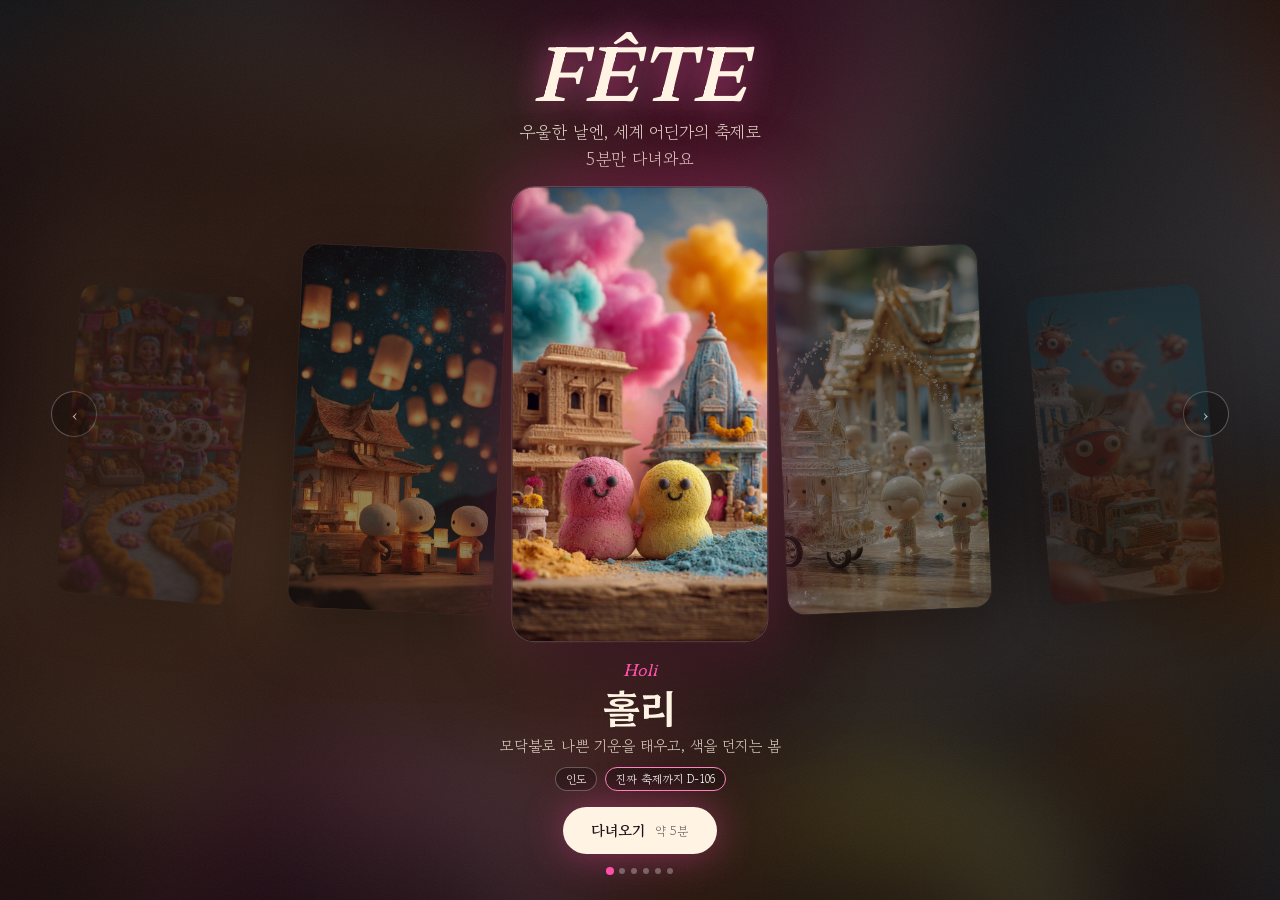
==== commit 3f798e2a: "New start screen: festival carousel (nearest real festival first) leading into 5-minute story visits" ====
--- a/index.html
+++ b/index.html
@@ -1,69 +1,119 @@
-<!DOCTYPE html>
+<!doctype html>
 <html lang="ko">
 <head>
 <meta charset="utf-8">
-<meta name="viewport" content="width=device-width, initial-scale=1, viewport-fit=cover">
-<meta name="theme-color" content="#0b0710">
-<meta name="description" content="세계의 축제를 손으로 만지는 곳. 축제마다 그 축제로 만든 작은 세계에서 눌러보고, 쓸어보고, 캡슐로 오늘의 축제를 뽑아요.">
-<meta property="og:title" content="FÊTE">
-<meta property="og:description" content="세계의 축제를 손으로 만지는 곳">
+<meta name="viewport" content="width=device-width,initial-scale=1,viewport-fit=cover,user-scalable=no">
+<meta name="theme-color" content="#07050c">
+<title>FÊTE · 세계의 축제로 5분 여행</title>
+<meta name="description" content="우울한 날엔, 세계 어딘가의 축제로 5분만 다녀와요.">
+<meta property="og:title" content="FÊTE · 세계의 축제로 5분 여행">
+<meta property="og:description" content="우울한 날엔, 세계 어딘가의 축제로 5분만 다녀와요.">
 <meta property="og:image" content="img/yi-peng.jpg">
-<title>FÊTE</title>
 <link rel="stylesheet" href="fonts/fonts.css">
-<link rel="stylesheet" href="css/style.css">
+<style>
+:root{--it:'Fraunces','Hahmlet',serif;--ko:'Hahmlet','Gowun Batang',serif;--sans:'Gowun Batang',serif;--paper:#fff4e4;--gold:#ffcf9e;--fc:#ffb347}
+*{box-sizing:border-box;margin:0;padding:0;-webkit-tap-highlight-color:transparent}
+html,body{height:100%;background:#07050c;color:var(--paper);font-family:var(--sans);overflow:hidden;overscroll-behavior:none}
+button,a{font:inherit;color:inherit;background:none;border:0;cursor:pointer;text-decoration:none}
+#bg{position:fixed;inset:0;overflow:hidden}
+#bg div{position:absolute;inset:-10%;background:center/cover;filter:blur(48px) brightness(.42) saturate(1.25);opacity:0;transition:opacity 1.4s ease;transform:scale(1.1)}
+#bg div.on{opacity:1}
+#veil{position:fixed;inset:0;background:radial-gradient(110% 70% at 50% 55%,rgba(7,5,12,0),rgba(7,5,12,.75));pointer-events:none}
+#fx{position:fixed;inset:0;width:100%;height:100%;pointer-events:none}
+#grain{position:fixed;inset:-50%;pointer-events:none;opacity:.06;background-image:url("data:image/svg+xml,%3Csvg xmlns='http://www.w3.org/2000/svg' width='160' height='160'%3E%3Cfilter id='n'%3E%3CfeTurbulence type='fractalNoise' baseFrequency='.9' numOctaves='2'/%3E%3C/filter%3E%3Crect width='100%25' height='100%25' filter='url(%23n)'/%3E%3C/svg%3E");animation:grain 1s steps(4) infinite}
+@keyframes grain{25%{transform:translate(-3%,2%)}50%{transform:translate(2%,-3%)}75%{transform:translate(-2%,-1%)}}
+main{position:fixed;inset:0;display:flex;flex-direction:column;align-items:center}
+header{text-align:center;padding:calc(30px + env(safe-area-inset-top)) 20px 0;opacity:0;animation:rise 1.4s .2s ease forwards}
+.mark{font-family:var(--it);font-style:italic;font-weight:600;font-size:clamp(44px,13vw,64px);letter-spacing:.01em;line-height:1;text-shadow:0 0 30px color-mix(in srgb,var(--fc) 60%,transparent),0 0 60px rgba(255,200,230,.25);transition:text-shadow 1.2s}
+.tag{margin-top:12px;font-size:clamp(14px,3.9vw,16px);line-height:1.6;opacity:.85}
+@keyframes rise{from{opacity:0;transform:translateY(14px)}to{opacity:1;transform:none}}
+#stage{position:relative;flex:1;width:100%;min-height:0;touch-action:pan-y;opacity:0;animation:rise 1.4s .5s ease forwards}
+.card{position:absolute;left:50%;top:50%;width:var(--cw);aspect-ratio:9/16;border-radius:22px;overflow:hidden;cursor:pointer;
+  transition:transform .7s cubic-bezier(.2,.8,.2,1),opacity .7s,filter .7s,box-shadow .7s;box-shadow:0 30px 80px rgba(0,0,0,.6),0 0 0 1px rgba(255,255,255,.1)}
+.card img{width:100%;height:100%;object-fit:contain;display:block;background:#0b0810;pointer-events:none}
+.card.cur{box-shadow:0 30px 90px rgba(0,0,0,.65),0 0 0 1px rgba(255,255,255,.25),0 0 70px color-mix(in srgb,var(--c) 40%,transparent)}
+.card .shine{position:absolute;inset:0;background:linear-gradient(115deg,rgba(255,255,255,0) 40%,rgba(255,255,255,.14) 50%,rgba(255,255,255,0) 60%);transform:translateX(-120%);pointer-events:none}
+.card.cur .shine{animation:shine 4.5s 1s ease-in-out infinite}
+@keyframes shine{0%,60%{transform:translateX(-120%)}100%{transform:translateX(120%)}}
+#info{text-align:center;padding:0 22px calc(26px + env(safe-area-inset-bottom));min-height:186px;opacity:0;animation:rise 1.4s .8s ease forwards}
+#info .en{font-family:var(--it);font-style:italic;font-size:16px;color:var(--fc);transition:color .8s}
+#info h2{font-family:var(--ko);font-weight:600;font-size:clamp(28px,8vw,36px);line-height:1.15;margin:2px 0 6px}
+#info .sub{font-size:13.5px;opacity:.8;line-height:1.5}
+#info .meta{display:flex;gap:8px;justify-content:center;margin-top:10px;font-size:11.5px}
+#info .meta span{padding:3px 10px;border-radius:99px;border:1px solid rgba(255,255,255,.28);background:rgba(0,0,0,.25)}
+#info .meta .dd{border-color:color-mix(in srgb,var(--fc) 70%,white);color:#fff}
+#go{display:inline-flex;align-items:center;gap:10px;margin-top:16px;padding:13px 28px;border-radius:99px;background:var(--paper);color:#24121c;font-weight:700;font-size:15px;box-shadow:0 0 40px color-mix(in srgb,var(--fc) 45%,transparent);transition:box-shadow .8s,transform .2s}
+#go:active{transform:scale(.97)}
+#go small{font-weight:400;opacity:.65;font-size:12px}
+.swap{transition:opacity .35s ease}.swap.out{opacity:0}
+#dots{display:flex;gap:6px;justify-content:center;margin-top:14px}
+#dots i{width:6px;height:6px;border-radius:50%;background:rgba(255,255,255,.3);transition:background .4s,transform .4s}
+#dots i.on{background:var(--fc);transform:scale(1.35)}
+.arrow{position:absolute;top:50%;transform:translateY(-50%);width:46px;height:46px;border-radius:50%;border:1px solid rgba(255,255,255,.3);background:rgba(0,0,0,.25);display:none;align-items:center;justify-content:center;font-size:18px;z-index:5}
+#prev{left:4vw}#nextB{right:4vw}
+@media (min-width:900px) and (min-aspect-ratio:1/1){
+  header{padding-top:34px}.mark{font-size:72px}.tag{font-size:17px}
+  .arrow{display:flex}
+  #info{min-height:200px}#info h2{font-size:40px}#info .sub{font-size:15px}
+}
+</style>
 </head>
 <body>
-<div id="blur"></div>
-<div class="frame" id="frame">
-  <div class="track" id="track"></div>
-  <div class="gest" id="gest"></div>
-  <div class="ui">
-    <span class="mark">FÊTE</span>
-    <div class="right"><div class="dots" id="dots"></div><button class="gbtn" id="gopen"><i></i>오늘 기분</button></div>
-  </div>
-  <div class="ticks" id="ticks"></div>
-  <div class="hint" id="hint"><div class="ring"></div>눌러보세요<br><span style="opacity:.8;font-size:12px">위로 쓸면 다음 축제</span></div>
-  <div id="lanUI" hidden>
-    <button class="pill" id="motionBtn" hidden>폰 움직임 켜기</button>
-    <button class="pill send" id="sendBtn">등불 보내기 ✉︎</button>
-  </div>
-  <div id="toast" role="status"></div>
-  <button id="lineup" aria-label="오늘의 타임테이블"><i class="pulse"></i><span class="ln"></span><b class="lt"></b></button>
-  <div id="count" aria-live="assertive"></div>
-  <div id="board" hidden><div class="bd"><div class="bh"><div><div class="bk">Timetable</div><div class="bt">매시간 열리는 본 행사</div></div><button id="bclose">닫기 ✕</button></div><div id="brows"></div><p class="bn">같은 시각, 접속한 모두가 같은 장면을 봐요</p></div></div>
-  <div id="cast" aria-live="polite"><span class="cw"></span><span class="ct"></span></div>
-  <div id="sheet" class="sheet" hidden>
-    <div class="sheetbox">
-      <div id="sForm">
-        <div class="st">친구에게 등불 보내기</div>
-        <p class="sp">링크를 열면 하늘에 내 등불이 떠올라요.</p>
-        <label>내 이름<input id="sName" maxlength="10" autocomplete="off"></label>
-        <label>한마디 (비워도 돼요)<input id="sMsg" maxlength="20" placeholder="예: 오늘도 수고했어요" autocomplete="off"></label>
-        <div class="sbtns"><button id="sGo" class="go">링크 만들기</button><button id="sClose">닫기</button></div>
-      </div>
-      <div id="sDone" hidden>
-        <div class="st">등불을 띄웠어요</div>
-        <p class="sp">이 링크를 친구에게 보내세요.</p>
-        <input id="sLink" readonly aria-label="링크">
-        <div class="sbtns"><button id="sShare" class="go">공유하기</button><button id="sCopy">링크 복사</button><button id="sClose2">닫기</button></div>
-      </div>
-    </div>
-  </div>
-
-</div>
-
-<section id="mood" aria-label="오늘의 축제 처방">
-  <canvas id="mcv"></canvas>
-  <button class="gx" id="mclose">닫기 ✕</button>
-  <div class="mhead"><div class="mk">Today's prescription</div><div class="mt">지금 기분대로<br>아무렇게나 그어보세요</div><div class="ms">세게 · 살살 · 동그랗게 · 위로 · 콕콕 · 꾹</div></div>
-  <div id="mres"><div class="mcard"><div class="mimg"></div><div class="min"><div class="mlab">오늘 당신에게 필요한 축제</div><div class="men"></div><div class="mko"></div><div class="mwhere"></div></div></div>
-    <p class="m1"></p><p class="m2"></p><div class="mbtn"><button class="go" id="mgo">들어가기</button><button id="magain">다시 그리기</button></div></div>
-</section>
-<script src="js/data.js"></script>
-<script src="js/core.js"></script>
-<script src="js/scenes.js"></script>
-<script src="js/mood.js"></script>
-<script src="js/lantern.js"></script>
-<script src="js/lineup.js"></script>
+<div id="bg"></div><div id="veil"></div><canvas id="fx"></canvas><div id="grain"></div>
+<main>
+  <header><div class="mark">FÊTE</div><p class="tag">우울한 날엔, 세계 어딘가의 축제로<br>5분만 다녀와요</p></header>
+  <div id="stage"><button class="arrow" id="prev" aria-label="이전 축제">‹</button><button class="arrow" id="nextB" aria-label="다음 축제">›</button></div>
+  <section id="info"><div class="swap"><div class="en"></div><h2></h2><div class="sub"></div><div class="meta"><span class="pl"></span><span class="dd"></span></div></div>
+    <a id="go" href="#">다녀오기 <small>약 5분</small></a><div id="dots"></div></section>
+</main>
+<script src="js/stories.js"></script>
+<script>
+(()=>{
+const $=s=>document.querySelector(s),R=(a,b)=>a+Math.random()*(b-a);
+const PLACE={lan:'태국 치앙마이',tom:'스페인 부뇰',song:'태국 전역',holi:'인도',burn:'미국 네바다 사막',dead:'멕시코'};
+const SUB={lan:'걱정을 적어 등불에 실어 보내는 보름밤',tom:'으깨서 던지는 세상에서 제일 큰 음식 싸움',song:'어른 손에 물을 붓고, 거리에서 물벼락',holi:'모닥불로 나쁜 기운을 태우고, 색을 던지는 봄',burn:'모든 걸 태우고 흔적 없이 떠나는 사막의 도시',dead:'그리운 사람이 꽃길 따라 돌아오는 밤'};
+/* 가장 가까운 축제부터 */
+const order=ORDER.slice().sort((a,b)=>{const x=nextDate(a),y=nextDate(b);const v=n=>!n?999:n.past?25+n.past:n.d;return v(x)-v(y)});
+let idx=0;const stage=$('#stage'),bg=$('#bg'),cards=[],bgs=[];
+order.forEach((id,i)=>{const S=STORIES[id];const c=document.createElement('div');c.className='card';c.style.setProperty('--c',S.color);c.innerHTML='<img alt="" src="'+S.cover+'"><div class="shine"></div>';
+  c.onclick=()=>{if(moved)return;if(i===idx)go();else show(i)};stage.appendChild(c);cards.push(c);
+  const b=document.createElement('div');b.style.backgroundImage='url('+S.cover+')';bg.appendChild(b);bgs.push(b);
+  const d=document.createElement('i');$('#dots').appendChild(d)});
+function size(){const r=stage.getBoundingClientRect(),wide=innerWidth>=900&&innerWidth>=innerHeight;const cw=Math.min(r.height*.86*9/16,wide?380:innerWidth*.62);document.documentElement.style.setProperty('--cw',cw+'px');layout(0)}
+function layout(drag){const cw=parseFloat(getComputedStyle(document.documentElement).getPropertyValue('--cw')),wide=innerWidth>=900;
+  cards.forEach((c,i)=>{let o=i-idx-drag;const n=cards.length;if(o>n/2)o-=n;if(o<-n/2)o+=n;const a=Math.abs(o);
+    const x=o*cw*(wide?.95:.78),s=a<1?1-.2*a:Math.max(.55,.8-.12*(a-1)),y=a*cw*.06,rot=o*-2.5;
+    c.style.transform='translate(-50%,-50%) translate('+x+'px,'+y+'px) rotate('+rot+'deg) scale('+s+')';c.style.zIndex=100-Math.round(a*10);
+    c.style.opacity=a>2.6?0:a<1?1:Math.max(.25,1-.35*a);c.style.filter=a<.5?'none':'brightness('+(1-.25*Math.min(2,a))+') saturate(.85)';c.classList.toggle('cur',a<.5)})}
+let infoT=0;
+function show(i,instant){const n=cards.length;idx=(i+n)%n;layout(0);const id=order[idx],S=STORIES[id];
+  bgs.forEach((b,k)=>b.classList.toggle('on',k===idx));document.documentElement.style.setProperty('--fc',S.color);
+  document.querySelectorAll('#dots i').forEach((d,k)=>d.classList.toggle('on',k===idx));
+  const sw=$('#info .swap');sw.classList.add('out');clearTimeout(infoT);infoT=setTimeout(()=>{
+    sw.querySelector('.en').textContent=S.en;sw.querySelector('h2').textContent=S.ko;sw.querySelector('.sub').textContent=SUB[id];
+    sw.querySelector('.pl').textContent=PLACE[id];const nd=nextDate(id);sw.querySelector('.dd').textContent=!nd?'':nd.past?nd.past+'일 전에 열렸어요':nd.d===0?'오늘 열려요':nd.d<=31?'D-'+nd.d+' · 곧 열려요':'진짜 축제까지 D-'+nd.d;
+    sw.classList.remove('out')},instant?0:300);
+  $('#go').href='visit.html?f='+id}
+function go(){location.href='visit.html?f='+order[idx]}
+$('#go').onclick=e=>{e.preventDefault();go()};
+$('#prev').onclick=()=>show(idx-1);$('#nextB').onclick=()=>show(idx+1);
+addEventListener('keydown',e=>{if(e.key==='ArrowLeft')show(idx-1);if(e.key==='ArrowRight')show(idx+1);if(e.key==='Enter')go()});
+/* 끌어서 넘기기 */
+let sx=null,moved=false,dx=0;
+stage.addEventListener('pointerdown',e=>{sx=e.clientX;dx=0;moved=false});
+addEventListener('pointermove',e=>{if(sx===null)return;dx=e.clientX-sx;if(Math.abs(dx)>6){moved=true;const cw=parseFloat(getComputedStyle(document.documentElement).getPropertyValue('--cw'));cards.forEach(c=>c.style.transition='none');layout(-dx/(cw*.8))}});
+addEventListener('pointerup',()=>{if(sx===null)return;cards.forEach(c=>c.style.transition='');const cw=parseFloat(getComputedStyle(document.documentElement).getPropertyValue('--cw'));
+  if(moved){const st=Math.round(-dx/(cw*.8))||(Math.abs(dx)>40?(dx<0?1:-1):0);show(idx+st)}sx=null;setTimeout(()=>moved=false,50)});
+addEventListener('wheel',e=>{if(Math.abs(e.deltaX)+Math.abs(e.deltaY)<30)return;const n=performance.now();if(n-(window._w||0)<500)return;window._w=n;show(idx+((e.deltaX||e.deltaY)>0?1:-1))},{passive:true});
+addEventListener('resize',size);size();show(0,true);
+/* 은은한 빛 가루 */
+const fx=$('#fx'),c=fx.getContext('2d');let W,H,P=[];function fit(){const d=Math.min(2,devicePixelRatio||1);W=innerWidth;H=innerHeight;fx.width=W*d;fx.height=H*d;c.setTransform(d,0,0,d,0,0)}fit();addEventListener('resize',fit);
+let last=performance.now();(function loop(t){const dt=Math.min(.05,(t-last)/1000);last=t;requestAnimationFrame(loop);c.clearRect(0,0,W,H);
+  if(P.length<40&&Math.random()<dt*8)P.push({x:R(0,W),y:H+10,vx:R(-6,6),vy:-R(10,26),l:R(8,14),a:0,ph:R(0,6),r:R(.8,1.8)});
+  const col=getComputedStyle(document.documentElement).getPropertyValue('--fc').trim()||'#ffb347';
+  c.globalCompositeOperation='lighter';P=P.filter(p=>{p.a+=dt;if(p.a>p.l)return false;p.x+=p.vx*dt+Math.sin(t/1200+p.ph)*.2;p.y+=p.vy*dt;const al=Math.sin(Math.PI*p.a/p.l);
+    const g=c.createRadialGradient(p.x,p.y,0,p.x,p.y,p.r*6);g.addColorStop(0,col+'88');g.addColorStop(1,col+'00');c.globalAlpha=al;c.fillStyle=g;c.fillRect(p.x-p.r*6,p.y-p.r*6,p.r*12,p.r*12);c.globalAlpha=1;return true});c.globalCompositeOperation='source-over'})(last);
+})();
+</script>
 </body>
 </html>
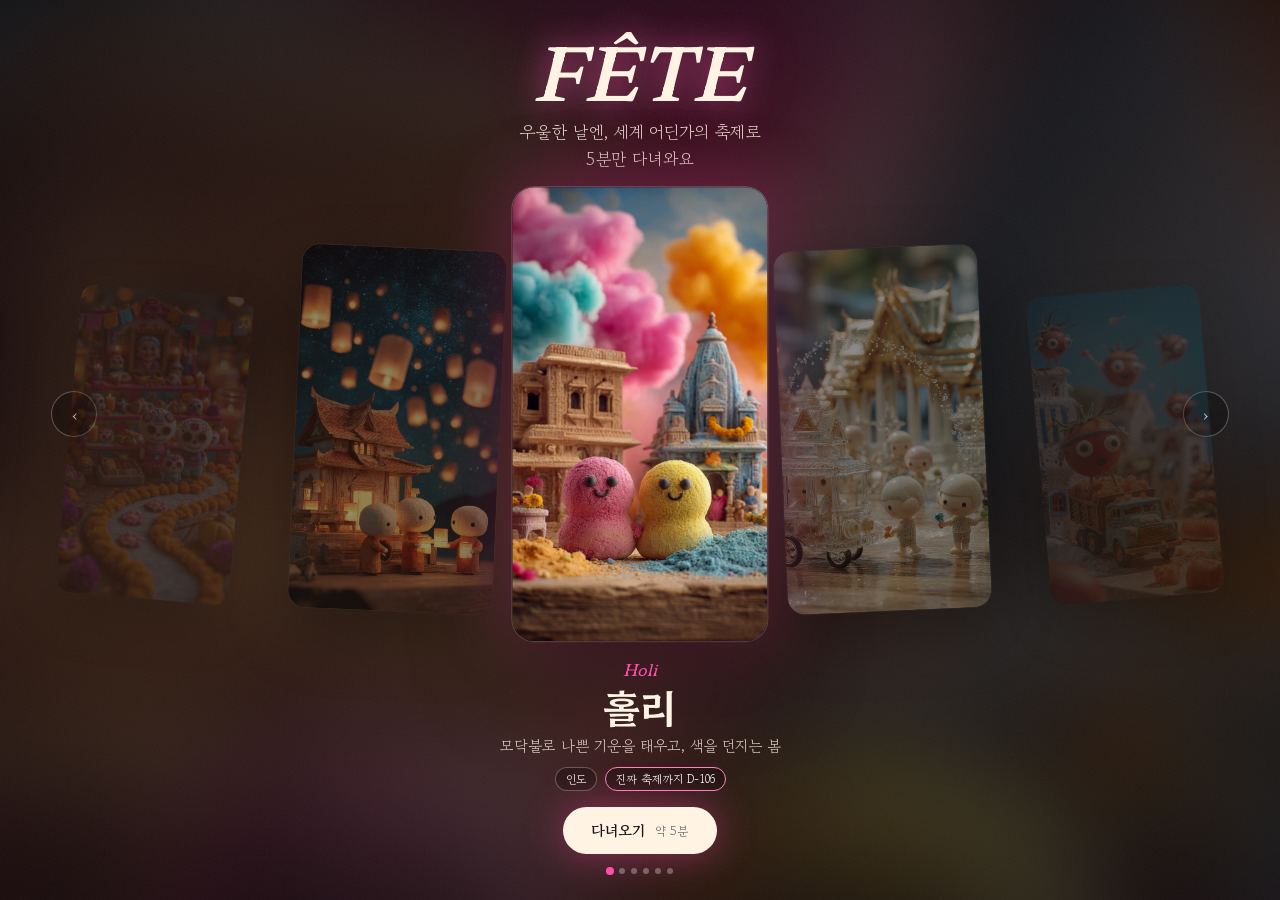
==== commit 60fe8d31: "Burning Man in the real desert: new playa scene, loop, fireworks and burn videos; smoother scene cro" ====
--- a/index.html
+++ b/index.html
@@ -9,7 +9,7 @@
 <meta property="og:title" content="FÊTE · 세계의 축제로 5분 여행">
 <meta property="og:description" content="우울한 날엔, 세계 어딘가의 축제로 5분만 다녀와요.">
 <meta property="og:image" content="img/yi-peng.jpg">
-<link rel="stylesheet" href="fonts/fonts.css">
+<link rel="stylesheet" href="fonts/fonts.css?v=1793672688">
 <style>
 :root{--it:'Fraunces','Hahmlet',serif;--ko:'Hahmlet','Gowun Batang',serif;--sans:'Gowun Batang',serif;--paper:#fff4e4;--gold:#ffcf9e;--fc:#ffb347}
 *{box-sizing:border-box;margin:0;padding:0;-webkit-tap-highlight-color:transparent}
@@ -66,7 +66,7 @@
   <section id="info"><div class="swap"><div class="en"></div><h2></h2><div class="sub"></div><div class="meta"><span class="pl"></span><span class="dd"></span></div></div>
     <a id="go" href="#">다녀오기 <small>약 5분</small></a><div id="dots"></div></section>
 </main>
-<script src="js/stories.js"></script>
+<script src="js/stories.js?v=1793672688"></script>
 <script>
 (()=>{
 const $=s=>document.querySelector(s),R=(a,b)=>a+Math.random()*(b-a);
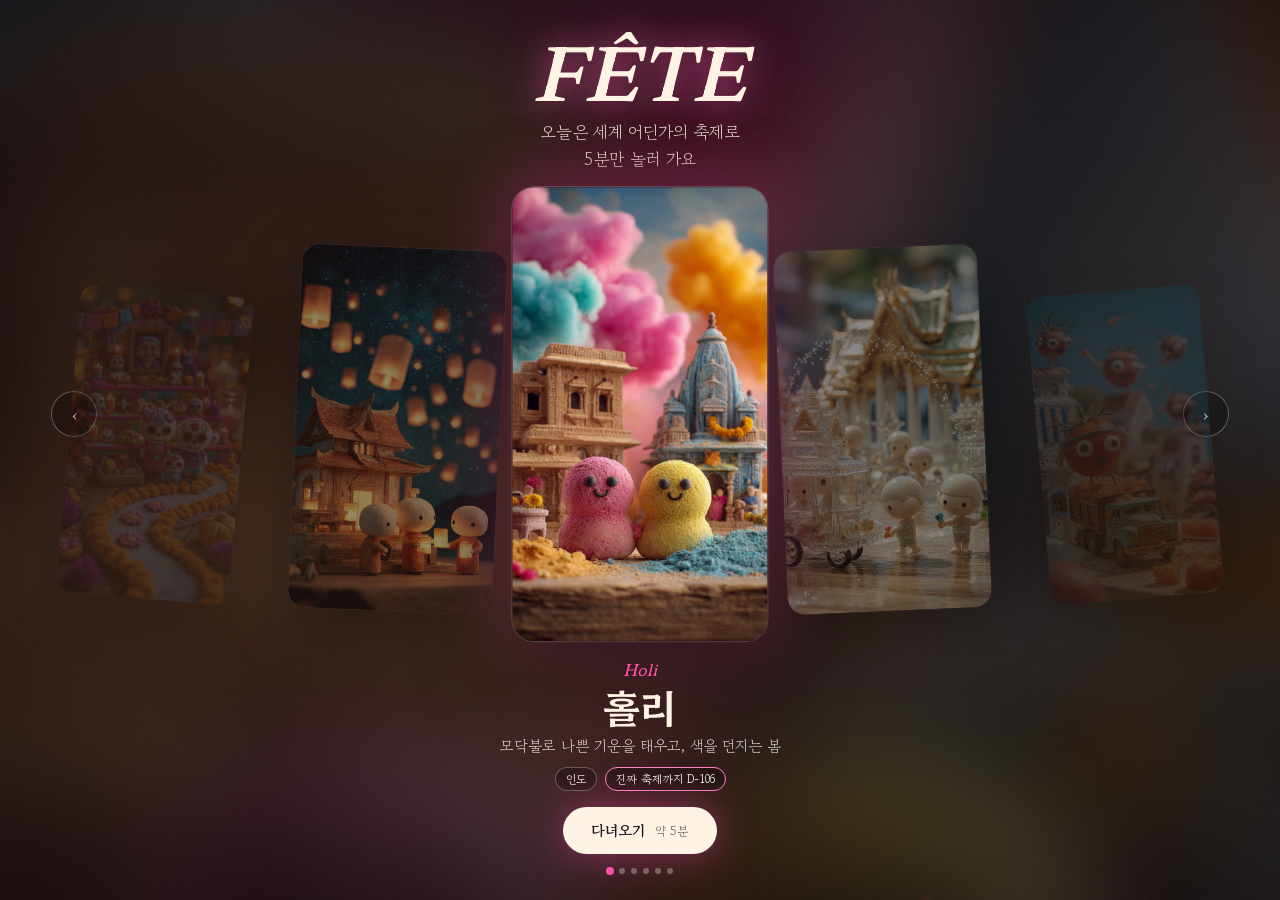
==== commit 2cd7ad21: "Share card image, Tomatina pole climb, blur-dissolve transitions, bigger text, preloading, lighter s" ====
--- a/index.html
+++ b/index.html
@@ -5,11 +5,11 @@
 <meta name="viewport" content="width=device-width,initial-scale=1,viewport-fit=cover,user-scalable=no">
 <meta name="theme-color" content="#07050c">
 <title>FÊTE · 세계의 축제로 5분 여행</title>
-<meta name="description" content="우울한 날엔, 세계 어딘가의 축제로 5분만 다녀와요.">
+<meta name="description" content="오늘은 세계 어딘가의 축제로 5분만 놀러 가요.">
 <meta property="og:title" content="FÊTE · 세계의 축제로 5분 여행">
-<meta property="og:description" content="우울한 날엔, 세계 어딘가의 축제로 5분만 다녀와요.">
+<meta property="og:description" content="오늘은 세계 어딘가의 축제로 5분만 놀러 가요.">
 <meta property="og:image" content="img/yi-peng.jpg">
-<link rel="stylesheet" href="fonts/fonts.css?v=1793672688">
+<link rel="stylesheet" href="fonts/fonts.css?v=1793673570">
 <style>
 :root{--it:'Fraunces','Hahmlet',serif;--ko:'Hahmlet','Gowun Batang',serif;--sans:'Gowun Batang',serif;--paper:#fff4e4;--gold:#ffcf9e;--fc:#ffb347}
 *{box-sizing:border-box;margin:0;padding:0;-webkit-tap-highlight-color:transparent}
@@ -61,12 +61,12 @@
 <body>
 <div id="bg"></div><div id="veil"></div><canvas id="fx"></canvas><div id="grain"></div>
 <main>
-  <header><div class="mark">FÊTE</div><p class="tag">우울한 날엔, 세계 어딘가의 축제로<br>5분만 다녀와요</p></header>
+  <header><div class="mark">FÊTE</div><p class="tag">오늘은 세계 어딘가의 축제로<br>5분만 놀러 가요</p></header>
   <div id="stage"><button class="arrow" id="prev" aria-label="이전 축제">‹</button><button class="arrow" id="nextB" aria-label="다음 축제">›</button></div>
   <section id="info"><div class="swap"><div class="en"></div><h2></h2><div class="sub"></div><div class="meta"><span class="pl"></span><span class="dd"></span></div></div>
     <a id="go" href="#">다녀오기 <small>약 5분</small></a><div id="dots"></div></section>
 </main>
-<script src="js/stories.js?v=1793672688"></script>
+<script src="js/stories.js?v=1793673570"></script>
 <script>
 (()=>{
 const $=s=>document.querySelector(s),R=(a,b)=>a+Math.random()*(b-a);
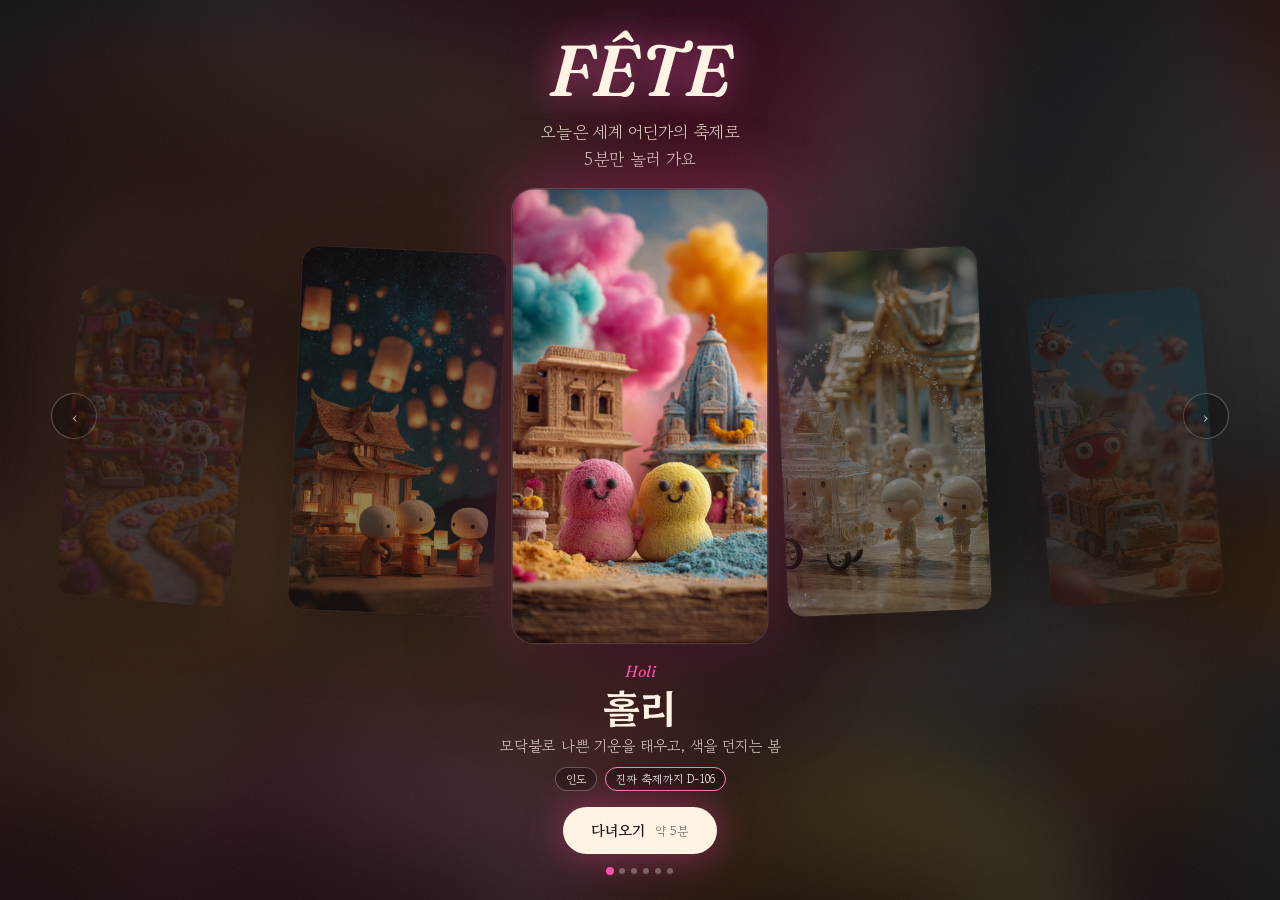
==== commit fb36ae53: "Save card is now a vintage festival poster from new Midjourney art, with your own handwriting printe" ====
--- a/index.html
+++ b/index.html
@@ -9,7 +9,7 @@
 <meta property="og:title" content="FÊTE · 세계의 축제로 5분 여행">
 <meta property="og:description" content="오늘은 세계 어딘가의 축제로 5분만 놀러 가요.">
 <meta property="og:image" content="img/yi-peng.jpg">
-<link rel="stylesheet" href="fonts/fonts.css?v=1793673570">
+<link rel="stylesheet" href="fonts/fonts.css?v=1793675412">
 <style>
 :root{--it:'Fraunces','Hahmlet',serif;--ko:'Hahmlet','Gowun Batang',serif;--sans:'Gowun Batang',serif;--paper:#fff4e4;--gold:#ffcf9e;--fc:#ffb347}
 *{box-sizing:border-box;margin:0;padding:0;-webkit-tap-highlight-color:transparent}
@@ -66,7 +66,7 @@
   <section id="info"><div class="swap"><div class="en"></div><h2></h2><div class="sub"></div><div class="meta"><span class="pl"></span><span class="dd"></span></div></div>
     <a id="go" href="#">다녀오기 <small>약 5분</small></a><div id="dots"></div></section>
 </main>
-<script src="js/stories.js?v=1793673570"></script>
+<script src="js/stories.js?v=1793675412"></script>
 <script>
 (()=>{
 const $=s=>document.querySelector(s),R=(a,b)=>a+Math.random()*(b-a);
--- a/fonts/fonts.css
+++ b/fonts/fonts.css
@@ -3735,3 +3735,76 @@
   unicode-range: U+0000-00FF,U+0131,U+0152-0153,U+02BB-02BC,U+02C6,U+02DA,U+02DC,U+0304,U+0308,U+0329,U+2000-206F,U+20AC,U+2122,U+2191,U+2193,U+2212,U+2215,U+FEFF,U+FFFD;
 }
 
+
+/* fraunces-latin-ext-400-italic */
+@font-face {
+  font-family: 'Fraunces';
+  font-style: italic;
+  font-display: swap;
+  font-weight: 400;
+  src: url(fraunces/fraunces-latin-ext-400-italic.woff2) format('woff2');
+  unicode-range: U+0100-02BA,U+02BD-02C5,U+02C7-02CC,U+02CE-02D7,U+02DD-02FF,U+0304,U+0308,U+0329,U+1D00-1DBF,U+1E00-1E9F,U+1EF2-1EFF,U+2020,U+20A0-20AB,U+20AD-20C0,U+2113,U+2C60-2C7F,U+A720-A7FF;
+}
+/* fraunces-latin-400-italic */
+@font-face {
+  font-family: 'Fraunces';
+  font-style: italic;
+  font-display: swap;
+  font-weight: 400;
+  src: url(fraunces/fraunces-latin-400-italic.woff2) format('woff2');
+  unicode-range: U+0000-00FF,U+0131,U+0152-0153,U+02BB-02BC,U+02C6,U+02DA,U+02DC,U+0304,U+0308,U+0329,U+2000-206F,U+20AC,U+2122,U+2191,U+2193,U+2212,U+2215,U+FEFF,U+FFFD;
+}
+/* fraunces-latin-ext-600-italic */
+@font-face {
+  font-family: 'Fraunces';
+  font-style: italic;
+  font-display: swap;
+  font-weight: 600;
+  src: url(fraunces/fraunces-latin-ext-600-italic.woff2) format('woff2');
+  unicode-range: U+0100-02BA,U+02BD-02C5,U+02C7-02CC,U+02CE-02D7,U+02DD-02FF,U+0304,U+0308,U+0329,U+1D00-1DBF,U+1E00-1E9F,U+1EF2-1EFF,U+2020,U+20A0-20AB,U+20AD-20C0,U+2113,U+2C60-2C7F,U+A720-A7FF;
+}
+/* fraunces-latin-600-italic */
+@font-face {
+  font-family: 'Fraunces';
+  font-style: italic;
+  font-display: swap;
+  font-weight: 600;
+  src: url(fraunces/fraunces-latin-600-italic.woff2) format('woff2');
+  unicode-range: U+0000-00FF,U+0131,U+0152-0153,U+02BB-02BC,U+02C6,U+02DA,U+02DC,U+0304,U+0308,U+0329,U+2000-206F,U+20AC,U+2122,U+2191,U+2193,U+2212,U+2215,U+FEFF,U+FFFD;
+}
+/* fraunces-latin-ext-600-normal */
+@font-face {
+  font-family: 'Fraunces';
+  font-style: normal;
+  font-display: swap;
+  font-weight: 600;
+  src: url(fraunces/fraunces-latin-ext-600-normal.woff2) format('woff2');
+  unicode-range: U+0100-02BA,U+02BD-02C5,U+02C7-02CC,U+02CE-02D7,U+02DD-02FF,U+0304,U+0308,U+0329,U+1D00-1DBF,U+1E00-1E9F,U+1EF2-1EFF,U+2020,U+20A0-20AB,U+20AD-20C0,U+2113,U+2C60-2C7F,U+A720-A7FF;
+}
+/* fraunces-latin-600-normal */
+@font-face {
+  font-family: 'Fraunces';
+  font-style: normal;
+  font-display: swap;
+  font-weight: 600;
+  src: url(fraunces/fraunces-latin-600-normal.woff2) format('woff2');
+  unicode-range: U+0000-00FF,U+0131,U+0152-0153,U+02BB-02BC,U+02C6,U+02DA,U+02DC,U+0304,U+0308,U+0329,U+2000-206F,U+20AC,U+2122,U+2191,U+2193,U+2212,U+2215,U+FEFF,U+FFFD;
+}
+/* fraunces-latin-ext-900-normal */
+@font-face {
+  font-family: 'Fraunces';
+  font-style: normal;
+  font-display: swap;
+  font-weight: 900;
+  src: url(fraunces/fraunces-latin-ext-900-normal.woff2) format('woff2');
+  unicode-range: U+0100-02BA,U+02BD-02C5,U+02C7-02CC,U+02CE-02D7,U+02DD-02FF,U+0304,U+0308,U+0329,U+1D00-1DBF,U+1E00-1E9F,U+1EF2-1EFF,U+2020,U+20A0-20AB,U+20AD-20C0,U+2113,U+2C60-2C7F,U+A720-A7FF;
+}
+/* fraunces-latin-900-normal */
+@font-face {
+  font-family: 'Fraunces';
+  font-style: normal;
+  font-display: swap;
+  font-weight: 900;
+  src: url(fraunces/fraunces-latin-900-normal.woff2) format('woff2');
+  unicode-range: U+0000-00FF,U+0131,U+0152-0153,U+02BB-02BC,U+02C6,U+02DA,U+02DC,U+0304,U+0308,U+0329,U+2000-206F,U+20AC,U+2122,U+2191,U+2193,U+2212,U+2215,U+FEFF,U+FFFD;
+}
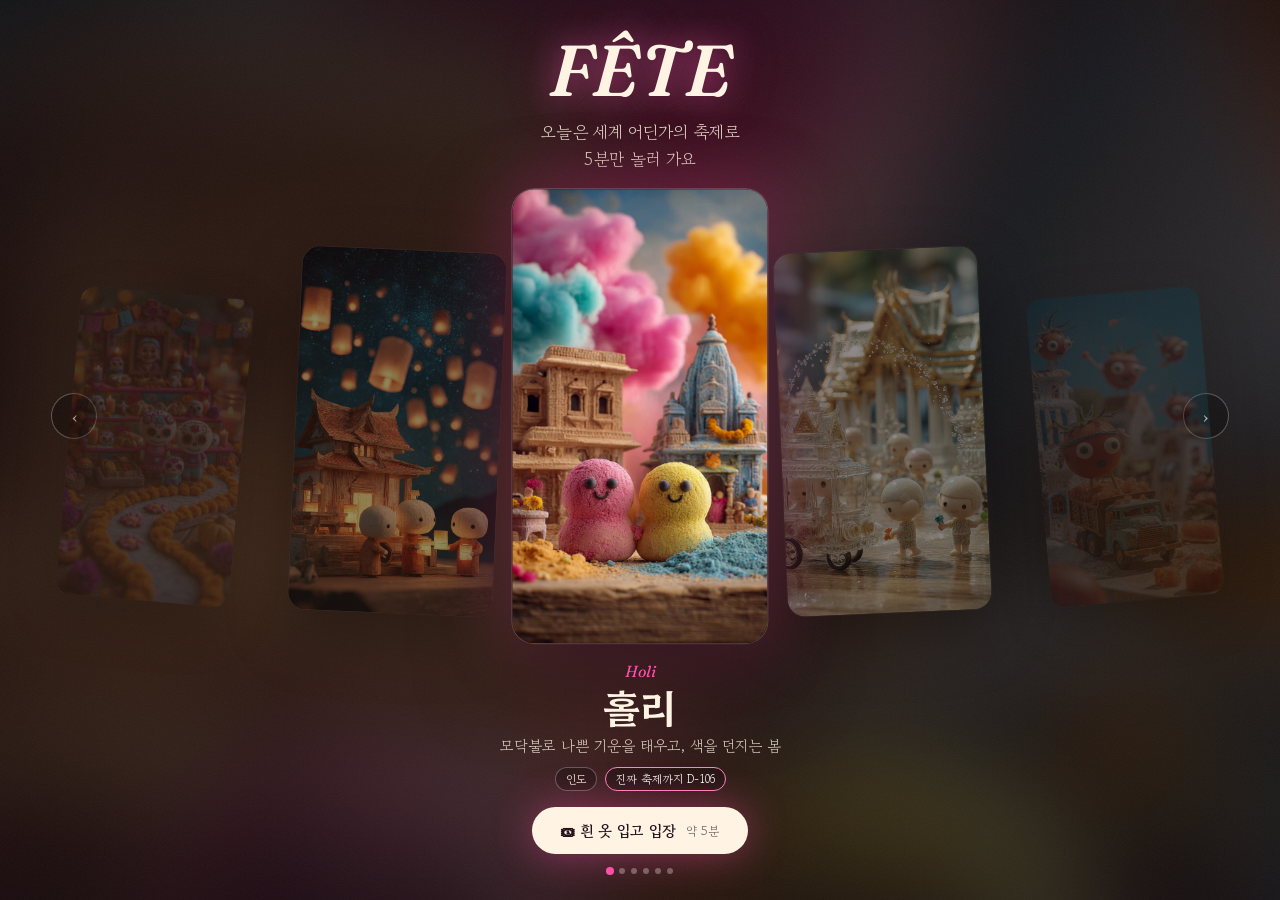
==== commit 620ca162: "Lantern/memo pen-eraser-clear tools, festival entrance buttons, copy proofreading, double-tap skip f" ====
--- a/index.html
+++ b/index.html
@@ -64,9 +64,9 @@
   <header><div class="mark">FÊTE</div><p class="tag">오늘은 세계 어딘가의 축제로<br>5분만 놀러 가요</p></header>
   <div id="stage"><button class="arrow" id="prev" aria-label="이전 축제">‹</button><button class="arrow" id="nextB" aria-label="다음 축제">›</button></div>
   <section id="info"><div class="swap"><div class="en"></div><h2></h2><div class="sub"></div><div class="meta"><span class="pl"></span><span class="dd"></span></div></div>
-    <a id="go" href="#">다녀오기 <small>약 5분</small></a><div id="dots"></div></section>
+    <a id="go" href="#">🎟 축제 입장 <small>약 5분</small></a><div id="dots"></div></section>
 </main>
-<script src="js/stories.js?v=1793675412"></script>
+<script src="js/stories.js?v=20d"></script>
 <script>
 (()=>{
 const $=s=>document.querySelector(s),R=(a,b)=>a+Math.random()*(b-a);
@@ -93,7 +93,7 @@
     sw.querySelector('.en').textContent=S.en;sw.querySelector('h2').textContent=S.ko;sw.querySelector('.sub').textContent=SUB[id];
     sw.querySelector('.pl').textContent=PLACE[id];const nd=nextDate(id);sw.querySelector('.dd').textContent=!nd?'':nd.past?nd.past+'일 전에 열렸어요':nd.d===0?'오늘 열려요':nd.d<=31?'D-'+nd.d+' · 곧 열려요':'진짜 축제까지 D-'+nd.d;
     sw.classList.remove('out')},instant?0:300);
-  $('#go').href='visit.html?f='+id}
+  $('#go').href='visit.html?f='+id;$('#go').innerHTML='🎟 '+(S.enter||'축제 입장')+' <small>약 5분</small>'}
 function go(){location.href='visit.html?f='+order[idx]}
 $('#go').onclick=e=>{e.preventDefault();go()};
 $('#prev').onclick=()=>show(idx-1);$('#nextB').onclick=()=>show(idx+1);
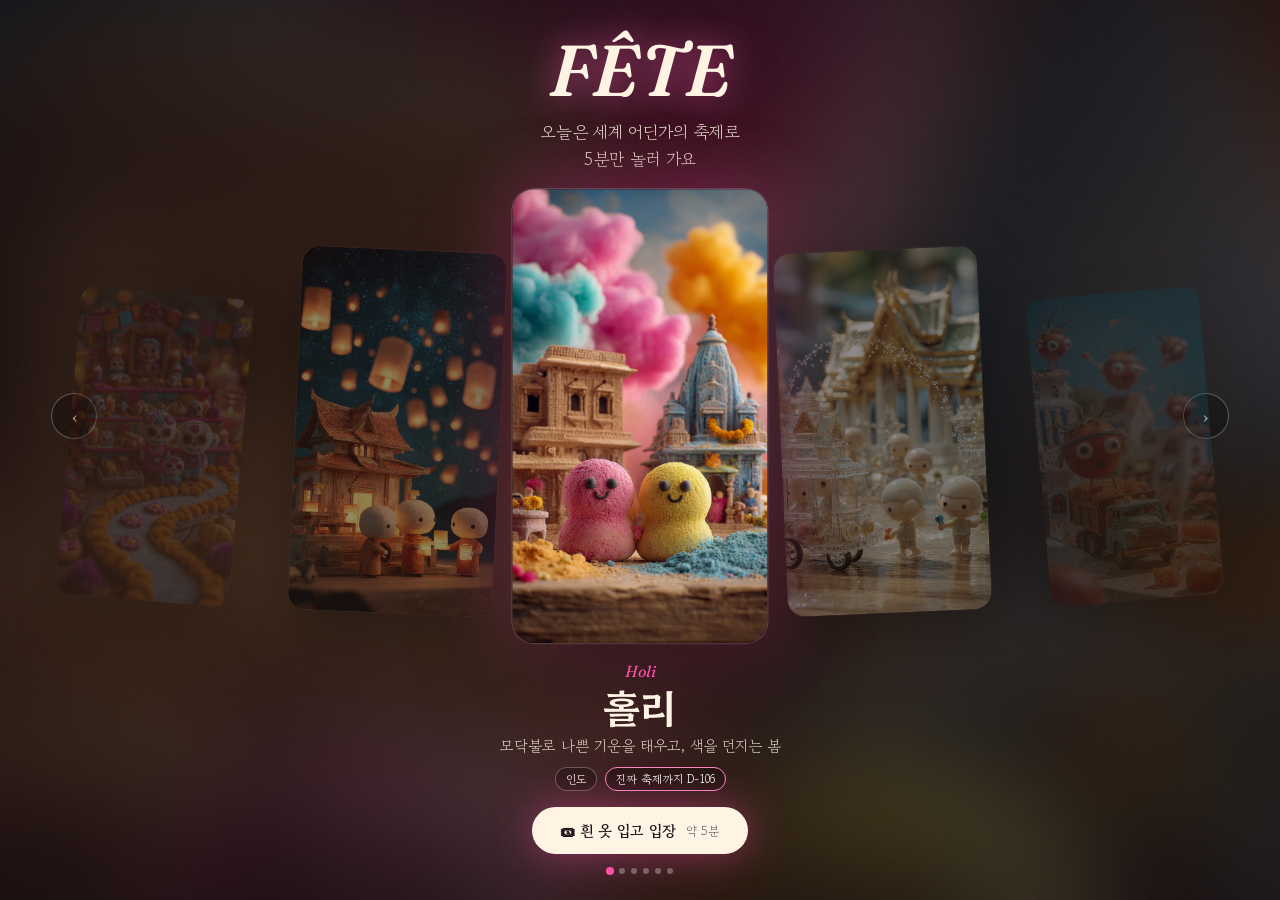
==== commit 1d5a0728: "Block long-press image menu on all gestures; move write tools to side column, done button below text" ====
--- a/index.html
+++ b/index.html
@@ -56,6 +56,8 @@
   .arrow{display:flex}
   #info{min-height:200px}#info h2{font-size:40px}#info .sub{font-size:15px}
 }
+
+img{-webkit-touch-callout:none;-webkit-user-drag:none;user-select:none}#stage,#stage *{-webkit-user-select:none;user-select:none;-webkit-tap-highlight-color:transparent}
 </style>
 </head>
 <body>
@@ -96,6 +98,7 @@
   $('#go').href='visit.html?f='+id;$('#go').innerHTML='🎟 '+(S.enter||'축제 입장')+' <small>약 5분</small>'}
 function go(){location.href='visit.html?f='+order[idx]}
 $('#go').onclick=e=>{e.preventDefault();go()};
+stage.addEventListener('contextmenu',e=>e.preventDefault());
 $('#prev').onclick=()=>show(idx-1);$('#nextB').onclick=()=>show(idx+1);
 addEventListener('keydown',e=>{if(e.key==='ArrowLeft')show(idx-1);if(e.key==='ArrowRight')show(idx+1);if(e.key==='Enter')go()});
 /* 끌어서 넘기기 */
